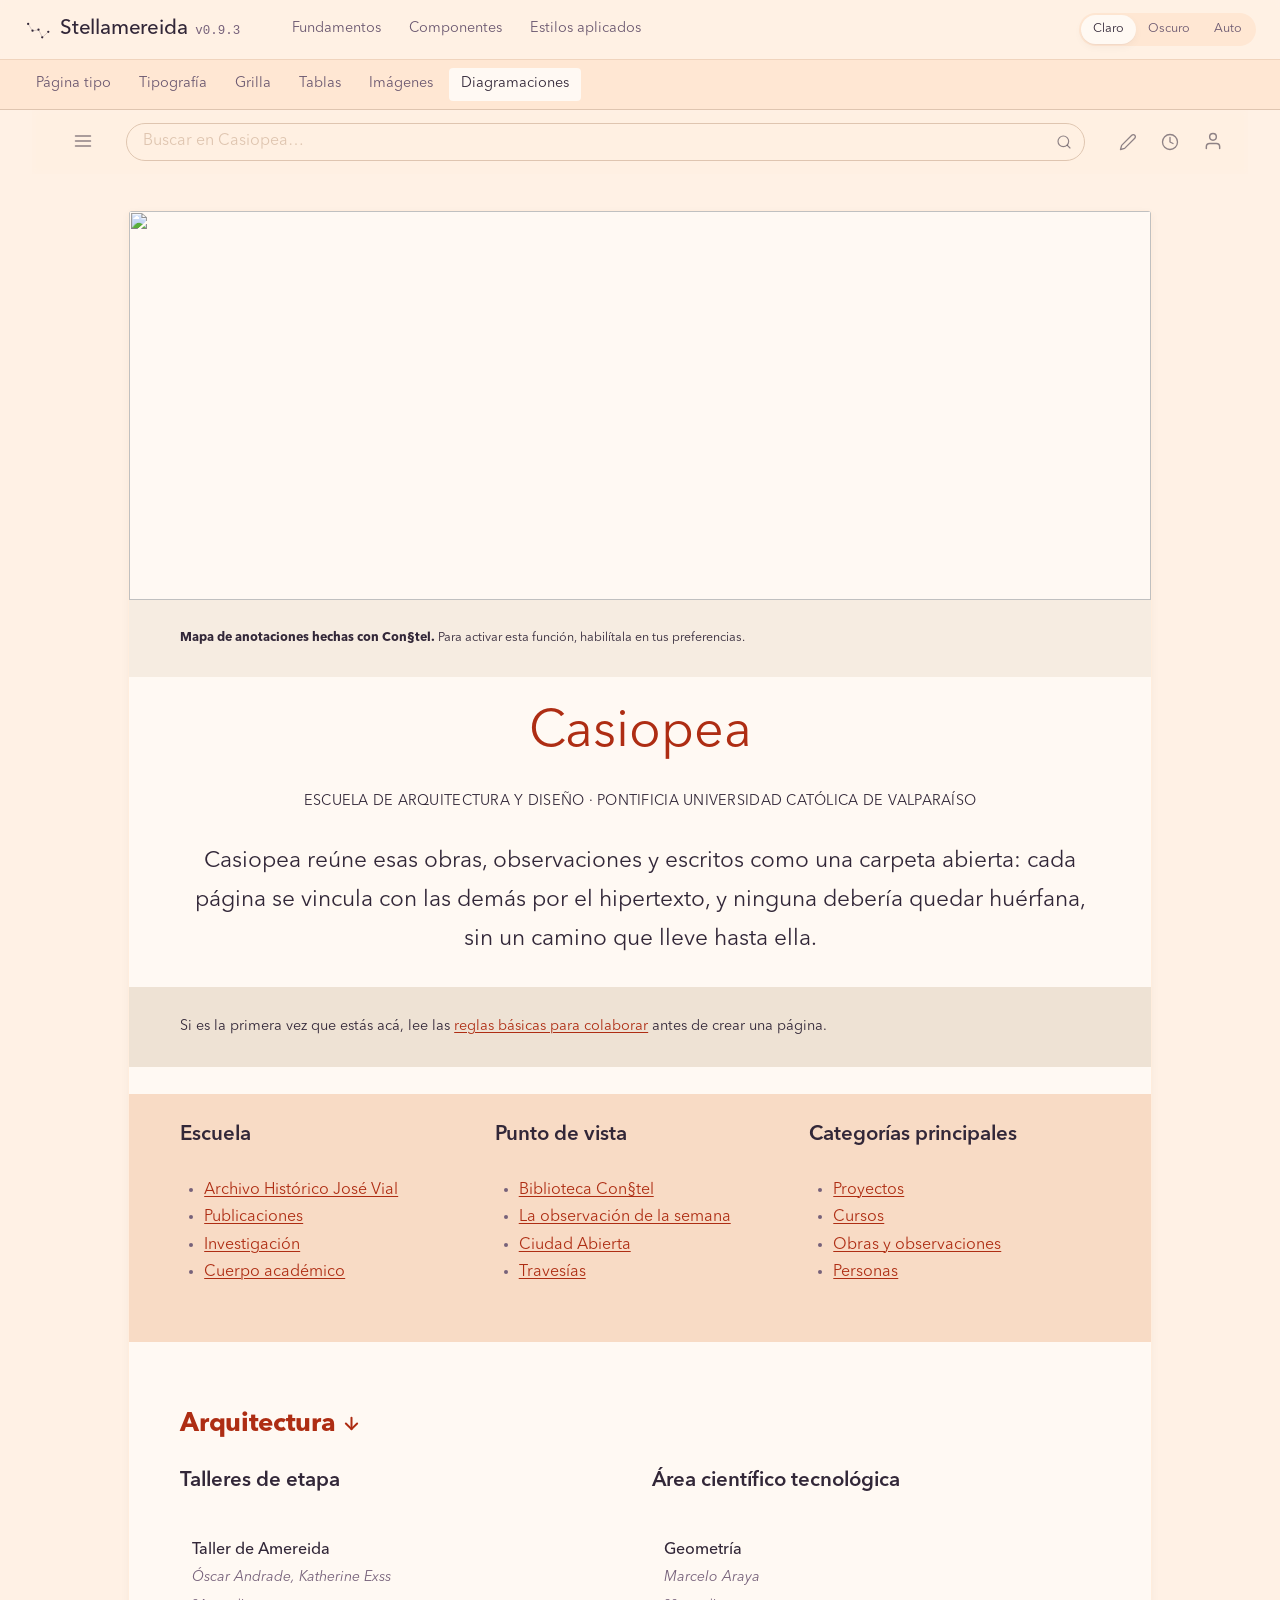
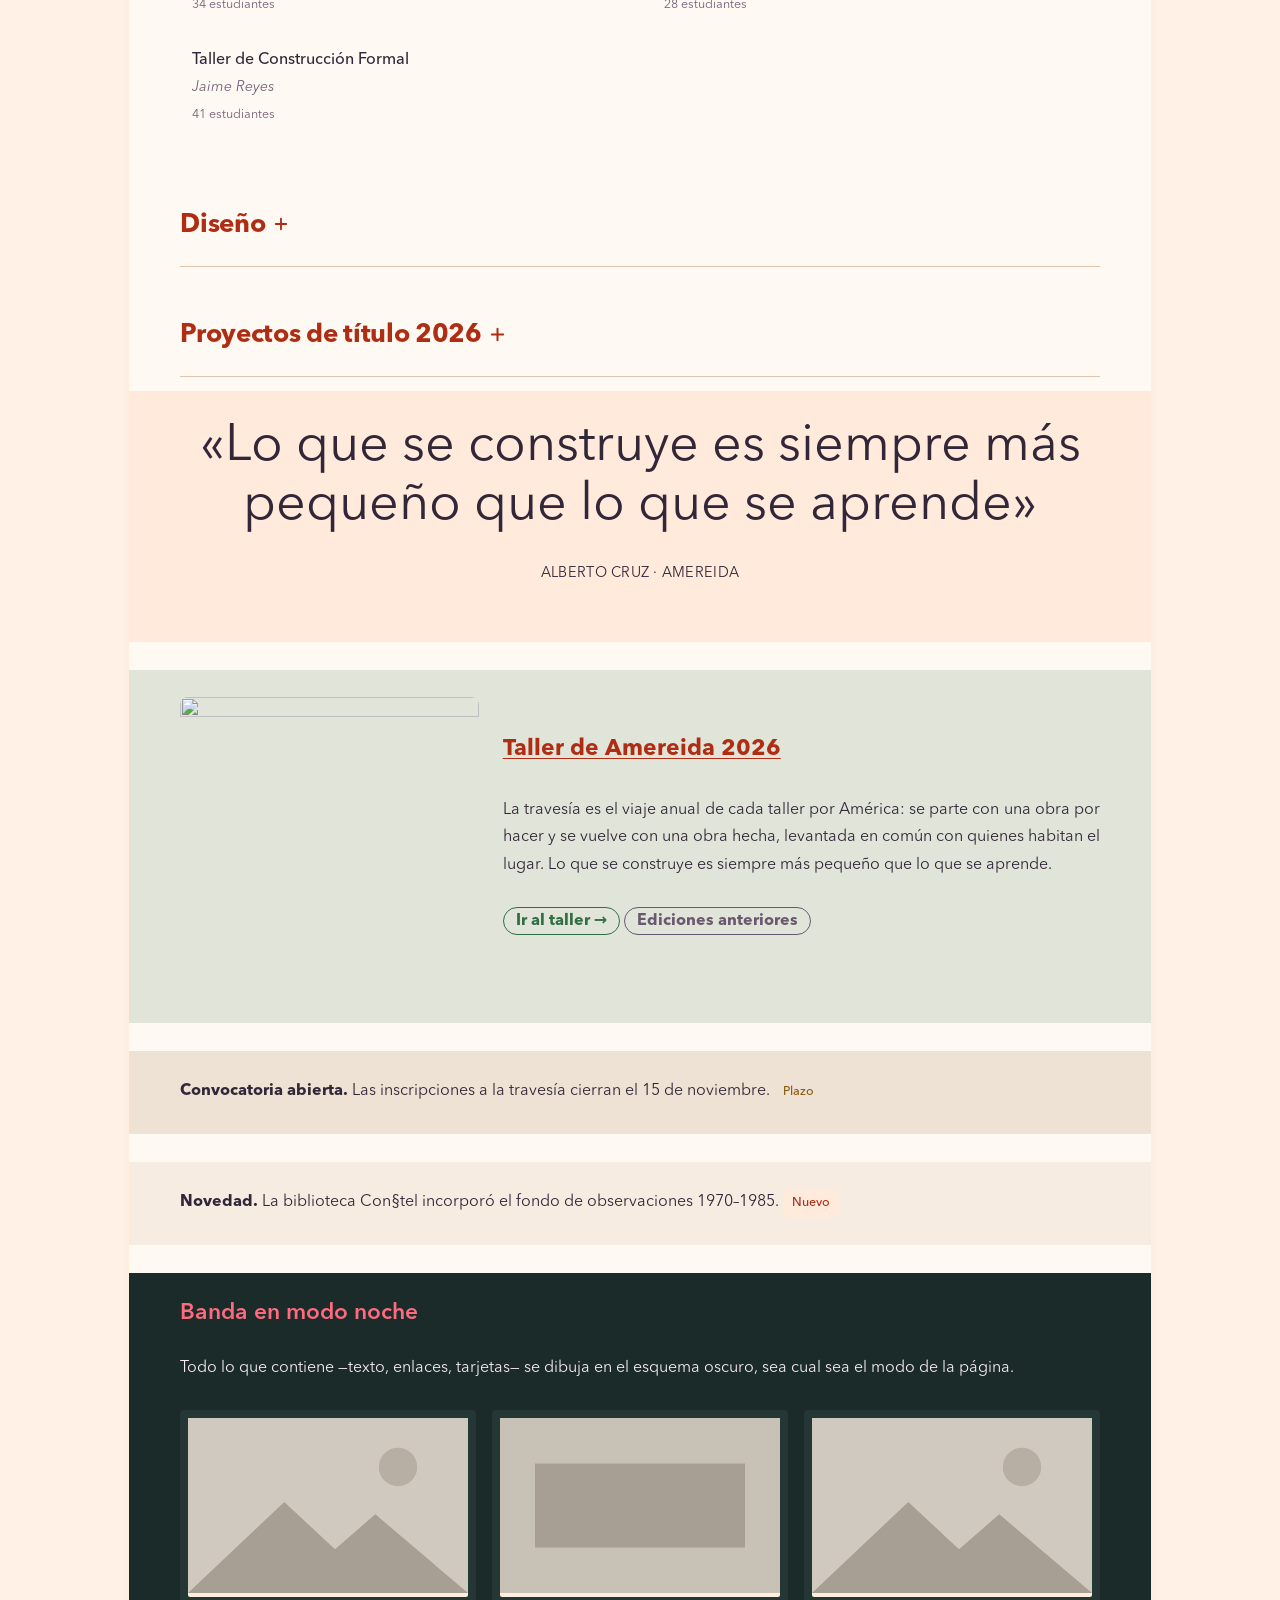
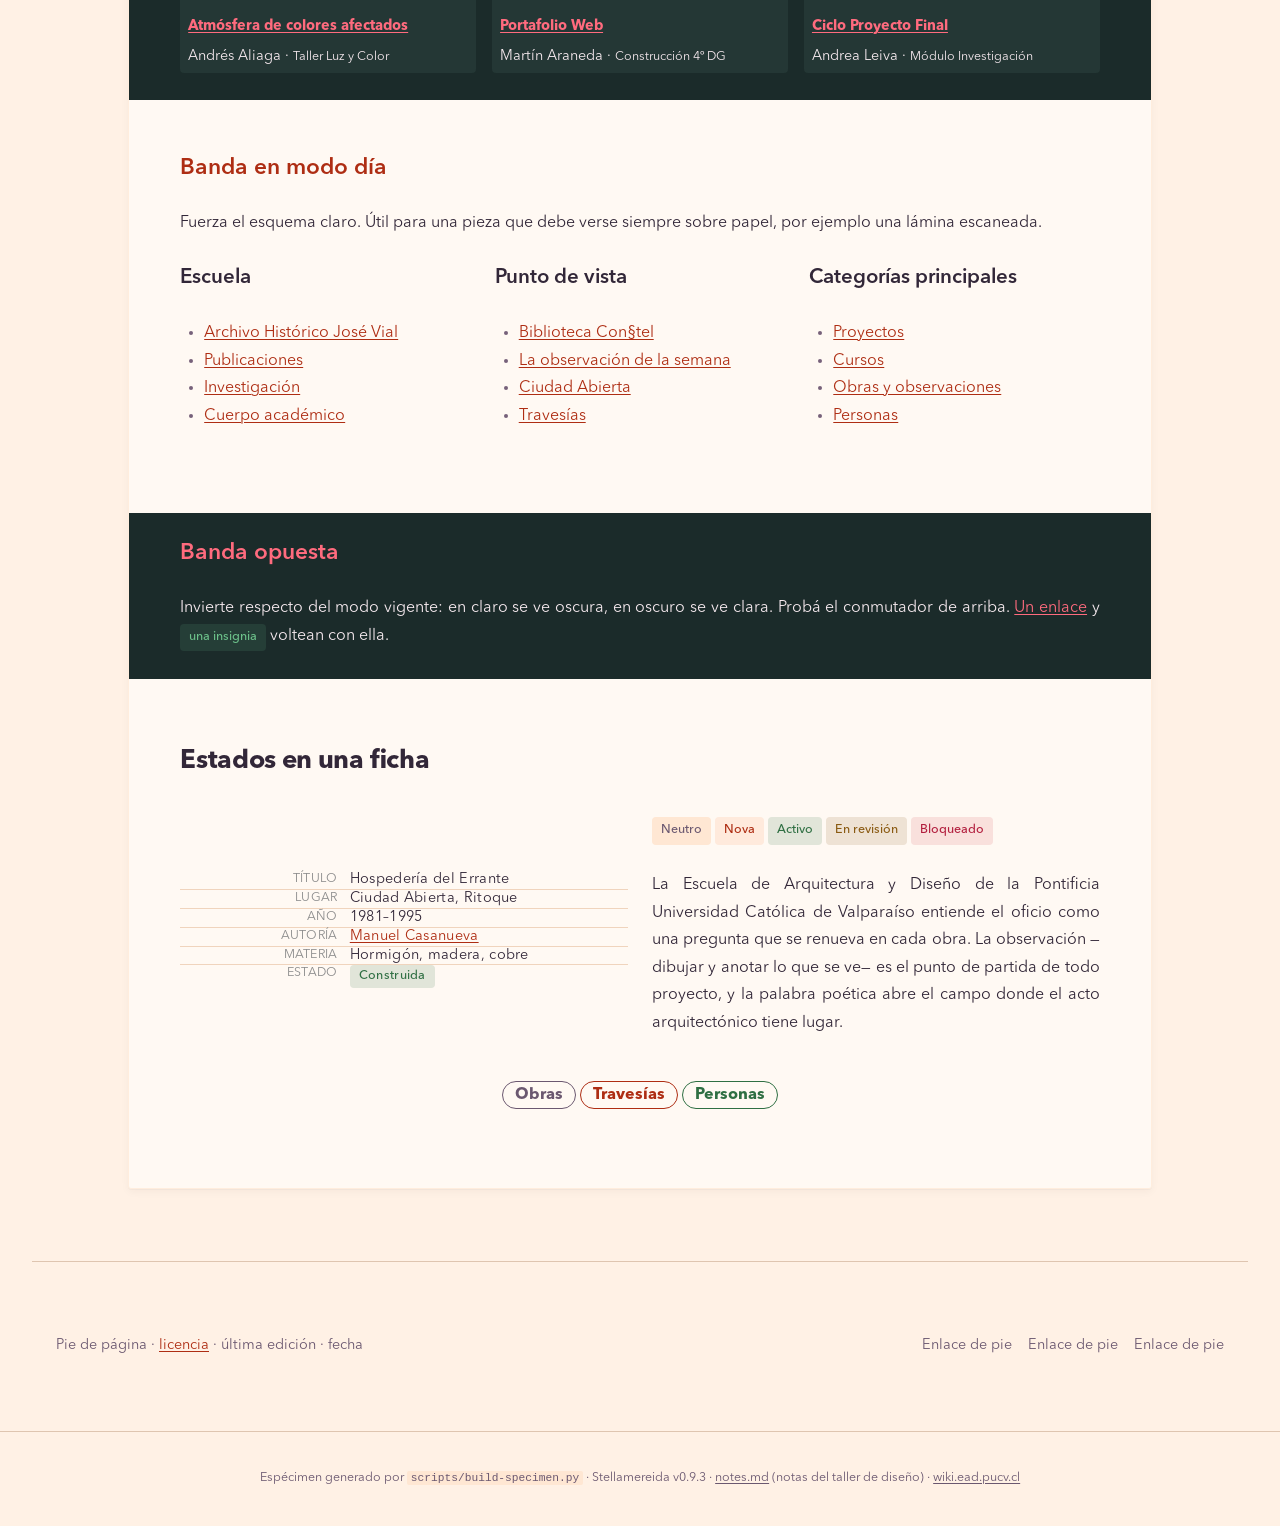
==== docs/specimen/aplicados-diagramaciones.html @ 6ec0a632 "Stellamereida: activar Avenida y ajustar la paleta Consolidar el renombrado y la identidad de Amerei" ====
<!DOCTYPE html>
<html lang="es" data-sn-theme="light">
<head>
<meta charset="utf-8">
<meta name="viewport" content="width=device-width, initial-scale=1">
<title>Diagramaciones aplicadas — Stellamereida v0.9.3</title>
<link rel="icon" href="assets/icons/casiopea-icon.svg" type="image/svg+xml">
<link rel="stylesheet" href="assets/fonts.css">
<link rel="stylesheet" href="assets/tokens.css">
<link rel="stylesheet" href="assets/stellamereida.css">
<link rel="stylesheet" href="assets/specimen.css">
<!-- ── overrides ────────────────────────────────────────────────────────────
     El taller de diseño pega aquí redefiniciones de variables de diseño para proponer
     cambios. Sobreescriben tokens.css sin tocar el archivo fuente. Ejemplo:
       :root { --sn-nova: #c33; --sn-fs-display: 2.4rem; }
     ─────────────────────────────────────────────────────────────────── -->
<style id="overrides">
/* :root { --sn-nova: #cc3344; } */
</style>
</head>
<body class="spec">
<svg xmlns="http://www.w3.org/2000/svg" class="sn-iconsprite" aria-hidden="true" focusable="false" style="position:absolute;width:0;height:0;overflow:hidden" width="0" height="0">
	<symbol id="sn-i-menu" viewBox="0 0 24 24"><line x1="3" y1="6" x2="21" y2="6"/><line x1="3" y1="12" x2="21" y2="12"/><line x1="3" y1="18" x2="21" y2="18"/></symbol>
	<symbol id="sn-i-search" viewBox="0 0 24 24"><circle cx="11" cy="11" r="8"/><line x1="21" y1="21" x2="16.65" y2="16.65"/></symbol>
	<symbol id="sn-i-user" viewBox="0 0 24 24"><path d="M20 21v-2a4 4 0 0 0-4-4H8a4 4 0 0 0-4 4v2"/><circle cx="12" cy="7" r="4"/></symbol>
	<symbol id="sn-i-clock" viewBox="0 0 24 24"><circle cx="12" cy="12" r="10"/><polyline points="12 6 12 12 16 14"/></symbol>
	<symbol id="sn-i-corner-up-left" viewBox="0 0 24 24"><polyline points="9 14 4 9 9 4"/><path d="M20 20v-7a4 4 0 0 0-4-4H4"/></symbol>
	<symbol id="sn-i-x" viewBox="0 0 24 24"><line x1="18" y1="6" x2="6" y2="18"/><line x1="6" y1="6" x2="18" y2="18"/></symbol>
	<symbol id="sn-i-list" viewBox="0 0 24 24"><line x1="8" y1="6" x2="21" y2="6"/><line x1="8" y1="12" x2="21" y2="12"/><line x1="8" y1="18" x2="21" y2="18"/><line x1="3" y1="6" x2="3.01" y2="6"/><line x1="3" y1="12" x2="3.01" y2="12"/><line x1="3" y1="18" x2="3.01" y2="18"/></symbol>
	<symbol id="sn-i-chevron-down" viewBox="0 0 24 24"><polyline points="6 9 12 15 18 9"/></symbol>
	<symbol id="sn-i-chevron-up" viewBox="0 0 24 24"><polyline points="18 15 12 9 6 15"/></symbol>
	<symbol id="sn-i-plus" viewBox="0 0 24 24"><line x1="12" y1="5" x2="12" y2="19"/><line x1="5" y1="12" x2="19" y2="12"/></symbol>
	<symbol id="sn-i-file" viewBox="0 0 24 24"><path d="M14 2H6a2 2 0 0 0-2 2v16a2 2 0 0 0 2 2h12a2 2 0 0 0 2-2V8z"/><polyline points="14 2 14 8 20 8"/><line x1="16" y1="13" x2="8" y2="13"/><line x1="16" y1="17" x2="8" y2="17"/></symbol>
	<symbol id="sn-i-edit" viewBox="0 0 24 24"><path d="M17 3a2.828 2.828 0 1 1 4 4L7.5 20.5 2 22l1.5-5.5L17 3z"/></symbol>
	<symbol id="sn-i-file-plus" viewBox="0 0 24 24"><path d="M14 2H6a2 2 0 0 0-2 2v16a2 2 0 0 0 2 2h12a2 2 0 0 0 2-2V8z"/><polyline points="14 2 14 8 20 8"/><line x1="12" y1="18" x2="12" y2="12"/><line x1="9" y1="15" x2="15" y2="15"/></symbol>
	<symbol id="sn-i-tool" viewBox="0 0 24 24"><path d="M14.7 6.3a1 1 0 0 0 0 1.4l1.6 1.6a1 1 0 0 0 1.4 0l3.77-3.77a6 6 0 0 1-7.94 7.94l-6.91 6.91a2.12 2.12 0 0 1-3-3l6.91-6.91a6 6 0 0 1 7.94-7.94l-3.76 3.76z"/></symbol>
	<symbol id="sn-i-sun" viewBox="0 0 24 24"><circle cx="12" cy="12" r="5"/><line x1="12" y1="1" x2="12" y2="3"/><line x1="12" y1="21" x2="12" y2="23"/><line x1="4.22" y1="4.22" x2="5.64" y2="5.64"/><line x1="18.36" y1="18.36" x2="19.78" y2="19.78"/><line x1="1" y1="12" x2="3" y2="12"/><line x1="21" y1="12" x2="23" y2="12"/><line x1="4.22" y1="19.78" x2="5.64" y2="18.36"/><line x1="18.36" y1="5.64" x2="19.78" y2="4.22"/></symbol>
	<symbol id="sn-i-moon" viewBox="0 0 24 24"><path d="M21 12.79A9 9 0 1 1 11.21 3 7 7 0 0 0 21 12.79z"/></symbol>
	<symbol id="sn-i-external-link" viewBox="0 0 24 24"><path d="M18 13v6a2 2 0 0 1-2 2H5a2 2 0 0 1-2-2V8a2 2 0 0 1 2-2h6"/><polyline points="15 3 21 3 21 9"/><line x1="10" y1="14" x2="21" y2="3"/></symbol>
	<symbol id="sn-i-arrow-right" viewBox="0 0 24 24"><line x1="5" y1="12" x2="19" y2="12"/><polyline points="12 5 19 12 12 19"/></symbol>
	<symbol id="sn-i-arrow-up" viewBox="0 0 24 24"><line x1="12" y1="19" x2="12" y2="5"/><polyline points="5 12 12 5 19 12"/></symbol>
	<symbol id="sn-i-rss" viewBox="0 0 24 24"><path d="M4 11a9 9 0 0 1 9 9"/><path d="M4 4a16 16 0 0 1 16 16"/><circle cx="5" cy="19" r="1"/></symbol>
	<symbol id="sn-i-git-merge" viewBox="0 0 24 24"><circle cx="18" cy="18" r="3"/><circle cx="6" cy="6" r="3"/><path d="M6 21V9a9 9 0 0 0 9 9"/></symbol>
	<symbol id="sn-i-upload" viewBox="0 0 24 24"><path d="M21 15v4a2 2 0 0 1-2 2H5a2 2 0 0 1-2-2v-4"/><polyline points="17 8 12 3 7 8"/><line x1="12" y1="3" x2="12" y2="15"/></symbol>
	<symbol id="sn-i-printer" viewBox="0 0 24 24"><polyline points="6 9 6 2 18 2 18 9"/><path d="M6 18H4a2 2 0 0 1-2-2v-5a2 2 0 0 1 2-2h16a2 2 0 0 1 2 2v5a2 2 0 0 1-2 2h-2"/><rect x="6" y="14" width="12" height="8"/></symbol>
	<symbol id="sn-i-link" viewBox="0 0 24 24"><path d="M10 13a5 5 0 0 0 7.54.54l3-3a5 5 0 0 0-7.07-7.07l-1.72 1.71"/><path d="M14 11a5 5 0 0 0-7.54-.54l-3 3a5 5 0 0 0 7.07 7.07l1.71-1.71"/></symbol>
	<symbol id="sn-i-info" viewBox="0 0 24 24"><circle cx="12" cy="12" r="10"/><line x1="12" y1="16" x2="12" y2="12"/><line x1="12" y1="8" x2="12.01" y2="8"/></symbol>
	<symbol id="sn-i-user-plus" viewBox="0 0 24 24"><path d="M16 21v-2a4 4 0 0 0-4-4H5a4 4 0 0 0-4 4v2"/><circle cx="8.5" cy="7" r="4"/><line x1="20" y1="8" x2="20" y2="14"/><line x1="23" y1="11" x2="17" y2="11"/></symbol>
	<symbol id="sn-i-user-x" viewBox="0 0 24 24"><path d="M16 21v-2a4 4 0 0 0-4-4H5a4 4 0 0 0-4 4v2"/><circle cx="8.5" cy="7" r="4"/><line x1="18" y1="8" x2="23" y2="13"/><line x1="23" y1="8" x2="18" y2="13"/></symbol>
	<symbol id="sn-i-users" viewBox="0 0 24 24"><path d="M17 21v-2a4 4 0 0 0-4-4H5a4 4 0 0 0-4 4v2"/><circle cx="9" cy="7" r="4"/><path d="M23 21v-2a4 4 0 0 0-3-3.87"/><path d="M16 3.13a4 4 0 0 1 0 7.75"/></symbol>
	<symbol id="sn-i-file-text" viewBox="0 0 24 24"><path d="M14 2H6a2 2 0 0 0-2 2v16a2 2 0 0 0 2 2h12a2 2 0 0 0 2-2V8z"/><polyline points="14 2 14 8 20 8"/><line x1="16" y1="13" x2="8" y2="13"/><line x1="16" y1="17" x2="8" y2="17"/><polyline points="10 9 9 9 8 9"/></symbol>
	<symbol id="sn-i-book-open" viewBox="0 0 24 24"><path d="M2 3h6a4 4 0 0 1 4 4v14a3 3 0 0 0-3-3H2z"/><path d="M22 3h-6a4 4 0 0 0-4 4v14a3 3 0 0 1 3-3h7z"/></symbol>
</svg>
<header class="spec-top">
  <a class="spec-brand" href="index.html" aria-label="Stellamereida — Inicio">
    <svg class="spec-brand-icon" width="28" height="28" xmlns="http://www.w3.org/2000/svg" viewBox="0 0 148 148" fill="currentColor" aria-hidden="true" focusable="false">
	<style>
		.sn-i-line { stroke: currentColor; fill: none; stroke-width: 2.4; stroke-linecap: round; stroke-linejoin: round; opacity: .45; }
		.sn-i-star { fill: currentColor; }
	</style>
	<g transform="matrix(0.892, 0, 0, 0.892, 7.41, 23.33)">
		<g transform="matrix(1.1172, 0, 0, 1.1172, -8.92, -3.72)">
			<path class="sn-i-line" d="M 22.676 21.837 L 45.501 59.142 L 77.973 52.747 C 77.973 52.747 98.206 93.357 97.975 93.357 C 97.744 93.357 130.013 63.639 130.013 63.639"/>
			<circle class="sn-i-star" cx="22.613" cy="21.911" r="6"/>
			<circle class="sn-i-star" cx="45.826" cy="57.671" r="6"/>
			<circle class="sn-i-star" cx="77.438" cy="52.751" r="6"/>
			<circle class="sn-i-star" cx="97.134" cy="92.888" r="6"/>
			<circle class="sn-i-star" cx="129.396" cy="63.714" r="6"/>
		</g>
	</g>
</svg>
    <span class="spec-brand-name">Stellamereida</span>
    <span class="spec-brand-ver">v0.9.3</span>
  </a>
  <nav class="spec-nav" aria-label="Secciones del espécimen"><a href="index.html">Fundamentos</a><a href="components.html">Componentes</a><a href="aplicados.html">Estilos aplicados</a></nav>
  <div class="spec-controls">
    <fieldset class="spec-seg" aria-label="Tema">
      <legend class="vh">Tema</legend>
      <button type="button" data-theme="light" aria-pressed="true">Claro</button>
      <button type="button" data-theme="dark">Oscuro</button>
      <button type="button" data-theme="auto">Auto</button>
    </fieldset>
  </div>
</header>
<nav class="spec-subnav" aria-label="Estilos aplicados"><a href="aplicados.html">Página tipo</a><a href="aplicados-tipografia.html">Tipografía</a><a href="aplicados-grilla.html">Grilla</a><a href="aplicados-tablas.html">Tablas</a><a href="aplicados-imagenes.html">Imágenes</a><a href="aplicados-diagramaciones.html" aria-current="page">Diagramaciones</a></nav>
<main class="spec-main">

<div class="sn-app demo-app">
  <header class="sn-header" role="banner">
    <div class="sn-header-bar">
      <div class="sn-brandnav">
        <a class="sn-isotype" href="#" aria-label="Casiopea — Inicio">
          <img src="assets/icons/casiopea.svg" alt="" class="sn-isotype-img">
        </a>
        <div class="sn-md sn-sitenav">
          <button type="button" class="sn-md-trigger sn-md-icononly"
                  aria-expanded="false" aria-haspopup="true" aria-label="Navegación">
            <svg class="sn-i" aria-hidden="true" width="20" height="20" viewBox="0 0 24 24"><use href="#sn-i-menu"/></svg>
          </button>
        </div>
      </div>
      <form class="sn-search" role="search" action="#">
        <input type="search" placeholder="Buscar en Casiopea…">
        <button type="submit" class="sn-search-go" aria-label="Buscar">
          <svg class="sn-i" aria-hidden="true" width="16" height="16" viewBox="0 0 24 24"><use href="#sn-i-search"/></svg>
        </button>
      </form>
      <div class="sn-pagecluster">
        <a class="sn-iconbtn" href="#" aria-label="Editar">
          <svg class="sn-i" aria-hidden="true" width="18" height="18" viewBox="0 0 24 24"><use href="#sn-i-edit"/></svg>
        </a>
        <a class="sn-iconbtn" href="#" aria-label="Historial">
          <svg class="sn-i" aria-hidden="true" width="18" height="18" viewBox="0 0 24 24"><use href="#sn-i-clock"/></svg>
        </a>
      </div>
      <div class="sn-usertools">
        <!-- Un solo control: el menú de usuaria. Las preferencias de lectura
             (Tema · Tamaño · Familia) viven DENTRO de este menú tras un
             separador — ya no hay botón de "sliders" aparte (espejo de
             skin.mustache · .sn-usermenu). -->
        <div class="sn-md sn-usermenu">
          <button type="button" class="sn-usermenu-trigger" aria-haspopup="true" aria-expanded="false" aria-label="Usuaria">
            <svg class="sn-i" aria-hidden="true" width="20" height="20" viewBox="0 0 24 24"><use href="#sn-i-user"/></svg>
          </button>
        </div>
      </div>
    </div>
  </header>

  <div class="sn-shell">
    <div class="sn-paper-wrap">
      <article class="sn-paper mw-body">
        <div class="sn-body mw-body-content">
          <div id="mw-content-text"><div class="mw-parser-output">
<div class="full-width" style="aspect-ratio: 21/8; overflow: hidden;"><img src="assets/img/Tycho_Cas_SN1572.jpg" alt="" style="width:100%;height:100%;object-fit:cover;object-position:center 30%"></div>
<div class="fondo-info xs serif pegado"><strong>Mapa de anotaciones hechas con Con§tel.</strong> Para activar esta función, habilítala en tus preferencias.</div>
<div class="jumbo serif center nova fw-90"><p>Casiopea</p></div>
<div class="sm uppercase center"><p>Escuela de Arquitectura y Diseño · Pontificia Universidad Católica de Valparaíso</p></div>
<div class="center"><p class="lg serif">Casiopea reúne esas obras, observaciones y escritos como una carpeta abierta: cada página se vincula con las demás por el hipertexto, y ninguna debería quedar huérfana, sin un camino que lleve hasta ella.</p></div>
<div class="fondo-ambar sm">Si es la primera vez que estás acá, lee las <a href="#">reglas básicas para colaborar</a> antes de crear una página.</div>
<div class="fondo-ahuesado grid cols-3"><div><h4>Escuela</h4><ul><li><a href=#>Archivo Histórico José Vial</a></li><li><a href=#>Publicaciones</a></li><li><a href=#>Investigación</a></li><li><a href=#>Cuerpo académico</a></li></ul></div><div><h4>Punto de vista</h4><ul><li><a href=#>Biblioteca Con§tel</a></li><li><a href=#>La observación de la semana</a></li><li><a href=#>Ciudad Abierta</a></li><li><a href=#>Travesías</a></li></ul></div><div><h4>Categorías principales</h4><ul><li><a href=#>Proyectos</a></li><li><a href=#>Cursos</a></li><li><a href=#>Obras y observaciones</a></li><li><a href=#>Personas</a></li></ul></div></div>
<h2><span class="mw-customtoggle-arq title-toggle">Arquitectura</span></h2>
<div class="mw-collapsible" id="mw-customcollapsible-arq"><div class="grid cols-2">
<div><h4>Talleres de etapa</h4><div class="curso-listado"><h4><a href="#">Taller de Amereida</a></h4><div class="profesores"><a href="#">Óscar Andrade</a>, <a href="#">Katherine Exss</a></div><div class="alumnos">34 estudiantes</div></div><div class="curso-listado"><h4><a href="#">Taller de Construcción Formal</a></h4><div class="profesores"><a href="#">Jaime Reyes</a></div><div class="alumnos">41 estudiantes</div></div></div>
<div><h4>Área científico tecnológica</h4><div class="curso-listado"><h4><a href="#">Geometría</a></h4><div class="profesores"><a href="#">Marcelo Araya</a></div><div class="alumnos">28 estudiantes</div></div></div>
</div></div>
<h2><span class="mw-customtoggle-dis title-toggle">Diseño</span></h2>
<div class="mw-collapsible mw-collapsed" id="mw-customcollapsible-dis" style="display:none"><p>Sección plegada: el título lleva el signo más y un filete; al abrirse, el filete desaparece y el cuerpo se pega al título.</p></div>
<h2><span class="mw-customtoggle-tit title-toggle">Proyectos de título 2026</span></h2>
<div class="mw-collapsible mw-collapsed" id="mw-customcollapsible-tit" style="display:none"><p>…</p></div>
<div class="fondo-coral"><div class="center"><div class="jumbo serif"><p>«Lo que se construye es siempre más pequeño que lo que se aprende»</p></div><p class="sm uppercase">Alberto Cruz · Amereida</p></div></div>
<div class="fondo-verde grid cols1-2 align-center">
<div><img src="assets/img/Tycho_Cas_SN1572.jpg" width="1015" height="1280" alt="" style="width:100%;height:auto;border-radius:var(--sn-radius-l);aspect-ratio:1;object-fit:cover"></div>
<div><div class="lg bold"><p><a href="#">Taller de Amereida 2026</a></p></div><p>La travesía es el viaje anual de cada taller por América: se parte con una obra por hacer y se vuelve con una obra hecha, levantada en común con quienes habitan el lugar. Lo que se construye es siempre más pequeño que lo que se aprende.</p><p><span class="wiki-btn green"><a href="#">Ir al taller →</a></span> <span class="wiki-btn"><a href="#">Ediciones anteriores</a></span></p></div>
</div>
<div class="fondo-ambar"><p><strong>Convocatoria abierta.</strong> Las inscripciones a la travesía cierran el 15 de noviembre. <span class="sn-badge sn-badge-warn">Plazo</span></p></div>
<div class="fondo-info"><p><strong>Novedad.</strong> La biblioteca Con§tel incorporó el fondo de observaciones 1970–1985. <span class="sn-badge sn-badge-nova">Nuevo</span></p></div>
<div class="fondo-noche"><h3>Banda en modo noche</h3><p>Todo lo que contiene —texto, enlaces, tarjetas— se dibuja en el esquema oscuro, sea cual sea el modo de la página.</p><div class="grid cols-auto gap-m"><div class="portafolio"><div class="thumb"><div class="photo"><span class="mw-default-size img-responsive" typeof="mw:File"><span><img class="mw-file-element" width="240" height="150" alt="" src="data:image/svg+xml,%3Csvg%20xmlns='http://www.w3.org/2000/svg'%20width='320'%20height='200'%3E%3Crect%20width='320'%20height='200'%20fill='%23cfc9c0'/%3E%3Ccircle%20cx='240'%20cy='56'%20r='22'%20fill='%23b7afa3'/%3E%3Cpath%20d='M0%20200%20110%2096%20168%20150%20214%20110%20320%20200Z'%20fill='%23a79f93'/%3E%3C/svg%3E"></span></span></div></div><div class="text"><span class="title"><a href="#">Atmósfera de colores afectados</a></span>Andrés Aliaga · <span class="xs">Taller Luz y Color</span></div></div><div class="portafolio"><div class="thumb"><div class="photo"><span class="mw-default-size img-responsive" typeof="mw:File"><span><img class="mw-file-element" width="240" height="150" alt="" src="data:image/svg+xml,%3Csvg%20xmlns='http://www.w3.org/2000/svg'%20width='320'%20height='200'%3E%3Crect%20width='320'%20height='200'%20fill='%23c7c1b6'/%3E%3Crect%20x='40'%20y='52'%20width='240'%20height='96'%20fill='%23a79f93'/%3E%3C/svg%3E"></span></span></div></div><div class="text"><span class="title"><a href="#">Portafolio Web</a></span>Martín Araneda · <span class="xs">Construcción 4º DG</span></div></div><div class="portafolio"><div class="thumb"><div class="photo"><span class="mw-default-size img-responsive" typeof="mw:File"><span><img class="mw-file-element" width="240" height="150" alt="" src="data:image/svg+xml,%3Csvg%20xmlns='http://www.w3.org/2000/svg'%20width='320'%20height='200'%3E%3Crect%20width='320'%20height='200'%20fill='%23cfc9c0'/%3E%3Ccircle%20cx='240'%20cy='56'%20r='22'%20fill='%23b7afa3'/%3E%3Cpath%20d='M0%20200%20110%2096%20168%20150%20214%20110%20320%20200Z'%20fill='%23a79f93'/%3E%3C/svg%3E"></span></span></div></div><div class="text"><span class="title"><a href="#">Ciclo Proyecto Final</a></span>Andrea Leiva · <span class="xs">Módulo Investigación</span></div></div></div></div>
<div class="fondo-dia"><h3>Banda en modo día</h3><p>Fuerza el esquema claro. Útil para una pieza que debe verse siempre sobre papel, por ejemplo una lámina escaneada.</p><div class="grid cols-3"><div><h4>Escuela</h4><ul><li><a href=#>Archivo Histórico José Vial</a></li><li><a href=#>Publicaciones</a></li><li><a href=#>Investigación</a></li><li><a href=#>Cuerpo académico</a></li></ul></div><div><h4>Punto de vista</h4><ul><li><a href=#>Biblioteca Con§tel</a></li><li><a href=#>La observación de la semana</a></li><li><a href=#>Ciudad Abierta</a></li><li><a href=#>Travesías</a></li></ul></div><div><h4>Categorías principales</h4><ul><li><a href=#>Proyectos</a></li><li><a href=#>Cursos</a></li><li><a href=#>Obras y observaciones</a></li><li><a href=#>Personas</a></li></ul></div></div></div>
<div class="fondo-opuesto"><h3>Banda opuesta</h3><p>Invierte respecto del modo vigente: en claro se ve oscura, en oscuro se ve clara. Probá el conmutador de arriba. <a href="#">Un enlace</a> y <span class="sn-badge sn-badge-ok">una insignia</span> voltean con ella.</p></div>
<h2>Estados en una ficha</h2>
<div class="grid cols-2 align-top"><div><table class="wikitable plantilla">
<tr><th>Título</th><td>Hospedería del Errante</td></tr>
<tr><th>Lugar</th><td>Ciudad Abierta, Ritoque</td></tr>
<tr><th>Año</th><td>1981–1995</td></tr>
<tr><th>Autoría</th><td><a href="#">Manuel Casanueva</a></td></tr>
<tr><th>Materia</th><td>Hormigón, madera, cobre</td></tr>
<tr><th>Estado</th><td><span class="sn-badge sn-badge-ok">Construida</span></td></tr>
</table></div><div><p><span class="sn-badge">Neutro</span> <span class="sn-badge sn-badge-nova">Nova</span> <span class="sn-badge sn-badge-ok">Activo</span> <span class="sn-badge sn-badge-warn">En revisión</span> <span class="sn-badge sn-badge-danger">Bloqueado</span></p><p>La Escuela de Arquitectura y Diseño de la Pontificia Universidad Católica de Valparaíso entiende el oficio como una pregunta que se renueva en cada obra. La observación —dibujar y anotar lo que se ve— es el punto de partida de todo proyecto, y la palabra poética abre el campo donde el acto arquitectónico tiene lugar.</p></div></div>
<div class="center"><p><span class="wiki-btn"><a href="#">Obras</a></span> <span class="wiki-btn red"><a href="#">Travesías</a></span> <span class="wiki-btn green"><a href="#">Personas</a></span></p></div>
          </div></div>
        </div>
      </article>
    </div>
  </div>

  <footer class="sn-footer" role="contentinfo">
    <div class="sn-footer-inner">
      <div class="sn-footer-col sn-footer-legal">
        <p>Pie de página · <a href="#">licencia</a> · última edición · fecha</p>
      </div>
      <nav class="sn-footer-col sn-footer-tools" aria-label="Herramientas">
        <ul>
          <li><a href="#">Enlace de pie</a></li>
          <li><a href="#">Enlace de pie</a></li>
          <li><a href="#">Enlace de pie</a></li>
        </ul>
      </nav>
    </div>
  </footer>
</div>

</main>
<footer class="spec-foot">
  <p>
    Espécimen generado por <code>scripts/build-specimen.py</code> ·
    Stellamereida v0.9.3 ·
    <a href="notes.md">notes.md</a> (notas del taller de diseño) ·
    <a href="https://wiki.ead.pucv.cl">wiki.ead.pucv.cl</a>
  </p>
</footer>
<script>
  // Mínimo: aplica preferencias en <html> y persiste en localStorage. El skin
  // real las resuelve server-side (registrados) o pre-paint (anónimos); aquí
  // basta el toggle visual para que el diseñador compare temas.
  (function () {
    var html = document.documentElement;
    var apply = function (kind, value) {
      html.setAttribute('data-sn-' + kind, value);
      localStorage.setItem('sn-spec-' + kind, value);
      document.querySelectorAll('[data-' + kind + ']').forEach(function (b) {
        b.setAttribute('aria-pressed', b.dataset[kind] === value ? 'true' : 'false');
      });
    };
    ['theme'].forEach(function (k) {
      var saved = localStorage.getItem('sn-spec-' + k);
      if (saved) apply(k, saved);
      document.querySelectorAll('[data-' + k + ']').forEach(function (b) {
        b.addEventListener('click', function () { apply(k, b.dataset[k]); });
      });
    });
  })();
</script>
</body>
</html>
---- docs/specimen/assets/fonts.css ----
/* Avenida autoalojada: seis pesos, redonda e itálica, normal y condensada. */
@font-face {
  font-family: 'Avenida';
  src: url('fonts/Avenida/fonts/Avenida-Bold.woff2') format('woff2');
  font-weight: 700;
  font-style: normal;
  font-display: swap;
}

@font-face {
  font-family: 'Avenida';
  src: url('fonts/Avenida/fonts/Avenida-BoldItalic.woff2') format('woff2');
  font-weight: 700;
  font-style: italic;
  font-display: swap;
}

@font-face {
  font-family: 'Avenida';
  src: url('fonts/Avenida/fonts/Avenida-Demi.woff2') format('woff2');
  font-weight: 600;
  font-style: normal;
  font-display: swap;
}

@font-face {
  font-family: 'Avenida';
  src: url('fonts/Avenida/fonts/Avenida-DemiItalic.woff2') format('woff2');
  font-weight: 600;
  font-style: italic;
  font-display: swap;
}

@font-face {
  font-family: 'Avenida';
  src: url('fonts/Avenida/fonts/Avenida-Heavy.woff2') format('woff2');
  font-weight: 900;
  font-style: normal;
  font-display: swap;
}

@font-face {
  font-family: 'Avenida';
  src: url('fonts/Avenida/fonts/Avenida-HeavyItalic.woff2') format('woff2');
  font-weight: 900;
  font-style: italic;
  font-display: swap;
}

@font-face {
  font-family: 'Avenida';
  src: url('fonts/Avenida/fonts/Avenida-Italic.woff2') format('woff2');
  font-weight: 400;
  font-style: italic;
  font-display: swap;
}

@font-face {
  font-family: 'Avenida';
  src: url('fonts/Avenida/fonts/Avenida-Medium.woff2') format('woff2');
  font-weight: 500;
  font-style: normal;
  font-display: swap;
}

@font-face {
  font-family: 'Avenida';
  src: url('fonts/Avenida/fonts/Avenida-MediumItalic.woff2') format('woff2');
  font-weight: 500;
  font-style: italic;
  font-display: swap;
}

@font-face {
  font-family: 'Avenida';
  src: url('fonts/Avenida/fonts/Avenida-Regular.woff2') format('woff2');
  font-weight: 400;
  font-style: normal;
  font-display: swap;
}

@font-face {
  font-family: 'Avenida';
  src: url('fonts/Avenida/fonts/Avenida-UltraLight.woff2') format('woff2');
  font-weight: 275;
  font-style: normal;
  font-display: swap;
}

@font-face {
  font-family: 'Avenida';
  src: url('fonts/Avenida/fonts/Avenida-UltraLightItalic.woff2') format('woff2');
  font-weight: 275;
  font-style: italic;
  font-display: swap;
}

@font-face {
  font-family: 'Avenida Condensed';
  src: url('fonts/Avenida/fonts/AvenidaCondensed-Bold.woff2') format('woff2');
  font-weight: 700;
  font-style: normal;
  font-display: swap;
}

@font-face {
  font-family: 'Avenida Condensed';
  src: url('fonts/Avenida/fonts/AvenidaCondensed-BoldItalic.woff2') format('woff2');
  font-weight: 700;
  font-style: italic;
  font-display: swap;
}

@font-face {
  font-family: 'Avenida Condensed';
  src: url('fonts/Avenida/fonts/AvenidaCondensed-Regular.woff2') format('woff2');
  font-weight: 400;
  font-style: normal;
  font-display: swap;
}

@font-face {
  font-family: 'Avenida Condensed';
  src: url('fonts/Avenida/fonts/AvenidaCondensed-Italic.woff2') format('woff2');
  font-weight: 400;
  font-style: italic;
  font-display: swap;
}

@font-face {
  font-family: 'Avenida Condensed';
  src: url('fonts/Avenida/fonts/AvenidaCondensed-Demi.woff2') format('woff2');
  font-weight: 600;
  font-style: normal;
  font-display: swap;
}

@font-face {
  font-family: 'Avenida Condensed';
  src: url('fonts/Avenida/fonts/AvenidaCondensed-DemiItalic.woff2') format('woff2');
  font-weight: 600;
  font-style: italic;
  font-display: swap;
}

@font-face {
  font-family: 'Avenida Condensed';
  src: url('fonts/Avenida/fonts/AvenidaCondensed-Heavy.woff2') format('woff2');
  font-weight: 900;
  font-style: normal;
  font-display: swap;
}

@font-face {
  font-family: 'Avenida Condensed';
  src: url('fonts/Avenida/fonts/AvenidaCondensed-HeavyItalic.woff2') format('woff2');
  font-weight: 900;
  font-style: italic;
  font-display: swap;
}

@font-face {
  font-family: 'Avenida Condensed';
  src: url('fonts/Avenida/fonts/AvenidaCondensed-Medium.woff2') format('woff2');
  font-weight: 500;
  font-style: normal;
  font-display: swap;
}

@font-face {
  font-family: 'Avenida Condensed';
  src: url('fonts/Avenida/fonts/AvenidaCondensed-MediumItalic.woff2') format('woff2');
  font-weight: 500;
  font-style: italic;
  font-display: swap;
}

@font-face {
  font-family: 'Avenida Condensed';
  src: url('fonts/Avenida/fonts/AvenidaCondensed-UltraLight.woff2') format('woff2');
  font-weight: 275;
  font-style: normal;
  font-display: swap;
}

@font-face {
  font-family: 'Avenida Condensed';
  src: url('fonts/Avenida/fonts/AvenidaCondensed-UltraLightItalic.woff2') format('woff2');
  font-weight: 275;
  font-style: italic;
  font-display: swap;
}
---- docs/specimen/assets/tokens.css ----
:root {
	/* ═══════════════════════════════════════════════════════════════════
	   CAPA 1 — PRIMITIVAS (REFERENCE)
	   Paleta cromática agnóstica del tema. Nombrada por hue (qué ES el
	   color), no por uso. Stops 50–950 con luminancia creciente.
	   ═══════════════════════════════════════════════════════════════════ */

	/* — Primitiva · papel — naranja luminoso muy diluido (hoja, pliegues y sombra) */
	--sn-papel-50:  #fff9f3;
	--sn-papel-75:  #fff1e5;   /* fondo de página + pie (--sn-field claro) */
	--sn-papel-100: #ffeddd;
	--sn-papel-200: #ffe7d3;
	--sn-papel-300: #ffe1c9;
	--sn-papel-400: #f8dbc5;
	--sn-papel-500: #f0d4bd;
	--sn-papel-600: #dfc5b0;
	--sn-papel-700: #a78f80;
	--sn-papel-800: #927b70;

	/* — Primitiva · tinta — verdes petróleo profundos para las superficies nocturnas */
	--sn-tinta-300: #6c8582;
	--sn-tinta-400: #5c7471;
	--sn-tinta-500: #354b48;
	--sn-tinta-600: #2c4140;
	--sn-tinta-650: #293d3b;
	--sn-tinta-700: #243735;
	--sn-tinta-750: #203230;   /* peldaño intermedio de petróleo */
	--sn-tinta-800: #1b2b2a;
	--sn-tinta-850: #102321;   /* casi-negro para tinta sobre acento (oscuro) */
	--sn-tinta-900: #172624;
	--sn-tinta-950: #12211f;

	/* — Primitiva · morado — tinta diurna, apenas violeta */
	--sn-morado-500: #76617a;
	--sn-morado-600: #6b5870;
	--sn-morado-900: #322738;

	/* — Primitiva · rosa — tinta nocturna y sus intensidades */
	--sn-rosa-50:  #f5e9ee;
	--sn-rosa-200: #c7b5bf;
	--sn-rosa-500: #ad97a3;

	/* — Primitiva · rojo — sangre del carmín (single source para nova y link claros) */
	--sn-rojo-500: #ae2d13;    /* la nova y el link nacen del mismo carmín */
	--sn-rojo-600: #b21e3e;    /* danger claro (vino más profundo, menos cálido) */
	--sn-rojo-700: #962c08;    /* link-hover claro */
	--sn-rojo-900: #612403;    /* link-visited claro */

	/* — Primitiva · coral — el rosa cálido del modo noche */
	--sn-coral-300: #c8a89a;   /* (legacy) */
	--sn-coral-400: #ff6b7e;   /* nova + danger oscuros (un coral, dos roles) */

	/* — Primitiva · rosa — el rosado pálido de las páginas inexistentes (redlink) */
	--sn-rosa-300: #e6acb7;    /* link-new oscuro (rosa pálido sobre papel noche) */
	--sn-rosa-400: #a94f66;    /* link-new claro (rosa vino apagado; 5.07:1 sobre papel-50 → WCAG AA. Antes #c98592 daba 2.80:1, fallaba) */

	/* — Primitiva · azul — único frío del skin, link de noche */
	--sn-azul-200: #b3cef2;
	--sn-azul-300: #8fb4e8;

	/* — Primitiva · malva — visitado en la noche */
	--sn-malva-400: #a99cae;

	/* — Primitiva · verde — la "ok" del taller */
	--sn-verde-400: #6cc18a;
	--sn-verde-500: #2f6f43;

	/* — Primitiva · masking — la cinta amarilla del taller y sus parientes */
	--sn-masking-300: #f7db7e;
	--sn-masking-500: #d9a14b;
	--sn-masking-700: #8a5a12;
	--sn-masking-900: #5a4416;

	/* — Primitiva · blanco — papel químicamente puro (solo donde la nova exige) */
	--sn-blanco: #ffffff;


	/* ═══════════════════════════════════════════════════════════════════
	   CAPA 2 — SEMÁNTICA (SYSTEM)
	   Roles del skin. Cada rol → primitiva, con flip de tema vía
	   light-dark(claro, oscuro). El default es claro (color-scheme: light);
	   los selectores [data-sn-theme] al final del archivo conmutan
	   color-scheme y light-dark() resuelve a la rama correspondiente.
	   ═══════════════════════════════════════════════════════════════════ */

	color-scheme: light;

	/* — Semántica · campo y papel — lavado naranja en claro, petróleo en oscuro */
	--sn-field:        light-dark(var(--sn-papel-75), var(--sn-tinta-950));
	--sn-field-grain:  0.035;          /* opacidad del grano de papel; override por tema al final */
	--sn-paper:        light-dark(var(--sn-papel-50),  var(--sn-tinta-800));
	--sn-paper-edge:   light-dark(var(--sn-papel-100), var(--sn-tinta-700));
	/* Superficie ELEVADA: la única del skin que abandona la temperatura
	   cálida del papel y va a los extremos —blanco puro en claro, negro
	   cálido en oscuro— para que una tarjeta al elevarse CONTRASTE con la
	   hoja en vez de fundirse con ella. Existe porque el sanitizador de
	   TemplateStyles rechaza `light-dark()`: una plantilla no puede escribir
	   una superficie que voltee con el tema, solo referenciar var(--token).
	   Este es ese token (contrato externo: lo consume Plantilla:Portafolio y
	   el hover-elevar transversal de tarjetas).

	   DOS ASIMETRÍAS CONOCIDAS, deliberadas (2026-07-20):
	   · En claro el salto contra el papel es de 3–8 puntos por canal, o sea
	     que el color casi no se ve y el gesto lo lleva --sn-lift. Es
	     intencional — el papel cálido ya es casi blanco.
	   · En oscuro el valor COINCIDE con --sn-field (el fondo de página tras
	     la hoja), así que la tarjeta se lee recortada sobre el fondo, no
	     flotando sobre el papel: efecto lightbox, no elevación Material.
	     Si algún día se quiere lo segundo, el cambio es una palabra:
	     --sn-tinta-950 → --sn-tinta-700 (un peldaño MÁS CLARO que el papel,
	     que es como la elevación se lee en oscuro). */
	--sn-paper-raised: light-dark(var(--sn-blanco), var(--sn-tinta-950));
	--sn-sunk:         light-dark(var(--sn-papel-200), var(--sn-tinta-900));
	/* Superficie del área de edición (el <textarea> de wikitexto y de
	   CSS/JS/JSON). Es un LAVADO, no una superficie de la escala papel:
	   un 3% de tinta disuelto en el papel de la página. Apenas se despega
	   del fondo —lo justo para que el área de escritura se lea como una
	   zona distinta— y voltea sola con el tema, porque sus dos ingredientes
	   ya voltean. Se separó de --sn-sunk (2026-07-20) porque el pozo del
	   bloque de código resultó demasiado marcado para un área grande: en
	   una caja de <pre> de cinco líneas es un acento, en un textarea de
	   pantalla completa es una mancha. Un solo número para calibrarlo. */
	--sn-edit-surface: color-mix(in oklab, var(--sn-ink) 3%, var(--sn-paper));

	/* — Semántica · tinta — texto, secundarios, filetes */
	--sn-ink:          light-dark(var(--sn-morado-900), var(--sn-rosa-50));
	--sn-ink-soft:     light-dark(var(--sn-morado-600), var(--sn-rosa-200));
	--sn-ink-faint:    light-dark(var(--sn-morado-500), var(--sn-rosa-500));
	--sn-hairline:     light-dark(var(--sn-papel-600), var(--sn-tinta-500));
	--sn-hairline-soft:light-dark(var(--sn-papel-500), var(--sn-tinta-650));

	/* — Semántica · la nova — único acento agudo, usado con avaricia */
	--sn-nova:         light-dark(var(--sn-rojo-500),  var(--sn-coral-400));
	--sn-nova-ink:     light-dark(var(--sn-blanco),    var(--sn-tinta-850));
	/* nova-wash: lavados muy específicos (selección, fondo activo, foco-ring).
	   No promovidos a primitivas con nombre porque no se reutilizan en otro rol. */
	--sn-nova-wash:    light-dark(#ffeadc,             #293a36);

	/* — Semántica · enlaces — rojos en AMBOS temas (carmín en claro, coral rojo
	   en oscuro). El visitado es levemente más oscuro que el enlace base: en
	   claro el vino rojo-900; en oscuro un coral apagado (mezcla con negro). */
	--sn-link:         light-dark(var(--sn-rojo-500),  var(--sn-coral-400));
	--sn-link-hover:   light-dark(var(--sn-rojo-700),  color-mix(in oklab, var(--sn-coral-400) 80%, white));
	--sn-link-visited: light-dark(var(--sn-rojo-900),  color-mix(in oklab, var(--sn-coral-400) 75%, black));
	/* Enlace a página inexistente (redlink): ROSADO PÁLIDO en ambos temas. En
	   claro un rosa apagado legible sobre crema; en oscuro un rosa más pálido
	   sobre el papel noche. No se oscurece al visitarse (ver a.new:visited). */
	--sn-link-new:     light-dark(var(--sn-rosa-400), var(--sn-rosa-300));

	/* Íconos de UI: nunca negro pleno ni acento; tinta al ~55% en reposo,
	   tinta plena al hover/activo. Nunca carmín. (Color-mix sobre --sn-ink
	   ya voltea con el tema porque --sn-ink lo hace.) */
	--sn-icon:         color-mix(in oklab, var(--sn-ink) 55%, transparent);
	--sn-icon-active:  var(--sn-ink);

	/* — Semántica · señales — ok / warn / danger / notice */
	--sn-ok:           light-dark(var(--sn-verde-500),   var(--sn-verde-400));
	--sn-warn:         light-dark(var(--sn-masking-700), var(--sn-masking-500));
	--sn-warn-ink:     light-dark(var(--sn-papel-50),    var(--sn-tinta-850));
	--sn-danger:       light-dark(var(--sn-rojo-600),    var(--sn-coral-400));

	/* Aviso editorial (banner .sn-notice gestionado desde Stella-Nova:Aviso):
	   fondo ámbar pálido propio (no se confunde con --sn-warn-wash). En claro
	   fondo masking-300 y tinta tinta-600; en oscuro se invierte (fondo
	   masking-900, tinta masking-300) — la misma primitiva ámbar reaparece. */
	--sn-notice-bg:    light-dark(var(--sn-masking-300), var(--sn-masking-900));
	--sn-notice-ink:   light-dark(var(--sn-tinta-600),   var(--sn-masking-300));

	/* Washes de señales: fondos suaves para badges, banners, drop-targets,
	   bloques de información y aviso. Derivados con color-mix sobre tokens
	   semánticos para que el flip oscuro venga gratis. (Reemplazan a colores
	   hardcoded como #d5fdf4, #fef6e7, #fee7e6, #fcfada/#fffded del
	   Common.css original.) */
	--sn-ok-wash:     color-mix(in oklab, var(--sn-ok)     14%, var(--sn-paper));
	--sn-warn-wash:   color-mix(in oklab, var(--sn-warn)   14%, var(--sn-paper));
	--sn-danger-wash: color-mix(in oklab, var(--sn-danger) 12%, var(--sn-paper));
	--sn-info-wash:   color-mix(in oklab, var(--sn-warn)    8%, var(--sn-paper));


	/* ═══════════════════════════════════════════════════════════════════
	   CAPA 3a — COMPONENTE: controles del skin
	   Botones, campos, casillas, foco. Único origen de verdad para
	   stellamereida.css y skinStyles/oojs-ui.css. Consumen SOLO variables
	   semánticas (capa 2), nunca primitivas: heredan el flip automático.
	   ═══════════════════════════════════════════════════════════════════ */
	/* — Componente · botones — neutro (enmarcado, acción secundaria) */
	--sn-btn-bg:            var(--sn-sunk);
	--sn-btn-bg-hover:      var(--sn-paper);
	--sn-btn-fg:            var(--sn-ink);
	--sn-btn-border:        var(--sn-hairline);
	--sn-btn-border-hover:  var(--sn-ink-faint);
	/* Acción primaria (Guardar): tinta plena, decidida — sin azul */
	--sn-btn-primary-bg:        var(--sn-ink);
	--sn-btn-primary-bg-hover:  color-mix(in oklab, var(--sn-ink) 86%, var(--sn-paper));
	--sn-btn-primary-fg:        var(--sn-paper);
	/* Acción destructiva primaria */
	--sn-btn-danger-bg:     var(--sn-danger);
	--sn-btn-danger-fg:     var(--sn-nova-ink);
	/* — Componente · campos — texto, select, textarea */
	--sn-field-bg:          var(--sn-paper);
	--sn-field-bg-disabled: var(--sn-sunk);
	--sn-field-fg:          var(--sn-ink);
	--sn-field-border:      var(--sn-hairline);
	--sn-field-placeholder: var(--sn-ink-faint);
	/* — Componente · marcado · opciones · foco — casilla/radio/interruptor activos */
	--sn-on-bg:             var(--sn-ink);
	--sn-on-fg:             var(--sn-paper);
	/* Opciones de menú/desplegable */
	--sn-opt-hover-bg:      var(--sn-sunk);
	--sn-opt-sel-bg:        var(--sn-nova-wash);
	--sn-opt-fg:            var(--sn-ink);
	/* Foco: único uso de la nova en controles (aro + borde) */
	--sn-focus-border:      var(--sn-nova);
	--sn-focus-ring:        0 0 0 2px var(--sn-nova-wash);
	/* Velo de diálogos modales */
	--sn-scrim:             color-mix(in oklab, var(--sn-ink) 45%, transparent);


	/* Primitivas tipográficas: las dos familias reales (no se redefinen al alternar). */
	--sn-font-sans: 'Avenida', system-ui, sans-serif;
	--sn-font-serif: 'Avenida', system-ui, sans-serif;
	--sn-font-mono: ui-monospace, monospace;
	/* Semánticas: alias que el resto del skin consume.
	   --sn-font-text  → familia del cuerpo + UI + cabeceras (default: sans).
	   --sn-font-quote → familia de citas y <poem>            (default: serif).
	   Al activar data-sn-family="serif" desde el menú del usuario, ambos
	   se invierten en el bloque al final de este archivo:
	     · cuerpo + UI    → serif
	     · citas/<poem>   → sans
	   Mantener este patrón al introducir nuevos componentes editoriales:
	   consumir --sn-font-text o --sn-font-quote, NUNCA las primitivas. */
	--sn-font-text:  var(--sn-font-sans);
	--sn-font-display: var(--sn-font-text);
	--sn-font-quote: var(--sn-font-serif);


	--sn-serif-grade: 70;
	font-variation-settings: "GRAD" var(--sn-serif-grade);


	--sn-text-width: 80%;

	/* Verso (<poem>): tratamiento editorial propio, distinto del cuerpo y de
	   la cita. Más condensado que el cuerpo (la métrica del verso pide una
	   columna estrecha), algo menor y de peso medio para diferenciar su voz.
	   El tamaño es % del cuerpo → hereda la preferencia FontSize del lector;
	   el peso es literal (el skin no tokeniza pesos, salvo este caso de voz
	   editorial). */
	--sn-poem-width:  77%;
	--sn-poem-size:   85%;
	--sn-poem-weight: 500;

	/* Escala fluida sobria (sin titulares exagerados). --sn-font-scale lo
	   modula la preferencia tamaño-de-fuente. --sn-leading es FIJO (no es
	   preferencia de usuario): cambiarlo desparametriza el ajuste al
	   baseline grid. */
	--sn-font-scale: 1;
	--sn-leading: 1.72;
	--sn-leading-table: 1.305;

	--sn-fs-root:  calc(1rem * var(--sn-font-scale));
	--sn-fs-xs:    clamp(.72rem, .70rem + .10vw, .78rem);
	--sn-fs-sm:    clamp(.82rem, .79rem + .14vw, .90rem);
	--sn-fs-base:  calc(clamp(.96rem, .94rem + .12vw, 1rem) * var(--sn-font-scale));
	--sn-fs-md:    calc(clamp(1.15rem, 1.1rem + .24vw, 1.28rem) * var(--sn-font-scale));
	--sn-fs-lg:    calc(clamp(1.2rem, 1.12rem + .40vw, 1.42rem) * var(--sn-font-scale));
	--sn-fs-xl:    calc(clamp(1.35rem, 1.22rem + .55vw, 1.62rem) * var(--sn-font-scale));
	--sn-fs-display: calc(clamp(1.5rem, 1.32rem + .85vw, 2rem) * var(--sn-font-scale));
	/* Título de página (h1#firstHeading): un escalón por encima del display
	   — la voz editorial del documento debe leerse mayor que cualquier h1
	   del cuerpo. */
	--sn-fs-page-title: calc(clamp(1.85rem, 1.55rem + 1.3vw, 2.5rem) * var(--sn-font-scale));
	/* Tamaño de TABLA — única fuente del "achicado" de tablas de contenido
	   (wikitable/smwtable/broadtable Y table.template/.plantilla): 85% de base, ABSOLUTO
	   (no compone con anidamiento, a diferencia de un `font-size: 80%` relativo).
	   Tunear aquí cambia todas las tablas a la vez. */
	--sn-fs-table: calc(var(--sn-fs-base) * .8);

	/* — Baseline grid — la unidad del ritmo vertical es la interlínea del
	   cuerpo: `--sn-baseline` = fs-base × leading. Escala SOLO con la
	   preferencia FontSize del usuario (leading y ancho de hoja son fijos),
	   para que el cálculo del ajuste al baseline grid no se desparametrice.
	   Reglas:
	     1. body usa `--sn-leading` (unitless) como line-height, para que
	        las cajas inline (sub, sup, code) hereden proporción.
	     2. Headings y bloques (p, ul/ol, blockquote, poem) usan
	        line-height ABSOLUTO en rem (= 1 o 2 baselines), garantizando
	        que la altura por línea cae siempre en la retícula.
	     3. Márgenes verticales de bloque (margin-top / margin-bottom) son
	        múltiplos enteros de --sn-baseline. El colapso vertical de MW
	        sigue funcionando porque NO usamos padding-top de compensación.
	     4. El padding vertical que compensa MEDIA interlínea (p. ej. una
	        tarjeta que debe cerrar en un número entero de baselines) usa
	        `--sn-baseline-half`, NUNCA un valor de la escala de espaciado
	        (--sn-s-*): esa escala es fija en rem y no sigue a
	        --sn-font-scale, así que aproximarla deriva de la retícula al
	        cambiar la preferencia FontSize. El submúltiplo se calcula aquí
	        (calc() está permitido en la skin) y las TemplateStyles de la
	        wiki lo consumen como var() desnudo — el sanitizador de MW no
	        admite dividir dentro de calc() ni un fallback en el var(). */
	--sn-baseline:      calc(var(--sn-fs-base) * var(--sn-leading));
	--sn-baseline-half: calc(var(--sn-baseline) / 2);  /* media interlínea. Existe para que las TemplateStyles de la wiki cierren cajas (tarjetas) en un número entero de baselines sin dividir dentro de calc() — el sanitizador de MW no lo admite, así que la división ocurre aquí y la plantilla lo consume como var() desnudo. Padding vertical de compensación: usar este token, nunca --sn-s-* (fijo en rem, no sigue a --sn-font-scale). */
	--sn-baseline-2:    calc(var(--sn-baseline) * 2);
	--sn-baseline-3:    calc(var(--sn-baseline) * 3);

	/* — Ritmo espacial (escala 1.5) — */
	--sn-s-1: .25rem;  --sn-s-2: .5rem;   --sn-s-3: .75rem;
	--sn-s-4: 1rem;    --sn-s-5: 1.5rem;  --sn-s-6: 2.25rem;
	--sn-s-7: 3.5rem;  --sn-s-8: 5.25rem;

	/* Ancho máximo de la HOJA (no del texto: el contenido va al 100%).
	   Fijo, no es preferencia de usuario. */
	--sn-measure: 64rem;
	--sn-rail: 15.5rem;           /* (sin uso; reservado)                   */
	--sn-shell: 81rem;            /* ancho máximo del conjunto (header/pie) */
	/* Alto de la cabecera sticky: isotipo (2rem) + padding vertical de
	   .sn-header-bar (2 × --sn-s-3 = 1.5rem). Alimenta el scroll-padding-top de
	   la página, para que las anclas (TOC, #target) no queden bajo la barra. */
	--sn-header-h: 3.5rem;

	/* Ícono de enlace externo (Feather "external-link"), como máscara para
	   teñirlo con currentColor. Definido por diseño en el skin. */
	--sn-ext-icon: url("data:image/svg+xml,%3Csvg xmlns='http://www.w3.org/2000/svg' viewBox='0 0 24 24' fill='none' stroke='%23000' stroke-width='2.4' stroke-linecap='round' stroke-linejoin='round'%3E%3Cpath d='M18 13v6a2 2 0 0 1-2 2H5a2 2 0 0 1-2-2V8a2 2 0 0 1 2-2h6'/%3E%3Cpolyline points='15 3 21 3 21 9'/%3E%3Cline x1='10' y1='14' x2='21' y2='3'/%3E%3C/svg%3E");

	/* Altura común de los controles de la barra superior (todos igual). */
	--sn-ctl: 2.4rem;

	/* — Forma y materia — */
	--sn-radius-s: 2px;
	--sn-radius:   4px;
	--sn-radius-l: 8px;
	--sn-radius-paper: 3px;        /* la hoja: esquinas apenas redondeadas  */
	--sn-radius-pill: 999px;        /* badges, chips, contadores             */
	--sn-hair: 1px solid var(--sn-hairline);

	/* Sombra de la hoja: muy sutil, apenas un asentamiento sobre el campo.
	   Estos tres tokens varían geometría además de color entre temas, así
	   que NO usan light-dark(): se redefinen en los selectores de tema al
	   final del archivo. */
	--sn-lift-paper:
		0 1px 1px rgba(40, 33, 20, .03),
		0 3px 8px rgba(40, 33, 20, .04);
	/* --sn-lift es el gesto de ELEVACIÓN (menús, popovers, tarjetas que se
	   despegan): desenfoque corto (6px) y desplazamiento vertical largo, para
	   que se lea "levantado hacia arriba" y no como una mancha difusa. El
	   spread negativo recoge la sombra hacia el centro y afila el borde. */
	--sn-lift:
		0 1px 1px rgba(40, 33, 20, .06),
		0 8px 6px -3px rgba(40, 33, 20, .16);
	--sn-lift-soft: 0 2px 8px rgba(40, 33, 20, .05);

	/* — Movimiento (--sn-motion lo apaga la preferencia/SO) — */
	--sn-motion: 1;
	--sn-dur-1: calc(120ms * var(--sn-motion));
	--sn-dur-2: calc(220ms * var(--sn-motion));
	--sn-dur-3: calc(420ms * var(--sn-motion));
	--sn-ease: cubic-bezier(.22, 1, .36, 1);

	/* Banda de apilamiento del CHROME del skin. Deliberadamente alta (900+)
	   para ganarle a cualquier `z-index` modesto que inyecte contenido dinámico
	   —típicamente un canvas p5 en la home (z:0..~100)—. No es solo aritmética:
	   el chrome vive por encima del contenido, que además está AISLADO en un
	   contexto propio (`.sn-canvas { isolation: isolate }`), así que ni un
	   `z-index: 999999` inyectado por JS puede escalar por encima del header.
	   Los paneles del modal móvil usan 1000 crudo y quedan sobre esta banda. */
	/* — Apilamiento — banda z-index del chrome del skin */
	--sn-z-rail: 900;
	--sn-z-header: 910;
	--sn-z-panel: 920;
	--sn-z-skip: 930;


	/* ═══════════════════════════════════════════════════════════════════
	   CAPA 3b — COMPONENTE: alias Codex / WikimediaUI
	   OOUI (oojs-ui-core/widgets/windows) y algunas extensiones consumen
	   variables del design system Codex de Wikimedia con la forma
	     var(--color-base, #202122)
	     var(--background-color-progressive--active, #233566)
	     …etc.
	   Si la variable Codex no está definida en el documento, el var() cae
	   al hex hardcodeado — y esos hex NO respetan el tema (vienen del tema
	   claro Codex). Resultado en modo oscuro: texto #202122 sobre fondo
	   #172624 (contraste <1.1:1, ilegible), fondos #eaf3ff dentro de
	   controles oscuros, etc.
	   Aquí declaramos las variables Codex como ALIAS a tokens semánticos
	   (--sn-*). Como --sn-* ya voltea entre claro/oscuro vía light-dark(),
	   los alias Codex voltean con él automáticamente — sin redeclarar.
	   Estas reglas no tocan nada que YA defina explícitamente cada
	   --codex-* (si el día de mañana añadimos Codex completo, gana lo más
	   específico).
	   ═══════════════════════════════════════════════════════════════════ */

	/* Texto */
	--color-base:           var(--sn-ink);
	--color-base--hover:    var(--sn-ink);
	--color-base--subtle:   var(--sn-ink-soft);
	--color-subtle:         var(--sn-ink-soft);
	--color-emphasized:     var(--sn-ink);
	--color-placeholder:    var(--sn-ink-faint);
	--color-disabled:       var(--sn-ink-faint);
	/* `inverted` = el color que contrasta contra los fondos saturados
	   del propio tema (botón primario, scrim, etc.). En claro es el
	   papel; en oscuro también — porque `--sn-paper` voltea. */
	--color-inverted:       var(--sn-paper);
	--color-inverted-fixed: var(--sn-paper);

	/* Acento progresivo (en Stellamereida: carmín en claro, azul en
	   oscuro — el flip vive en --sn-link). Hover/active derivados con
	   color-mix hacia la tinta del tema, así "presionado" siempre
	   significa "intensificado" en ambos esquemas. */
	--color-progressive:           var(--sn-link);
	--color-progressive--hover:    color-mix(in oklab, var(--sn-link) 80%, var(--sn-ink));
	--color-progressive--active:   color-mix(in oklab, var(--sn-link) 65%, var(--sn-ink));
	--color-progressive--focus:    var(--sn-link);

	/* Destructivo: misma lógica, ahora atado a --sn-danger. */
	--color-destructive:           var(--sn-danger);
	--color-destructive--hover:    color-mix(in oklab, var(--sn-danger) 80%, var(--sn-ink));
	--color-destructive--active:   color-mix(in oklab, var(--sn-danger) 65%, var(--sn-ink));
	--color-destructive--focus:    var(--sn-danger);

	--color-error:    var(--sn-danger);
	--color-success:  var(--sn-ok);

	/* Fondos.
	   La pareja `neutral` / `neutral-subtle` la usan diálogos y formularios
	   de core para distinguir un contenedor "atenuado" del fondo base. En
	   Stellamereida ambos caen a `--sn-sunk` (la única gradación que la hoja
	   sostiene sin perder ritmo); si el día de mañana queremos un tercer
	   tono, conviene introducir `--sn-sunk-soft` y diferenciarlos aquí. */
	--background-color-base:                 var(--sn-paper);
	--background-color-base-fixed:           var(--sn-paper);
	--background-color-base-print:           var(--sn-paper);
	--background-color-interactive:          var(--sn-sunk);
	--background-color-interactive-subtle:   var(--sn-sunk);
	--background-color-neutral:              var(--sn-sunk);
	--background-color-neutral-subtle:       var(--sn-sunk);
	--background-color-disabled:             var(--sn-sunk);
	--background-color-disabled-subtle:      var(--sn-sunk);
	--background-color-inverted:             var(--sn-ink);
	--background-color-page-container:       var(--sn-field);
	--background-color-secondary:            var(--sn-sunk);
	--background-color-transparent:          transparent;

	--background-color-progressive:           var(--sn-link);
	--background-color-progressive--hover:    color-mix(in oklab, var(--sn-link) 80%, var(--sn-ink));
	--background-color-progressive--active:   color-mix(in oklab, var(--sn-link) 65%, var(--sn-ink));
	--background-color-progressive--focus:    var(--sn-link);
	--background-color-progressive-subtle:    var(--sn-nova-wash);

	--background-color-error:              var(--sn-danger);
	--background-color-error--hover:       color-mix(in oklab, var(--sn-danger) 80%, var(--sn-ink));
	--background-color-error--active:      color-mix(in oklab, var(--sn-danger) 65%, var(--sn-ink));
	--background-color-error-subtle:       var(--sn-danger-wash);
	--background-color-destructive:           var(--sn-danger);
	--background-color-destructive--hover:    color-mix(in oklab, var(--sn-danger) 80%, var(--sn-ink));
	--background-color-destructive--active:   color-mix(in oklab, var(--sn-danger) 65%, var(--sn-ink));
	--background-color-destructive--focus:    var(--sn-danger);
	--background-color-destructive-subtle: var(--sn-danger-wash);
	--background-color-warning-subtle:     var(--sn-warn-wash);
	--background-color-success-subtle:     var(--sn-ok-wash);
	--background-color-notice-subtle:      var(--sn-sunk);
	--background-color-backdrop-light:     var(--sn-scrim);
	--background-color-backdrop-dark:      color-mix(in oklab, var(--sn-ink) 70%, transparent);
	/* Diff: añadido = wash verde tenue, removido = wash carmín tenue. */
	--background-color-content-added:      var(--sn-ok-wash);
	--background-color-content-removed:    var(--sn-danger-wash);
	/* Tab framed (variante con borde — usada por Vector y algunas
	   extensiones que reusan ese estilo). */
	--background-color-tab-list-item-framed--hover:  var(--sn-sunk);
	--background-color-tab-list-item-framed--active: var(--sn-paper);

	/* "Quiet" buttons: lavados de tinta translúcidos — voltean con el
	   tema porque --sn-ink lo hace. */
	--background-color-button-quiet--hover:  color-mix(in oklab, var(--sn-ink) 5%, transparent);
	--background-color-button-quiet--active: color-mix(in oklab, var(--sn-ink) 12%, transparent);

	/* Bordes */
	--border-color-base:                var(--sn-ink-faint);
	--border-color-subtle:              var(--sn-hairline);
	--border-color-interactive:         var(--sn-ink-faint);
	--border-color-disabled:            var(--sn-hairline);
	--border-color-inverted:            var(--sn-paper);
	--border-color-notice:              var(--sn-ink-faint);
	--border-color-warning:             var(--sn-warn);
	--border-color-error:               var(--sn-danger);
	--border-color-success:             var(--sn-ok);
	--border-color-destructive--hover:  color-mix(in oklab, var(--sn-danger) 80%, var(--sn-ink));

	--border-color-input--hover:         var(--sn-ink-faint);
	--border-color-input-binary:         var(--sn-ink-faint);
	--border-color-input-binary--active: var(--sn-link);
	--border-color-input-binary--checked: var(--sn-link);
	--border-color-progressive--hover:   color-mix(in oklab, var(--sn-link) 80%, var(--sn-ink));
	--border-color-progressive--focus:   var(--sn-link);

	/* Sombras de foco */
	--box-shadow-color-progressive--focus:  var(--sn-link);
	--box-shadow-color-progressive--active: color-mix(in oklab, var(--sn-link) 65%, var(--sn-ink));
	--box-shadow-color-destructive--focus:  var(--sn-danger);
	--box-shadow-color-inverted:            var(--sn-paper);
}


/* ═══════════════════════════════════════════════════════════════════════
   Conmutación de tema. Solo dos responsabilidades:
     1. Setear `color-scheme` para que light-dark() resuelva al lado correcto.
     2. Sobrescribir los CINCO tokens NO-color que varían por tema
        (`--sn-field-grain`, los tres `--sn-lift*` y `--sn-serif-grade`):
        mezclan geometría/número y color, así que no encajan en light-dark()
        (light-dark() solo interpola colores). El grado sube en oscuro para
        compensar el aclaramiento óptico del texto claro sobre fondo negro.

   La duplicación de los overrides entre [data-sn-theme="dark"] y
   @media (prefers-color-scheme: dark) [data-sn-theme="auto"] es inevitable
   con CSS estándar: ambos selectores activan oscuro pero en condiciones
   diferentes (el primero ignora al SO, el segundo lo sigue). La duplicación
   pasó de 14 declaraciones a 4 y queda CONTENIDA aquí.
   ═══════════════════════════════════════════════════════════════════════ */

/* Forzado claro (sobreescribe cualquier preferencia del SO). */
:root[data-sn-theme="light"] { color-scheme: light; }

/* Forzado oscuro (el SO no participa). */
:root[data-sn-theme="dark"] {
	color-scheme: dark;
	--sn-field-grain: .05;
	--sn-lift-paper: 0 1px 1px rgba(0,0,0,.25), 0 3px 10px rgba(0,0,0,.35);
	--sn-lift:       0 1px 1px rgba(0,0,0,.45), 0 8px 6px -3px rgba(0,0,0,.6);
	--sn-lift-soft:  0 2px 12px rgba(0,0,0,.4);
	--sn-serif-grade: 30;
}

/* Auto: sigue al SO. `color-scheme: light dark` deja a light-dark() honrar
   el `prefers-color-scheme`. Los 4 no-color se aplican solo cuando el SO
   está en oscuro. */
:root[data-sn-theme="auto"] { color-scheme: light dark; }
@media (prefers-color-scheme: dark) {
	:root[data-sn-theme="auto"] {
		--sn-field-grain: .05;
		--sn-lift-paper: 0 1px 1px rgba(0,0,0,.25), 0 3px 10px rgba(0,0,0,.35);
		--sn-lift:       0 1px 1px rgba(0,0,0,.45), 0 8px 6px -3px rgba(0,0,0,.6);
		--sn-lift-soft:  0 2px 12px rgba(0,0,0,.4);
		--sn-serif-grade: 30;
	}
}


/* ── Preferencia: tamaño de fuente (spec FontSize) ──
   Única preferencia tipográfica modulable por el usuario. Ancho de hoja
   e interlineado son fijos: cambiarlos desparametriza el ajuste al
   baseline grid. */
:root[data-sn-font="small"]  { --sn-font-scale: .92; }
:root[data-sn-font="medium"] { --sn-font-scale: 1; }
:root[data-sn-font="large"]  { --sn-font-scale: 1.14; }

/* ── Movimiento: sólo la señal del SO (ya no es preferencia del usuario;
   reduced-motion sigue siendo 1ª clase). ── */
@media (prefers-reduced-motion: reduce) {
	:root { --sn-motion: 0; }
}
---- docs/specimen/assets/stellamereida.css ----
/* Stellamereida — layout y componentes.
 *
 * "Página de papel": una hoja cálida (la-sn-paper) flota sobre el campo
 * gris ahuesado (el atelier). El contenido es el protagonista; el chrome
 * se retira a un filete. Mobile-first. Tokens en tokens.css; tipos en
 * fonts.css. No reestructura el DOM de extensiones (ver skinStyles).
 */

/* ───────────────────────── Base ───────────────────────── */
html { box-sizing: border-box; -webkit-text-size-adjust: 100%; }
/* La cabecera es `position: sticky; top: 0`, así que al saltar a un ancla
   (clic en la tabla de contenidos, #target en la URL) el encabezado destino
   quedaba tapado por la barra. `scroll-padding-top` retrae el punto de anclaje
   del scroll el alto de la barra + un respiro, así el encabezado aterriza justo
   debajo. Una sola declaración cubre TODO salto de scroll (TOC, :target,
   anclas de Especial:). */
html { scroll-padding-top: calc(var(--sn-header-h) + var(--sn-s-3)); }
*, *::before, *::after { box-sizing: inherit; }

body {
	margin: 0;
	font-family: var(--sn-font-text);
	font-size: var(--sn-fs-base);
	font-weight: 400;
	line-height: var(--sn-leading);
	color: var(--sn-ink);
	background-color: var(--sn-field);
	/* Grano de papel: ruido fractal SVG a muy baja opacidad, solo en el
	   campo. Da atmósfera sin coste de imagen ni daño al contraste. */
	background-image:
		radial-gradient(circle at 15% 0%, rgba(255,255,255,.5), transparent 55%),
		url("data:image/svg+xml,%3Csvg xmlns='http://www.w3.org/2000/svg' width='160' height='160'%3E%3Cfilter id='n'%3E%3CfeTurbulence type='fractalNoise' baseFrequency='0.82' numOctaves='2' stitchTiles='stitch'/%3E%3CfeColorMatrix type='saturate' values='0'/%3E%3C/filter%3E%3Crect width='160' height='160' filter='url(%23n)' opacity='0.5'/%3E%3C/svg%3E");
	background-blend-mode: soft-light;
	background-attachment: fixed;
	-webkit-font-smoothing: antialiased;
	text-rendering: optimizeLegibility;
	font-feature-settings: "kern", "liga", "calt";
}
body::before { /* fija la opacidad del grano vía token sin tocar el bg */
	content: ""; position: fixed; inset: 0; pointer-events: none; z-index: -1;
	background: var(--sn-field); opacity: calc(1 - var(--sn-field-grain) * 6);
	mix-blend-mode: normal;
}

a { color: var(--sn-link); text-underline-offset: .14em;
	text-decoration-thickness: .06em; }
a:hover { color: var(--sn-link-hover); }
a:visited { color: var(--sn-link-visited); }

/* ── Redlinks (a páginas inexistentes) y :visited ─────────────────
   OJO (revisado 2026-08-02): el Common.css de producción YA NO trae estas dos
   reglas — la migración al skin de julio de 2026 lo dejó al mínimo. Lo de aquí
   abajo queda como DEFENSA para wikis que aún las conserven; si se confirma que
   ninguna instalación las tiene, los `!important` se pueden retirar. Contexto
   histórico: Common.css traía
     a[href].new { color: rgba(0,0,0,.3) !important; }   ← negro en dark
     a:visited   { color: #681603; }                     ← rojo carbón
   En claro funcionan (faded grey y rojo oscuro sobre cream). En oscuro
   son inaccesibles (WCAG <1.5:1 sobre paper, falla tanto en .sn-body
   como en .catlinks). Por eso el override sólo aplica en oscuro: en
   claro respetamos el aire de producción. Especificidad bumpeada por
   `:root[data-…]` (0,1,1,1+) gana al `a:visited` de Common; el
   !important de redlinks empata al !important del site CSS, y la
   especificidad mayor desempata. */
a.new, a[href].new { color: var(--sn-link-new); }
/* El redlink NO se oscurece al visitarse: mantiene el rosado pálido por
   encima de la regla global `a:visited`. */
a.new:visited, a[href].new:visited { color: var(--sn-link-new); }
:root[data-sn-theme="dark"] a.new,
:root[data-sn-theme="dark"] a[href].new {
	color: var(--sn-link-new) !important;
}
:root[data-sn-theme="dark"] a:visited {
	color: var(--sn-link-visited);
}
@media (prefers-color-scheme: dark) {
	:root[data-sn-theme="auto"] a.new,
	:root[data-sn-theme="auto"] a[href].new {
		color: var(--sn-link-new) !important;
	}
	:root[data-sn-theme="auto"] a:visited {
		color: var(--sn-link-visited);
	}
}

::selection { background: var(--sn-nova-wash); color: var(--sn-ink); }

/* Foco: el anillo es la nova. Nunca solo color. */
:where(a, button, input, select, textarea, summary, [tabindex], [contenteditable]):focus-visible {
	outline: 2px solid var(--sn-nova);
	outline-offset: 2px;
	border-radius: var(--sn-radius-s);
}
:focus:not(:focus-visible) { outline: none; }

.sn-vh {
	position: absolute !important; width: 1px; height: 1px;
	padding: 0; margin: -1px; overflow: hidden;
	clip: rect(0 0 0 0); white-space: nowrap; border: 0;
}

/* Política global de íconos: nunca negro pleno ni carmín. Tinta al ~70%
   en reposo; tinta plena al hover/foco/activo del control que los
   contiene. Color propio (no heredan del texto: aunque el enlace se
   ponga en acento, el ícono no). */
.sn-i { display: inline-block; flex: none; vertical-align: middle;
	fill: none; stroke: currentColor; stroke-width: 1.75;
	stroke-linecap: round; stroke-linejoin: round;
	color: var(--sn-icon); transition: color var(--sn-dur-1); }
.sn-i use { fill: inherit; stroke: inherit; }
:is(a, button, summary, label, [role="button"]):hover > .sn-i,
:is(a, button, summary, label, [role="button"]):hover .sn-i,
:is(a, button, summary, label, [role="button"]):focus-visible .sn-i,
[data-sn-menu][aria-expanded="true"] .sn-i,
.sn-tabs li.selected a .sn-i, .sn-tabs li.active a .sn-i {
	color: var(--sn-icon-active);
}

/* ─────────────────────── Skip links ─────────────────────── */
.sn-skip {
	position: fixed; top: var(--sn-s-3); left: var(--sn-s-3);
	z-index: var(--sn-z-skip);
	transform: translateY(-180%);
	background: var(--sn-ink); color: var(--sn-paper);
	padding: var(--sn-s-2) var(--sn-s-4);
	border-radius: var(--sn-radius); font-weight: 500;
	text-decoration: none;
	transition: transform var(--sn-dur-2) var(--sn-ease);
}
.sn-skip:focus { transform: translateY(0); color: var(--sn-paper); }
.sn-skip + .sn-skip:focus { left: calc(var(--sn-s-3) + 11rem); }

/* ─────────────────────── App / shell ─────────────────────── */
.sn-app { display: flex; flex-direction: column; min-height: 100vh; }

.sn-header {
	position: sticky; top: 0; z-index: var(--sn-z-header);
	background: color-mix(in oklab, var(--sn-field) 60%, transparent);
	-webkit-backdrop-filter: saturate(1.5) blur(5px);
	backdrop-filter: saturate(1.5) blur(5px);
	/* NO promover el header a su propia capa (translateZ(0)/will-change). Se
	   intentó (v0.7.0) para ganarle al canvas en Macs viejos, pero en Safari/
	   Firefox antiguos la capa RECORTA el dropdown `.sn-menu-list`, que se
	   desborda por debajo del header → el menú abría (JS ok) pero no se veía.
	   La defensa contra el canvas va en el CONTENIDO, no aquí: `.sn-shell` /
	   `.sn-canvas` son `isolation: isolate`, así el canvas queda encerrado en
	   su contexto —por debajo del header hermano— sin tocar el header. */
	/* Sin filete inferior: la cabecera se separa del cuerpo por el blur y el
	   fondo translúcido, no por una regla horizontal (doctrina "sin filetes"). */
}
/* CONTAINING-BLOCK TRAP: `backdrop-filter` hace que la cabecera sea el bloque
   contenedor de cualquier descendiente `position: fixed` —y todos los menús
   modales (.sn-menu-list) y el buscador modal (.sn-search) cuelgan de aquí—.
   En móvil eso ancla el modal a la posición de ORIGEN del header sticky (arriba
   del documento) en vez del viewport: estando con scroll abajo, el modal se
   abre fuera de pantalla mientras el scroll-lock congela la página. Mientras
   haya un modal abierto (el JS marca `data-sn-modal` en <html>), anulamos el
   filtro: el modal cubre todo con papel opaco, así que el blur no se ve, y su
   `fixed` vuelve a ser relativo al viewport → se abre donde estés. */
html[data-sn-modal] .sn-header {
	-webkit-backdrop-filter: none;
	backdrop-filter: none;
}
/* Cabecera despejada: isotipo · pestañas de página · buscador · usuario.
   La navegación del sitio vive en el pie. */
.sn-header-bar {
	display: flex; align-items: center;
	justify-content: space-between;       /* repartidos de forma homogénea */
	gap: var(--sn-s-5);
	max-width: var(--sn-shell); margin-inline: auto;
	padding: var(--sn-s-3) var(--sn-s-4);
}

/* Marca + navegación juntas a la izquierda (iso pegado a la hamburguesa). */
.sn-brandnav {
	display: flex; align-items: center; gap: var(--sn-s-2); flex: none;
}

/* — Isotipo: logotipo "Casiopea" + constelación (SVG colorizable). El
   wordmark va EN el SVG; sin texto aparte. Monocromo currentColor →
   tematizable (tinta en claro/oscuro; acento sutil al hover). */
/* Mismo color que el resto de íconos/enlaces del toolbar (nunca rojo):
   semitransparente en reposo, opaco al hover. */
/* :visited/:link explícitos para ganarle a `a:visited` (que si no, tiñe
   el isotipo con el color de enlace visitado — el "rojo"). */
.sn-isotype, .sn-isotype:link, .sn-isotype:visited {
	display: inline-flex; align-items: center;
	text-decoration: none; color: var(--sn-icon);
	flex: none; padding: var(--sn-s-1);
	border-radius: var(--sn-radius);
	transition: color var(--sn-dur-1);
}
.sn-isotype:hover, .sn-isotype:focus-visible, .sn-isotype:active {
	color: var(--sn-icon-active);
}
/* El SVG colorea DIRECTAMENTE con el token de icono, NO `inherit` del <a>.
   Motivo: `--sn-icon` lleva alfa (color-mix … transparent), y por privacidad
   los navegadores IGNORAN colores con transparencia en `:visited` → el <a>
   visitado caía al morado de `--sn-link-visited` y el SVG (color:inherit) lo
   heredaba. Coloreando el <svg> (que no es enlace, no sufre la restricción)
   el logo es inmune al estado link/visited y NUNCA se ve morado. */
.sn-isotype svg {
	display: block; height: 2rem; width: auto; max-width: 100%;
	color: var(--sn-icon);
}
.sn-isotype:hover svg,
.sn-isotype:focus-visible svg,
.sn-isotype:active svg {
	color: var(--sn-icon-active);
}
.sn-isotype :is(img, .sn-isotype-img) { display: block; height: 2rem; width: auto; max-width: 12em; }
/* Doble variante inline: wordmark (desktop) + glifo cuadrado (mobile).
   El swap por viewport está al final del archivo, sección Responsive. */
.sn-isotype :is(.sn-isotype-full, .sn-isotype-compact) { display: contents; }
.sn-isotype .sn-isotype-compact { display: none; }
.sn-isotype .sn-isotype-compact svg { height: 2rem; width: 2rem; border-radius: var(--sn-radius); }

/* — Búsqueda — En reposo: fondo transparente, sin borde visible (borde
   transparente para no descuadrar al enfocar). Al enfocar: fondo papel
   + borde del filete normal (sin rojo, sin halo). En desktop el form
   se muestra inline; en compact viewport el form se colapsa y el
   trigger (.sn-search-trigger) lo abre como modal — ver media query
   al final del archivo, sección Responsive. */
.sn-searchbox {
	flex: 1 1 auto; max-width: none; min-width: 0;
	display: flex; align-items: center;
}
/* Trigger y close: especificidad bumpeada (.sn-searchbox …) para ganarle
   a .sn-iconbtn { display: inline-grid }, que aparece más abajo en la
   cascada y los re-mostraría en desktop si fueran solo .sn-search-trigger. */
.sn-searchbox .sn-search-trigger { display: none; }   /* sólo en compact */
.sn-searchbox .sn-search-close   { display: none; }   /* sólo en compact-modal */
.sn-search {
	flex: 1; min-width: 0;
	height: var(--sn-ctl); box-sizing: border-box;
	display: flex; align-items: center; gap: var(--sn-s-1);
	background: transparent;
	border: 1px solid var(--sn-hairline);
	border-radius: 999px;
	padding: 0 var(--sn-s-1) 0 var(--sn-s-4);
	transition: background var(--sn-dur-1), border-color var(--sn-dur-1);
}
.sn-search:focus-within {
	background: var(--sn-paper);
	border-color: var(--sn-hairline);
}
.sn-search :is(input[type="search"], #searchInput, .mw-searchInput) {
	flex: 1; min-width: 0; border: 0; background: transparent;
	font: inherit; color: var(--sn-ink); padding: 0; line-height: 1.2;
}
.sn-search input::placeholder { color: var(--sn-hairline); }   /* igual que el borde */
.sn-search :is(input):focus { outline: none; }
/* "Buscar" ahora es el ícono (texto → tooltip/aria-label). Botón-ícono
   discreto; el ícono hereda el color del texto, acento al activar. */
.sn-search-go {
	flex: none; cursor: pointer; display: grid; place-items: center;
	width: 2rem; height: 2rem; padding: 0; margin: 0;
	background: none; border: 0; border-radius: 999px;
	color: var(--sn-ink-soft);
	transition: background var(--sn-dur-1), color var(--sn-dur-1);
}
.sn-search-go:hover, .sn-search-go:focus-visible {
	background: var(--sn-sunk); color: var(--sn-icon-active);
}

/* — Autocomplete del buscador (módulo clásico mediawiki.searchSuggest) —
   La caja .suggestions la posiciona el JS con `top` = borde inferior del
   #searchInput (no del pill). Como el input va centrado dentro del pill de
   --sn-ctl de alto, ese `top` cae ~dentro del pill y el borde superior de la
   caja queda "sobre" el input. Compensamos con margin-top = mitad del hueco
   input↔pill + un respiro, para que cuelgue inmediatamente debajo del pill.
   Sin prefijo .skin-stellamereida el CSS del módulo (selectores de 1 clase)
   ganaría por especificidad. */
.skin-stellamereida .suggestions {
	margin-top: calc((var(--sn-ctl) - 1.25rem) / 2 + var(--sn-s-1));
	padding: var(--sn-s-1);
	background: var(--sn-paper); color: var(--sn-ink);
	border: 1px solid var(--sn-hairline);
	border-radius: var(--sn-radius-l);
	box-shadow: var(--sn-lift-soft);
	overflow: hidden;
	font-family: var(--sn-font-text); font-size: var(--sn-fs-sm);
}
/* Matar borde + fondo blanco de los wrappers internos del módulo (el borde
   externo ya lo pone .suggestions): así no hay doble borde y el --sn-paper
   tokenizado del contenedor manda en claro/oscuro. */
.skin-stellamereida .suggestions-results,
.skin-stellamereida .suggestions-special {
	background: transparent; border: 0; margin: 0;
}
/* CLAVE: el JS pone el texto en el <div.suggestions-result> y LUEGO lo envuelve
   en <a.mw-searchSuggest-link> (el <a> es el PADRE, no el que lleva el texto).
   El módulo cablea el color SOBRE EL DIV — .suggestions-result{color:#000} y
   .suggestions-result-current{color:#fff} — y un color propio del div gana a la
   herencia desde el <a>. Por eso hay que pintar el DIV: un selector
   .skin-stellamereida .suggestions-result (0,2,0) le gana al (0,1,0) del módulo,
   sin empates ni pseudo-clases de por medio. (Intentar colorear el <a> no hace
   nada: el div tiene color propio.) */
.skin-stellamereida .suggestions-result {
	padding: var(--sn-s-2) var(--sn-s-3);
	border-radius: var(--sn-radius); cursor: pointer;
	color: var(--sn-ink); line-height: 1.3;
	white-space: nowrap; overflow: hidden; text-overflow: ellipsis;
}
/* El <a> solo envuelve la fila: que la ocupe entera y no subraye; el color lo
   manda el div de adentro (color:inherit lo deja en paz). */
.skin-stellamereida .suggestions a.mw-searchSuggest-link {
	display: block; color: inherit; text-decoration: none;
}
/* Fila resaltada: el JS añade -current al DIV (teclado y ratón). */
.skin-stellamereida .suggestions-result-current,
.skin-stellamereida .suggestions-result:hover {
	background: var(--sn-sunk); color: var(--sn-nova);
}
.skin-stellamereida .suggestions-special {
	position: relative;
	padding: var(--sn-s-2) var(--sn-s-3);
	margin-top: var(--sn-s-1);
	border-top: 1px solid var(--sn-hairline-soft);
	border-radius: var(--sn-radius); cursor: pointer;
	color: var(--sn-ink-soft);
}
.skin-stellamereida .suggestions-special .special-hover,
.skin-stellamereida .suggestions-special.suggestions-result-current {
	background: var(--sn-sunk);
}
.skin-stellamereida .suggestions-special .special-label {
	color: var(--sn-ink-soft); font-size: var(--sn-fs-sm);
}
.skin-stellamereida .suggestions-special .special-query {
	color: var(--sn-ink); font-style: italic;
}

/* — Zona 5 · Herramientas del usuario —
   Se pega al .sn-pagecluster (mismo cluster de íconos a la derecha): el
   gap del header-bar es --sn-s-5, y aquí lo compensamos con un margen
   negativo para dejar exactamente --sn-s-1 entre ambos. Search ya tiene
   `flex: 1 1 auto` y devora todo el espacio entre la marca y este cluster. */
.sn-usertools {
	display: flex; align-items: center; gap: var(--sn-s-1);
	flex: none; margin-left: calc(var(--sn-s-1) - var(--sn-s-5));
}
.sn-tempbadge {
	display: grid; place-items: center; width: 2rem; height: 2rem;
	color: var(--sn-warn); border-radius: 999px;
	background: color-mix(in oklab, var(--sn-warn) 14%, transparent);
}
.sn-notif :is(a) { color: var(--sn-ink-soft); }

.sn-usermenu-trigger {
	display: inline-grid; place-items: center;
	width: var(--sn-ctl); height: var(--sn-ctl); padding: 0;
	box-sizing: border-box;
	background: transparent; color: var(--sn-ink);
	border: 1px solid transparent; border-radius: var(--sn-radius);
	cursor: pointer; transition: background var(--sn-dur-1), border-color var(--sn-dur-1);
}
.sn-usermenu-trigger:hover,
.sn-usermenu-trigger[aria-expanded="true"] {
	background: var(--sn-paper); border-color: var(--sn-hairline);
}

/* — Menús colapsables del header: Navegación · Página · Usuario — */
.sn-md { position: relative; }
.sn-md-trigger {
	display: inline-flex; align-items: center; gap: var(--sn-s-2);
	height: var(--sn-ctl); box-sizing: border-box;
	background: none; border: 1px solid transparent;
	padding: 0 var(--sn-s-3);
	font-family: var(--sn-font-text); font-size: var(--sn-fs-sm);
	font-weight: 500; line-height: 1.2; color: var(--sn-ink);
	text-decoration: none; cursor: pointer; white-space: nowrap;
	border-radius: var(--sn-radius);
	transition: background var(--sn-dur-1), border-color var(--sn-dur-1);
}
.sn-md-trigger:hover,
.sn-md-trigger[aria-expanded="true"] {
	background: var(--sn-paper); border-color: var(--sn-hairline);
}
/* Disparador solo-ícono (Navegación / Página): el texto pasa a
   tooltip/aria-label; compacto, con cheurón pegado al ícono. */
.sn-md-icononly { gap: .15rem; padding: 0 var(--sn-s-2); }

/* Bloque "Página": acciones de edición (solo-ícono) + menú, agrupadas
   como una sola zona de la barra. */
.sn-pagecluster {
	display: flex; align-items: center; gap: var(--sn-s-1); flex: none;
}
.sn-iconbtn {
	display: inline-grid; place-items: center;
	width: var(--sn-ctl); height: var(--sn-ctl); flex: none;
	box-sizing: border-box;
	color: var(--sn-ink); text-decoration: none;
	background: transparent;
	border: 1px solid transparent; border-radius: var(--sn-radius);
	transition: background var(--sn-dur-1), border-color var(--sn-dur-1), color var(--sn-dur-1);
}
.sn-iconbtn:hover, .sn-iconbtn:focus-visible {
	background: var(--sn-paper); border-color: var(--sn-hairline);
	color: var(--sn-icon-active);
}
/* Íconos del MISMO color que el texto (heredan currentColor del botón);
   nunca acento. El cheurón solo rota. */
.sn-md-caret { transition: transform var(--sn-dur-1) var(--sn-ease); }
.sn-md-trigger[aria-expanded="true"] .sn-md-caret { transform: rotate(180deg); }
.sn-md .sn-menu-list { left: 0; right: auto; }
.sn-usermenu .sn-menu-list, .sn-pagemenu .sn-menu-list { right: 0; left: auto; }

/* Popover base */
.sn-menu-list {
	list-style: none; margin: 0; padding: var(--sn-s-2);
	position: absolute; right: 0; top: calc(100% + .4rem);
	min-width: 14rem; z-index: var(--sn-z-panel);
	background: var(--sn-paper); color: var(--sn-ink);
	border: 1px solid var(--sn-hairline);
	border-radius: var(--sn-radius-l);
	box-shadow: var(--sn-lift);
	opacity: 0; visibility: hidden; transform: translateY(-.4rem);
	transition: opacity var(--sn-dur-1), transform var(--sn-dur-1), visibility var(--sn-dur-1);
}
[data-sn-menu][aria-expanded="true"] + .sn-menu-list {
	opacity: 1; visibility: visible; transform: translateY(0);
}
.sn-menu-list li { margin: 0; list-style: none; }
.sn-menu-list ul { list-style: none; margin: 0; padding: 0; }
.sn-menu-list :is(a, .sn-menu-list-item) {
	display: flex; align-items: center; gap: var(--sn-s-2);
	padding: var(--sn-s-2) var(--sn-s-3);
	border-radius: var(--sn-radius); text-decoration: none;
	color: var(--sn-ink); font-family: var(--sn-font-text);
	font-size: var(--sn-fs-sm); font-weight: 400;
}
.sn-menu-list :is(a:hover, a:focus-visible) { background: var(--sn-sunk); color: var(--sn-nova); }
.sn-menu-list li.selected a, .sn-menu-list li.active a {
	color: var(--sn-ink); font-weight: 600;
}
.sn-menu-list li.new a { color: var(--sn-link); }

/* Página: grupos (espacios · vistas · acciones · variantes) con filete */
.sn-mm-grp { padding: var(--sn-s-1) 0; }
/* Un grupo vacío (p. ej. `data-variants` cuando la página no tiene variantes de
   idioma) se emite como `<ul class="sn-mm-grp"></ul>`: sin esto seguía contando
   como `.sn-mm-grp + .sn-mm-grp` y arrastraba el filete, dejando un divisor
   colgando al final del menú. Ocultarlo lo saca del flujo y del filete. */
.sn-mm-grp:empty { display: none; }
.sn-mm-grp + .sn-mm-grp {
	border-top: 1px solid var(--sn-hairline-soft); margin-top: var(--sn-s-1);
}

/* Navegación: megamenú en secciones, varias columnas si caben */
.sn-megamenu {
	min-width: min(34rem, calc(100vw - 2 * var(--sn-s-4)));
	max-height: min(72vh, 32rem); overflow-y: auto;
	columns: 2; column-gap: var(--sn-s-5); padding: var(--sn-s-4);
}
.sn-mm-sec { break-inside: avoid; margin-bottom: var(--sn-s-4); }
.sn-mm-sec:last-child { margin-bottom: 0; }
.sn-mm-h {
	margin: 0 0 var(--sn-s-1); font-family: var(--sn-font-text);
	font-size: var(--sn-fs-xs); font-weight: 600;
	text-transform: uppercase; letter-spacing: .08em;
	color: var(--sn-ink-faint);
}
@media (max-width: 34rem) { .sn-megamenu { columns: 1; } }

/* ───────────── Shell: una sola columna centrada ───────────── */
/* Sin riel: la hoja queda centrada y más ancha sobre el campo. */
.sn-shell {
	flex: 1;
	display: flex;
	justify-content: center;
	width: 100%;
	margin-inline: auto;
	/* AÍSLA el contenido (layout normal). Cualquier canvas p5 / embed dinámico
	   de la página queda ENCERRADO en este contexto de apilamiento, que se
	   sienta por debajo del `.sn-header` hermano — el canvas no puede escalar
	   sobre el menú por más `z-index` que ponga el JS. Gemelo de la misma regla
	   en `.sn-canvas` (layout fullscreen). NO promovemos el header a capa GPU:
	   eso recortaba el dropdown en navegadores viejos (ver `.sn-header`). */
	isolation: isolate;
	/* Sin padding inferior: el campo ya se fusiona con el pie (mismo --sn-field),
	   así la hoja no deja un colchón muerto antes del pie. */
	padding: clamp(var(--sn-s-5), 5vw, var(--sn-s-7)) var(--sn-s-4) 0;
}
/* El ancho de la HOJA está fijado por --sn-measure (no es preferencia de
   usuario: la métrica de la hoja desparametriza el ajuste al baseline grid).
   El contenido va al 100% de la hoja. */
.sn-paper-wrap {
	width: 100%;
	max-width: var(--sn-measure);
	min-width: 0;
}
/* __PAGINAANCHA__ (LayoutMode.wide): la hoja se ensancha al ancho del
   conjunto (--sn-shell, el del header) para tablas, grillas o grafos que no
   caben en la medida de lectura. Chrome intacto. El pie acompaña a la hoja
   (ver .sn-footer-inner). */
.sn-wide .sn-paper-wrap { max-width: var(--sn-shell); }

.sn-portlet-h {
	margin: 0 0 var(--sn-s-2);
	font-family: var(--sn-font-text);
	font-size: var(--sn-fs-xs); font-weight: 600;
	text-transform: uppercase; letter-spacing: .09em;
	color: var(--sn-ink-faint);
}
.sn-portlet-b ul, .sn-portlet ul, .sn-managed ul {
	list-style: none; margin: 0; padding: 0;
	display: flex; flex-direction: column; gap: .15rem;
}
.sn-portlet-b li a, .sn-portlet li a, .sn-managed a {
	display: block; padding: .3rem var(--sn-s-3) .3rem var(--sn-s-2);
	margin-left: calc(-1 * var(--sn-s-2));
	color: var(--sn-ink-soft); text-decoration: none;
	border-left: 2px solid transparent;
	border-radius: 0 var(--sn-radius-s) var(--sn-radius-s) 0;
	transition: color var(--sn-dur-1), border-color var(--sn-dur-1), background var(--sn-dur-1);
}
.sn-portlet-b li a:hover, .sn-portlet li a:hover, .sn-managed a:hover {
	color: var(--sn-ink); border-left-color: var(--sn-nova);
	background: var(--sn-nova-wash);
}
.sn-portlet-b li.selected a, .sn-portlet li.active a {
	color: var(--sn-ink); border-left-color: var(--sn-nova);
}

/* ─────────────────────── La hoja (paper) ─────────────────── */
.sn-paper-wrap { min-width: 0; }
.sn-paper {
	/* --sn-paper-px / --sn-paper-py exponen como contrato el padding del
	   paper. Cualquier hijo que quiera reventar (p.ej. .full-width) lo
	   niega con margin-inline / margin-block: calc(-1 * var(--…)). */
	--sn-paper-px: clamp(var(--sn-s-4), 4vw, var(--sn-s-7));
	--sn-paper-py: clamp(var(--sn-s-5), 4vw, var(--sn-s-7));
	background: var(--sn-paper);
	border: 1px solid var(--sn-paper-edge);
	border-radius: var(--sn-radius-paper);
	box-shadow: var(--sn-lift-paper);
	padding: var(--sn-paper-py) var(--sn-paper-px);
	min-width: 0;
}
@media (min-width: 90rem) {
	.sn-paper {
		--sn-paper-px: clamp(var(--sn-s-7), 6vw, var(--sn-s-8));
	}
}

/* .sn-indicators y #contentSub son metadata (badges/loaders por página y
   avisos contextuales como "Redirigido desde X") que MW inyecta dentro del
   <article>. Visualmente NO son contenido editorial — se tratan como
   marcadores adheridos al borde de la hoja: chips arriba a la derecha
   asomando del paper, y un kicker line proyectado por encima.

   El DOM no se mueve (mantenemos el contrato de fidelidad con MW: gadgets
   y scripts core esperan estos contenedores como anchors estables); el
   efecto es 100% CSS via position:absolute con el paper como coordinate
   system. overflow:visible (default del paper) deja que protruyan. */
.sn-paper { position: relative; }

/* Indicators: chip-stickers asomando del borde superior-derecho del paper.
   translateY(-50%) los pone mitad sobre la hoja, mitad afuera — el efecto
   "marcador adherido". El SMW entity-examiner u otros loaders que viven
   acá heredan el estilo de chip. */
.sn-indicators {
	position: absolute;
	inset-block-start: 0;
	inset-inline-end: clamp(var(--sn-s-4), 4vw, var(--sn-s-6));
	transform: translateY(-50%);
	display: flex; flex-wrap: nowrap; gap: var(--sn-s-2);
	margin: 0;
	z-index: 2;
	pointer-events: none;
}
.sn-indicators:empty { display: none; }
/* Ocultar indicadores "muertos" — los que vienen como wrapper con hijo
   vacío (caso del smw-entity-examiner loader que viene <div></div>
   adentro). Mismo patrón que ya aplica a #contentSub. */
.sn-indicators > .mw-indicator:empty,
.sn-indicators > .mw-indicator:has(> *:only-child:empty),
/* También ocultar el SMW entity examiner loader específicamente — es un
   indicador técnico de background que el lector no necesita ver. */
.sn-indicators > .mw-indicator:has(> .smw-entity-examiner) {
	display: none;
}
.sn-indicators > .mw-indicator {
	pointer-events: auto;
	background: var(--sn-paper);
	border: 1px solid var(--sn-paper-edge);
	/* Pill: mismas esquinas que el input del buscador (border-radius: 999px). */
	border-radius: 999px;
	padding: .25rem .7rem;
	font-size: var(--sn-fs-xs);
	line-height: 1.2;
	color: var(--sn-ink-soft);
	box-shadow: 0 2px 6px rgb(0 0 0 / .07), 0 1px 2px rgb(0 0 0 / .04);
}
/* Indicators con ícono (#mw-indicator-mw-helplink y variantes que core u
   otras extensiones puedan registrar siguiendo el patrón de un span con
   sufijo `-icon` a la izquierda del texto): le da aire al ícono para
   que no se pegue al texto, vía `margin-right`. Anulamos el
   `padding-right: 10px` que core fija en `.mw-helplink-icon` para que
   el espacio quede limpio (no se acumula con el margin). El selector
   replica el ID para empatar especificidad core (1,1,1) y ganar por
   orden de cascada (este archivo se carga después del módulo core). */
#mw-indicator-mw-helplink a .mw-helplink-icon,
.sn-indicators > [id^="mw-indicator-"] a [class$="-icon"] {
	padding-right: 0;
	margin-right: var(--sn-s-2);
}
@media (max-width: 36rem) {
	/* En móvil vuelve al flujo dentro del paper para no chocar con la chrome
	   ni quedar comido por el header. */
	.sn-indicators {
		position: static; transform: none;
		justify-content: flex-end;
		margin-block-end: var(--sn-s-3);
	}
	.sn-indicators > .mw-indicator {
		background: transparent; border: 0; box-shadow: none; padding: 0;
	}
}

/* Aviso gestionado (Stella-Nova:Aviso): lo PRIMERO dentro de la hoja,
   full-bleed a los bordes del papel — niega el padding (--sn-paper-py arriba,
   --sn-paper-px a los lados) con la misma convención que .full-width. Fondo
   --sn-warn con tinta que contrasta en ambos temas (--sn-warn-ink), esquinas
   superiores al radio de la hoja, y botón de cerrar. Se descarta por versión:
   el pre-pintado oculta sin parpadeo vía html[data-sn-notice-hide]; skin.js
   persiste el cierre en localStorage. */
.sn-notice {
	margin: calc(-1 * var(--sn-paper-py)) calc(-1 * var(--sn-paper-px)) var(--sn-s-5);
	border: 0;
	border-radius: var(--sn-radius-paper) var(--sn-radius-paper) 0 0;
	background: var(--sn-notice-bg); color: var(--sn-notice-ink);
	display: flex; align-items: flex-start; gap: var(--sn-s-3);
	padding: var(--sn-s-3) var(--sn-paper-px);
	font-size: var(--sn-fs-sm);
	/* SOBRE el contenido de la página (canvas p5 incluido), pero NUNCA sobre el
	   menú: el aviso vive dentro de `.sn-shell` (aislado, por debajo del header),
	   así que su `z-index` es local y no compite con el dropdown. El `z-index`
	   lo pone sobre el canvas en navegadores modernos; el `translateZ(0)` lo
	   promueve a su propia capa GPU para ganarle al canvas también en Macs
	   viejos (entre dos capas compuestas el z-order SÍ se respeta). Aquí el
	   translateZ es seguro —a diferencia del header— porque el aviso no tiene
	   hijos que se desborden de su caja y puedan quedar recortados. */
	position: relative;
	z-index: 1;
	transform: translateZ(0);
}
html[data-sn-notice-hide] .sn-notice { display: none; }
/* Si alguien escribe <div class="sn-notice"> en el wikitexto, cae a media
   página dentro de .mw-parser-output: ahí el bleed superior (pensado para el
   <aside> que el skin pone antes del cuerpo) se montaría sobre el texto. Se
   neutraliza; para un aviso en el contenido la clase prevista es .fondo-ambar. */
.mw-parser-output .sn-notice { margin-block-start: 0; border-radius: 0; }
.sn-notice-body { flex: 1; min-width: 0; }
.sn-notice-body > :first-child { margin-top: 0; }
.sn-notice-body > :last-child { margin-bottom: 0; }
.sn-notice-body a { color: inherit; text-decoration: underline; }
.sn-notice-x {
	flex: none; cursor: pointer; color: inherit;
	display: grid; place-items: center;
	width: 1.9rem; height: 1.9rem; padding: 0;
	/* El cuerpo del aviso se inset­a a --sn-paper-px (margen del contenido),
	   pero la X va al BORDE del papel: cancelamos ese padding con margen
	   derecho negativo y dejamos un inset pequeño y fijo (--sn-s-2) desde el
	   borde real, constante aunque --sn-paper-px crezca en pantallas anchas. */
	margin: -.1rem calc(var(--sn-s-2) - var(--sn-paper-px)) 0 0;
	background: transparent; border: 0; border-radius: var(--sn-radius);
	transition: background var(--sn-dur-1);
}
.sn-notice-x:hover, .sn-notice-x:focus-visible {
	background: color-mix(in oklab, var(--sn-warn-ink) 16%, transparent);
}
.sn-notice-x .sn-i { color: inherit; }

/* — firstHeading: el título de la página, la voz editorial del documento.
   Mayor que cualquier h1 del cuerpo (--sn-fs-page-title). Ocupa
   line-height = 2 baselines + margin-bottom = 1 baseline (total 3
   baselines), todo múltiplo entero para que los párrafos que vienen
   después calcen exactamente en la retícula. (PRUEBA 2026-06-06: bajado de
   3 → 2 baselines; con 3 el interlineado se veía excesivo en títulos
   multilínea. 2 es el mínimo que respeta la regla "1 o 2 baselines" del
   grid —ver tokens.css.) El margin-top NEGATIVO de medio baseline recorta
   el aire superior (el leading simétrico de la primera línea + el inset del
   papel): como el título es el PRIMER hijo en flujo, un margen superior
   negativo sube TODA la columna por igual → se preserva el ritmo interno
   entre bloques, solo cambia dónde empieza el contenido respecto al padding
   del papel. Sigue siendo medio baseline (cantidad limpia y reversible).
   Sin offset cap-based: la simetría del integer-baseline conserva el
   colapso de márgenes y permite alineación robusta en multicolumna. — */
:is(.sn-paper, .sn-canvas) :is(h1#firstHeading, .firstHeading, .mw-first-heading) {
	font-family: var(--sn-font-text);
	font-weight: 300;
	font-size: var(--sn-fs-page-title);
	line-height: var(--sn-baseline-2);
	letter-spacing: -.018em;
	color: var(--sn-nova);
	margin: calc(var(--sn-baseline) * -0.5) 0 var(--sn-baseline);
	max-width: 34ch;
	text-wrap: balance;
}
/* Solo inyecciones core (subtítulo/redirección, restaurar). Sin caja ni
   filete: cuando hay contenido es una línea sobria; vacío no inserta nada. */
.sn-subtitle {
	color: var(--sn-ink-soft); font-size: var(--sn-fs-sm); margin: 0;
	text-transform: uppercase;
	font-stretch: condensed;
	letter-spacing: .25ex;
}
/* #contentSub sin la versalita editorial: texto tal cual, sin interletraje
   (#contentSub2 conserva el tratamiento de .sn-subtitle). */
#contentSub.sn-subtitle { text-transform: none; letter-spacing: normal; }
/* Vacío (caso normal, p. ej. portada: solo el #mw-content-subtitle hueco)
   → cero altura, ninguna inserción visible. Solo cuando trae algo real
   (aviso de redirección, enlace de restaurar) reserva un respiro.
   ":empty" estricto NO cubre el caso de #contentSub, que MW emite con un
   <div id="mw-content-subtitle"> dentro (hijo vacío). Se añade el caso
   ":has(> *:only-child:empty)" para esa estructura. */
.sn-subtitle:empty,
.sn-subtitle:has(> *:only-child:empty) { display: none; }

/* #contentSub cuando aporta contenido. Dos regímenes según altura:

   (a) KICKER — subtítulo de UNA línea (aviso de redirección / contexto): se
       proyecta arriba del paper como kicker editorial, fuera de flujo.
       inset-inline limitado al padding lateral del paper lo alinea con la
       columna interna.
   (b) FLUJO — subtítulo ALTO (special pages con bloques anidados, p. ej.
       Especial:Contribuciones: tools del usuario + "N ediciones"). El kicker
       lo subía -100% por encima de la hoja y chocaba con la barra de
       navegación, así que este caso vive DENTRO de la hoja, en flujo normal.

   Discriminador: el caso rico mete <div> dentro de #mw-content-subtitle; el
   aviso de redirección es texto/enlace inline directo.
   #contentSub2 (undelete admin) queda con la regla del flujo normal. */
.sn-paper > #contentSub:has(a):not(:has(#mw-content-subtitle > div)),
.sn-paper > #contentSub:has(*:not(:empty)):not(:has(#mw-content-subtitle > div)) {
	position: absolute;
	inset-block-start: 0;
	inset-inline: var(--sn-paper-px);
	transform: translateY(-100%);
	padding-block-end: var(--sn-s-2);
	margin: 0;
	font-size: var(--sn-fs-xs);
	line-height: 1.4;
	color: var(--sn-ink-soft);
	z-index: 1;
}
/* (b) Subtítulo alto → cabecera en flujo, separada del listado por un filete. */
.sn-paper > #contentSub:has(#mw-content-subtitle > div) {
	margin: 0 0 var(--sn-s-4);
	padding-block-end: var(--sn-s-2);
	border-block-end: 1px solid var(--sn-hairline);
	font-size: var(--sn-fs-sm);
	line-height: 1.4;
	color: var(--sn-ink-soft);
}
.sn-paper > #contentSub .mw-contributions-editor-info {
	margin-block-start: var(--sn-s-1);
	font-size: var(--sn-fs-xs);
}
/* En el subtítulo alto los enlaces SÍ se ven como enlaces (no el apagado
   --sn-ink-soft del kicker): el token de link manda, como en el cuerpo. */
.sn-paper > #contentSub:has(#mw-content-subtitle > div) a { color: var(--sn-link); }
.sn-paper > #contentSub:has(#mw-content-subtitle > div) a:hover { color: var(--sn-link-hover); }
.sn-paper > #contentSub:has(#mw-content-subtitle > div) a:visited { color: var(--sn-link-visited); }
.sn-paper > #contentSub2:has(a),
.sn-paper > #contentSub2:has(*:not(:empty)) {
	margin: 0 0 var(--sn-s-3);
}
@media (max-width: 36rem) {
	/* Móvil: el kicker corto también vuelve al flujo */
	.sn-paper > #contentSub:has(a):not(:has(#mw-content-subtitle > div)),
	.sn-paper > #contentSub:has(*:not(:empty)):not(:has(#mw-content-subtitle > div)) {
		position: static; transform: none;
		padding: 0; margin: 0 0 var(--sn-s-3);
		font-size: var(--sn-fs-sm);
	}
}
.sn-subtitle a { color: var(--sn-ink-soft); }

/* ─────────────── Cuerpo: ritmo editorial ─────────────── */

.sn-body { min-width: 0; font-stretch: var(--sn-text-width); }
/* El ancho de la HOJA lo fija --sn-measure (.sn-paper-wrap). Esa es la
   medida de lectura: TODO el contenido —párrafos, cabeceras, listas, tablas,
   fichas, figuras— vive dentro de ella al 100 %. (Las imágenes `.full-width`
   son la única excepción: sangran hasta --sn-shell con margen negativo.) */


.sn-body .fw-150 { font-stretch: 150%; }
.sn-body .fw-140 { font-stretch: 140%; }
.sn-body .fw-130 { font-stretch: 130%; }
.sn-body .fw-120 { font-stretch: 120%; }
.sn-body .fw-110 { font-stretch: 110%; }
.sn-body .fw-100 { font-stretch: 100%; }
.sn-body .fw-90  { font-stretch: 90%; }
.sn-body .fw-80  { font-stretch: 80%; }
.sn-body .fw-70  { font-stretch: 70%; }
.sn-body .fw-60  { font-stretch: 60%; }
.sn-body .fw-50  { font-stretch: 50%; }

.sn-body .fw-95  { font-stretch: 95%; }
.sn-body .fw-85  { font-stretch: 85%; }
.sn-body .fw-75  { font-stretch: 75%; }



/* Eje 1 — TAMAÑO. El cuerpo es el valor por defecto, sin clase.
   Ojo con la escala del lector: --sn-fs-lg y superiores YA multiplican por
   --sn-font-scale dentro del propio token; --sn-fs-sm y --sn-fs-xs NO lo
   hacen (ver tokens.css). Por eso unos se multiplican aquí y el otro no:
   hacerlo en los que ya vienen escalados aplicaría la preferencia dos veces. */
:is(.sn-body, .sn-notice-body, .sn-footer-managed) .jumbo {
	font-size: calc(clamp(2rem, 1.5rem + 2.2vw, 3.25rem) * var(--sn-font-scale));
	line-height: 1.12;
}
:is(.sn-body, .sn-notice-body, .sn-footer-managed) .lg { font-size: var(--sn-fs-lg); }
:is(.sn-body, .sn-notice-body, .sn-footer-managed) .sm { font-size: calc(var(--sn-fs-sm) * var(--sn-font-scale)); }
:is(.sn-body, .sn-notice-body, .sn-footer-managed) .xs { font-size: calc(var(--sn-fs-xs) * var(--sn-font-scale)); }

/* Eje 2 — FAMILIA. La del cuerpo la elige el LECTOR desde el menú de usuario;
   estas clases la fijan para un fragmento concreto. Úsalas cuando el contraste
   importe, no por costumbre. */
:is(.sn-body, .sn-notice-body, .sn-footer-managed) .serif { font-family: var(--sn-font-serif); }
:is(.sn-body, .sn-notice-body, .sn-footer-managed) .sans  { font-family: var(--sn-font-sans); }
:is(.sn-body, .sn-notice-body, .sn-footer-managed) .mono  { font-family: var(--sn-font-mono); }

/* Eje 3 — ÉNFASIS. */
:is(.sn-body, .sn-notice-body, .sn-footer-managed) .uppercase { text-transform: uppercase; letter-spacing: .04ex; }
:is(.sn-body, .sn-notice-body, .sn-footer-managed) .italic    { font-style: italic; }
:is(.sn-body, .sn-notice-body, .sn-footer-managed) .bold      { font-weight: 700; }

/* Eje 4 — ALINEACIÓN. El skin justifica los <p> del cuerpo por defecto
   (`.sn-body p`, especificidad 0,0,1,1), así que cada regla alcanza TAMBIÉN a
   los <p>/<li> interiores (0,0,2,1 → gana) para que la clase funcione puesta
   en un contenedor y no solo en el párrafo mismo. Lo no-justificado apaga la
   división de palabras: partir palabras solo tiene sentido para cuadrar una
   caja justificada. */
:is(.sn-body, .sn-notice-body, .sn-footer-managed) :is(.left, .center, .right) :is(p, li, figcaption) { hyphens: none; }
:is(.sn-body, .sn-notice-body, .sn-footer-managed) .left,
:is(.sn-body, .sn-notice-body, .sn-footer-managed) .left    :is(p, li) { text-align: left; }
:is(.sn-body, .sn-notice-body, .sn-footer-managed) .center,
:is(.sn-body, .sn-notice-body, .sn-footer-managed) .center  :is(p, li) { text-align: center; }
:is(.sn-body, .sn-notice-body, .sn-footer-managed) .right,
:is(.sn-body, .sn-notice-body, .sn-footer-managed) .right   :is(p, li) { text-align: right; }
:is(.sn-body, .sn-notice-body, .sn-footer-managed) .justify,
:is(.sn-body, .sn-notice-body, .sn-footer-managed) .justify :is(p, li) { text-align: justify; }

/* Eje 5 — COLOR POR ROL. Nombran la FUNCIÓN, no el color, así que voltean
   solos entre tema claro y oscuro (los tokens son light-dark()). Nunca
   escribir un hexadecimal en su lugar. La nova es el único acento agudo del
   sistema: se gasta con avaricia, y el color por sí solo NUNCA debe ser el
   único portador del significado (WCAG 2.1 AA § 1.4.1) — acompañar de palabra,
   ícono o peso. Para fondos en bloque van las clases .fondo-*, no éstas. */
:is(.sn-body, .sn-notice-body, .sn-footer-managed) .nova   { color: var(--sn-nova); }
:is(.sn-body, .sn-notice-body, .sn-footer-managed) .ok     { color: var(--sn-ok); }
:is(.sn-body, .sn-notice-body, .sn-footer-managed) .warn   { color: var(--sn-warn); }
:is(.sn-body, .sn-notice-body, .sn-footer-managed) .danger { color: var(--sn-danger); }


/* Reset cascada de core: `mediawiki.skinning.interface` impone sobre h*
   y .mw-heading* lo siguiente, que rompe la doctrina del skin:
     · border-bottom: 1px solid #aaa  (filete bajo h1/h2 — NO va)
     · padding: 0.5em/0.17em           (offset que descuadra el ritmo)
     · display: flow-root              (innecesario, vuelve a block)
   Neutralizamos para AMBAS formas: <hN> directo (markup legacy y el
   propio firstHeading) y `.mw-headingN` que Parsoid (MW ≥ 1.39)
   envuelve alrededor del <hN>. */
.sn-body :is(h1, h2, h3, h4, h5, h6),
.sn-body :is(.mw-heading, .mw-heading1, .mw-heading2, .mw-heading3, .mw-heading4, .mw-heading5, .mw-heading6) {
	border: 0;
	padding: 0;
	display: block;
	font-stretch: 100%;   /* ancho normal: la condensada (--sn-text-width) es solo del cuerpo */
}
/* Las cabeceras envueltas por Parsoid: el <hN> interno también a 100% (hereda
   de .sn-body el font-stretch condensado si no se resetea aquí). */
.sn-body :is(.mw-heading1, .mw-heading2, .mw-heading3, .mw-heading4, .mw-heading5, .mw-heading6) > :is(h1, h2, h3, h4, h5, h6) {
	font-stretch: 100%;
}
/* Además, MW `elements` impone `h1..h6, .mw-heading { color:#000 }` con
   especificidad bare (0,0,1) → en modo oscuro deja headings negros sobre
   el papel oscuro allí donde el skin no fija color explícito (el drawer
   `.sn-prefs`, cabeceras de modales, contenido fuera de `.sn-body`).
   Reseteamos a `inherit` en toda la chrome del skin y en el drawer (que
   vive fuera de `.sn-app`): cada heading lee la tinta del contexto.
   Reglas específicas (`.sn-paper :is(h1#firstHeading,…) { color: nova }`
   en (1,1,1); `.sn-body :is(h3,…)` en (0,1,1) DELANTE en source-order)
   siguen ganando por especificidad/orden. */
.sn-app :is(h1, h2, h3, h4, h5, h6, .mw-heading),
.sn-canvas :is(h1, h2, h3, h4, h5, h6, .mw-heading) {
	color: inherit;
}
/* El filete #aaa de core (elements.less, `.mw-heading1,h1,.mw-heading2,h2`)
   NO va en NINGÚN contexto del skin. El reset de `.sn-body` de arriba ya lo
   mata dentro del artículo; esto lo extiende a la chrome fuera del cuerpo —
   pie editable (Stella-Nova:Pie, donde un `== Título ==` se vuelve h2),
   modales y drawer— para que la doctrina "sin filetes" sea total. */
.sn-app :is(h1, h2, .mw-heading1, .mw-heading2),
.sn-canvas :is(h1, h2, .mw-heading1, .mw-heading2) {
	border-bottom: 0;
}
/* Cuando Parsoid envuelve el heading: el wrapper carga la tipografía y
   el <hN> interno hereda. Sin esto, la margin del <hN> se suma a la del
   wrapper y aparecen dobles separaciones. */
.sn-body :is(.mw-heading1, .mw-heading2, .mw-heading3, .mw-heading4, .mw-heading5, .mw-heading6) > :is(h1, h2, h3, h4, h5, h6) {
	margin: 0;
	font: inherit;
	color: inherit;
	letter-spacing: inherit;
	text-transform: inherit;
}


.sn-body :is(h1, .mw-heading1) {
	font-family: var(--sn-font-text);
	font-weight: 400; line-height: var(--sn-baseline-2);
	letter-spacing: -.016em; color: var(--sn-nova);   /* rojo, no tinta negra */
	font-size: var(--sn-fs-display);
	margin: var(--sn-baseline-2) 0 var(--sn-baseline);
}
.sn-body :is(h2, .mw-heading2) {
	font-family: var(--sn-font-text);
	font-weight: 700; line-height: var(--sn-baseline-2);
	letter-spacing: -.012em; color: var(--sn-ink);
	font-size: var(--sn-fs-xl);
	margin: var(--sn-baseline-2) 0 var(--sn-baseline);
}
.sn-body :is(h3, .mw-heading3) {
	font-family: var(--sn-font-text);
	font-weight: 600; line-height: var(--sn-baseline);
	letter-spacing: 0; color: var(--sn-nova);
	font-size: var(--sn-fs-lg);
	margin: var(--sn-baseline-2) 0 var(--sn-baseline);
}
.sn-body :is(h4, h5, h6, .mw-heading4, .mw-heading5, .mw-heading6) {
	font-family: var(--sn-font-text); line-height: var(--sn-baseline);
	letter-spacing: 0; color: var(--sn-ink);
}
.sn-body :is(h4, .mw-heading4) {
	font-size: var(--sn-fs-md);
	margin: var(--sn-baseline) 0 var(--sn-baseline); font-weight: 600;
}
.sn-body :is(h5, .mw-heading5) {
	font-size: var(--sn-fs-base);
	margin: var(--sn-baseline) 0 0; font-weight: 500;   /* el acento rojo lo da la regla transversal de abajo */
	text-transform: uppercase; font-stretch: 85%;
}
.sn-body :is(h6, .mw-heading6) {
	font-size: calc(var(--sn-fs-base) * 0.9);
	margin: var(--sn-baseline) 0 0; font-weight: 400;
	text-transform: uppercase; font-stretch: 85%;
	/* tinta del contexto: el nivel más bajo del par no lleva acento. */
}
/* Acento carmín del h5 — TRANSVERSAL: el h5 va en --sn-nova en CUALQUIER
   contexto del skin (cuerpo, pie editable Stella-Nova:Pie, modales, drawer
   .sn-prefs), no sólo dentro de .sn-body; el h6 hereda la tinta del contexto.
   Con h1 y h3 también carmín, el rojo recae en los niveles IMPARES (h1/h3/h5)
   y la tinta en los pares (h2/h4/h6). Va al final del bloque de cabeceras para
   ganar por orden, a igual especificidad (0,2,0), al reset `color:inherit` de
   la chrome y al color de cuerpo de arriba. */
.sn-body   :is(h5, .mw-heading5),
.sn-app    :is(h5, .mw-heading5),
.sn-canvas :is(h5, .mw-heading5),
.sn-prefs  :is(h5, .mw-heading5) {
	color: var(--sn-nova);
}
.sn-body :is(h1, h2, h3, h4, h5, h6, .mw-heading1, .mw-heading2, .mw-heading3, .mw-heading4, .mw-heading5, .mw-heading6):first-child {
	margin-top: 0;
}
/* Párrafos del cuerpo: justificados con hyphenation. La hyphenation depende
   de que el documento declare `lang` (MW pone `<html lang="es">`); para otros
   idiomas, el motor del navegador usa su diccionario. */
.sn-body p {
	margin: 0 0 var(--sn-baseline);
	text-align: justify;
	text-justify: inter-word;
	-webkit-hyphens: auto;
	hyphens: auto;
	hyphenate-limit-chars: 6 3 3;
}
/* Párrafo vacío que MW (core: `Parser::removeP`/limpieza de bloques) marca con
   `.mw-empty-elt` cuando un bloque —p.ej. el `<div class="full-width">` de un
   Widget, precedido por el salto de línea inicial que emite la extensión— deja
   un <p></p> huérfano como primer hijo de .mw-parser-output. El CSS de core lo
   oculta con `.mw-empty-elt{display:none}`, pero esta skin no carga esos
   módulos, así que replicamos la regla: sin esto el <p> hereda el `margin` de
   `.sn-body p` y abre un hueco fantasma sobre el contenido. */
.sn-body .mw-empty-elt { display: none; }
/* La medida de lectura ahora la fija --sn-measure en la hoja (.sn-paper-wrap),
   una sola restricción de ancho. (Antes había aquí un `width:80%` sobre los <p>
   de nivel superior; se retiró porque max-width:--sn-measure ya hace el trabajo
   sin desalinear bloques ni competir con el ancho de la hoja.) */
.sn-body :is(ul, ol) { margin: 0 0 var(--sn-baseline); padding-left: var(--sn-s-5); }
.sn-body li { margin: 0; }
.sn-body li::marker { color: var(--sn-ink-faint); }
/* Enlaces del contenido: el token manda. Especificidad .sn-body a*
   (0,0,2,x) para vencer a un `a:visited{…}` de MediaWiki:Common.css, que a
   igual especificidad ganaría por orden.
   NOTA DE ORDEN (verificado 2026-08-02, corrige el comentario anterior): hoy
   el <link> del skin se emite DESPUÉS de `site.styles` —lo inyecta
   Hooks::onBeforePageDisplay como head item `zzz-stellamereida-styles`, para
   poder bustear caché por versión—, así que el skin ya gana los empates. El
   comentario viejo decía lo contrario porque describía la época en que la CSS
   del skin viajaba dentro del <link> combinado de ResourceLoader. La
   especificidad extra se conserva igual: no depende del orden. */
.sn-body a { color: var(--sn-link); }
.sn-body a:hover { color: var(--sn-link-hover); }
.sn-body a:visited { color: var(--sn-link-visited); }
.sn-body a:visited:hover { color: var(--sn-link-hover); }

/* Enlaces externos E INTERWIKI: mismos tokens que los internos (carmín) — el
   ícono `external-link` basta como señal de "sale del sitio". Hay que
   sobrescribir el azul que impone la feature `content-links` de core
   (`.mw-parser-output a.external` Y `a.extiw`, especificidad 0,0,2,1). Sin la
   variante `.extiw`, los enlaces interwiki (p. ej. `[[mw:…]]`) se quedaban en
   el azul de core (#3366bb). El ÍCONO lo define el skin (Feather external-link)
   y se pinta como ::after con mask, así que hereda currentColor automáticamente. */
.sn-body a.external,
.sn-body a.extiw,
.sn-body .mw-parser-output a.external,
.sn-body .mw-parser-output a.extiw {
	color: var(--sn-link);
	background: none !important; padding-right: 0 !important;
}
.sn-body a.external:hover,
.sn-body a.extiw:hover,
.sn-body .mw-parser-output a.external:hover,
.sn-body .mw-parser-output a.extiw:hover { color: var(--sn-link-hover); }
.sn-body a.external:visited,
.sn-body a.extiw:visited,
.sn-body .mw-parser-output a.external:visited,
.sn-body .mw-parser-output a.extiw:visited { color: var(--sn-link-visited); }
.sn-body a.external:visited:hover,
.sn-body .mw-parser-output a.external:visited:hover { color: var(--sn-link-hover); }
.sn-body a.external::after {
	content: ""; display: inline-block;
	width: .68em; height: .68em; margin-left: .28em;
	vertical-align: -.02em;
	background-color: currentColor;
	-webkit-mask: var(--sn-ext-icon) center / contain no-repeat;
	mask: var(--sn-ext-icon) center / contain no-repeat;
	opacity: .75;
}
.sn-body a.external:hover::after { opacity: 1; }
.sn-body a.external:is(.image, .no-icon)::after,
.sn-body a.external:has(img)::after { content: none; }


.sn-body blockquote {
	margin: var(--sn-baseline) 0;
	padding: 0 0 0 var(--sn-s-5);
	font-family: var(--sn-font-quote); font-optical-sizing: auto;
	font-stretch: 100%;
	font-size: var(--sn-fs-md);
	color: var(--sn-ink-soft); line-height: var(--sn-baseline);
}
.sn-body blockquote p:last-child { margin-bottom: 0; }
/* Verso: voz editorial propia (tokens --sn-poem-*): columna más estrecha que
   el cuerpo (font-stretch condensado), tamaño algo menor —% del cuerpo, así
   respeta la preferencia FontSize— y peso medio. line-height sigue en el
   baseline para no romper el ritmo pese al tamaño menor. */
.sn-body .poem {
	font-family: var(--sn-font-quote); font-optical-sizing: auto;
	font-stretch: var(--sn-poem-width);
	font-weight: var(--sn-poem-weight);
	font-size: var(--sn-poem-size); line-height: var(--sn-baseline);
	color: var(--sn-ink);
	white-space: pre-wrap;
}
.sn-body .poem p { margin: 0 0 var(--sn-baseline); }
/* La extensión Poem inserta <br/> tras cada línea (Poem.php). Con
   white-space: pre-wrap el \n del código ya da el salto, así que el
   <br/> sobra y produciría doble línea. Lo neutralizamos. */
.sn-body .poem br { display: none; }
/* MW feature `elements` impone `code, pre, .mw-code { color:#000;
   background:#f8f9fa; border: 1px solid @border-color-muted }` con
   especificidad (0,0,1). Las hex de Codex se compilan a literales (no
   pasan por var()), así que en modo oscuro: tinta negra sobre --sn-sunk
   (#181610) → ilegible, y filete claro #c8ccd1 → alto contraste sobre
   papel oscuro. Tinta y fondo ya los pisábamos; el filete claro
   sobrevivía en `code` inline. Lo normalizamos:
   · inline (code/kbd/samp) → sin borde y sin caja sólida: wash
     translúcido derivado de --sn-ink (~6%) que voltea solo claro/oscuro
     y se siente parte del cuerpo, no una "pastilla" importada.
   · bloque (pre/.mw-code)  → borde --sn-hairline (warm dark en oscuro). */
.sn-body :is(code, kbd, samp) {
	font-family: var(--sn-font-mono); font-size: .9em;
	color: var(--sn-ink);
	background: color-mix(in oklab, var(--sn-ink) 6%, transparent);
	padding: .08em .32em;
	border: 0;
	border-radius: var(--sn-radius-s);
}
.sn-body :is(pre, .mw-code) {
	background: var(--sn-sunk); color: var(--sn-ink);
	border: 1px solid var(--sn-hairline);
	border-radius: var(--sn-radius);
	padding: var(--sn-s-4); overflow-x: auto;
	font-family: var(--sn-font-mono); font-size: var(--sn-fs-sm); line-height: 1.5;
}
.sn-body pre code { background: none; padding: 0; }
.sn-body hr {
	border: 0; height: 1px; background: var(--sn-hairline);
	margin: var(--sn-s-7) 0;
}
.sn-body :is(img, video) { max-width: 100%; height: auto; }
/* Solo margen vertical: margin-block en vez de margin para NO pisar el
   margin-inline:auto con que content-media centra .mw-halign-center. */
.sn-body figure { margin-block: var(--sn-s-5); }

/* .img-circle: override de MediaWiki:Common.css.
   En Common.css la regla aplica clip-path:circle() al <figure>, NO al <img>.
   Cuando el figure contiene <figcaption> el bounding box mide imagen+caption,
   el centro de circle() cae más abajo que el centro de la imagen, y el
   círculo recorta los px superiores de la imagen y devora la caption.

   Lo movemos al elemento real (la imagen): clip-path al <img> directamente
   sobre su propio cuadrado, sin contaminación del caption. La caption se
   oculta dentro de .img-circle porque en .vcard el nombre ya aparece
   abajo como .person-name (duplicación no aporta). */
.sn-body .img-circle { clip-path: none; }
.sn-body .img-circle :is(img, .mw-file-element) {
	clip-path: circle();
	display: block;
}
.sn-body .img-circle > figcaption { display: none; }

/* Sinónimo en castellano: class=ancho-completo equivale a class=full-width en
   todas las reglas de abajo.

   Full-bleed: imagen/figura/wrapper con class="full-width" se revienta del
   padding lateral del .sn-paper para ir borde-a-borde del <article>.
   Funciona para tres patrones de wikitexto:
     [[Archivo:foo.jpg|class=full-width]]                → clase en <img>
     [[Archivo:foo.jpg|frameless|class=full-width]]      → en <a class="image">
     <div class="full-width">[[Archivo:foo.jpg]]</div>   → wrapper manual
   El truco: width:auto + max-width:none + margin-inline negativo igual al
   padding lateral del paper (expuesto como --sn-paper-px). La imagen interna
   se estira al 100% del nuevo ancho. Si está dentro de un .thumb la caja
   thumb también se revienta — la leyenda queda alineada al nuevo ancho. */
/* Match defensivo: además de `.full-width`, aceptamos el token
   `'full-width'` (con apóstrofes) que MediaWiki preserva cuando el
   wikitexto se escribe como `[[Imagen:foo|class='full-width']]`. El
   selector de atributo `[class~="'full-width'"]` matchea ese token
   tal cual. El canónico sigue siendo `class=full-width` sin comillas. */
:is(.sn-paper, .sn-canvas) :is(
	:is(.full-width, .ancho-completo), .thumb:is(.full-width, .ancho-completo), figure:is(.full-width, .ancho-completo),
	[class~="'full-width'"], .thumb[class~="'full-width'"], figure[class~="'full-width'"]
) {
	display: block;
	width: auto;
	max-width: none;
	margin-inline: calc(-1 * var(--sn-paper-px));
	margin-block: var(--sn-s-5);
	border-radius: 0;  /* a sangre no hay esquinas: el bleed de borde repone las del papel */
	float: none;  /* anula el float que ponen thumb-left/right de core */
}
:is(.sn-paper, .sn-canvas) :is(
	:is(.full-width, .ancho-completo), .thumb:is(.full-width, .ancho-completo), figure:is(.full-width, .ancho-completo),
	[class~="'full-width'"], .thumb[class~="'full-width'"], figure[class~="'full-width'"]
) :is(img, video),
:is(.sn-paper, .sn-canvas) :is(img, video):is(:is(.full-width, .ancho-completo), [class~="'full-width'"]) {
	display: block;
	width: 100%;
	height: auto;
	max-width: 100%;
	margin-inline: 0;
	border-radius: 0;
}
/* Si el .full-width es un <img> o un <a class="image"> directo (no envuelto
   en .thumb), aplicar la misma regla — class va al elemento mismo. */
:is(.sn-paper, .sn-canvas) :is(
	a.image:is(.full-width, .ancho-completo), img:is(.full-width, .ancho-completo), video:is(.full-width, .ancho-completo),
	a.image[class~="'full-width'"], img[class~="'full-width'"], video[class~="'full-width'"]
) {
	display: block;
	width: auto;
	max-width: none;
	margin-inline: calc(-1 * var(--sn-paper-px));
	margin-block: var(--sn-s-5);
	border-radius: 0;
}
:is(.sn-paper, .sn-canvas) :is(a.image:is(.full-width, .ancho-completo), a.image[class~="'full-width'"]) img {
	width: 100%; height: auto; display: block;
}
/* La leyenda dentro de un .thumb full-width vuelve al ancho del cuerpo para
   no quedar pegada al borde del paper. */
:is(.sn-paper, .sn-canvas) :is(.thumb:is(.full-width, .ancho-completo), .thumb[class~="'full-width'"]) .thumbcaption {
	padding-inline: var(--sn-paper-px);
	text-align: start;
}

/* El mapa de con§tel ({{#constel: class=full-width}}): su lienzo también va sin
   esquinas redondeadas ni borde lateral. */
:is(.sn-paper, .sn-canvas) .constel-embed:is(.full-width, .ancho-completo) .constel-map__canvas {
	border-radius: 0;
	border-inline-width: 0;
}

/* Combinación .ancho-completo + .fondo-*: la familia .fondo-* repone
   `padding-inline: var(--sn-paper-px)` y `padding-block: var(--sn-baseline)`
   para que el contenido textual de una banda a sangre vuelva al ancho de
   lectura con ritmo vertical. En un embed de con§tel el único hijo es el
   lienzo del mapa, que debe ir a sangre completo sin padding alguno. */
:is(.sn-paper, .sn-canvas) .constel-embed:is(.full-width, .ancho-completo):is(.fondo-ahuesado, .fondo-coral, .fondo-verde, .fondo-ambar, .fondo-info, .fondo-noche, .fondo-dia, .fondo-opuesto) {
	padding-inline: 0;
	padding-block: 0;
}

/* Bleed vertical de borde: cuando .full-width es el PRIMER o ÚLTIMO elemento
   del cuerpo (.sn-body), también revienta el padding vertical del paper
   y redondea las esquinas para alinearse con el border-radius del <article>.

   La cadena de wrappers desde .sn-body hasta el <span class="full-width"> que
   emite MW es típicamente:
     .sn-body > #mw-content-text > .mw-parser-output > <p> > .full-width
   El bleed solo aplica si .full-width es :first-child (o :last-child) en
   cada nivel — así no se dispara para imágenes que están a media página
   dentro del primer <p> después de texto. Se enumeran los 4 niveles de
   anidamiento típicos; basta con que uno matchee.

   El colapso de margen propaga el margin-block negativo a través de los
   wrappers (ninguno tiene padding/border vertical) hasta detenerse en
   .sn-paper (que sí tiene padding-block). overflow:hidden clipea el <img>
   interno al radio del paper en las esquinas tocadas.

   Caveat: en páginas con <h1#firstHeading> visible, el bleed-top tira la
   imagen hacia arriba y la superpone al título. Usar __NOTITLE__ en páginas
   diseñadas con hero al tope, o no marcar la primera imagen como full-width.
   .sn-indicators está ahora position:absolute (ver más arriba) y no ocupa
   flujo, por lo que .sn-body es siempre el primer elemento de flujo dentro
   del paper en páginas con __NOTITLE__.

   Variante .mw-empty-elt: los Widgets emiten un salto de línea inicial antes de
   su HTML de bloque, y MW deja un `<p class="mw-empty-elt">` vacío como primer
   hijo de .mw-parser-output, justo antes del `.full-width` (p.ej. Widget:P5 como
   hero en Discusión:Casiopea). Ese <p> va `display:none` (ver arriba) pero NO
   sale del cómputo de :first-child, así que el `.full-width` deja de ser
   :first-child y la cadena de arriba no dispara. Reconocemos el patrón con
   `p.mw-empty-elt:first-child + .full-width` en cada nivel de wrapper, mismas
   declaraciones. */
.sn-body > :is(:is(.full-width, .ancho-completo), [class~="'full-width'"]):first-child,
.sn-body > *:first-child > :is(:is(.full-width, .ancho-completo), [class~="'full-width'"]):first-child,
.sn-body > *:first-child > *:first-child > :is(:is(.full-width, .ancho-completo), [class~="'full-width'"]):first-child,
.sn-body > *:first-child > *:first-child > *:first-child > :is(:is(.full-width, .ancho-completo), [class~="'full-width'"]):first-child,
.sn-body > p.mw-empty-elt:first-child + :is(:is(.full-width, .ancho-completo), [class~="'full-width'"]),
.sn-body > *:first-child > p.mw-empty-elt:first-child + :is(:is(.full-width, .ancho-completo), [class~="'full-width'"]),
.sn-body > *:first-child > *:first-child > p.mw-empty-elt:first-child + :is(:is(.full-width, .ancho-completo), [class~="'full-width'"]),
.sn-body > *:first-child > *:first-child > *:first-child > p.mw-empty-elt:first-child + :is(:is(.full-width, .ancho-completo), [class~="'full-width'"]) {
	margin-block-start: calc(-1 * var(--sn-paper-py));
	border-start-start-radius: var(--sn-radius-paper);
	border-start-end-radius:   var(--sn-radius-paper);
	overflow: hidden;
}
/* Variante TemplateStyles: cuando el contenedor de contenido arranca con un
   <style> inyectado por <templatestyles>, ese nodo ocupa el :first-child y
   desplaza al <p> que lleva la imagen-hero, rompiendo la cadena :first-child
   de la regla de arriba. Reconocemos ese <style> líder con `style:first-child + *`
   para que el bleed-top igual se dispare cuando el primer elemento de flujo
   es una imagen .full-width. Mismo cuerpo de declaraciones que la regla base. */
.sn-body style:first-child + * > :is(:is(.full-width, .ancho-completo), [class~="'full-width'"]):first-child {
	margin-block-start: calc(-1 * var(--sn-paper-py));
	border-start-start-radius: var(--sn-radius-paper);
	border-start-end-radius:   var(--sn-radius-paper);
	overflow: hidden;
}
/* Variante Widget solo-scripts: los Widgets (p.ej. Widget:P5 como hero/canvas
   de la portada) emiten su <script> inline, y MW lo envuelve en un <p> que pasa
   a ser :first-child de .mw-parser-output, justo antes del `.full-width`. Ese
   <p> es invisible pero NO es `mw-empty-elt` (contiene <script>, no es whitespace
   puro), así que ni la regla base ni la variante mw-empty-elt disparan y el
   canvas queda con el hueco del padding superior. Reconocemos el patrón con
   `p:has(>script)` cuyos únicos hijos-elemento son scripts —`:not(:has(>:not(script)))`
   evita el caso legítimo "párrafo de texto + imagen full-width a media página".
   Mismo cuerpo de declaraciones que la regla base. */
.sn-body :is(p):first-child:has(> script):not(:has(> :not(script)))
	+ :is(:is(.full-width, .ancho-completo), [class~="'full-width'"]) {
	margin-block-start: calc(-1 * var(--sn-paper-py));
	border-start-start-radius: var(--sn-radius-paper);
	border-start-end-radius:   var(--sn-radius-paper);
	overflow: hidden;
}
/* …y ese mismo <p> solo-scripts DEBE además colapsar: no renderiza nada (los
   <script> son display:none) pero como bloque SÍ ocupa caja, dejando un hueco
   sobre el canvas y, peor, impidiendo que el margen negativo de arriba alcance
   el borde (el bleed-top colapsa hasta el padding del papel solo si el
   `.full-width` es el primer elemento DE FLUJO). Se oculta igual que
   `.mw-empty-elt`; el <script> se ejecuta de todas formas (display:none no
   impide la ejecución), así que el Widget P5 sigue inicializándose. */
.sn-body :is(p):first-child:has(> script):not(:has(> :not(script))) {
	display: none;
}
/* Con un AVISO VISIBLE arriba, el full-width primer-hijo NO revienta al borde
   superior del papel: el aviso ya ocupa el tope y el canvas quedaría chocando /
   tapado tras él. Vuelve al margen normal (sin radio superior ni recorte). Se
   restaura el bleed si el aviso se descartó (html[data-sn-notice-hide]) o si no
   hay aviso (el `~` no casa). Cubre las mismas variantes que el bleed-top:
   directa, mw-empty-elt, <style> líder y Widget solo-scripts (Widget:P5). En
   navegadores sin :has() (Macs muy viejos) la variante Widget del bleed-top
   tampoco dispara, así que el canvas ya trae margen normal → mismo resultado. */
html:not([data-sn-notice-hide]) .sn-notice ~ .sn-body > :is(:is(.full-width, .ancho-completo), [class~="'full-width'"]):first-child,
html:not([data-sn-notice-hide]) .sn-notice ~ .sn-body > *:first-child > :is(:is(.full-width, .ancho-completo), [class~="'full-width'"]):first-child,
html:not([data-sn-notice-hide]) .sn-notice ~ .sn-body > p.mw-empty-elt:first-child + :is(:is(.full-width, .ancho-completo), [class~="'full-width'"]),
html:not([data-sn-notice-hide]) .sn-notice ~ .sn-body style:first-child + * > :is(:is(.full-width, .ancho-completo), [class~="'full-width'"]):first-child,
html:not([data-sn-notice-hide]) .sn-notice ~ .sn-body :is(p):first-child:has(> script):not(:has(> :not(script))) + :is(:is(.full-width, .ancho-completo), [class~="'full-width'"]) {
	margin-block-start: var(--sn-s-5);
	border-start-start-radius: 0;
	border-start-end-radius: 0;
	overflow: visible;
}
.sn-body > :is(:is(.full-width, .ancho-completo), [class~="'full-width'"]):last-child,
.sn-body > *:last-child > :is(:is(.full-width, .ancho-completo), [class~="'full-width'"]):last-child,
.sn-body > *:last-child > *:last-child > :is(:is(.full-width, .ancho-completo), [class~="'full-width'"]):last-child,
.sn-body > *:last-child > *:last-child > *:last-child > :is(:is(.full-width, .ancho-completo), [class~="'full-width'"]):last-child {
	margin-block-end: calc(-1 * var(--sn-paper-py));
	border-end-start-radius: var(--sn-radius-paper);
	border-end-end-radius:   var(--sn-radius-paper);
	overflow: hidden;
}

/* Override fullscreen: como `.sn-canvas-body` está centrado con
   `max-width: --sn-shell`, las imágenes `.full-width` necesitan
   trascender el cuerpo hasta el borde REAL del viewport. La técnica
   `width: 100vw` + `margin-inline: calc((100% - 100vw) / 2)` posiciona
   el elemento extendiendo a ambos lados del cuerpo centrado, alcanzando
   los bordes del viewport sin importar lo angosto que sea el shell.
   Wins por orden de cascada (misma especificidad que la regla
   `:is(.sn-paper, .sn-canvas) :is(.full-width, …)` de arriba). */
.sn-canvas :is(
	:is(.full-width, .ancho-completo), .thumb:is(.full-width, .ancho-completo), figure:is(.full-width, .ancho-completo),
	[class~="'full-width'"], .thumb[class~="'full-width'"], figure[class~="'full-width'"]
) {
	width: 100vw;
	max-width: 100vw;
	margin-inline: calc((100% - 100vw) / 2);
}

/* ─── Bandas de fondo a sangre lateral (.fondo-N) ───────────────────────
   Bloque de contenido que va de lado a lado de la hoja (bleed con la MISMA
   técnica que .full-width: margin-inline negativo = padding lateral del papel)
   pero con el CONTENIDO de vuelta al ancho de lectura (padding inverso) y una
   línea base de aire arriba y abajo → la banda mide un nº entero de baselines
   y no rompe la retícula. Cada variante SOLO cambia el color de fondo, tomado
   de un token PÁLIDO semántico que voltea claro/oscuro:

     .fondo-ahuesado   hueso claro (papel-400 / tinta-700)
     .fondo-coral      lavado carmín  (--sn-nova-wash)
     .fondo-verde      lavado verde   (--sn-ok-wash)
     .fondo-ambar      lavado ámbar   (--sn-warn-wash)   [rol warn]
     .fondo-info       lavado info    (--sn-info-wash)   [rol info]

   Combinable con .grilla (el FONDO sangra, la grilla maqueta las columnas
   dentro del ancho de lectura) y con las clases de contenido. El color se
   enruta por --sn-fondo para que el comportamiento viva en un solo lugar.
   Uso: <div class="fondo-verde"> … </div> o <div class="fondo-coral grilla cols-3"> … </div>. */
:is(.sn-paper, .sn-canvas) :is(.fondo-ahuesado, .fondo-coral, .fondo-verde, .fondo-ambar, .fondo-info, .fondo-noche, .fondo-dia, .fondo-opuesto) {
	display: block;
	background: var(--sn-fondo, var(--sn-paper-edge));
	color: var(--sn-ink);
	width: auto;
	max-width: none;
	margin-inline: calc(-1 * var(--sn-paper-px));
	padding-inline: var(--sn-paper-px);
	padding-block: var(--sn-baseline);
	margin-block: var(--sn-baseline);
}
:is(.sn-paper, .sn-canvas) .fondo-ahuesado { --sn-fondo: light-dark(var(--sn-papel-400), var(--sn-tinta-700)); }
:is(.sn-paper, .sn-canvas) .fondo-coral { --sn-fondo: var(--sn-nova-wash); }
:is(.sn-paper, .sn-canvas) .fondo-verde { --sn-fondo: var(--sn-ok-wash); }
:is(.sn-paper, .sn-canvas) .fondo-ambar { --sn-fondo: var(--sn-warn-wash); }
:is(.sn-paper, .sn-canvas) .fondo-info  { --sn-fondo: var(--sn-info-wash); }

/* ── Bandas que INVIERTEN el tema — color-scheme local ──────────────────
   El tema se conduce por `color-scheme` + light-dark(): redeclarar
   `color-scheme` en un contenedor hace que TODOS los tokens light-dark() de
   su subárbol resuelvan al esquema opuesto, arrastrando texto, enlaces,
   tablas y fichas al voltear. El fondo de la banda es el papel del esquema
   contrario (`--sn-paper`, ya volteado). Como light-dark() solo interpola
   COLOR, se reponen a mano los cinco tokens NO-color que varían por tema
   (grano, las tres sombras y el grado serif) — los mismos que sobrescribe el
   conmutador en tokens.css — y se re-declara font-variation-settings para que
   el grado acompañe a la serif DENTRO de la banda (la propiedad se hereda ya
   sustituida desde :root; sin re-declararla el grado no voltearía).

     .fondo-noche    fuerza OSCURO (sea cual sea el tema de la página)
     .fondo-dia      fuerza CLARO
     .fondo-opuesto  invierte respecto al tema VIGENTE de la página
   Uso: <div class="fondo-opuesto"> … </div> (combinable con .grilla y las
   clases de contenido, igual que el resto de la familia .fondo-*). */
:is(.sn-paper, .sn-canvas) :is(.fondo-noche, .fondo-dia, .fondo-opuesto) {
	--sn-fondo: var(--sn-paper);
}

/* Objetivo OSCURO: .fondo-noche siempre; .fondo-opuesto cuando la página
   está en claro (forzado, o auto sin preferencia oscura del SO). */
.fondo-noche,
:root[data-sn-theme="light"] .fondo-opuesto,
:root[data-sn-theme="auto"]  .fondo-opuesto {
	color-scheme: dark;
	--sn-field-grain: .05;
	--sn-lift-paper: 0 1px 1px rgba(0,0,0,.25), 0 3px 10px rgba(0,0,0,.35);
	--sn-lift:       0 1px 1px rgba(0,0,0,.45), 0 8px 6px -3px rgba(0,0,0,.6);
	--sn-lift-soft:  0 2px 12px rgba(0,0,0,.4);
	--sn-serif-grade: 30;
	font-variation-settings: "GRAD" var(--sn-serif-grade);
}

/* Objetivo CLARO: .fondo-dia siempre; .fondo-opuesto cuando la página está
   en oscuro forzado (el caso auto+SO-oscuro se resuelve en la media de abajo,
   que gana por orden a igual especificidad — mismo patrón que tokens.css). */
.fondo-dia,
:root[data-sn-theme="dark"] .fondo-opuesto {
	color-scheme: light;
	--sn-field-grain: .035;
	--sn-lift-paper: 0 1px 1px rgba(40,33,20,.03), 0 3px 8px rgba(40,33,20,.04);
	--sn-lift:       0 1px 1px rgba(40,33,20,.06), 0 8px 6px -3px rgba(40,33,20,.16);
	--sn-lift-soft:  0 2px 8px rgba(40,33,20,.05);
	--sn-serif-grade: 70;
	font-variation-settings: "GRAD" var(--sn-serif-grade);
}
@media (prefers-color-scheme: dark) {
	:root[data-sn-theme="auto"] .fondo-opuesto {
		color-scheme: light;
		--sn-field-grain: .035;
		--sn-lift-paper: 0 1px 1px rgba(40,33,20,.03), 0 3px 8px rgba(40,33,20,.04);
		--sn-lift:       0 1px 1px rgba(40,33,20,.06), 0 8px 6px -3px rgba(40,33,20,.16);
		--sn-lift-soft:  0 2px 8px rgba(40,33,20,.05);
		--sn-serif-grade: 70;
		font-variation-settings: "GRAD" var(--sn-serif-grade);
	}
}
/* El aire vertical lo da el padding de la banda; el margen del primer/último
   hijo interno sobra y descuadraría los bordes. */
:is(.sn-paper, .sn-canvas) :is(.fondo-ahuesado, .fondo-coral, .fondo-verde, .fondo-ambar, .fondo-info, .fondo-noche, .fondo-dia, .fondo-opuesto) > :first-child { margin-top: 0; }
:is(.sn-paper, .sn-canvas) :is(.fondo-ahuesado, .fondo-coral, .fondo-verde, .fondo-ambar, .fondo-info, .fondo-noche, .fondo-dia, .fondo-opuesto) > :last-child  { margin-bottom: 0; }

/* ─── .pegado: un bloque pegado al anterior ─────────────────────────────
   Caso típico: una banda .fondo-* como pie de un mapa de con§tel o de una
   imagen a sangre (.full-width). Sin esto queda el margen vertical del bloque
   de arriba (--sn-s-5 en .full-width) y la salida era un margin-top negativo
   a mano. Dos reglas: el .pegado anula su margen superior y, vía :has(), el
   hermano anterior anula el inferior —hay que tocar los dos porque los
   márgenes colapsan al mayor, no se suman—. Sin soporte de :has() queda el
   aire del bloque anterior: degrada, no rompe. */
/* Prefijo .mw-parser-output: sube a (0,3,0) para empatar con la regla base de
   .full-width (cuyo :is() vale .thumb.full-width) y ganarle por orden. */
:is(.sn-paper, .sn-canvas) .mw-parser-output .pegado { margin-block-start: 0; }
:is(.sn-paper, .sn-canvas) .mw-parser-output :has(+ .pegado) { margin-block-end: 0; }

/* El skin DECRETA que <canvas> e <iframe> embebidos (p5.js, widgets como
   {{#widget:P5js}} que incrustan un sitio externo, lienzos experimentales)
   NO llevan borde, outline NI box-shadow — ni en foco. Se neutraliza
   también el box-shadow porque el del widget (inline, hex de 8 dígitos)
   Firefox lo renderiza como una raya negra gruesa (causa real del bug).
   El skin se hace dueño de esto pase lo que pase en el estilo inline del
   widget. !important por si Common.css o el UA intentan imponerlo. (El
   `site.styles` de la wiki carga ANTES que el <link> del skin, así que el
   orden ya nos favorece; el !important cubre el estilo inline del widget,
   que sí ganaría por cascada.) */
canvas, iframe,
.mw-body-content :is(canvas, iframe),
.p5m-sketch, .p5m-sketch canvas,
.sn-canvas canvas {
	border: 0 !important;
	outline: 0 !important;
	box-shadow: none !important;
}
:is(canvas, iframe):focus, :is(canvas, iframe):focus-visible,
.p5m-sketch:focus, .p5m-sketch:focus-visible { outline: 0 !important; }
.p5m-sketch { background: transparent; }
.sn-body figcaption, .sn-body .thumbcaption {
	font-size: calc(var(--sn-fs-xs) * 0.88); color: var(--sn-ink-soft);
	font-style: normal; margin-top: var(--sn-s-2);
}

/* — Badge — chip de metadatos (estado, etiqueta, categoría). Estaba
   documentado en el especimen (specimen.css) pero NO se shippeaba en el
   skin: ahora es el componente REAL. Base neutra rellena + variantes de
   color por rol (wash + tinta del rol). El borde transparente reserva la
   caja para que las variantes "fantasma" (p. ej. categorías sin página)
   no cambien de tamaño al pintar un filete. Las categorías del pie
   (.catlinks li) COMPARTEN esta base: son badges también. */
.sn-badge, .catlinks li {
	display: inline-flex; align-items: center;
	padding: 2px var(--sn-s-2);
	font-size: var(--sn-fs-xs); font-weight: 500;
	background: var(--sn-sunk); color: var(--sn-ink-soft);
	border: 1px solid transparent; border-radius: var(--sn-radius);
}
.sn-badge-nova   { background: var(--sn-nova-wash);   color: var(--sn-nova); }
.sn-badge-ok     { background: var(--sn-ok-wash);     color: var(--sn-ok); }
.sn-badge-warn   { background: var(--sn-warn-wash);   color: var(--sn-warn); }
.sn-badge-danger { background: var(--sn-danger-wash); color: var(--sn-danger); }

/* — Categorías — el pie las re-viste como badges (comparten la base de
   arriba) y distingue por ESTADO de la página de categoría:
     · existe  → fondo igual al CAMPO fuera de la hoja (--sn-field) y texto
       en color de enlace (--sn-link): categoría real, navegable.
     · no existe (redlink a.new) → fondo muy pálido, casi blanco, y texto
       gris claro (--sn-ink-faint). De-énfasis: "esta categoría aún no tiene
       página". El borde transparente (de la base) iguala la altura. */
.catlinks, .mw-normal-catlinks {
	margin-top: var(--sn-s-7);
	padding-top: var(--sn-s-4);
	/* Sin filete superior: las categorías se separan del cuerpo por el aire
	   (margin/padding), no por una regla horizontal (doctrina "sin filetes"). */
	font-size: var(--sn-fs-sm); color: var(--sn-ink-soft);
}
.catlinks ul { display: inline-flex; flex-wrap: wrap; gap: var(--sn-s-2);
	list-style: none; margin: 0; padding: 0; }
.catlinks li a { color: inherit; text-decoration: none; }
/* Categoría EXISTENTE: fondo del campo (como fuera de la hoja), texto enlace. */
.catlinks li {
	background: var(--sn-field);
	color: var(--sn-link);
}
.catlinks li a:hover { color: var(--sn-nova); }
/* Categoría sin página (redlink a.new): fondo casi blanco, texto gris claro. */
.catlinks li:has(a.new) {
	background: color-mix(in oklab, var(--sn-ink) 5%, var(--sn-paper));
	border-color: transparent;
	color: var(--sn-ink-faint);
}
.catlinks li:has(a.new) a:hover { color: var(--sn-ink-soft); }
.catlinks.catlinks-allhidden { display: none; }

/* — Enlace de patrullaje nativo ("Marcar esta página como verificada") —
   El core lo renderiza como
     <div class="patrollink"><a><button class="cdx-button
     cdx-button--action-progressive">…</button></a></div>   (Article.php).
   El skin lo re-viste como nav-pill (mismo lenguaje que las categorías),
   neutralizando el botón Codex primario. Scoped a `.patrollink`: NO afecta
   a los demás cdx-button del wiki (VE, InputBox, Thanks, etc.). La mayor
   especificidad (`.patrollink button.cdx-button`) le gana al CSS de Codex
   sin necesidad de !important. */
.patrollink { margin-top: var(--sn-s-6); }
.patrollink a { text-decoration: none; }
.patrollink button.cdx-button {
	display: inline-flex; align-items: center; gap: var(--sn-s-1);
	min-height: 0;
	padding: .3rem .85rem;
	font: inherit; font-size: var(--sn-fs-sm); font-weight: 500;
	color: var(--sn-ink);
	background: var(--sn-sunk);
	border: 1px solid var(--sn-hairline);
	border-radius: 999px;
	box-shadow: none; cursor: pointer;
	transition: background var(--sn-dur-1), border-color var(--sn-dur-1), color var(--sn-dur-1);
}
.patrollink a:hover button.cdx-button,
.patrollink a:focus-visible button.cdx-button {
	background: var(--sn-paper);
	border-color: var(--sn-nova);
	color: var(--sn-nova);
}

/* ──────────────── Índice (ToC NATIVO, en su sitio) ────────────────
   No se relocaliza ni se duplica: MediaWiki lo inyecta donde marca
   __TOC__ (o en su posición automática) y el skin solo lo VISTE para
   que tenga el lenguaje de diseño del resto.

   EXCEPCIÓN AL BASELINE GRID (decisión deliberada): el índice es una
   TARJETA, no texto corrido. Sus márgenes/paddings usan la escala de
   espaciado (--sn-s-*), no --sn-baseline, y su alto total es variable
   (depende del nº de entradas), así que no calza la grilla de línea de
   base ni se pretende que lo haga. El texto que sigue conserva su propio
   ritmo interno; solo el origen global de la grilla se desplaza un poco
   tras la tarjeta. NO "arreglar" pasando los márgenes a baseline: el
   desfase por el alto interno variable seguiría existiendo. Por eso el
   h2 interior puede llevar line-height: 1 sin romper nada. */
.sn-body .toc, .mw-parser-output .toc {
	display: block;            /* full-width: ocupa el 100% de la hoja */
	width: 100%;
	/* Todas las medidas verticales son múltiplos de --sn-baseline para caer en
	   la retícula, incluso al maquetar el TOC en columnas junto a párrafos, así
	   la caja mide un nº ENTERO de baselines y el colapso de márgenes con los
	   bloques vecinos no la desalinea. Sin filete (decisión de diseño): solo el
	   relleno hundido delimita la caja. */
	margin: var(--sn-baseline) 0;
	/* Sin filete: el core (mediawiki.skinning) mete `.toc { border:1px solid #aaa }`
	   dentro de `@media screen`; nuestra regla gana en especificidad pero antes NO
	   declaraba `border`, así que el del core seguía pintando. Lo anulamos. */
	border: 0;
	border-radius: var(--sn-radius);
	background: color-mix(in oklab, var(--sn-sunk) 60%, transparent);
	padding: 0 0 var(--sn-baseline);
	font-size: var(--sn-fs-sm);
}
.sn-body .toc .toctitle {
	position: relative;                /* ancla del label-overlay que cubre toda la barra */
	display: flex; align-items: center; justify-content: space-between;
	gap: var(--sn-s-3);
	padding: 0 var(--sn-s-4);          /* vertical 0: la barra mide 1 baseline por min-height */
	min-height: var(--sn-baseline);
	text-align: left;
	cursor: pointer;                   /* toda la barra togglea (ver label-overlay abajo) */
}
.sn-body .toc .toctitle :is(h2, h3) {
	margin: 0; padding: 0; border: 0; font-family: var(--sn-font-text);
	font-size: var(--sn-fs-sm); font-weight: 600;
	line-height: var(--sn-baseline);
	letter-spacing: 0;
	color: var(--sn-ink-soft);
}
/* Colapsable: el checkbox nativo se oculta visualmente pero queda
   enfocable por teclado; el label es un cheurón que rota y, al marcar,
   oculta la lista (mecanismo CSS puro de MediaWiki). */
.sn-body .toc .toctogglecheckbox {
	position: absolute; width: 1px; height: 1px;
	opacity: 0; overflow: hidden; clip: rect(0 0 0 0); white-space: nowrap;
}
.sn-body .toc .toctogglespan { display: flex; flex: none; }
/* Minimal: SOLO el cheurón que gira. Se suprime cualquier texto y los
   corchetes "[ocultar]/[mostrar]" que MediaWiki pinta vía CSS (en el
   label o en el span); font-size:0 mata texto y el cheurón se mide en
   rem (independiente del tamaño de fuente).

   El `<label for=toctogglecheckbox>` se ESTIRA sobre toda la `.toctitle`
   (absoluto, `inset:0`) para que un click en cualquier parte de la barra
   —no solo el cheurón— togglee el TOC (mecanismo nativo del `for`, sin JS,
   funciona colapsado→expandido y viceversa). El cheurón se dibuja alineado
   a la derecha (`justify-content:flex-end` + padding), donde vivía antes. */
.sn-body .toc .toctogglelabel {
	position: absolute; inset: 0; z-index: 1;
	display: flex; align-items: center; justify-content: flex-end;
	padding-right: var(--sn-s-4); margin: 0;
	font-size: 0; line-height: 0;
	cursor: pointer; color: var(--sn-ink-faint);
	transition: color var(--sn-dur-1);
}
.sn-body .toc .toctogglelabel:hover { color: var(--sn-ink); }
.sn-body .toc .toctogglelabel::before,
.sn-body .toc .toctogglespan::before,
.sn-body .toc .toctogglespan::after { content: none !important; }
.sn-body .toc .toctogglelabel::after {
	content: "" !important; display: block;
	width: .42rem; height: .42rem; margin-top: -.16rem;
	border-right: 2px solid currentColor; border-bottom: 2px solid currentColor;
	transform: rotate(45deg);
	transition: transform var(--sn-dur-1) var(--sn-ease);
}
.sn-body .toc .toctogglecheckbox:checked ~ .toctitle .toctogglelabel::after {
	transform: rotate(-45deg); margin-top: .1rem;
}
.sn-body .toc .toctogglecheckbox:checked ~ ul { display: none; }
/* Colapsado: sin lista que separar, la caja suelta su `padding-bottom` y queda
   la barra de título (1 baseline) — la caja sigue midiendo un nº entero de
   baselines. */
.sn-body .toc:has(.toctogglecheckbox:checked) { padding-bottom: 0; }
.sn-body .toc .toctogglecheckbox:focus-visible ~ .toctitle .toctogglelabel {
	outline: 2px solid var(--sn-nova); outline-offset: 2px;
}
.sn-body .toc ul {
	list-style: none; margin: 0; padding: 0 var(--sn-s-4);
}
.sn-body .toc ul ul {
	margin-left: var(--sn-s-3); padding: 0 0 0 var(--sn-s-3);
	border-left: 1px solid var(--sn-hairline-soft);
}
.sn-body .toc li { margin: 0; }
.sn-body .toc li a {
	display: flex; gap: var(--sn-s-2); padding: 0;
	line-height: var(--sn-baseline);   /* cada fila = 1 baseline exacto (era .24rem 0 → drift acumulado) */
	color: var(--sn-ink-soft); text-decoration: none;
}
.sn-body .toc li a:hover { color: var(--sn-ink); }
.sn-body .toc .tocnumber {
	color: var(--sn-ink-faint); font-variant-numeric: tabular-nums; flex: none;
}
.sn-body .toc .toctext { min-width: 0; }

/* "Más" (acciones) y Variantes: bloque compacto al final de las pestañas. */
/* ───── Pie a 3 columnas: Stella-Nova:Pie · legal · herramientas ───── */
.sn-footer {
	/* El pie es TRANSPARENTE: deja pasar el fondo del `body` —el "escritorio"
	   (campo --sn-field + degradado radial + grano SVG, con
	   background-attachment: fixed)— de modo que se ve CONTINUO con el campo
	   que rodea a la hoja, en claro y en oscuro. Un color plano (--sn-field
	   sin la textura/degradado del body) se leería como un parche distinto;
	   por eso transparent y no el token. `.sn-app`, su contenedor, no pinta
	   fondo, así que el fixed del body asoma sin obstáculo. El pie se separa
	   de la hoja por el aire (margin-top), no por filete ni tono propio. */
	background: transparent;
	font-size: var(--sn-fs-sm); color: var(--sn-ink-soft);
	margin-top: var(--sn-s-7);
}
/* El ancho del pie se alinea con la HOJA (--sn-measure), no con la chrome
   (--sn-shell), para que las columnas queden bajo la columna de lectura y
   no exhiban espacio muerto a los lados. Dos columnas en proporción 2fr 1fr:
   ANCHA (izq) = última edición + herramientas inline; ANGOSTA (der) =
   enlaces de sitio + bloque editable (Stella-Nova:Pie). */
.sn-footer-inner {
	max-width: var(--sn-measure); margin-inline: auto;
	padding: var(--sn-s-6) var(--sn-s-4);
	display: grid; gap: var(--sn-s-6) var(--sn-s-7);
	grid-template-columns: 2fr 1fr;
	align-items: start;
}
.sn-wide .sn-footer-inner { max-width: var(--sn-shell); }
.sn-footer-col { min-width: 0; }

/* — Columna ancha — última edición + herramientas + enlaces de sitio —
   Todo este lado va un punto más pequeño que el resto del pie (--sn-fs-xs). */
.sn-footer-main {
	display: flex; flex-direction: column; gap: var(--sn-s-4);
	font-size: var(--sn-fs-xs);
}
.sn-foot-lastedit { margin: 0; color: var(--sn-ink-soft); }
.sn-foot-lastedit .sn-foot-user { color: var(--sn-link); text-decoration: none; }
.sn-foot-lastedit .sn-foot-user:hover { color: var(--sn-link-hover); text-decoration: underline; }

/* Uniformidad tipográfica de la columna ancha: TODOS los enlaces (herramientas,
   enlaces de sitio, licencia y el summary de "Herramientas") leen igual que
   .sn-foot-lastedit —misma familia, tamaño (--sn-fs-xs), peso y ancho—; sólo el
   color queda semántico (link vs. texto). Anula los font-size calc(fs-sm*.8)
   propios de cada lista. Scoped a .sn-footer-main: el pie de pantalla completa
   conserva su propia escala. */
.sn-footer-main :is(.sn-foot-toollist, .sn-foot-places, .sn-foot-license, .sn-foot-tools-summary) {
	font-family: var(--sn-font-text);
	font-size: var(--sn-fs-xs);
	font-weight: 400;
	font-stretch: normal;
}

/* Herramientas y más: SIN título, enlaces comunes en línea (color de enlace,
   subrayado sólo al hover/foco), cada uno con su ícono Feather delante
   (inyectado en PHP por id de item → ver SkinStellamereida::iconizeToollist). */
.sn-foot-toollist {
	list-style: none; margin: 0; padding: 0;
	display: flex; flex-wrap: wrap; gap: var(--sn-s-1) var(--sn-s-4);
	/* Mismo tamaño que los enlaces de sitio (.sn-foot-places), no el del
	   cuerpo del pie: los dos grupos de enlaces leen igual. */
	font-size: calc(var(--sn-fs-sm) * .8);
}
.sn-foot-toollist li { margin: 0; list-style: none; }
.sn-foot-toollist li a {
	display: inline-flex; align-items: center; gap: var(--sn-s-1);
	color: var(--sn-link); text-decoration: none;
	transition: color var(--sn-dur-1);
}
.sn-foot-toollist li a:hover, .sn-foot-toollist li a:focus-visible {
	color: var(--sn-link-hover); text-decoration: underline;
}
/* El ícono escala con el texto del item (queda pequeño en --sn-fs-xs). */
.sn-foot-ico { width: 1em; height: 1em; }
/* El skinning del core pinta el enlace de feed (Atom/RSS) con un PNG de feed
   como background-image + padding-left. Lo neutralizamos: ya le inyectamos el
   ícono Feather "rss" delante (sn-foot-ico), así que el item lee igual que el
   resto de la lista. */
.sn-foot-toollist li a.feedlink { background: none; padding-left: 0; }

/* Enlaces de sitio (privacidad/acerca/descargos): a 80% del cuerpo de pie. */
.sn-foot-places {
	list-style: none; margin: 0; padding: 0;
	display: flex; flex-wrap: wrap; align-items: baseline;
	gap: var(--sn-s-1) var(--sn-s-3);
	font-size: calc(var(--sn-fs-sm) * .8);
}
.sn-foot-places li { margin: 0; }
.sn-foot-places a { color: var(--sn-ink-soft); text-decoration: none; }
.sn-foot-places a:hover { color: var(--sn-nova); }

/* "Herramientas" (disclosure del pie) se define UNA sola vez para AMBOS
   layouts en `.sn-foot-line` (sección del pie de pantalla completa, más
   abajo): mismo grid de dos filas, misma animación, mismo ícono +/↑. */

/* Licencia de la wiki (copyright de MediaWiki, $wgRights*): tras los enlaces
   de sitio, en el mismo tono pequeño y discreto; el enlace en color de enlace. */
.sn-foot-license {
	margin: 0;
	font-size: calc(var(--sn-fs-sm) * .8);
	color: var(--sn-ink-faint);
}
.sn-foot-license a { color: var(--sn-link); text-decoration: none; }
.sn-foot-license a:hover { color: var(--sn-link-hover); text-decoration: underline; }

/* — Columna angosta — bloque editable (Stella-Nova:Pie) — */
.sn-footer-side { display: flex; flex-direction: column; gap: var(--sn-s-5); }

/* Bloque institucional editable (Stella-Nova:Pie), al pie de la columna. */
.sn-footer-managed { color: var(--sn-ink); }
.sn-footer-managed :is(h1,h2,h3,h4) {
	font-family: var(--sn-font-text); color: var(--sn-ink);
	font-weight: 680; letter-spacing: -.012em;
	font-size: var(--sn-fs-md); margin: 0 0 var(--sn-s-2);
}
.sn-footer-managed a { color: var(--sn-link); }
.sn-footer-managed :is(p, ul, ol) { margin: 0 0 var(--sn-s-3); }
.sn-footer-managed > :last-child { margin-bottom: 0; }

/* ── Preferencias de lectura: apéndice del menú de usuario ──
   Ya no hay panel/diálogo aparte. Tras el separador (<hr>) del menú van
   los dos segmentos (Tema · Tamaño de letra). */
.sn-menu-sep {
	/* `height: 0; background: none` neutraliza el <hr> del core (elements.less:
	   `height: 1px; background-color: #aaa`), que si no se filtra como una caja
	   gris bajo el filete. La línea la da SOLO el border-top. */
	border: 0; border-top: 1px solid var(--sn-hairline-soft);
	height: 0; background: none;
	margin: var(--sn-s-2) 0;
}
.sn-menu-prefs {
	display: flex; flex-direction: column; gap: var(--sn-s-3);
	padding: var(--sn-s-1) var(--sn-s-3) var(--sn-s-2);
}
.sn-pref { border: 0; margin: 0; padding: 0; min-width: 0; }
.sn-pref legend {
	padding: 0 0 var(--sn-s-2); font-size: calc(var(--sn-fs-xs) * .88);
	font-weight: 600; color: var(--sn-ink-faint);
	text-transform: uppercase; letter-spacing: .06em;
}

/* Control segmentado */
.sn-seg {
	display: flex; gap: 2px; padding: 3px;
	background: var(--sn-sunk);
	border-radius: var(--sn-radius);
}
.sn-seg button {
	flex: 1; min-width: 0; cursor: pointer;
	/* Centrado + alto UNIFORME para los tres segmentos (tema · tamaño · familia):
	   el min-height domina y el contenido (íconos/letras) se centra, así todos
	   los switches quedan igual de holgados sin importar el alto del glifo. */
	display: inline-flex; align-items: center; justify-content: center;
	min-height: 1.9rem;
	background: transparent; border: 0; color: var(--sn-ink-soft);
	font: inherit; font-size: var(--sn-fs-sm);
	padding: 0 .5rem; border-radius: calc(var(--sn-radius) - 2px);
	transition: background var(--sn-dur-1), color var(--sn-dur-1);
}
.sn-seg button:hover { color: var(--sn-ink); }
.sn-seg button[aria-pressed="true"], .sn-seg button.is-on {
	background: var(--sn-paper); color: var(--sn-ink); font-weight: 600;
	box-shadow: var(--sn-lift-soft);
}

/* Segmentos con contenido no-textual (íconos / letras de talla): el ícono sigue
   el color del botón (ink-soft en reposo, ink al activo/hover) en vez de la
   política global de íconos — aquí el ícono ES el control. (El centrado y el
   alto uniforme viven en `.sn-seg button`.) */
.sn-seg-icon .sn-i { color: inherit; }
/* Tallas S·M·L: letra que crece con la talla (guiño dimensional). */
.sn-seg-sz button { font-weight: 600; letter-spacing: .02em; line-height: 1; }
.sn-seg-sz button[data-v="small"]  { font-size: calc(var(--sn-fs-sm) * .82); }
.sn-seg-sz button[data-v="medium"] { font-size: var(--sn-fs-sm); }
.sn-seg-sz button[data-v="large"]  { font-size: calc(var(--sn-fs-sm) * 1.22); }

/* Familia Aa/Aa: cada botón muestra UNA 'a' en su propia familia primitiva
   (sans / serif) para que la elección sea visual, no textual. Forzamos las
   primitivas --sn-font-sans/--sn-font-serif, NO los alias --sn-font-text/
   --sn-font-quote — esos cambian con la preferencia y los specimens
   quedarían iguales al alternar (el bug a evitar). El glifo va a mayor
   tamaño que las S·M·L para que el contraste de familia se lea bien. */
.sn-seg-fam button { line-height: 1; }
.sn-fam-spec {
	font-size: calc(var(--sn-fs-sm) * 1.3);
	font-weight: 500; line-height: 1;
	display: inline-block;
}
.sn-fam-sans  { font-family: var(--sn-font-sans);  font-feature-settings: "ss01"; }
.sn-fam-serif { font-family: var(--sn-font-serif); font-optical-sizing: auto; }

/* ─────────── ExperimentalCanvas + UnifiedMenuAffordance ───────────
   Pantalla completa (__PANTALLACOMPLETA__): la página POSEE el viewport.
   El esqueleto se reduce a:
     · una barra mínima (.sn-fs-bar) con el isotipo cuadrado de Casiopea
       como único disparador → abre un modal único segmentado.
     · el contenido del wiki (.sn-canvas-body) con padding equivalente al
       de .sn-paper para que tipografía y márgenes vivan como en cualquier
       otra página.
   No hay botón "salir de pantalla completa": la salida vive en el modal
   (Portada / Navegación). */
.sn-canvas {
	/* Pantalla completa: el papel cubre el viewport entero —de lado a
	   lado y de arriba a abajo. El `.sn-canvas` NO se centra ni limita;
	   son `.sn-canvas-body` y `.sn-fs-bar` quienes cargan la `max-width`
	   del shell y `margin-inline: auto` para mantener el contenido en
	   una columna legible. Así el campo (con grano) NO se asoma por los
	   lados y la atmósfera es la de una hoja única.

	   Contrato de tokens: aliasamos `--sn-paper-px/py` al `--sn-canvas-px/py`
	   para que reglas legacy de `.sn-paper :is(.full-width, …)` operen
	   aquí sin duplicarse. */
	--sn-canvas-px: clamp(var(--sn-s-4), 4vw, var(--sn-s-7));
	--sn-canvas-py: clamp(var(--sn-s-5), 4vw, var(--sn-s-7));
	--sn-paper-px: var(--sn-canvas-px);
	--sn-paper-py: var(--sn-canvas-py);
	/* Separación del isotipo a la esquina: UN solo valor para el borde
	   superior y el derecho (la esquina queda cuadrada). La comparten el
	   riel `.sn-fs-md` y la X del modal; una página puede ajustarla
	   (con§tel la acerca a --sn-s-3, a la altura de su barra). */
	--sn-fs-inset: var(--sn-s-6);
	display: block;
	min-height: 100vh;
	padding: var(--sn-canvas-py) var(--sn-canvas-px);
	background: var(--sn-paper);
	color: var(--sn-ink);
	/* AÍSLA el cuerpo en un contexto de apilamiento propio. Cualquier contenido
	   dinámico (canvas p5 de la home, embeds JS) queda ENCERRADO aquí abajo: por
	   más `z-index` que se ponga, no puede escalar por encima del `.sn-header`
	   hermano. Es la defensa "independiente de lo que inyecte el JS". */
	isolation: isolate;
	/* `.full-width` usa `width: 100vw` con margenes negativos calculados
	   en `vw`. Sin `clip`, micro-desfases sub-pixel pueden disparar scroll
	   horizontal en algún viewport. `clip` no crea contexto propio (a
	   diferencia de `hidden`, que rompería sticky/fixed). */
	overflow-x: clip;
}
/* Pantalla completa = contenido ABSOLUTAMENTE LIBRE: el cuerpo NO se centra
   ni se limita al ancho de lectura; ocupa todo el canvas (el único margen es
   el padding básico de `.sn-canvas`, --sn-canvas-px). La prosa ya no se acota
   a --sn-measure: el autor estructura con el framework de grilla (.grid). */
.sn-canvas-body {
	max-width: none;
	margin-inline: 0;
}
/* Afordancia única de pantalla completa: el isotipo SOBREPUESTO, fijo y EN
   FRENTE del contenido, en la esquina superior derecha del viewport. Sin
   "barra": este contenedor full-width es solo el RIEL de posición;
   `pointer-events: none` deja pasar los clics al contenido salvo en el glifo
   (y el menú). `flex-end` + el padding lo clavan a la esquina con la MISMA
   separación arriba y a la derecha (`--sn-fs-inset`): antes el derecho
   seguía a `--sn-canvas-px` (4vw) y la esquina quedaba descuadrada. */
.sn-fs-md {
	position: fixed; inset: 0 0 auto 0; z-index: var(--sn-z-panel);
	display: flex; align-items: flex-start; justify-content: flex-end;
	padding: var(--sn-fs-inset) var(--sn-fs-inset) 0;
	pointer-events: none;
}
.sn-fs-md > * { pointer-events: auto; }
/* Disparador del menú a pantalla completa: el glifo de la constelación flota
   arriba a la derecha sobre el lienzo (que va de claro a oscuro con la
   animación P5 y con el tema). Para garantizar contraste sobre CUALQUIER fondo
   —sin un halo blanco fijo que no escala con el modo— el glifo se pinta como el
   NEGATIVO del cielo que tiene detrás (ver `.sn-fs-glyph`): oscuro sobre fondo
   claro, claro sobre fondo oscuro, color complementario sobre las órbitas. */
.sn-fs-trigger {
	position: relative; z-index: 0;       /* contiene el disco ::before detrás del glifo */
	display: inline-flex; align-items: center; justify-content: center;
	width: 3rem; height: 3rem; padding: 0;
	background: transparent; border: 0; cursor: pointer;
	border-radius: 50%;
	transition: transform var(--sn-dur-2) var(--sn-ease);
}
/* Afordancia de hover/focus en DOS capas, ambas círculos del 110% del botón
   (`inset` negativo), holgadas alrededor del glifo, que entran escalando:
     · ::before — el FROST: el círculo completo aplica el mismo efecto de
       desenfoque + saturación de la barra de menú, PERO sin relleno de color
       (solo `backdrop-filter`), así el cristal se nota aunque no haya disco.
     · ::after  — el ARO: dos líneas finas (1px) en `--sn-nova` separadas por
       un hueco transparente. `border` pinta la línea interior y `outline` +
       `outline-offset` la exterior (el offset abre la separación); pinta
       SOBRE el frost. No se usa `double` porque reparte el ancho en tercios
       iguales y no deja afinar la línea y ensanchar el hueco por separado.
   Un disco con relleno opaco pesaba sobre fondos claros; el frost sin color no. */
.sn-fs-trigger::before,
.sn-fs-trigger::after {
	content: "";
	position: absolute; inset: -0.15rem; z-index: -1;   /* 3rem → 3.3rem (110%) */
	border-radius: 50%;
	opacity: 0; transform: scale(.7);
	transition: opacity var(--sn-dur-1) var(--sn-ease),
	            transform var(--sn-dur-2) var(--sn-ease);
	pointer-events: none;
}
.sn-fs-trigger::before {
	-webkit-backdrop-filter: saturate(1.6) blur(2px);
	backdrop-filter: saturate(1.6) blur(2px);
}
.sn-fs-trigger::after {
	border: .5px solid var(--sn-nova);
	outline: .5px solid var(--sn-nova);
	outline-offset: 2px;
}
.sn-fs-trigger:hover::before, .sn-fs-trigger:focus-visible::before,
.sn-fs-trigger:hover::after,  .sn-fs-trigger:focus-visible::after {
	opacity: 1; transform: scale(1);
}
.sn-fs-trigger:hover, .sn-fs-trigger:focus-visible {
	transform: scale(1.05);
}
.sn-fs-trigger:focus-visible {
	outline: 2px solid var(--sn-nova); outline-offset: 3px;
}
.sn-fs-glyph, .sn-fs-glyph svg {
	display: block; width: 2.4rem; height: 2.4rem;
}
/* Fallback (navegadores sin backdrop-filter): glifo temático plano (el <svg>
   inline usa currentColor = --sn-ink, oscuro en claro / claro en oscuro). */
.sn-fs-glyph { color: var(--sn-ink); }
.sn-fs-glyph {
	/* Silueta de la constelación como máscara (mismas coordenadas que
	   casiopea-icon.svg; estrellas opacas, líneas conectoras al 50%). */
	--sn-glyph-mask: url("data:image/svg+xml,%3Csvg xmlns='http://www.w3.org/2000/svg' viewBox='0 0 148 148'%3E%3Cg transform='matrix(0.892,0,0,0.892,7.41,23.33)'%3E%3Cg transform='matrix(1.1172,0,0,1.1172,-8.92,-3.72)'%3E%3Cpath d='M 22.676 21.837 L 45.501 59.142 L 77.973 52.747 C 77.973 52.747 98.206 93.357 97.975 93.357 C 97.744 93.357 130.013 63.639 130.013 63.639' fill='none' stroke='%23000' stroke-width='2.4' stroke-linecap='round' stroke-linejoin='round' opacity='0.5'/%3E%3Ccircle cx='22.613' cy='21.911' r='6'/%3E%3Ccircle cx='45.826' cy='57.671' r='6'/%3E%3Ccircle cx='77.438' cy='52.751' r='6'/%3E%3Ccircle cx='97.134' cy='92.888' r='6'/%3E%3Ccircle cx='129.396' cy='63.714' r='6'/%3E%3C/g%3E%3C/g%3E%3C/svg%3E");
}
/* El glifo ES el negativo del cielo: `backdrop-filter: invert(1)` invierte el
   backdrop real (lienzo P5, órbitas, papel) y el `mask` lo recorta a la silueta
   de la constelación. Funciona a través del contenedor `fixed` porque
   backdrop-filter muestrea el backdrop COMPUESTO —a diferencia de
   `mix-blend-mode`, que queda atrapado en el stacking context del `.sn-fs-md`
   fijo y blendearía contra transparente. Contraste universal sin halo y sin
   variante por tema; el <svg> inline se oculta (la silueta viene del mask). */
@supports ((backdrop-filter: invert(1)) or (-webkit-backdrop-filter: invert(1))) {
	.sn-fs-glyph {
		-webkit-backdrop-filter: invert(1);
		backdrop-filter: invert(1);
		-webkit-mask: var(--sn-glyph-mask) center / contain no-repeat;
		        mask: var(--sn-glyph-mask) center / contain no-repeat;
	}
	.sn-fs-glyph svg { display: none; }
}

/* — Modal único de pantalla completa — replica el patrón modal unificado
   (mismo look que la búsqueda/nav/prefs en compact), pero forzado a
   presentarse fullscreen INCLUSO en desktop, porque vivimos dentro de
   __PANTALLACOMPLETA__ y no hay cabecera donde anclar un popover. */
.sn-md.sn-md-fs[data-sn-open] .sn-menu-list {
	/* Top-sheet: anclado arriba, ancho completo, pero SOLO la altura que
	   necesita el contenido (hasta un tope de viewport). El área por debajo
	   queda libre → un click ahí cierra el menú (lo cablea skin.js). */
	position: fixed;
	width: 100%; height: auto; max-height: 100dvh;
	max-width: none; min-width: 0;
	display: flex; flex-direction: column;
	/* Traslúcido: desenfoca y satura el fondo, MISMO lenguaje que la barra
	   superior (algo más de blur y opacidad por ser superficie a pantalla
	   completa, para que el menú siga siendo legible sobre el contenido). */
	background: color-mix(in oklab, var(--sn-field) 72%, transparent);
	-webkit-backdrop-filter: saturate(1.5) blur(16px);
	backdrop-filter: saturate(1.5) blur(16px);
	color: var(--sn-ink);
	border: 0; border-bottom: 1px solid var(--sn-hairline);
	border-radius: 0;
	box-shadow: 0 12px 32px -16px rgb(0 0 0 / .35);
	margin: 0; padding: 0;
	z-index: 1000;
	overflow: hidden;
	opacity: 1; visibility: visible; transform: none;
	top: 0; right: auto; bottom: auto; left: 0;
	animation: sn-modal-in var(--sn-dur-2) var(--sn-ease) both;
}
/* Cabecera del modal fullscreen — mínima: SOLO el botón X flotando
   arriba a la derecha. Sin barra, sin filete, sin título visible (el
   contexto del modal es obvio: las propias secciones lo nombran). */
.sn-md.sn-md-fs .sn-modal-head {
	display: contents;
}
.sn-md.sn-md-fs .sn-modal-title {
	position: absolute; width: 1px; height: 1px;
	margin: -1px; padding: 0; overflow: hidden;
	clip: rect(0 0 0 0); white-space: nowrap; border: 0;
}
.sn-md.sn-md-fs .sn-modal-x {
	/* EXACTAMENTE donde queda el isotipo (misma esquina, `--sn-fs-inset`),
	   centrada sobre él: la X mide 2.5rem y el iso 3rem, de ahí el cuarto
	   de rem. Al abrir, la X cae sobre el lugar del iso. */
	position: absolute;
	top: calc(var(--sn-fs-inset) + .25rem);
	right: calc(var(--sn-fs-inset) + .25rem);
	z-index: 2;
	display: grid; place-items: center;
	background: transparent; border: 0; padding: 0;
	width: 2.5rem; height: 2.5rem;
	color: var(--sn-ink-soft); cursor: pointer;
	border-radius: var(--sn-radius);
}
.sn-md.sn-md-fs .sn-modal-x:hover,
.sn-md.sn-md-fs .sn-modal-x:focus-visible {
	background: var(--sn-sunk); color: var(--sn-ink);
}
/* Cuerpo del modal — CSS Grid con breakpoints explícitos: 1 columna por
   defecto, 2 a ≥ 48rem, 3 a ≥ 64rem (pantallas grandes). El scroll
   vertical funciona porque con grid (a diferencia de multicol) los
   items se apilan en filas nuevas en lugar de desbordar lateralmente.
   `align-content: start` evita que los items se estiren verticalmente.
   El padding superior reserva sitio bajo la X flotante. */
.sn-md.sn-md-fs .sn-modal-body {
	display: grid;
	grid-template-columns: 1fr;
	align-content: start;
	gap: var(--sn-s-6) var(--sn-s-8);   /* row-gap · column-gap (gutter ancho) */
	/* Top-sheet: el cuerpo se dimensiona a su contenido (no estira el panel a
	   pantalla completa) y solo scrollea cuando el panel topa con max-height
	   (`flex-shrink: 1` + `min-height: 0`). */
	flex: 0 1 auto; min-height: 0;
	overflow-y: auto; overscroll-behavior: contain;
	padding: calc(var(--sn-s-7) + var(--sn-s-2)) var(--sn-s-5) calc(var(--sn-s-6) + env(safe-area-inset-bottom));
	max-width: var(--sn-shell);
	margin-inline: auto;
	width: 100%;
}
@media (min-width: 48rem) {
	.sn-md.sn-md-fs .sn-modal-body { grid-template-columns: repeat(2, 1fr); }
}
@media (min-width: 64rem) {
	.sn-md.sn-md-fs .sn-modal-body { grid-template-columns: repeat(3, 1fr); }
}
/* La sección del buscador atraviesa todas las columnas como cabecera del
   modal y el form se estira a ancho completo (sin tope `max-width`): en
   pantalla completa el buscador va arriba, de lado a lado, no a un costado. */
.sn-md.sn-md-fs .sn-fs-sec--search {
	grid-column: 1 / -1;
}
.sn-md.sn-md-fs .sn-fs-sec--search .sn-fs-search {
	max-width: none;
}
/* Secciones — bloques discretos. Sin filete horizontal: la separación
   la dan el grid-gap y los encabezados. */
.sn-fs-sec {
	display: flex; flex-direction: column;
	gap: var(--sn-s-3);
	margin: 0;
	min-width: 0;        /* protege el grid de 3: un enlace largo desborda
	                        dentro de su columna en vez de ensancharla */
}
.sn-fs-h {
	margin: 0;
	font-family: var(--sn-font-text);
	font-size: var(--sn-fs-xs); font-weight: 600;
	text-transform: uppercase; letter-spacing: .08em;
	color: var(--sn-ink-faint);
}
/* Subgrupos dentro de Navegación: cada portlet trae su label como h4. */
.sn-fs-group {
	display: flex; flex-direction: column; gap: var(--sn-s-2);
}
.sn-fs-group + .sn-fs-group { margin-top: var(--sn-s-3); }
.sn-fs-subh {
	margin: 0;
	font-family: var(--sn-font-text);
	font-size: var(--sn-fs-xs); font-weight: 600;
	color: var(--sn-ink-soft);
	letter-spacing: 0;
}

/* — Reset cascada: la regla genérica `.sn-menu-list :is(a, …) {
   display: flex; padding: …; … }` (los enlaces del menú-popover del
   chrome normal) tiene especificidad (0,2,0) y sobreescribe a nuestras
   reglas de pills/links. Anidamos bajo `.sn-fs-menu` para subir a
   (0,2,1)+ y devolver el control. Aplica a links comunes y a botones. */

/* Nav-pills — el lenguaje secundario del modal (acciones). Cada ítem
   es una cápsula compacta; los grupos se acomodan con flex-wrap y gap. */
.sn-fs-menu .sn-fs-pills {
	list-style: none; margin: 0; padding: 0;
	display: flex; flex-wrap: wrap; gap: var(--sn-s-2);
}
.sn-fs-menu .sn-fs-pills li { margin: 0; padding: 0; }
.sn-fs-menu .sn-fs-pills :is(a, button) {
	display: inline-flex; align-items: center; gap: var(--sn-s-1);
	padding: calc(var(--sn-s-1) - 1px) var(--sn-s-3);
	background: var(--sn-sunk);
	color: var(--sn-ink);
	border: 1px solid var(--sn-hairline);
	border-radius: 999px;
	/* Mismo tamaño y font-stretch que los nav-links (igualados). */
	font: inherit; font-size: var(--sn-fs-xs); font-stretch: normal;
	text-decoration: none; cursor: pointer;
	transition: background var(--sn-dur-1), color var(--sn-dur-1),
		border-color var(--sn-dur-1);
}
.sn-fs-menu .sn-fs-pills :is(a, button):hover,
.sn-fs-menu .sn-fs-pills :is(a, button):focus-visible {
	background: var(--sn-paper);
	border-color: var(--sn-ink-faint);
	color: var(--sn-nova);
}
.sn-fs-menu .sn-fs-pills li.selected a,
.sn-fs-menu .sn-fs-pills li.active a {
	background: var(--sn-paper);
	border-color: var(--sn-ink-faint);
	color: var(--sn-nova);
}
/* MediaWiki marca enlaces "rojos" (a páginas inexistentes) con .new. */
.sn-fs-menu .sn-fs-pills li.new a { color: var(--sn-link); }

/* — Form de búsqueda dentro del modal — MISMO input que la barra superior
   (pill: transparente en reposo → papel al foco, lupa a la derecha). */
.sn-fs-search {
	display: flex; align-items: center; gap: var(--sn-s-1);
	height: var(--sn-ctl); box-sizing: border-box;
	padding: 0 var(--sn-s-1) 0 var(--sn-s-4);
	background: transparent;
	border: 1px solid var(--sn-hairline);
	border-radius: 999px;
	transition: background var(--sn-dur-1), border-color var(--sn-dur-1);
}
.sn-fs-search:focus-within { background: var(--sn-paper); border-color: var(--sn-hairline); }
.sn-fs-search :is(input[type="search"], #searchInput, .mw-searchInput) {
	flex: 1; min-width: 0;
	background: transparent; border: 0; outline: none;
	color: var(--sn-ink); font: inherit;
}

/* — Pie de pantalla completa — sobre el MISMO papel del canvas. Acompaña al
   contenido libre: NO se centra ni se acota a --sn-measure; queda alineado a
   la IZQUIERDA con el margen básico del canvas (--sn-canvas-px). UNA sola
   columna. Sin "última edición" ni columna derecha (Stella-Nova:Pie).
   Reutiliza .sn-foot-toollist / .sn-foot-places / .sn-foot-license; las
   herramientas van en un <details> discreto rotulado "Herramientas". */
.sn-fs-footer { margin-top: var(--sn-s-7); }
.sn-fs-footer-inner {
	max-width: none; margin-inline: 0;
	display: flex; flex-direction: column; gap: var(--sn-s-4);
	font-size: var(--sn-fs-xs); color: var(--sn-ink-soft);
}
/* "Herramientas" — disclosure UNIFICADO para AMBOS pies (normal y pantalla
   completa). Grid de dos filas:
     fila 1 (arriba):  la lista de herramientas, a TODO el ancho.
     fila 2 (abajo):   [+ Herramientas]  ·  enlaces de sitio  — en una línea.
   La lista (.sn-foot-toollist) vive FUERA del <details>, como hermana que lo
   sigue, así ocupa su propia fila superior mientras el rótulo "Herramientas"
   queda inline con los enlaces de sitio (un <details> no puede partir su
   summary y su contenido en celdas distintas del grid). El <details> es solo
   el toggle nativo; al abrir, `[open] ~ .sn-foot-toollist` revela la fila de
   arriba y su altura anima 0→auto (interpolate-size) EMPUJANDO la línea de
   abajo hacia abajo. Combinador `~` + grid-areas: sin :has, sin JS. */
.sn-foot-line {
	display: grid;
	grid-template-columns: auto 1fr;
	grid-template-areas:
		"tools  tools"
		"label  places";
	/* Baseline (no `end`): el summary "Herramientas" lleva un icono de 13px —más
	   alto que el texto fs-xs— y al ser inline-flex centra icono+texto, así que
	   alinear por caja dejaba su texto más arriba que los enlaces de sitio de la
	   misma fila. Baseline cuadra las líneas de texto entre label y places. */
	align-items: baseline;
	column-gap: var(--sn-s-3);
}
.sn-foot-tools-dd { grid-area: label; margin: 0; }
.sn-foot-places   { grid-area: places; justify-self: start; align-self: baseline; }
/* Sin caja de herramientas, los enlaces de sitio ocupan la línea entera
   desde la izquierda (no quedan corridos a la columna derecha). */
.sn-foot-places:only-child { grid-column: 1 / -1; }

/* La lista revelada: fila superior a todo el ancho. Colapsada por defecto;
   se expande cuando el <details> hermano anterior está [open]. */
.sn-foot-toollist {
	grid-area: tools;
	block-size: 0; overflow: hidden; opacity: 0; margin: 0;
	transition: block-size var(--sn-dur-2) var(--sn-ease),
	            opacity var(--sn-dur-2) var(--sn-ease),
	            margin-block-end var(--sn-dur-2) var(--sn-ease);
}
.sn-foot-tools-dd[open] ~ .sn-foot-toollist {
	block-size: auto; opacity: 1; margin-block-end: var(--sn-s-2);
}

/* El summary se ve como un enlace de .sn-foot-places (mismo color, tamaño y
   peso normal), sin el marcador del UA, con su ícono de estado delante:
   `+` colapsado, `↑` (arrow-up) abierto con la lista ya asomada arriba. */
.sn-foot-tools-summary {
	cursor: pointer; list-style: none;
	/* `align-items: baseline` (no `center`): con center NINGÚN item del flex
	   expone línea base, así que el contenedor SINTETIZA su baseline desde el
	   borde inferior de la caja —que el icono de 13px hace más alta que el
	   texto—, y el grid de .sn-foot-line la cuadraba contra la baseline real de
	   los enlaces vecinos → descuadre. Con baseline, el nodo de texto participa
	   y su línea base ES la del summary; el icono se recentra abajo con
	   `align-self`. Sin nudges en px: escala con la tipografía. */
	display: inline-flex; align-items: baseline; gap: var(--sn-s-1);
	color: var(--sn-ink-soft);
	font-size: calc(var(--sn-fs-sm) * .8);
	font-weight: 400;
	transition: color var(--sn-dur-1);
}
.sn-foot-tools-summary .sn-i { align-self: center; }   /* icono óptico al centro del texto */
.sn-foot-tools-summary::-webkit-details-marker { display: none; }
.sn-foot-tools-summary::marker { content: ""; }
.sn-foot-tools-summary:hover { color: var(--sn-nova); }
.sn-foot-tools-up { display: none; }
.sn-foot-tools-dd[open] .sn-foot-tools-plus { display: none; }
.sn-foot-tools-dd[open] .sn-foot-tools-up { display: inline-block; }

/* ── Disclosure animado (GENÉRICO, para todo <details> del skin) ──
   Anima apertura/cierre con la API moderna: ::details-content envuelve el
   contenido y `interpolate-size: allow-keywords` permite transicionar el
   block-size desde/hacia `auto`. Cubre el pie "Herramientas" (normal y
   pantalla completa) y cualquier <details> futuro (p. ej. secciones
   colapsables del skin). Donde no haya soporte (Firefox/Safari hoy) degrada
   a toggle instantáneo, sin daño. La duración usa --sn-dur-2, que ya se
   apaga con prefers-reduced-motion vía --sn-motion. Los colapsables de la
   wiki (mw-collapsible) ya animan con su propio slide del core JS, así que
   el comportamiento queda parejo en todo el skin. */
:root { interpolate-size: allow-keywords; }
details::details-content {
	block-size: 0; overflow: hidden; opacity: 0;
	transition: block-size var(--sn-dur-2) var(--sn-ease),
	            opacity var(--sn-dur-2) var(--sn-ease),
	            content-visibility var(--sn-dur-2) var(--sn-ease);
	transition-behavior: allow-discrete;
}
details[open]::details-content { block-size: auto; opacity: 1; }

/* ─────────────────────── Responsive ─────────────────────── */
/* Cabecera: por arriba de 48rem (tablet vertical) la barra es una sola
   línea con el form de búsqueda inline. Por debajo entra el modo COMPACT
   completo (ver bloque @48rem más abajo): el form se colapsa, aparece el
   trigger-lupa y todos los paneles se presentan como modal a pantalla
   completa. No hay estado intermedio de cabecera envuelta a 2 líneas. */
@media (max-width: 48rem) {
	.sn-footer-inner { grid-template-columns: 1fr; gap: var(--sn-s-5); }
}

/* ─── COMPACT (tablet vertical y menos): una línea de íconos · modales
   fullscreen ─── Punto de quiebre 48rem (≈ 768 px, iPad portrait) elegido
   para que el form de búsqueda nunca llegue a envolverse en 2 líneas: por
   encima cabe inline; por debajo se colapsa y aparece la lupa. La barra
   superior queda como una sola línea de íconos accionables, espaciados
   uniformemente. CADA panel emergente (Navegación · Página · Usuario ·
   Búsqueda · Preferencias) se presenta con EL MISMO patrón: modal a
   pantalla completa, fondo papel, cabecera sticky con título + botón
   cerrar (X), cuerpo con scroll propio, una sola columna. No hay scrim —
   el modal cubre todo. Cumple TransientPanel (DismissableByEscape,
   FocusContained, SelfContainedScroll y descarte por X). El JS sincroniza
   el mismo umbral en COMPACT_MQ. */
@media (max-width: 48rem) {
	/* — La barra: una línea, reparto homogéneo, sin envolver — */
	.sn-header-bar {
		flex-wrap: nowrap;
		justify-content: space-between;
		gap: var(--sn-s-2);
		padding-inline: var(--sn-s-3);
	}
	/* Íconos equidistantes: aplanamos los grupos con `display: contents` para
	   que cada ícono (isotipo · nav · búsqueda · lápiz · página · usuario) sea
	   ítem DIRECTO de la barra. Así el `space-between` del `.sn-header-bar`
	   reparte todos los gaps por igual, sin los espacios diferenciados que
	   metían los grupos (isotipo+nav juntos, lápiz+menú juntos). Sólo en móvil;
	   en desktop los grupos siguen intactos para anclar sus popovers. */
	.sn-brandnav, .sn-searchbox, .sn-pagecluster, .sn-usertools {
		display: contents;
	}

	/* Layout sin márgenes: la hoja va borde-a-borde y se pega contra la
	   barra superior arriba y contra el pie abajo — sin padding ambient en
	   el shell, sin radius, sin bordes laterales, sin sombra (la hoja ES la
	   pantalla). Se mantiene sólo la línea inferior, que coincide con el
	   border-top del pie — al colapsarse con margin-top:0 forman un único
	   filete entre hoja y pie, no doble. */
	.sn-shell { padding: 0; }
	.sn-paper {
		border-radius: 0;
		border-left: 0; border-right: 0; border-top: 0;
		box-shadow: none;
		margin-inline: 0;
	}
	.sn-footer { margin-top: 0; }

	/* Isotipo: glifo cuadrado en lugar del wordmark. */
	.sn-isotype .sn-isotype-full    { display: none; }
	.sn-isotype .sn-isotype-compact { display: contents; }

	/* Búsqueda: form colapsado, trigger (lupa) visible — sin fondo
	   propio (igual al resto de íconos de la barra). Especificidad
	   .sn-searchbox … para alinear con la regla base de más arriba y
	   no quedar pisada por .sn-iconbtn. */
	.sn-searchbox                       { flex: 0 0 auto; }
	.sn-searchbox .sn-search            { display: none; }
	.sn-searchbox .sn-search-trigger    { display: inline-grid; background: transparent; }

	/* Triggers de menú: ícono-cuadrado del mismo tamaño que el resto, sin
	   chevron (la abierta = modal). */
	.sn-md-icononly { padding: 0; width: var(--sn-ctl); justify-content: center; }
	.sn-md-icononly .sn-md-caret { display: none; }

	.sn-notif { display: none; }   /* notif vive dentro del menú-usuario */

	/* ───────────── PATRÓN MODAL UNIFICADO ─────────────
	   Aplica a:
	     · .sn-md[data-sn-open] .sn-menu-list — Navegación / Página / Usuario
	       (el menú de usuario incluye ahora las preferencias de lectura)
	     · html[data-sn-search-open] .sn-search — Búsqueda
	   Mismo tamaño, mismo fondo, misma posición, misma transición. */
	.sn-md[data-sn-open] .sn-menu-list,
	html[data-sn-search-open] .sn-search {
		position: fixed;
		inset: 0;
		width: 100%; height: 100dvh;
		max-width: none; min-width: 0;
		display: flex; flex-direction: column;
		background: var(--sn-paper); color: var(--sn-ink);
		border: 0; border-radius: 0;
		box-shadow: none;
		margin: 0; padding: 0;
		z-index: 1000;
		overflow: hidden;       /* el scroll vive en .sn-modal-body */
		animation: sn-modal-in var(--sn-dur-2) var(--sn-ease) both;
	}

	/* Anula los estilos de popover desktop dentro del modal. */
	.sn-md[data-sn-open] .sn-menu-list {
		opacity: 1; visibility: visible; transform: none;
		top: 0; right: auto; bottom: auto; left: 0;
	}

	/* — Cabecera modal: sticky arriba, título + X. — */
	.sn-modal-head {
		flex: none;
		display: flex; align-items: center; justify-content: space-between;
		gap: var(--sn-s-3);
		padding: var(--sn-s-3) var(--sn-s-4);
		border-bottom: 1px solid var(--sn-hairline-soft);
		background: var(--sn-paper);
		min-height: var(--sn-ctl);
	}
	.sn-modal-title {
		margin: 0; font-family: var(--sn-font-text);
		font-size: var(--sn-fs-md); font-weight: 600;
		color: var(--sn-ink); letter-spacing: -.008em;
	}
	.sn-modal-x {
		background: transparent; border: 0; padding: 0;
		width: 2.25rem; height: 2.25rem; flex: none;
		display: grid; place-items: center;
		color: var(--sn-ink-soft); cursor: pointer;
		border-radius: var(--sn-radius);
	}
	.sn-modal-x:hover, .sn-modal-x:focus-visible {
		background: var(--sn-sunk); color: var(--sn-ink);
	}

	/* — Cuerpo del modal: scrollable, una sola columna. — */
	.sn-modal-body {
		flex: 1; min-height: 0;
		overflow-y: auto; overscroll-behavior: contain;
		padding: var(--sn-s-4) var(--sn-s-4) calc(var(--sn-s-5) + env(safe-area-inset-bottom));
		display: flex; flex-direction: column; gap: var(--sn-s-4);
	}
	/* Megamenu: anula columns:2 del desktop dentro del modal. */
	.sn-megamenu { columns: auto; column-gap: 0; max-height: none; min-width: 0; }
	.sn-megamenu .sn-modal-body { columns: auto; }
	.sn-mm-sec { margin: 0; }

	/* — Búsqueda modal — el form ocupa toda la pantalla; el input es
	   visible sobre papel (no transparente sobre fondo oscuro). — */
	html[data-sn-search-open] .sn-searchbox .sn-search-close { display: inline-grid; }
	.sn-search-close {
		background: transparent; border: 0; padding: 0;
		width: 2.25rem; height: 2.25rem; flex: none;
		display: grid; place-items: center;
		color: var(--sn-ink-soft); cursor: pointer;
		border-radius: var(--sn-radius);
	}
	.sn-search-close:hover, .sn-search-close:focus-visible {
		background: var(--sn-sunk); color: var(--sn-ink);
	}
	html[data-sn-search-open] .sn-search {
		flex-direction: row; align-items: center;
		gap: var(--sn-s-3);
		padding: var(--sn-s-3) var(--sn-s-4);
		border-bottom: 1px solid var(--sn-hairline-soft);
		height: auto; min-height: var(--sn-ctl);
	}
	html[data-sn-search-open] .sn-search :is(input[type="search"], #searchInput, .mw-searchInput) {
		flex: 1; min-width: 0;
		background: var(--sn-sunk); color: var(--sn-ink);
		border: 1px solid var(--sn-hairline);
		border-radius: var(--sn-radius);
		padding: var(--sn-s-3) var(--sn-s-4);
		font-size: var(--sn-fs-md);
		height: auto; line-height: 1.4;
	}
	html[data-sn-search-open] .sn-search :is(input):focus {
		background: var(--sn-paper);
		border-color: var(--sn-ink-faint);
		outline: none;
	}
	html[data-sn-search-open] .sn-search-go {
		color: var(--sn-ink-soft); background: transparent;
	}

	/* Bloqueo de scroll del body cuando hay cualquier modal abierto. */
	html[data-sn-modal] { overflow: hidden; }
	html[data-sn-modal] body { overflow: hidden; }
}

/* En DESKTOP la cabecera modal no debe verse (el dropdown popover se
   posiciona junto al trigger; los hijos directos viven en su contenedor
   sin envoltura). */
@media (min-width: 36.01rem) {
	.sn-modal-head { display: none; }
	.sn-modal-body { display: contents; }
	.sn-modal-x    { display: none; }
}

@keyframes sn-modal-in { from { opacity: 0; transform: translateY(8px); } to { opacity: 1; transform: translateY(0); } }

/* ─────────────── Entrada orquestada (una sola) ───────────────
   El movimiento ya no es preferencia del usuario; se respeta sólo la
   señal del SO (prefers-reduced-motion). */
@media (prefers-reduced-motion: no-preference) {
	.sn-paper {
		animation: sn-rise calc(640ms * var(--sn-motion)) var(--sn-ease) both;
	}
	.sn-header {
		animation: sn-fade calc(520ms * var(--sn-motion)) var(--sn-ease) both;
	}
}
@keyframes sn-rise {
	from { opacity: 0; transform: translateY(14px); }
	to   { opacity: 1; transform: translateY(0); }
}
@keyframes sn-fade { from { opacity: 0; } to { opacity: 1; } }

/* Pequeñas verdades de MediaWiki que conviene respetar */
/* Editar (junto a títulos): nav-pill sin corchetes, distanciado del
   título. Invisible por defecto; aparece al pasar el cursor sobre el
   heading o al recibir foco por teclado dentro de éste. Mantiene su
   espacio reservado (`opacity`, no `display`/`visibility`) para que el
   heading no salte al revelarse, y para no sacar el link del tab order
   (accesibilidad). Cubre AMBAS formas: <hN> directo (markup legacy, el
   .mw-editsection vive como hijo del hN) y .mw-headingN (Parsoid, el
   .mw-editsection es hermano del hN dentro del wrapper). */
.mw-editsection {
	display: inline-flex; align-items: center; gap: var(--sn-s-2);
	margin-inline-start: var(--sn-s-4);
	font-family: var(--sn-font-text); font-size: var(--sn-fs-xs);
	font-weight: 400; vertical-align: middle;
	/* Look IDÉNTICO en cualquier sección, sin importar el heading que lo
	   contiene. El botón hereda del hN todas sus métricas de texto; las
	   neutralizamos para que la píldora no cambie de tamaño entre niveles:
	     · `line-height: 1` — clave: sin esto el enlace hereda el
	       line-height del heading (h1/h2 = 2 baselines, h3–h6 = 1), lo que
	       estiraba la altura de la píldora según el título. Fijo en 1, la
	       altura = font-size + padding propios, constante.
	     · `letter-spacing: normal` — anula el tracking negativo de los hN.
	     · `font-weight`/`font-size`/`font-family` — propios, no del heading.
	   (text-transform ya no hace falta — los headings del cuerpo no usan
	   uppercase desde el refactor del baseline grid). */
	line-height: 1;
	letter-spacing: normal;
	opacity: 0;
	transition: opacity var(--sn-dur-1);
}
:is(h1, h2, h3, h4, h5, h6, .mw-heading, .mw-heading1, .mw-heading2, .mw-heading3, .mw-heading4, .mw-heading5, .mw-heading6):hover .mw-editsection,
:is(h1, h2, h3, h4, h5, h6, .mw-heading, .mw-heading1, .mw-heading2, .mw-heading3, .mw-heading4, .mw-heading5, .mw-heading6):focus-within .mw-editsection {
	opacity: 1;
}
/* Los corchetes `[ ]` y el divider `|` ya NO se emiten: SkinStellamereida
   sobreescribe doEditSectionLinksHTML() y no genera esos spans (antes se
   ocultaban con display:none, puro ruido en el DOM). Si por lo que fuera
   reaparecieran, este es el sitio donde volverlos a ocultar. */
.mw-editsection a {
	display: inline-flex; align-items: center;
	padding: .15rem var(--sn-s-2);
	border: 1px solid transparent; border-radius: 999px;
	color: var(--sn-ink-faint); text-decoration: none;
	transition: background var(--sn-dur-1), border-color var(--sn-dur-1), color var(--sn-dur-1);
}
.mw-editsection a:hover, .mw-editsection a:focus-visible {
	background: var(--sn-paper); border-color: var(--sn-hairline);
	color: var(--sn-nova);
}
.mw-redirectedfrom, .mw-revision { color: var(--sn-ink-soft);
	font-size: var(--sn-fs-sm); }
.error, .mw-message-box-error { color: var(--sn-danger); }
/* Cajas de mensaje (Codex `.cdx-message` y legacy `.mw-message-box`).
   Stellamereida tiene su propio modo oscuro vía `color-scheme`/light-dark(), no
   la clase `skin-theme-clientpref-night` de Vector, así que los design tokens
   de Codex (`--color-notice`, `--background-color-error-subtle`, etc.) NUNCA
   se voltean: quedan congelados en sus valores claros. Resultado en oscuro:
   texto tinta de Codex (#202122) sobre nuestro fondo oscuro = ilegible, y el
   ícono enmascarado con `--color-base` desaparece. Re-mapeamos los tokens de
   Codex que consume la caja a tokens de la skin para que TODO (fondo, texto,
   borde, ícono) se enrute por light-dark() y sea legible en ambos temas. */
.mw-message-box, .cdx-message {
	--color-base: var(--sn-ink);
	--color-notice: var(--sn-ink);
	--color-error: var(--sn-danger);
	--color-warning: var(--sn-warn);
	--color-success: var(--sn-ok);
	--background-color-notice-subtle: var(--sn-sunk);
	--background-color-error-subtle: color-mix(in srgb, var(--sn-danger) 12%, var(--sn-paper));
	--background-color-warning-subtle: color-mix(in srgb, var(--sn-warn) 12%, var(--sn-paper));
	--background-color-success-subtle: color-mix(in srgb, var(--sn-ok) 12%, var(--sn-paper));
	--border-color-notice: var(--sn-hairline);
	--border-color-error: var(--sn-danger);
	--border-color-warning: var(--sn-warn);
	--border-color-success: var(--sn-ok);
	border-left: 3px solid var(--sn-ink-faint);
	color: var(--sn-ink);
	background: var(--sn-sunk); padding: var(--sn-s-3) var(--sn-s-4);
	border-radius: 0 var(--sn-radius) var(--sn-radius) 0; margin: var(--sn-s-4) 0;
}
.cdx-message--error {
	border-left-color: var(--sn-danger); color: var(--sn-danger);
	background: var(--background-color-error-subtle);
}
.cdx-message--warning {
	border-left-color: var(--sn-warn);
	background: var(--background-color-warning-subtle);
}
.cdx-message--success {
	border-left-color: var(--sn-ok);
	background: var(--background-color-success-subtle);
}

/* ─── Especial:Buscar — la hoja core `mediawiki.special.search.styles`
   colorea tabs, opciones y resultados con variables LESS de skin compiladas a
   hex CLARO fijo (`@background-color-neutral-subtle`, `@border-subtle`,
   `@color-subtle`…). Son valores de tiempo de compilación: NO responden al
   flip runtime de `color-scheme`/light-dark() de la skin, así que en oscuro
   quedan cajas claras y texto gris ilegible. Re-enrutamos por tokens de la
   skin. Prefijo `.skin-stellamereida` para ganar especificidad sobre el módulo
   core sin depender del orden de carga (ver cascada de skinStyles). ─── */
.skin-stellamereida .mw-search-profile-tabs,
.skin-stellamereida #mw-searchoptions,
.skin-stellamereida .mw-search-interwiki-project,
.skin-stellamereida .searchResultImage-thumbnail-placeholder {
	background: var(--sn-sunk);
	border-color: var(--sn-hairline);
}
.skin-stellamereida #mw-searchoptions .divider { border-bottom-color: var(--sn-hairline); }
.skin-stellamereida .mw-search-interwiki-project { border-top-color: var(--sn-hairline); }
.skin-stellamereida #mw-search-interwiki,
.skin-stellamereida .mw-search-interwiki-header { border-color: var(--sn-hairline); }
.skin-stellamereida .mw-search-result-data,
.skin-stellamereida .results-info { color: var(--sn-ink-soft); }
.skin-stellamereida .search-types .current a { color: var(--sn-ink); }

/* ─── Botón "Exportar PDF" en contenido (.sn-print-pdf) ───
   Afford de contenido que abre la previsualización Vivliostyle de la página
   actual (skin.js lo engancha). Estilizado como botón discreto del skin; el
   cursor y el rol lo hacen sentir accionable aunque sea un <span>. ─── */
.skin-stellamereida .sn-print-pdf {
	display: inline-flex; align-items: center; gap: var(--sn-s-2);
	padding: var(--sn-s-2) var(--sn-s-3);
	font: inherit; font-size: var(--sn-fs-sm); line-height: 1;
	color: var(--sn-ink); background: var(--sn-sunk);
	border: 1px solid var(--sn-hairline); border-radius: var(--sn-radius);
	cursor: pointer; user-select: none;
	transition: background var(--sn-dur-1), border-color var(--sn-dur-1), color var(--sn-dur-1);
}
.skin-stellamereida .sn-print-pdf::before {
	content: ""; width: 1em; height: 1em; flex: none;
	background: currentColor;
	-webkit-mask: url('data:image/svg+xml;utf8,<svg xmlns="http://www.w3.org/2000/svg" viewBox="0 0 24 24"><path d="M6 3h12v4H6zM19 8H5a3 3 0 0 0-3 3v6h4v4h12v-4h4v-6a3 3 0 0 0-3-3zm-3 11H8v-5h8zm2-6.5a1 1 0 1 1 0-2 1 1 0 0 1 0 2z"/></svg>') center / contain no-repeat;
	        mask: url('data:image/svg+xml;utf8,<svg xmlns="http://www.w3.org/2000/svg" viewBox="0 0 24 24"><path d="M6 3h12v4H6zM19 8H5a3 3 0 0 0-3 3v6h4v4h12v-4h4v-6a3 3 0 0 0-3-3zm-3 11H8v-5h8zm2-6.5a1 1 0 1 1 0-2 1 1 0 0 1 0 2z"/></svg>') center / contain no-repeat;
}
.skin-stellamereida .sn-print-pdf:hover,
.skin-stellamereida .sn-print-pdf:focus-visible {
	background: var(--sn-paper); border-color: var(--sn-nova); color: var(--sn-nova);
}

/* ─── Tablas de contenido: la skin es dueña del estilo de TODAS las
   tablas — regulares (`wikitable`) y resultados de consulta semántica
   (`smwtable`/`broadtable`). Diseño común: SIN contorno exterior y solo
   filetes HORIZONTALES — un filete normal (`--sn-hairline`) bajo las
   cabeceras y filetes muy finos (`--sn-hairline-soft`) entre filas; nunca
   filetes verticales. Texto al 80% del cuerpo y todo alineado a la
   izquierda, celdas y cabeceras por igual. Enrutado por tokens para ser
   coherente en claro y oscuro. ─── */
.sn-body :is(table.wikitable, table.smwtable, table.broadtable) {
	/* En viewport angosto las tablas anchas se vuelven una CAJA DE SCROLL
	   horizontal propia: `display: block` convierte la <table> en un bloque
	   con overflow-x; sus filas/celdas siguen maquetando como tabla (cajas
	   de tabla anónimas dentro del bloque), así que las columnas se alinean
	   igual. Cuando la suma de anchos mínimos de columna excede el ancho
	   disponible, la tabla desborda el bloque y aparece scroll-x interno —el
	   scroll vertical de la página NO se ve afectado. `overscroll-behavior-x:
	   contain` evita el encadenamiento del gesto al hacer pan horizontal.
	   En tablas que caben, el bloque se ajusta al contenido (sin scroll). */
	display: block;
	overflow-x: auto;
	overscroll-behavior-x: contain;
	border-collapse: collapse;
	border: 0;                       /* sin contorno exterior */
	background: var(--sn-paper);
	color: var(--sn-ink);
	font-size: var(--sn-fs-table);   /* achicado unificado (≈80% de base, absoluto) */
	/* Ritmo vertical: cada línea de celda ocupa EXACTAMENTE un baseline.
	   No se usa el 1.65 unitless del cuerpo porque, con el font al 80%,
	   daría 0.8 × baseline por línea → fuera de la retícula. Con el
	   line-height absoluto = `--sn-baseline`, toda fila (de una o de
	   muchas líneas, p. ej. listas con <br>) cae en la grilla, y su
	   medio-interlineado reparte el aire arriba/abajo del texto. */
	line-height: var(--sn-leading-table);
	margin: var(--sn-baseline-2) 0;  /* margen de bloque = múltiplo entero de baseline */
	max-width: 100%;
}
.sn-body :is(table.wikitable, table.smwtable, table.broadtable) :is(th, td) {
	/* Padding SOLO horizontal: el espaciado vertical lo da el
	   medio-interlineado del line-height = baseline. Un padding vertical
	   tendría que ser un baseline ENTERO para no descuadrar la fila, lo
	   que duplicaría el alto de celda; aquí el aire ya está en la línea. */
	padding: calc((var(--sn-fs-table) * var(--sn-leading-table)) / 2);
	border: 0;
	/* Ancho mínimo de celda: impide que una columna se estruje por debajo de
	   lo legible cuando la tabla excede el viewport (es lo que disparaba el
	   scroll-x del contenedor de arriba). Ajustable. */
	min-width: 7em;
	/* Sin partición de palabra dentro de celdas: .sn-body hereda `hyphens:
	   auto`, que en una columna estrujada parte el texto LETRA A LETRA en
	   vertical (el síntoma reportado). Aquí el texto sólo quiebra en espacios
	   → el ancho mínimo real de la columna es la palabra más larga. */
	hyphens: manual;
	overflow-wrap: normal;
	word-break: normal;
	/* Filete como box-shadow: NO ocupa layout, así el 1px no se acumula
	   fila a fila ni desplaza la retícula (un border real sí lo haría). */
	box-shadow: inset 0 -1px 0 var(--sn-hairline-soft);  /* filete fino entre filas */
	text-align: left;                /* celdas y cabeceras a la izquierda */
	vertical-align: top;
	color: var(--sn-ink);
}
/* TODA celda de cabecera, esté donde esté en la tabla. El core pinta
   `.wikitable th` con un gris CLARO literal (`background-color:#eaecf0`) y
   tinta oscura literal, valores horneados en tiempo de compilación desde las
   variables LESS de skin —no reaccionan a `light-dark()`. La skin ya reenruta
   el TEXTO a `--sn-ink`, así que en modo oscuro quedaba tinta clara sobre
   fondo gris claro: cabecera ilegible. El caso que lo destapa es la tabla de
   «cabecera por fila» (primera columna escrita con `!`), cuyas `th` NO están
   en la primera fila y por eso escapaban a la regla de abajo, que solo cubría
   `thead`/primera fila. Aquí se apaga el relleno del core para todas las `th`
   y el peso tipográfico queda como única marca de cabecera, coherente con el
   diseño sin rellenos ni filetes verticales. */
.sn-body :is(table.wikitable, table.smwtable, table.broadtable) th {
	background: transparent;
	color: var(--sn-ink);
	font-weight: 600;
}
/* Fila(s) de cabecera: sin relleno de fondo, filete NORMAL (más marcado)
   separando cabeceras del cuerpo. Cubre <thead> y la 1ª fila de <th>
   cuando no hay <thead> — el caso típico de los resultados #ask de SMW. */
.sn-body :is(table.wikitable, table.smwtable, table.broadtable) > thead > tr > th,
.sn-body :is(table.wikitable, table.smwtable, table.broadtable) > tbody > tr:first-child > th,
.sn-body :is(table.wikitable, table.smwtable, table.broadtable) > tr:first-child > th {
	background: transparent;
	font-weight: 600;
	box-shadow: inset 0 -1px 0 var(--sn-hairline);     /* filete normal cabecera→cuerpo */
}
/* Corrección para la tabla de «cabecera por fila»: si la primera fila MEZCLA
   `th` y `td` no es una fila de cabecera, sino una fila normal cuya primera
   celda es su rótulo → su filete inferior vuelve al fino de entre-filas, para
   no dejar un filete marcado bajo la primera fila y ninguno bajo las demás.
   Va en regla aparte (y no como `:not(:has(...))` sobre la regla de arriba)
   porque un navegador sin `:has()` descarta la regla entera: así lo que se
   pierde es solo este ajuste, no el filete de cabecera. `:not(:last-child)`
   protege la tabla de una sola fila, que no debe cerrar con filete. */
.sn-body :is(table.wikitable, table.smwtable, table.broadtable) > :is(thead, tbody) > tr:first-child:not(:last-child):has(> td) > th,
.sn-body :is(table.wikitable, table.smwtable, table.broadtable) > tr:first-child:not(:last-child):has(> td) > th {
	box-shadow: inset 0 -1px 0 var(--sn-hairline-soft);
}
/* Sin borde exterior: la última fila no lleva filete inferior (se leería
   como contorno de cierre). */
.sn-body :is(table.wikitable, table.smwtable, table.broadtable) > :is(tbody, tfoot) > tr:last-child > :is(th, td),
.sn-body :is(table.wikitable, table.smwtable, table.broadtable) > tr:last-child > :is(th, td) {
	box-shadow: none;
}
.sn-body :is(table.wikitable, table.smwtable, table.broadtable) > caption {
	caption-side: top; text-align: left;
	line-height: var(--sn-baseline);   /* caption = 1 baseline, mantiene la grilla */
	color: var(--sn-ink-soft);
}
/* Realce de fila al pasar el cursor: útil para seguir filas anchas en las
   tablas de resultados. */
.sn-body :is(table.smwtable, table.broadtable) > tbody > tr:hover > td {
	background: color-mix(in oklab, var(--sn-nova-wash) 45%, transparent);
}
/* ─── Cabeceras ordenables (jquery.tablesorter, clase `.sortable`) ───
   Se descarta el cromo de flechas del core (sus SVG `sort_*.svg` y sus
   variantes invertidas para modo oscuro). En su lugar, íconos Feather
   (chevron) pintados como `mask` + `background-color` tokenizado: el color
   sigue a `--sn-ink*` y se adapta solo a claro/oscuro, sin SVG aparte.
   Estado neutro = doble chevron tenue (afford. de "ordenable"); activo =
   chevron up (ascendente) / down (descendente) a tinta plena. */
.sn-body table.sortable {
	/* chevron-up + chevron-down (neutro) */
	--sn-sort-both: url("data:image/svg+xml,%3Csvg xmlns='http://www.w3.org/2000/svg' viewBox='0 0 24 24' fill='none' stroke='%23000' stroke-width='2.5' stroke-linecap='round' stroke-linejoin='round'%3E%3Cpolyline points='8 9 12 5 16 9'/%3E%3Cpolyline points='8 15 12 19 16 15'/%3E%3C/svg%3E");
	/* chevron-up (ascendente) */
	--sn-sort-up: url("data:image/svg+xml,%3Csvg xmlns='http://www.w3.org/2000/svg' viewBox='0 0 24 24' fill='none' stroke='%23000' stroke-width='2.5' stroke-linecap='round' stroke-linejoin='round'%3E%3Cpolyline points='18 15 12 9 6 15'/%3E%3C/svg%3E");
	/* chevron-down (descendente) */
	--sn-sort-down: url("data:image/svg+xml,%3Csvg xmlns='http://www.w3.org/2000/svg' viewBox='0 0 24 24' fill='none' stroke='%23000' stroke-width='2.5' stroke-linecap='round' stroke-linejoin='round'%3E%3Cpolyline points='6 9 12 15 18 9'/%3E%3C/svg%3E");
}
/* Anula el background-image de flecha del core (antes y después del JS). */
.sn-body table.sortable th.headerSort,
.sn-body .sortable:not(.jquery-tablesorter) > * > tr:first-child > th {
	background-image: none !important;
}
.sn-body table.sortable th.headerSort {
	cursor: pointer;
	position: relative;
	padding-right: 1.7em;
	transition: background-color var(--sn-dur-1) var(--sn-ease);
}
.sn-body table.sortable th.headerSort::after {
	content: "";
	position: absolute;
	right: .45em; top: 50%;
	width: 1em; height: 1em;
	transform: translateY(-50%);
	background-color: var(--sn-ink-faint);
	-webkit-mask: var(--sn-sort-both) no-repeat center / contain;
	mask: var(--sn-sort-both) no-repeat center / contain;
	transition: background-color var(--sn-dur-1) var(--sn-ease);
}
.sn-body table.sortable th.headerSortUp::after {
	-webkit-mask-image: var(--sn-sort-up); mask-image: var(--sn-sort-up);
	background-color: var(--sn-ink);
}
.sn-body table.sortable th.headerSortDown::after {
	-webkit-mask-image: var(--sn-sort-down); mask-image: var(--sn-sort-down);
	background-color: var(--sn-ink);
}
/* Hover: realce del fondo de la cabecera y del ícono. */
.sn-body table.sortable th.headerSort:hover {
	background-color: color-mix(in oklab, var(--sn-nova-wash) 50%, transparent);
}
.sn-body table.sortable th.headerSort:hover::after {
	background-color: var(--sn-ink);
}

/* `.toccolours`: caja auxiliar (no es tabla de datos) — solo enrutado de
   color/borde por tokens, sin el diseño de filetes de arriba. */
.sn-body .toccolours {
	background: var(--sn-sunk); color: var(--sn-ink);
	border: 1px solid var(--sn-hairline);
}

/* `table.template` / `table.plantilla` (alias bilingüe): ficha vertical
   clave→valor (NO es tabla de datos; migrada desde MediaWiki:Common.css).
   Cabecera = etiqueta a la derecha en versalita tenue; sin filetes. */
.sn-body table:is(.template, .plantilla) {
	/* `display: table` REAFIRMA el modelo de tabla: la regla de tablas de datos
	   anchas (`table.wikitable…`) le pone `display:block` para el scroll-x, y
	   una ficha (wikitable + plantilla) lo heredaba → con block, `width:100%`
	   solo estira la caja y las celdas se encogen al contenido. Las fichas
	   verticales clave→valor no necesitan scroll: vuelven a `table` y llenan. */
	display: table;
	width: 100%; margin: var(--sn-baseline-2) auto;
	border: 0;
	/* Tamaño en un solo lugar: --sn-fs-sm (sin el font-size:89% del tr, que
	   componía 0.8×0.89≈0.71×base). La ficha es texto auxiliar → escalón sm. */
	font-size: var(--sn-fs-sm);
	/* Interlínea SUB-MÚLTIPLO de la grilla: un baseline completo se ve aireado
	   a este tamaño, así que la ficha corre a 3/4 de baseline. La retícula se
	   reencuentra cada 4 líneas (4 × 0.75 = 3 baselines), así que sigue on-grid
	   en bloques de 4 — y los márgenes exteriores son baselines enteros. */
	line-height: var(--sn-leading-table);
}
.sn-body table:is(.template, .plantilla) > tbody > tr { vertical-align: top; letter-spacing: 0.045ex;}
.sn-body table:is(.template, .plantilla) > tbody > tr > :is(th, td) {
	border: 0;
	padding: 0 calc(var(--sn-baseline) / 4);
}
/* `:first-child` para empatar la especificidad (0,3,4) de la regla de
   "fila de cabecera" de wikitable, que si no marca esta primera th a 600.
   En una ficha la primera fila es un par clave→valor, no una cabecera. */
.sn-body table:is(.template, .plantilla) > tbody > tr > th,
.sn-body table:is(.template, .plantilla) > tbody > tr:first-child > th {
	width: auto; min-width: 110px;
	padding-right: 1ex;
	font-size: var(--sn-fs-xs);
	text-transform: uppercase;
	text-align: right;
	font-weight: 400;
	letter-spacing: .03ex;
	/* gris neutro (sin la calidez café de --sn-ink-faint), misma luminosidad */
	color: light-dark(#8c8c8c, #6f6f6f); background: transparent;
}
/* SMW pinta ciertos valores (p. ej. el campo Código) como `<div class="smwpre">`
   con caja de <pre>: padding 1em, borde azul punteado, fondo gris y color negro
   fijo. Dentro de la ficha eso rompe la fila. Lo despojamos a texto plano: sin
   caja, monospaced del skin, un punto más pesado, y color/interlínea heredados
   del cuerpo (así sigue al tema claro/oscuro). */
.sn-body table:is(.template, .plantilla) .smwpre {
	margin: 0; padding: 0;
	border: 0; background: none;
	font-family: var(--sn-font-mono);
	font-weight: 600;
	color: inherit;
	line-height: inherit;
}
/* ── Marcos de imagen, miniaturas y galerías — tokenización + modo oscuro ──
   El módulo de medios del core (mediawiki.skinning.content.media y
   mediawiki.page.gallery.styles) hornea sus colores como LITERALES claros
   (`#ccc`, `#f9f9f9`, `#eaecf0`, `#efefef`) compilados desde LESS — NO como
   `var(--…)`. Por eso el remapeo Codex→--sn-* de tokens.css (que sí voltea
   vía light-dark) no los alcanza: en oscuro el marco quedaba gris claro y la
   leyenda como texto claro sobre fondo casi blanco (ilegible). Aquí
   reescribimos marco + leyenda con tokens --sn-* que SÍ voltean, y subimos la
   especificidad lo justo para ganarle a los selectores del core.
   `border-color` (no `border`) preserva los `border-bottom:0`/`border-top:0`
   con que el core une imagen y leyenda en una sola tarjeta. La superficie
   `--sn-sunk 60%` es la MISMA que usa la miniatura legacy → paridad visual
   entre miniaturas Parsoid (figure) y de wikitexto clásico (.thumbinner). */

/* Miniaturas Parsoid: <figure typeof="mw:File/Thumb|Frame"> + su leyenda. */
.sn-body :is(figure[typeof~="mw:File/Thumb"], figure[typeof~="mw:File/Frame"]),
.sn-body :is(figure[typeof~="mw:File/Thumb"], figure[typeof~="mw:File/Frame"]) > figcaption {
	background-color: var(--sn-papel-100);
	border: 0;
	/* Padding parejo en los 4 lados para que la leyenda no se pegue al borde
	   de la imagen ni a los costados de la tarjeta. */
	padding: var(--sn-s-2);
	/* El marco del core es CONTINUO: el <figure> lleva borde salvo abajo y la
	   leyenda (table-caption) lleva borde salvo arriba, y ambas se tocan. El
	   `margin-top` genérico de `.sn-body figcaption` (pensado para imágenes SIN
	   marco) abre un hueco que parte el frame en dos. Aquí lo anulamos: la
	   leyenda va pegada al pie de la imagen sobre el mismo fondo de papel. */
	margin-top: 0;
}
/* Esquinas apenas redondeadas en toda la tarjeta. El radio va al <figure>
   contenedor con overflow:hidden para que recorte imagen + leyenda juntas. */
.sn-body :is(figure[typeof~="mw:File/Thumb"], figure[typeof~="mw:File/Frame"]) {
	border-radius: var(--sn-radius-s);
	overflow: hidden;
}

/* La "lupa de ampliar" del core (magnify-clip*.svg, un SVG claro fijo que no
   voltea) la flotaba en cada leyenda enmarcada vía `figcaption::before` +
   `.mw-file-description::after`. Es cromo heredado que Vector moderno ya
   quitó; lo retiramos para que no aparezca el ícono claro sobre el marco. */
.sn-body figure[typeof~="mw:File/Thumb"] > figcaption::before,
.sn-body figure[typeof~="mw:File/Thumb"] > :is(.mw-file-description, .mw-file-magnify)::after {
	content: none;
}

/* Miniaturas de wikitexto clásico (.thumbinner) y tamaños por defecto. */
.sn-body :is(.thumbinner, .mw-default-size, figure.mw-default-size) {
	background: var(--sn-papel-100);
	border: 0;
	border-radius: var(--sn-radius-s);
	overflow: hidden;
}

/* Sin filete en la imagen interna (mw-file-element / .thumbimage / border=):
   solo el fondo de papel enmarca, ningún borde de píxel. El SEGUNDO selector
   es imprescindible: core (content.media-screen.less) pinta el filete con
   `figure[typeof~='mw:File/Thumb'] > :not(figcaption) .mw-file-element`
   (especificidad 0,2,2); el genérico `figure img` (0,2,1) NO lo gana. Replicamos
   el selector de core con prefijo `.sn-body` (0,3,2) para vencerlo. */
.sn-body :is(.thumbimage, .thumbborder, figure img, .mw-image-border img),
.sn-body :is(figure[typeof~="mw:File/Thumb"], figure[typeof~="mw:File/Frame"]) > :not(figcaption) .mw-file-element {
	border: 0;
}

/* Galerías tradicionales (mediawiki.page.gallery.styles, carga on-demand en
   páginas con <gallery>): cada caja `li.gallerybox div.thumb` trae
   `border:@border-subtle; background:@background-color-neutral-subtle`
   horneados a literal claro. Las variantes packed/nolines los ponen a
   `transparent`/`border:0` con mayor especificidad (0,3,3), así que esta
   regla (0,3,2) sólo viste la galería tradicional y las deja intactas. */
.sn-body li.gallerybox div.thumb {
	background-color: var(--sn-papel-100);
	border: 0;
	border-radius: var(--sn-radius-s);
	overflow: hidden;
}
/* Pie de cada miniatura de galería: al grado más pequeño del skin. */
.sn-body .gallerytext {
	font-size: calc(var(--sn-fs-xs) * 0.88);
}
/* Bordes/fondos genéricos de wikitexto de uso común. (El <hr> ya se define
   arriba, en `.sn-body hr`; aquí no se repite.) */
.sn-body :is(.mw-references-wrap, .reflist, .references) {
	color: var(--sn-ink-soft);
}

/* Cajas auxiliares de páginas especiales (leyenda de "Cambios recientes",
   notas de "Páginas especiales", etc.) — `.mw-specialpages-notes` viene
   pegada a `.mw-changeslist-legend` en el mismo elemento, así que un solo
   selector las cubre. Se homologan al lenguaje visual de la TOC:
   fondo papel, filete `--sn-hairline-soft` casi imperceptible, esquinas
   `--sn-radius` y mismo ritmo de padding/margen. El `float: right` que
   trae core en `.mw-changeslist-legend` se respeta (es el patrón
   esperado en Cambios Recientes); aquí cambiamos su vestimenta Y la
   desflotamos (ver `.mw-changeslist-legend` abajo). */
.sn-body :is(.mw-changeslist-legend, .mw-specialpages-notes) {
	margin: var(--sn-s-4) 0 var(--sn-s-6);
	padding: var(--sn-s-3) var(--sn-s-4);
	border: 1px solid var(--sn-hairline-soft);
	border-radius: var(--sn-radius);
	background: var(--sn-paper);
	color: var(--sn-ink);
	font-size: var(--sn-fs-sm);
	line-height: var(--sn-leading);
}
/* Desflotada: el core la trae `float: right; clear: right; margin-left: 1em`
   (mediawiki.special.changeslist.legend.less) y rcfilters la flota también.
   La queremos como bloque normal de ancho completo, no pegada a la derecha
   sobre la lista. */
.sn-body .mw-changeslist-legend {
	float: none;
	clear: none;
	margin-left: 0;
	max-width: none;
}
.sn-body :is(.mw-changeslist-legend, .mw-specialpages-notes) summary {
	cursor: pointer;
	font-weight: 600;
	color: var(--sn-ink);
}
.sn-body :is(.mw-changeslist-legend, .mw-specialpages-notes) dl {
	margin: var(--sn-s-2) 0 0;
}

/* Historial de página: el core (mediawiki.action.history.styles) marca las
   revisiones elegidas para el diff con `background-color:
   @background-color-neutral-subtle` + `color: @color-base` + `outline: 1px
   dashed #a2a9b1`, todos horneados a hex CLARO desde LESS skin-variables → en
   oscuro la fila queda clara e ilegible. Se revisten con tokens que voltean.
   El id `#pagehistory` da specificity de sobra; con `.sn-body` delante gana. */
.sn-body #pagehistory li.selected {
	background: var(--sn-sunk);
	color: var(--sn-ink);
	outline: 1px dashed var(--sn-hairline);
}

/* ─── Botones de wikitexto (.wiki-btn) — portados de MediaWiki:Common.css ───
   Patrón de la portada y guías: un <span class="wiki-btn [red|green]"> que
   envuelve un enlace wiki. Vive aquí (no en Common.css) para que herede los
   tokens del skin y voltee claro/oscuro solo. Cambios respecto al original
   de producción: borde 1px (era 2px), forma de píldora (border-radius 2ex),
   y TODO color tokenizado. La variante `.blue` (#059BE6) se ELIMINÓ — no
   tenía token equivalente y no la usa ninguna página.

   Texto sobre relleno = `--sn-nova-ink`: voltea solo (blanco en claro,
   casi-negro en oscuro) y sirve a las tres variantes porque los tres
   rellenos (ink-soft, nova, ok) son oscuros en claro y claros en oscuro.

   ROBUSTEZ: el color del texto al hover se fija en el BOTÓN mismo
   (`.wiki-btn:hover { color }`), no en un `<a>` hijo. Así funciona en los
   TRES usos reales: (1) span que envuelve un enlace `[[…]]`, donde el `<a>`
   hereda el color por `color: inherit`; (2) span SIN enlace —p. ej. un
   toggle `mw-customtoggle-* link-toggle wiki-btn`— cuyo texto va suelto en
   el span; y (3) la clase aplicada directo a un `<a>`. Antes el volteo a
   blanco colgaba de `.wiki-btn:hover a`, así que el caso (2) quedaba con
   texto del color de la variante sobre su mismo relleno (ilegible). Cada
   variante repite el color en su `:hover` porque `.wiki-btn.red/.green`
   (base, 0,3,0) empata en especificidad al `:hover` genérico y le ganaría
   por orden. */
.sn-body .wiki-btn {
	display: inline-flex;
	align-items: center;
	justify-content: center;
	/* ON-GRID: alto EXACTO de una línea base (--sn-baseline = fs-base ×
	   leading = el alto del renglón del cuerpo). Como el botón mide lo mismo
	   que la línea que lo contiene, NO engorda el renglón ni desplaza la
	   grilla, esté suelto o en medio de un párrafo. El relleno es SOLO
	   horizontal → el alto interior es idéntico en los tres usos (span+enlace,
	   span suelto, <a> directo); el vertical lo fija `height`, no el padding.
	   box-sizing:border-box (global) mete el borde de 1px dentro del alto. */
	height: var(--sn-baseline);
	padding: 0 1.5ex;
	line-height: 1;
	vertical-align: middle;
	border-radius: 2ex;
	border: 1px solid var(--sn-ink-soft);
	background-color: transparent;
	color: var(--sn-ink-soft);
	font-weight: 700;
	white-space: nowrap;
	text-decoration: none;
	cursor: pointer;
	transition: background-color .2s ease-in-out, border-color .2s ease-in-out, color .2s ease-in-out;
}
.sn-body .wiki-btn:hover,
.sn-body .wiki-btn:focus-within {
	background-color: var(--sn-ink-soft);
	border-color: var(--sn-ink-soft);
	color: var(--sn-nova-ink);
}
.sn-body .wiki-btn a {
	font-weight: 700;
	line-height: 1;                 /* homologa con el texto suelto del span (el alto lo fija el botón) */
	color: inherit !important;
	text-decoration: none !important;
	white-space: nowrap;
	background-color: transparent;
	border: none;
	padding: 0;
	margin: 0;
	display: inline-block;
	transition: text-shadow .2s ease-in-out;
}
.sn-body .wiki-btn:hover a,
.sn-body .wiki-btn:focus-within a,
.sn-body .wiki-btn a:hover,
.sn-body .wiki-btn a:focus {
	text-shadow: 1px 1px 1px rgba(0, 0, 0, .2);
}
/* Variante roja (la nova del skin). */
.sn-body .wiki-btn.red {
	border-color: var(--sn-nova);
	color: var(--sn-nova);
}
.sn-body .wiki-btn.red:hover,
.sn-body .wiki-btn.red:focus-within {
	background-color: var(--sn-nova);
	border-color: var(--sn-nova);
	color: var(--sn-nova-ink);
}
/* Variante verde (token de éxito). */
.sn-body .wiki-btn.green {
	border-color: var(--sn-ok);
	color: var(--sn-ok);
}
.sn-body .wiki-btn.green:hover,
.sn-body .wiki-btn.green:focus-within {
	background-color: var(--sn-ok);
	border-color: var(--sn-ok);
	color: var(--sn-nova-ink);
}
/* Tamaño grande (`.grande` / alias `.lg`): llamada a la acción que va SOLA
   (portada, guía de descarga), no en medio de un párrafo. Dos líneas base de
   alto y el doble de relleno horizontal; el radio sigue a la mitad del alto
   para que siga siendo píldora. Sigue ON-GRID: ocupa exactamente dos
   renglones. Se combina con .red / .green. */
.sn-body .wiki-btn.grande,
.sn-body .wiki-btn.lg {
	height: calc(var(--sn-baseline) * 2);
	padding: 0 3ex;
	border-radius: var(--sn-baseline);
}

/* ─── Grilla / grid: framework de layout semántico para wikitexto.
   Reemplaza el patrón `.row > .col-md-*` del skin Bootstrap anterior.
   Nombre bilingüe: `.grid` (canónico) y `.grilla` (alias, retrocompat).
   Uso esperado:

       <div class="grid cols-2"> … </div>
       <div class="grid cols-3 gap-l"> … </div>
       <div class="grid cols-auto"> … </div>      ← tarjetas auto-fit
       <div class="grid cols1-2"> … </div>        ← 1/3 + 2/3
       <div class="grid stack gap-s"> … </div>    ← pila vertical
       <div class="grid cols-3 full"> … </div>    ← a todo el campo
       <div class="grilla cols-3"> … </div>       ← alias español (igual)

   Modificadores combinables:
     · Columnas .......... cols-1…6 · cols-auto · cols1-2 · cols2-1
     · Espaciado ......... gap-0 · gap-s · gap-m (=def) · gap-l
     · Flujo ............. por filas (default) · flujo-v (llena columnas) · stack (1 col)
     · Alineación celda .. align-top/center/bottom/baseline (+ arriba/centro/abajo)
     · Margen contenedor . sin-margen / flush (anula el margen vertical)
     · Ancho ............. full / completa (rompe --sn-measure a todo el campo)

   Funciona tanto en chrome normal como en __PANTALLACOMPLETA__: ambos
   wrappers de contenido llevan `.sn-body`. `minmax(0, 1fr)` evita
   desbordes cuando una celda lleva contenido sin wrap (URLs, código).
   Degradación: en pantallas medias (≤ 64rem) las grillas más densas
   (cols-4/5/6) reducen el número de columnas; por debajo de 48rem
   (tablet vertical) todas caen a una sola columna — las asimétricas
   cols1-2 / cols2-1 también colapsan a una columna ahí. */
.sn-body :is(.grid, .grilla) {
	--sn-grid-gap: var(--sn-s-5);   /* default generoso (1.5rem), común a ambos ejes; gap-s/m/l lo ajustan */
	/* Gaps por EJE: por defecto ambos siguen a --sn-grid-gap; las clases
	   gap-h-N y gap-v-N los separan. horizontal (gap-h) = espacio entre
	   COLUMNAS (dentro de la fila); vertical (gap-v) = espacio entre FILAS.
	   En `gap` el 1.er valor es row-gap (vertical) y el 2.º column-gap
	   (horizontal). */
	--sn-grid-gap-h: var(--sn-grid-gap);
	--sn-grid-gap-v: var(--sn-grid-gap);
	display: grid;
	gap: var(--sn-grid-gap-v) var(--sn-grid-gap-h);
	/* margin-block (longhand), NO el shorthand `margin`: el shorthand fijaba
	   margin-inline:0 y, al combinar `.grilla` con una banda `.fondo-*`, borraba
	   el bleed lateral (margin-inline negativo) de la banda. Con el longhand la
	   grilla sólo toca el eje de bloque y respeta el sangrado. */
	margin-block: var(--sn-s-4);
}
/* Robustez ante el <p> de MediaWiki: cuando el contenido de la grilla es una
   SECUENCIA INLINE (varios <span class="wiki-btn">, [[enlaces]], texto…),
   el parser lo envuelve TODO en un único <p>, que pasa a ser la sola celda de
   la grilla → colapsa el layout (una fila, sin efecto de cols-N ni gap-N). Si ese
   <p> es el único hijo, lo hacemos `display: contents`: su caja desaparece y
   sus hijos (los spans/enlaces) se vuelven las celdas REALES de la grilla, así
   cols-auto y gap-h/gap-v vuelven a funcionar. No afecta a las grillas cuyos
   hijos ya son bloques (divs, figuras, fichas): ahí no hay un <p>:only-child. */
.sn-body :is(.grid, .grilla) > p:only-child { display: contents; }
.sn-body :is(.grid, .grilla).cols-1 { grid-template-columns: minmax(0, 1fr); }
.sn-body :is(.grid, .grilla).cols-2 { grid-template-columns: repeat(2, minmax(0, 1fr)); }
.sn-body :is(.grid, .grilla).cols-3 { grid-template-columns: repeat(3, minmax(0, 1fr)); }
.sn-body :is(.grid, .grilla).cols-4 { grid-template-columns: repeat(4, minmax(0, 1fr)); }
.sn-body :is(.grid, .grilla).cols-5 { grid-template-columns: repeat(5, minmax(0, 1fr)); }
.sn-body :is(.grid, .grilla).cols-6 { grid-template-columns: repeat(6, minmax(0, 1fr)); }
/* Auto-fit: tantas columnas (≥ 16rem) como quepan; ideal para tarjetas. */
.sn-body :is(.grid, .grilla).cols-auto {
	grid-template-columns: repeat(auto-fit, minmax(min(100%, 16rem), 1fr));
}
/* Asimétricas: pareja de columnas en proporción 1:2 / 2:1 (tercios). */
.sn-body :is(.grid, .grilla).cols1-2 { grid-template-columns: 1fr 2fr; }
.sn-body :is(.grid, .grilla).cols2-1 { grid-template-columns: 2fr 1fr; }

/* Espaciado entre celdas, AMBOS ejes (override del default --sn-s-5). */
.sn-body :is(.grid, .grilla).gap-0 { --sn-grid-gap: 0; }
.sn-body :is(.grid, .grilla).gap-s { --sn-grid-gap: var(--sn-s-2); }
.sn-body :is(.grid, .grilla).gap-m { --sn-grid-gap: var(--sn-s-4); }
.sn-body :is(.grid, .grilla).gap-l { --sn-grid-gap: var(--sn-s-6); }

/* Gap por EJE (override del común). Se combinan entre sí y con gap-*:
   p.ej. `grid cols-3 gap-h-s gap-v-l` = columnas juntas, filas aireadas.
     · gap-h-* = horizontal, entre COLUMNAS (dentro de cada fila)
     · gap-v-* = vertical,   entre FILAS
   Misma escala 0/s/m/l que gap-*. */
.sn-body :is(.grid, .grilla).gap-h-0 { --sn-grid-gap-h: 0; }
.sn-body :is(.grid, .grilla).gap-h-s { --sn-grid-gap-h: var(--sn-s-2); }
.sn-body :is(.grid, .grilla).gap-h-m { --sn-grid-gap-h: var(--sn-s-4); }
.sn-body :is(.grid, .grilla).gap-h-l { --sn-grid-gap-h: var(--sn-s-6); }
.sn-body :is(.grid, .grilla).gap-v-0 { --sn-grid-gap-v: 0; }
.sn-body :is(.grid, .grilla).gap-v-s { --sn-grid-gap-v: var(--sn-s-2); }
.sn-body :is(.grid, .grilla).gap-v-m { --sn-grid-gap-v: var(--sn-s-4); }
.sn-body :is(.grid, .grilla).gap-v-l { --sn-grid-gap-v: var(--sn-s-6); }

/* Flujo vertical (column-major): los elementos LLENAN cada columna de
   arriba abajo y al terminarla saltan a la siguiente, en vez de ir por
   filas (que es como reparte `grid` por defecto). Comparar:
       por filas (default):   por columnas (flujo-v):
         1 2 3                   1 4 7
         4 5 6                   2 5 8
   Se apoya en columnas CSS (multicol), NO en `grid-auto-flow: column`,
   porque grid no reparte un nº arbitrario de celdas en vertical sin que
   le fijes las filas a mano (ceil(n/cols), que CSS no sabe calcular);
   multicol balancea solo. El nº de columnas lo toma de cols-N; sin
   cols-N usa 2. Para apilar en UNA sola columna usa `.stack`, no esto. */
.sn-body :is(.grid, .grilla).flujo-v {
	display: block;
	column-count: 2;
	column-gap: var(--sn-grid-gap-h);   /* la separación entre columnas sigue al eje horizontal */
}
.sn-body :is(.grid, .grilla).flujo-v.cols-1 { column-count: 1; }
.sn-body :is(.grid, .grilla).flujo-v.cols-2 { column-count: 2; }
.sn-body :is(.grid, .grilla).flujo-v.cols-3 { column-count: 3; }
.sn-body :is(.grid, .grilla).flujo-v.cols-4 { column-count: 4; }
.sn-body :is(.grid, .grilla).flujo-v.cols-5 { column-count: 5; }
.sn-body :is(.grid, .grilla).flujo-v.cols-6 { column-count: 6; }
/* No partir una celda (tarjeta, figura, lista) entre dos columnas. */
.sn-body :is(.grid, .grilla).flujo-v > * { break-inside: avoid; }

/* Pila vertical: una sola columna apilada (alias retrocompat `.stack`).
   A diferencia de `.flujo-v`, esto NO reparte en varias columnas: fuerza
   1 columna aunque haya cols-N. Pensado para usarse solo. */
.sn-body :is(.grid, .grilla).stack {
	grid-template-columns: minmax(0, 1fr);
	grid-auto-flow: row;
}

/* Alineación vertical del contenido de cada celda (default: stretch). */
.sn-body :is(.grid, .grilla):is(.align-top, .arriba)        { align-items: start; }
.sn-body :is(.grid, .grilla):is(.align-center, .centro)     { align-items: center; }
.sn-body :is(.grid, .grilla):is(.align-bottom, .abajo)      { align-items: end; }
.sn-body :is(.grid, .grilla).align-baseline                 { align-items: baseline; }

/* Margen contenedor: anular el margen vertical por defecto. */
.sn-body :is(.grid, .grilla):is(.sin-margen, .flush) { margin: 0; }

/* Full-bleed: la grilla trasciende --sn-measure y ocupa todo el campo,
   con la misma técnica que `.full-width` (width 100vw + margen inline
   negativo calculado relativo al 100% del contenedor). Sirve igual en la
   hoja normal y en el canvas de __PANTALLACOMPLETA__. */
.sn-body :is(.grid, .grilla):is(.full, .completa) {
	width: 100vw;
	max-width: 100vw;
	margin-inline: calc((100% - 100vw) / 2);
}

@media (max-width: 64rem) {
	.sn-body :is(.grid, .grilla).cols-4 { grid-template-columns: repeat(2, minmax(0, 1fr)); }
	.sn-body :is(.grid, .grilla).cols-5,
	.sn-body :is(.grid, .grilla).cols-6 { grid-template-columns: repeat(3, minmax(0, 1fr)); }
	/* Mismo desescalado para el flujo vertical (multicol). */
	.sn-body :is(.grid, .grilla).flujo-v.cols-4 { column-count: 2; }
	.sn-body :is(.grid, .grilla).flujo-v.cols-5,
	.sn-body :is(.grid, .grilla).flujo-v.cols-6 { column-count: 3; }
}
@media (max-width: 48rem) {
	/* Móvil: TODO a una sola columna —grid o flujo vertical (multicol),
	   simétrico o asimétrico—. Sin esto, una grilla densa queda ilegible en
	   teléfono. Las asimétricas cols1-2 / cols2-1 también colapsan. */
	.sn-body :is(.grid, .grilla):is(.cols-2, .cols-3, .cols-4, .cols-5, .cols-6, .cols1-2, .cols2-1) {
		grid-template-columns: minmax(0, 1fr);
	}
	/* OJO especificidad: la regla de 64rem `.flujo-v.cols-4` lleva 2 clases
	   (0,4,0); para ganarle aquí y forzar 1 columna, estos selectores deben
	   igualar esa especificidad (`.flujo-v` + `:is(.cols-N)` = 0,4,0) y venir
	   DESPUÉS en la fuente. Un simple `.flujo-v` (0,3,0) NO basta: perdería
	   contra el desescalado a 2 col y nunca bajaría a 1. */
	.sn-body :is(.grid, .grilla).flujo-v,
	.sn-body :is(.grid, .grilla).flujo-v:is(.cols-1, .cols-2, .cols-3, .cols-4, .cols-5, .cols-6, .cols1-2, .cols2-1) {
		column-count: 1;
	}
}


/* Marco tokenizado POR DEFECTO. Cuando se edita una página que NO es
   wikitexto —CSS/JS/JSON, p. ej. `Plantilla:…/style.css`— WikiEditor no
   realza el área: el textarea queda desnudo (`#wpTextbox1.mw-editfont-
   monospace`), sin el chrome `.wikiEditor-ui` que aportaba el borde. Antes
   este bloque forzaba `border:0` asumiendo ese chrome, así que el editor de
   esas páginas se veía sin marco (no "respetaba" el estilo tokenizado). Ahora
   el textarea trae SU PROPIO marco (borde + radio + papel); cuando WikiEditor
   sí lo envuelve, la regla de más abajo se lo quita para no duplicarlo. */
#wpTextbox1,
.mw-editfont-monospace,
.wikiEditor-ui-text textarea,
textarea.mw-editfont-monospace {
	font-family: var(--sn-font-mono) !important;
	font-size: var(--sn-fs-sm);
	line-height: 1.5;
	padding: 1ex !important;
	color: var(--sn-ink);
	background: var(--sn-edit-surface);
	border: 1px solid var(--sn-hairline);
	border-radius: var(--sn-radius);
	box-shadow: none !important;
}
/* WikiEditor SÍ envuelve el textarea (edición de wikitexto): el frame del
   chrome ya da borde y redondez → el textarea interior va sin marco para no
   duplicarlos. Especificidad mayor + después en orden → gana sobre la base. */
.wikiEditor-ui .wikiEditor-ui-text #wpTextbox1,
.wikiEditor-ui .wikiEditor-ui-text textarea {
	border: 0;
	border-radius: 0;
}
/* El anillo de foco lo da el chrome de WikiEditor cuando envuelve; en el
   textarea desnudo (CSS/JS/JSON) el foco lo marca su propio borde en nova
   (border:0 en contexto WikiEditor → ahí no se ve, no estorba). */
#wpTextbox1:focus, .wikiEditor-ui-text textarea:focus { outline: none; }
#wpTextbox1:focus { border-color: var(--sn-nova); }
/* Los componentes OOUI (botones, campos, casillas, diálogos) del editor
   y de todo el wiki se reskinea de forma centralizada y token-driven en
   resources/skinStyles/oojs-ui.css (registrado contra los módulos
   oojs-ui-* en skin.json). Aquí no se parchea OOUI. */

/* ajustes específicos para Casiopea */

/* Desplegables */
.mw-customtoggle{
	color: var(--sn-nova);
}

/* ─── Cabeceras de sección colapsables (mw-customtoggle + .title-toggle) ───
   La portada las arma con el patrón nativo de MediaWiki: el título lleva
   `.mw-customtoggle-ID .title-toggle` y el cuerpo es un `.mw-collapsible`
   hermano del heading. Le damos affordance EXPLÍCITA: feather `plus` cuando
   está colapsada, `minus` cuando está expandida, ambas con :hover.

   Estado fiable = `.mw-collapsed` sobre el `.mw-collapsible` hermano. Ojo:
   makeCollapsible NO marca el custom toggler con `-collapsed/-expanded`
   (usa defaultOpts {} para togglers a medida), así que el estado se lee del
   collapsible y se keyea con `:has(+ …)` desde el heading hacia su hermano.
   Icono = feather pintado como `mask` + `currentColor`, como los chevrons de
   `table.sortable`: sigue al color del texto (nova → nova-hover) y al tema. */
.sn-body :is(h1, h2, h3, h4, h5, h6) .title-toggle {
	--sn-plus:  url("data:image/svg+xml,%3Csvg xmlns='http://www.w3.org/2000/svg' viewBox='0 0 24 24' fill='none' stroke='%23000' stroke-width='2.5' stroke-linecap='round' stroke-linejoin='round'%3E%3Cline x1='12' y1='5' x2='12' y2='19'/%3E%3Cline x1='5' y1='12' x2='19' y2='12'/%3E%3C/svg%3E");
	--sn-minus: url("data:image/svg+xml,%3Csvg xmlns='http://www.w3.org/2000/svg' viewBox='0 0 24 24' fill='none' stroke='%23000' stroke-width='2.5' stroke-linecap='round' stroke-linejoin='round'%3E%3Cline x1='5' y1='12' x2='19' y2='12'/%3E%3C/svg%3E");
	--sn-down:  url("data:image/svg+xml,%3Csvg xmlns='http://www.w3.org/2000/svg' viewBox='0 0 24 24' fill='none' stroke='%23000' stroke-width='2.5' stroke-linecap='round' stroke-linejoin='round'%3E%3Cline x1='12' y1='5' x2='12' y2='19'/%3E%3Cpolyline points='19 12 12 19 5 12'/%3E%3C/svg%3E");
	cursor: pointer;
	color: var(--sn-nova);
	transition: color var(--sn-dur-1) var(--sn-ease);
}
.sn-body :is(h1, h2, h3, h4, h5, h6) .title-toggle::after {
	content: "";
	display: inline-block;
	width: .72em; height: .72em;
	margin-left: .5ex;
	vertical-align: -.06em;
	background-color: currentColor;            /* sigue al color del título */
	-webkit-mask: var(--sn-plus) no-repeat center / contain;
	mask: var(--sn-plus) no-repeat center / contain;
	transition: transform var(--sn-dur-1) var(--sn-ease);
}
/* Expandida: el collapsible hermano ya no tiene `.mw-collapsed` → flecha-abajo
   (arrow-down completa, no chevron): "esto está abierto / hay contenido debajo". */
.sn-body :is(h1, h2, h3, h4, h5, h6):has(+ .mw-collapsible:not(.mw-collapsed)) .title-toggle::after {
	-webkit-mask-image: var(--sn-down); mask-image: var(--sn-down);
}
/* Hover (en ambos estados): el título profundiza a nova-hover —el icono lo
   hereda por currentColor— y el signo crece un punto para acusar el recibo. */
.sn-body :is(h1, h2, h3, h4, h5, h6) .title-toggle:hover {
	color: var(--sn-link-hover);
}
.sn-body :is(h1, h2, h3, h4, h5, h6) .title-toggle:hover::after {
	transform: scale(1.18);
}
/* ─── Filete inferior de las cabeceras toggle (reemplaza al <hr>) ───
   Antes cada sección colapsable se separaba con un <hr>, que metía un baseline
   propio y descuadraba la retícula. En su lugar, la cabecera que ESCONDE algo
   (la que contiene `.title-toggle`) dibuja ella misma un filete a todo el ancho,
   asentado DENTRO de su margin-bottom (= 1 baseline en h2/h3, ver arriba), a
   media interlínea de la línea de base siguiente. Así el título "que abre" se
   distingue sin gastar una fila del grid, y al quitar los <hr> el ritmo vertical
   queda intacto. El `::after` del heading está libre — el icono ± vive en
   `.title-toggle::after`, no aquí. */
.sn-body :is(h1, h2, h3, h4, h5, h6):has(.title-toggle) {
	position: relative;
}
.sn-body :is(h1, h2, h3, h4, h5, h6):has(.title-toggle)::after {
	content: "";
	position: absolute;
	left: 0; right: 0;
	/* Centrado en el margin-bottom. A `0` lo pega bajo el texto;
	   a `calc(var(--sn-baseline) * -1)` lo lleva a la línea de base siguiente. */
	bottom: calc(var(--sn-baseline) * -0.5);
	border-top: var(--sn-hair);                /* 1px solid var(--sn-hairline) */
	pointer-events: none;
}
/* ─── EXPERIMENTAL: estado expandido de la sección toggle ───
   Al dejar de estar `.mw-collapsed` el collapsible hermano (mismo selector que
   usa el icono ±): el filete inferior de la cabecera DESAPARECE (ya no separa)
   y cabecera + cuerpo quedan pegados (margin 0 entre ambos), leyéndose como un
   solo bloque. (El borde vertical derecho que aunaba ambos se retiró por
   decisión de diseño.) */
.sn-body :is(h1, h2, h3, h4, h5, h6):has(.title-toggle):has(+ .mw-collapsible:not(.mw-collapsed))::after {
	display: none;                              /* sin filete cuando está abierto */
}
.sn-body :is(h1, h2, h3, h4, h5, h6):has(.title-toggle):has(+ .mw-collapsible:not(.mw-collapsed)) {
	margin-bottom: 0;                           /* cierra el hueco hacia el cuerpo */
}
.sn-body :is(h1, h2, h3, h4, h5, h6):has(.title-toggle) + .mw-collapsible:not(.mw-collapsed) {
	margin-top: 0;
}
/* ── Acordeón real de colapsables (apertura Y cierre animados) ──
   Implementado por JS (skin.js → bindCollapse), NO por CSS. makeCollapsible
   togglea el cuerpo con display seco, así que animamos `height` 0↔scrollHeight
   midiendo en sus eventos jQuery, con overflow:hidden SOLO durante la transición
   (al terminar se restaura height:auto/overflow). Se evita a propósito el truco
   CSS grid-template-rows: exigiría envolver los hijos y forzar display:grid sobre
   el colapsable, lo que rompería contenedores de contenido que son su propio
   layout —p.ej. `.curso-fotos`, que es `display:flex`—. Sin wrapper ni override
   de display, el layout del contenido queda intacto y nada se recorta en reposo. */

/* Marca CCA: misma composición y tamaño en escritorio y móvil. */
.sn-isotype svg.cca-mark { height: 2.75rem; width: auto; }
---- docs/specimen/assets/specimen.css ----
/* specimen.css — andamio del espécimen Stellamereida.
   Sólo lo necesario para presentar los componentes en grilla y para la
   barra de control superior. NO redefine tokens — los usa. */

html, body { margin: 0; padding: 0; background: var(--sn-field); color: var(--sn-ink);
             font-family: var(--sn-font-text); font-size: var(--sn-fs-base);
             line-height: var(--sn-leading); }

body.spec { display: flex; flex-direction: column; min-height: 100vh; }

.vh { position: absolute; clip: rect(0 0 0 0); width: 1px; height: 1px;
      overflow: hidden; white-space: nowrap; border: 0; padding: 0; margin: -1px; }

/* — Barra superior del espécimen — sticky, no es el header del skin. */
.spec-top {
  position: sticky; top: 0; z-index: 30;
  display: flex; align-items: center; gap: var(--sn-s-5);
  padding: var(--sn-s-3) var(--sn-s-5);
  background: color-mix(in oklab, var(--sn-field) 90%, transparent);
  -webkit-backdrop-filter: saturate(1.4) blur(10px);
  backdrop-filter: saturate(1.4) blur(10px);
  border-bottom: 1px solid var(--sn-hairline-soft);
}
.spec-brand { display: inline-flex; align-items: baseline; gap: var(--sn-s-2);
              text-decoration: none; color: var(--sn-ink); }
.spec-brand-icon { align-self: center; flex: none;
                   /* Sigue el tema: el <rect> es currentColor (tinta) y la
                      constelación var(--sn-paper) — al inlinear el SVG estos
                      tokens cambian con data-sn-theme. */ }
.spec-brand-name { font-family: var(--sn-font-display); font-size: var(--sn-fs-md);
                   font-weight: 500; letter-spacing: -0.01em; }
.spec-brand-ver { color: var(--sn-ink-faint); font-size: var(--sn-fs-xs);
                  font-family: var(--sn-font-mono); }

.spec-nav { display: flex; gap: var(--sn-s-1); margin-inline-start: var(--sn-s-4); }
.spec-nav a { padding: var(--sn-s-1) var(--sn-s-3); border-radius: var(--sn-radius);
              text-decoration: none; color: var(--sn-ink-soft); font-size: var(--sn-fs-sm);
              transition: background var(--sn-dur-1), color var(--sn-dur-1); }
.spec-nav a:hover { background: var(--sn-sunk); color: var(--sn-ink); }
.spec-nav a[aria-current="page"] { color: var(--sn-ink); background: var(--sn-paper);
                                   box-shadow: var(--sn-lift-paper); }

.spec-controls { margin-inline-start: auto; display: flex; gap: var(--sn-s-3); }
.spec-seg { border: 0; padding: 0; margin: 0; display: inline-flex;
            background: var(--sn-sunk); border-radius: var(--sn-radius-pill);
            padding: 2px; }
.spec-seg button { border: 0; background: transparent; padding: var(--sn-s-1) var(--sn-s-3);
                   font: inherit; color: var(--sn-ink-soft); font-size: var(--sn-fs-xs);
                   border-radius: var(--sn-radius-pill); cursor: pointer;
                   transition: background var(--sn-dur-1), color var(--sn-dur-1); }
.spec-seg button[aria-pressed="true"] { background: var(--sn-paper); color: var(--sn-ink);
                                        box-shadow: var(--sn-lift-paper); }

/* — Layout general — */
.spec-main { flex: 1; max-width: 76rem; margin-inline: auto;
             padding: var(--sn-s-6) var(--sn-s-5); width: 100%; box-sizing: border-box; }
.spec-foot { padding: var(--sn-s-5); text-align: center; color: var(--sn-ink-soft);
             font-size: var(--sn-fs-xs); border-top: var(--sn-hair); }
.spec-foot a { color: var(--sn-ink-soft); }

.intro, .comp, .tokgrp { margin-bottom: var(--sn-s-7); }
.intro h1, .comp h1 { font-family: var(--sn-font-display); font-size: var(--sn-fs-display);
                      font-weight: 400; letter-spacing: -0.02em; margin: 0 0 var(--sn-s-3); }
.intro .lede, .comp .lede { max-width: 38rem; font-size: var(--sn-fs-md);
                            color: var(--sn-ink-soft); }
.intro .lede-sub { max-width: 38rem; color: var(--sn-ink-soft); font-size: var(--sn-fs-sm);
                   margin-top: var(--sn-s-3); }
.comp h2 { font-family: var(--sn-font-display); font-size: var(--sn-fs-lg);
           font-weight: 400; margin: 0 0 var(--sn-s-2); }
.comp .meta { color: var(--sn-ink-soft); font-size: var(--sn-fs-sm);
              max-width: 42rem; margin: 0 0 var(--sn-s-4); }

/* — Bloques demo: la "hoja" donde se monta cada componente — */
.demo {
  background: var(--sn-paper); color: var(--sn-ink);
  border-radius: var(--sn-radius-paper); box-shadow: var(--sn-lift-paper);
  padding: var(--sn-s-5); margin-top: var(--sn-s-3);
}
.demo-cols { display: grid; grid-template-columns: repeat(auto-fit, minmax(18rem, 1fr));
             gap: var(--sn-s-5); }
.demo-stack > * + * { margin-top: var(--sn-s-3); }
.demo-inline { display: flex; flex-wrap: wrap; gap: var(--sn-s-2); align-items: center; }
/* Demo de .full-width: el padding lateral del contenedor se iguala a
   --sn-paper-px (lo normal de .demo es --sn-s-5), para que el margin negativo
   de .full-width sangre EXACTO hasta el borde del demo. */
.demo--bleed { padding-inline: var(--sn-paper-px); }
/* Demo del sangrado a tope: el padding vertical del contenedor se iguala a
   --sn-paper-py para que el margin-block negativo del primer/último
   .full-width llegue EXACTO al borde del demo. */
.demo--bleed-v { padding-block: var(--sn-paper-py); }
.spec-bleed--hero { padding-block: var(--sn-s-7); }
/* Inventario de clases instrumentales: tablas apiladas, celdas arriba. */
.spec-inventory table.wikitable { display: table; width: 100%; margin: 0 0 var(--sn-s-6); }
.spec-inventory table.wikitable:last-child { margin-bottom: 0; }
.spec-inventory td, .spec-inventory th { vertical-align: top; font-size: var(--sn-fs-sm); }
.spec-inventory td:first-child { min-width: 11rem; }
.spec-inventory caption { text-align: start; font-weight: 600; padding-bottom: var(--sn-s-2); }
.spec-bleed { background: var(--sn-sunk); color: var(--sn-ink-soft);
  padding: var(--sn-s-3); text-align: center; font-size: var(--sn-fs-sm); }

/* — Token grids — */
.tokgrp-h { font-family: var(--sn-font-display); font-size: var(--sn-fs-lg);
            font-weight: 400; margin: 0 0 var(--sn-s-4);
            padding-bottom: var(--sn-s-2); border-bottom: var(--sn-hair); }
.tokgrp-body { display: grid; gap: var(--sn-s-4); }
.grid-color { grid-template-columns: repeat(auto-fill, minmax(14rem, 1fr)); }
.grid-size  { grid-template-columns: 1fr; }
.grid-other { grid-template-columns: repeat(auto-fill, minmax(20rem, 1fr)); }

/* Swatch */
.sw { margin: 0; display: flex; gap: var(--sn-s-3); align-items: center;
      background: var(--sn-paper); padding: var(--sn-s-2);
      border-radius: var(--sn-radius); box-shadow: var(--sn-lift-paper); }
.sw-chip { width: 3rem; height: 3rem; flex: none; border-radius: var(--sn-radius);
           background: var(--sw-c); border: 1px solid var(--sn-hairline); }
.sw figcaption { display: flex; flex-direction: column; gap: 2px; min-width: 0; }
.sw-var { font-family: var(--sn-font-mono); font-size: var(--sn-fs-xs);
          color: var(--sn-ink); overflow-wrap: anywhere; }
.sw-val { font-family: var(--sn-font-mono); font-size: var(--sn-fs-xs);
          color: var(--sn-ink-soft); }
.sw-note { font-size: var(--sn-fs-xs); color: var(--sn-ink-faint); margin-top: 2px; }

/* Comparador de tema — el MISMO swatch semántico resuelto en claro y oscuro.
   Cada lado fuerza `color-scheme`; como los roles de color usan light-dark(),
   cada columna resuelve su rama sola, sobre su propio fondo `--sn-field`. El
   lado oscuro replica además los 4 tokens de geometría (grain/lifts) y el GRAD
   de la serif, que NO usan light-dark() (se redefinen por tema en tokens.css),
   para que sombras y textura calcen con el modo oscuro real. */
.theme-duo { display: grid; grid-template-columns: 1fr 1fr; gap: var(--sn-s-3);
             align-items: start; }
.theme-side { padding: var(--sn-s-3); border-radius: var(--sn-radius);
              background: var(--sn-field); color: var(--sn-ink);
              border: 1px solid var(--sn-hairline); }
.theme-side[data-demo-theme="light"] { color-scheme: light; }
.theme-side[data-demo-theme="dark"] {
	color-scheme: dark;
	--sn-field-grain: .05;
	--sn-lift-paper: 0 1px 1px rgba(0,0,0,.25), 0 3px 10px rgba(0,0,0,.35);
	--sn-lift:       0 1px 2px rgba(0,0,0,.35), 0 8px 22px rgba(0,0,0,.45), 0 24px 60px rgba(0,0,0,.4);
	--sn-lift-soft:  0 2px 12px rgba(0,0,0,.4);
	--sn-serif-grade: 30;
}
.theme-side-tag { display: inline-block; font-family: var(--sn-font-mono);
                  font-size: var(--sn-fs-xs); text-transform: uppercase;
                  letter-spacing: .08ex; color: var(--sn-ink-faint);
                  margin-bottom: var(--sn-s-3); }
.theme-side .grid-color { display: grid; grid-template-columns: 1fr;
                          gap: var(--sn-s-3); }
@media (max-width: 40rem) { .theme-duo { grid-template-columns: 1fr; } }
/* Rótulos de capa en Fundamentos + tarjetas de la demo primitiva/semántica. */
.layer-h { margin: var(--sn-s-8) 0 var(--sn-s-5); padding-top: var(--sn-s-5);
           border-top: 2px solid var(--sn-ink); }
.layer-h h2 { font-family: var(--sn-font-display); font-size: var(--sn-fs-xl);
              margin: 0 0 var(--sn-s-3); }
.layer-h .meta { max-width: 48rem; }
.layer-card { padding: var(--sn-s-4); border-radius: var(--sn-radius);
              font-size: var(--sn-fs-sm); line-height: 1.5; margin-top: var(--sn-s-3); }
.layer-card code { font-size: var(--sn-fs-xs); }
.layer-card-note { font-style: italic; opacity: .8; }
.layer-card--sem  { background: var(--sn-paper); color: var(--sn-ink);
                    border: 1px solid var(--sn-hairline); }
.layer-card--prim { background: var(--sn-papel-50); color: var(--sn-tinta-750);
                    border: 1px solid var(--sn-papel-600); }

/* Size */
.sz { margin: 0; padding: var(--sn-s-3); background: var(--sn-paper);
      border-radius: var(--sn-radius); box-shadow: var(--sn-lift-paper);
      display: grid; grid-template-columns: minmax(0, 1fr) auto; gap: var(--sn-s-4);
      align-items: center; }
.sz-bar { display: block; height: 1.25rem; width: var(--sz-w);
          background: var(--sn-ink); border-radius: 2px; max-width: 100%; }
.sz figcaption { display: flex; flex-direction: column; gap: 2px; text-align: end; }
.sz-var { font-family: var(--sn-font-mono); font-size: var(--sn-fs-xs);
          color: var(--sn-ink); }
.sz-val { font-family: var(--sn-font-mono); font-size: var(--sn-fs-xs);
          color: var(--sn-ink-soft); }
.sz-note { font-size: var(--sn-fs-xs); color: var(--sn-ink-faint); }

/* Type scale */
.ts { margin: 0; padding: var(--sn-s-3); background: var(--sn-paper);
      border-radius: var(--sn-radius); box-shadow: var(--sn-lift-paper);
      display: grid; grid-template-columns: minmax(0, 1fr) auto; gap: var(--sn-s-4);
      align-items: baseline; line-height: 1.2; }
.ts-sample { font-family: var(--sn-font-display); color: var(--sn-ink); }
.ts figcaption { display: flex; flex-direction: column; gap: 2px; text-align: end;
                 font-size: var(--sn-fs-xs); line-height: 1.4; }
.ts-var { font-family: var(--sn-font-mono); color: var(--sn-ink); }
.ts-val { font-family: var(--sn-font-mono); color: var(--sn-ink-soft); }
.ts-note { color: var(--sn-ink-faint); }

/* Shadow */
.sh { margin: 0; padding: var(--sn-s-4); background: var(--sn-field);
      border-radius: var(--sn-radius); display: flex; gap: var(--sn-s-4);
      align-items: center; border: var(--sn-hair); }
.sh-box { width: 4rem; height: 4rem; flex: none; background: var(--sn-paper);
          border-radius: var(--sn-radius); }
.sh figcaption { display: flex; flex-direction: column; gap: 2px; min-width: 0; }
.sh-var { font-family: var(--sn-font-mono); font-size: var(--sn-fs-xs); color: var(--sn-ink); }
.sh-val { font-family: var(--sn-font-mono); font-size: var(--sn-fs-xs); color: var(--sn-ink-soft);
          overflow-wrap: anywhere; }
.sh-note { font-size: var(--sn-fs-xs); color: var(--sn-ink-faint); }

/* KV genérico */
.kv { display: flex; flex-direction: column; gap: 2px; padding: var(--sn-s-3);
      background: var(--sn-paper); border-radius: var(--sn-radius);
      box-shadow: var(--sn-lift-paper); }
.kv-var { font-family: var(--sn-font-mono); font-size: var(--sn-fs-xs); color: var(--sn-ink); }
.kv-val { font-family: var(--sn-font-mono); font-size: var(--sn-fs-xs); color: var(--sn-ink-soft);
          overflow-wrap: anywhere; }
.kv-note { font-size: var(--sn-fs-xs); color: var(--sn-ink-faint); margin-top: 2px; }

/* — Colofón tipográfico — */
.colophon { display: grid; gap: var(--sn-s-5); }
.colophon-row {
  display: grid; grid-template-columns: minmax(0, 1fr) minmax(0, 1.3fr);
  gap: var(--sn-s-5); align-items: center;
  padding-bottom: var(--sn-s-4); border-bottom: var(--sn-hair);
}
.colophon-row:last-child { border-bottom: 0; padding-bottom: 0; }
.colophon-name {
  font-size: clamp(2.2rem, 1.6rem + 2vw, 3.2rem);
  line-height: 1.05; letter-spacing: -0.01em; color: var(--sn-ink);
  overflow: hidden; text-overflow: ellipsis; white-space: nowrap;
}
.colophon-meta {
  font-size: var(--sn-fs-sm); color: var(--sn-ink-soft);
  line-height: 1.6;
}
.colophon-meta strong { color: var(--sn-ink); font-weight: 500; }
.colophon-meta code { font-size: 0.95em; }

/* — Componentes propios del espécimen que el skin aún no cubre. — */
/* Botón base (refleja la capa semántica --sn-btn-*) */
.sn-btn {
  display: inline-flex; align-items: center; justify-content: center;
  height: var(--sn-ctl); padding: 0 var(--sn-s-4);
  font: inherit; font-size: var(--sn-fs-sm); font-weight: 500;
  background: var(--sn-btn-bg); color: var(--sn-btn-fg);
  border: 1px solid var(--sn-btn-border); border-radius: var(--sn-radius);
  cursor: pointer; transition: background var(--sn-dur-1), border-color var(--sn-dur-1);
}
.sn-btn:hover, .sn-btn[data-state="hover"] {
  background: var(--sn-btn-bg-hover); border-color: var(--sn-btn-border-hover);
}
.sn-btn:focus-visible { outline: none; border-color: var(--sn-focus-border);
                        box-shadow: var(--sn-focus-ring); }
.sn-btn[disabled] { color: var(--sn-ink-faint); cursor: not-allowed;
                    background: var(--sn-field-bg-disabled); }
.sn-btn-primary {
  background: var(--sn-btn-primary-bg); color: var(--sn-btn-primary-fg);
  border-color: var(--sn-btn-primary-bg);
}
.sn-btn-primary:hover, .sn-btn-primary[data-state="hover"] {
  background: var(--sn-btn-primary-bg-hover); border-color: var(--sn-btn-primary-bg-hover);
}
.sn-btn-danger {
  background: var(--sn-btn-danger-bg); color: var(--sn-btn-danger-fg);
  border-color: var(--sn-btn-danger-bg);
}
.sn-btn-danger:hover, .sn-btn-danger[data-state="hover"] { filter: brightness(.92); }
.sn-btn-ghost { background: transparent; border-color: transparent; color: var(--sn-ink-soft); }
.sn-btn-ghost:hover { background: var(--sn-sunk); color: var(--sn-ink); }

.btn-row { display: flex; align-items: center; gap: var(--sn-s-3); flex-wrap: wrap;
           padding: var(--sn-s-3) 0; border-bottom: var(--sn-hair); }
.btn-row:last-child { border-bottom: 0; }
.btn-row-label { font-size: var(--sn-fs-xs); color: var(--sn-ink-faint);
                 text-transform: uppercase; letter-spacing: 0.05em;
                 width: 6rem; flex: none; font-family: var(--sn-font-mono); }

/* Formularios */
.sn-form p { display: flex; flex-direction: column; gap: var(--sn-s-1); margin: 0 0 var(--sn-s-4); }
.sn-form label { font-size: var(--sn-fs-sm); color: var(--sn-ink-soft); }
.sn-form :is(input[type="text"], input[type="search"], textarea, select) {
  font: inherit; font-size: var(--sn-fs-base);
  background: var(--sn-field-bg); color: var(--sn-field-fg);
  border: 1px solid var(--sn-field-border); border-radius: var(--sn-radius);
  padding: var(--sn-s-2) var(--sn-s-3); width: 100%; box-sizing: border-box;
  transition: border-color var(--sn-dur-1), box-shadow var(--sn-dur-1);
}
.sn-form :is(input, textarea, select):focus {
  outline: none; border-color: var(--sn-focus-border); box-shadow: var(--sn-focus-ring);
}
.sn-form ::placeholder { color: var(--sn-field-placeholder); }
.sn-form :is(input[type="checkbox"], input[type="radio"]) {
  accent-color: var(--sn-ink); margin-inline-end: var(--sn-s-2);
}
.sn-form-actions { display: flex; flex-direction: row !important; gap: var(--sn-s-2); }

/* Tabs de página */
.sn-tabs { background: var(--sn-paper); border-radius: var(--sn-radius-paper);
           box-shadow: var(--sn-lift-paper); padding: 0 var(--sn-s-3); }
.sn-tabs ul { display: flex; gap: 0; list-style: none; margin: 0; padding: 0; }
.sn-tabs li a { display: inline-block; padding: var(--sn-s-3) var(--sn-s-4);
                color: var(--sn-ink-soft); text-decoration: none;
                font-size: var(--sn-fs-sm); border-bottom: 2px solid transparent;
                transition: color var(--sn-dur-1), border-color var(--sn-dur-1); }
.sn-tabs li a:hover { color: var(--sn-ink); }
.sn-tabs li.selected a { color: var(--sn-ink); border-bottom-color: var(--sn-nova); }
.sn-tabs li.new a { color: var(--sn-link); }

/* (Los "washes" .sn-wash-* eran clases INVENTADAS por el espécimen: no existen
   en el skin. Se retiraron. El patrón real de banda con lavado semántico es la
   familia .fondo-* del skin, documentada en "Bandas de fondo".) */

/* Badges: .sn-badge (+ variantes -nova/-ok/-warn/-danger) ahora es componente
   REAL del skin (resources/stellamereida.css), no specimen-only. El especimen
   carga stellamereida.css → los ejemplos se pintan con el componente shippeado;
   no se redefine aquí para no duplicar/divergir. */
.sn-pill { display: inline-flex; align-items: center; padding: 2px var(--sn-s-3);
           font-size: var(--sn-fs-xs); background: var(--sn-sunk);
           color: var(--sn-ink-soft); border-radius: var(--sn-radius-pill);
           font-family: var(--sn-font-mono); }

/* TOC */
.sn-toc { background: var(--sn-paper); border-radius: var(--sn-radius);
          padding: var(--sn-s-4); box-shadow: var(--sn-lift-paper); }
.sn-toc-h { font-family: var(--sn-font-display); font-size: var(--sn-fs-md);
            font-weight: 400; margin: 0 0 var(--sn-s-3); }
.sn-toc ol { list-style: none; margin: 0; padding: 0; }
.sn-toc ol ol { padding-inline-start: var(--sn-s-5); margin-top: var(--sn-s-1); }
.sn-toc li { margin: var(--sn-s-1) 0; }
.sn-toc a { display: inline-flex; align-items: baseline; gap: var(--sn-s-2);
            text-decoration: none; color: var(--sn-ink-soft);
            font-size: var(--sn-fs-sm); padding: 2px 0;
            border-inline-start: 2px solid transparent; padding-inline-start: var(--sn-s-2); }
.sn-toc a:hover { color: var(--sn-ink); }
.sn-toc a.active { color: var(--sn-ink); border-inline-start-color: var(--sn-nova); }
.sn-toc .num { font-family: var(--sn-font-mono); font-size: var(--sn-fs-xs);
               color: var(--sn-ink-faint); min-width: 1.5em; }

/* Tablas: SIN andamio propio del espécimen. El estilo real de
   `.wikitable` / `.smwtable` / `.broadtable` y de las fichas
   `table.plantilla` vive en stellamereida.css (que el espécimen carga) y se
   aplica dentro de `.sn-body`. Una regla `.wikitable` local aquí solo
   introduciría inexactitudes (p.ej. filas alternadas, que el skin NO usa:
   su diseño son filetes horizontales uniformes, cabecera transparente). */

/* Footer del simulacro de layout */
.demo-app .sn-footer { padding: var(--sn-s-6) 0; border-top: var(--sn-hair);
                       margin-top: var(--sn-s-6); }
.demo-app .sn-footer-inner { max-width: var(--sn-shell); margin-inline: auto;
                             padding-inline: var(--sn-s-5); display: flex;
                             justify-content: space-between; gap: var(--sn-s-5);
                             flex-wrap: wrap; }
.demo-app .sn-footer-col p { margin: 0; font-size: var(--sn-fs-sm);
                              color: var(--sn-ink-soft); }
.demo-app .sn-footer-tools ul { list-style: none; margin: 0; padding: 0;
                                 display: flex; gap: var(--sn-s-4);
                                 font-size: var(--sn-fs-sm); }
.demo-app .sn-footer-tools a { color: var(--sn-ink-soft); text-decoration: none; }
.demo-app .sn-footer-tools a:hover { color: var(--sn-ink); }

/* Demo del layout completo: dejarlo respirar contra el chrome del espécimen */
.demo-app { background: var(--sn-field); margin: calc(-1 * var(--sn-s-6))
                                           calc(-1 * var(--sn-s-5)); }
.demo-app .sn-shell { max-width: var(--sn-shell); margin-inline: auto;
                       padding: var(--sn-s-6) var(--sn-s-5); }
.demo-app .sn-paper { background: var(--sn-paper); border-radius: var(--sn-radius-paper);
                       box-shadow: var(--sn-lift-paper);
                       /* el relleno REAL de la hoja (contrato --sn-paper-px/py), para
                          que .full-width y .fondo-* sangren exacto al borde */
                       padding: var(--sn-paper-py) var(--sn-paper-px); }
/* Subnavegación de "Estilos aplicados" */
.spec-subnav { display: flex; flex-wrap: wrap; gap: var(--sn-s-1);
               padding: var(--sn-s-2) var(--sn-s-5); background: var(--sn-sunk);
               border-bottom: 1px solid var(--sn-hairline); font-size: var(--sn-fs-sm); }
.spec-subnav a { padding: var(--sn-s-1) var(--sn-s-3); border-radius: var(--sn-radius);
                 color: var(--sn-ink-soft); text-decoration: none; }
.spec-subnav a:hover { color: var(--sn-ink); }
.spec-subnav a[aria-current="page"] { color: var(--sn-ink); background: var(--sn-paper); }
/* El CONTENIDO del paper (h1/h2/párrafos/enlaces/cita/aviso .sn-notice) NO se
   re-estila aquí: lo pinta la CSS REAL del skin (stellamereida.css, que el
   espécimen carga). El contenido del layout vive dentro de `.sn-body`, así que
   hereda tipografía, jerarquía de cabeceras, enlaces, blockquote y el aviso
   `.sn-notice` tal cual el skin — sin CSS custom que diverja. Antes esta zona
   forzaba cabeceras a la familia display (el skin ya usa --sn-font-text) y
   falseaba `.sn-notice` como caja simple (el real es la banda superior del
   paper con su token --sn-notice-bg): ambas cosas se retiraron. */

pre, code { font-family: var(--sn-font-mono); }
pre { background: var(--sn-sunk); padding: var(--sn-s-3) var(--sn-s-4);
      border-radius: var(--sn-radius); overflow-x: auto; font-size: var(--sn-fs-sm); }
code { background: var(--sn-sunk); padding: 1px 4px; border-radius: 2px;
       font-size: 0.9em; }
pre code { background: transparent; padding: 0; }

/* `.poem` ya está estilada por stellamereida.css (familia display,
   white-space: pre-wrap, `.poem br { display: none }`). No redefinir aquí. */

/* — Bloque "uso": código wikitexto a la izquierda, render a la derecha
   ── el editor lee la sintaxis y el efecto al mismo tiempo. Usa la
   misma `grilla cols-2` que el skin expone para wikitexto: el
   especímen demuestra el patrón usándolo. Bajo 56 rem colapsa a una
   sola columna (código arriba, render abajo). */
.spec-usage.grilla.cols-2 {
  display: grid;
  grid-template-columns: 1fr 1fr;
  gap: var(--sn-s-4);
  margin-top: var(--sn-s-3);
  margin-bottom: 0;
  align-items: stretch;
}
@media (max-width: 56rem) {
  .spec-usage.grilla.cols-2 { grid-template-columns: 1fr; }
}
.spec-usage > pre.howto-code {
  margin: 0;
  padding: var(--sn-s-4);
  background: var(--sn-sunk);
  border: 1px solid var(--sn-hairline-soft);
  border-radius: var(--sn-radius);
  font-family: var(--sn-font-mono);
  font-size: var(--sn-fs-xs);
  color: var(--sn-ink);
  line-height: 1.55;
  overflow-x: auto;
  white-space: pre;
}
.spec-usage > .demo { margin-top: 0; }

/* — Notas explicativas debajo del bloque de uso ── prosa secundaria
   sobre fondo sunk, para distinguirla del cuerpo editorial del demo. */
.spec-notes {
  margin-top: var(--sn-s-4);
  padding: var(--sn-s-3) var(--sn-s-4);
  background: var(--sn-sunk);
  border-radius: var(--sn-radius);
  font-size: var(--sn-fs-sm);
  color: var(--sn-ink-soft);
}
.spec-notes p { margin: 0 0 var(--sn-s-2); line-height: 1.55; }
.spec-notes p:last-child { margin-bottom: 0; }
.spec-notes p code { font-size: 0.92em; }

/* — Subtítulos dentro de un componente (p. ej. variantes de grilla) — */
.spec-subh {
  font-family: var(--sn-font-mono);
  font-size: var(--sn-fs-xs);
  text-transform: uppercase;
  letter-spacing: 0.05em;
  font-weight: 500;
  color: var(--sn-ink-soft);
  margin: var(--sn-s-5) 0 var(--sn-s-2);
}

/* — Celda neutra para demostrar grillas: contorno sobrio, contenido
   pequeño centrado — no compite con el contenido editorial real. */
.spec-cell {
  padding: var(--sn-s-4);
  background: var(--sn-sunk);
  border-radius: var(--sn-radius);
  text-align: center;
  font-family: var(--sn-font-mono);
  font-size: var(--sn-fs-sm);
  color: var(--sn-ink-soft);
}

/* Iconbutton mínimo (el stellamereida.css real lo cubre, pero el demo aislado
   no siempre está dentro de los selectores anclados al chrome) */
.sn-iconbtn { display: inline-grid; place-items: center;
              width: var(--sn-ctl); height: var(--sn-ctl);
              background: transparent; color: var(--sn-icon);
              border: 1px solid transparent; border-radius: var(--sn-radius);
              cursor: pointer; transition: background var(--sn-dur-1),
              color var(--sn-dur-1), border-color var(--sn-dur-1); }
.sn-iconbtn:hover { background: var(--sn-sunk); color: var(--sn-icon-active);
                    border-color: var(--sn-hairline); }

/* === Galería nativa <gallery> (layout base) ============================
   El módulo del core `mediawiki.page.gallery.styles` aporta el LAYOUT de
   `ul.gallery.mw-gallery-traditional`; carga on-demand sólo en páginas con
   <gallery>, así que el espécimen estático lo replica. El COLOR/recuadro de
   cada caja y el tamaño de la leyenda ya los viste el skin
   (`.sn-body li.gallerybox div.thumb`, `.sn-body .gallerytext`). */
.mw-parser-output ul.gallery {
	list-style: none; margin: var(--sn-s-3) 0; padding: 0;
	display: flex; flex-wrap: wrap; gap: var(--sn-s-3);
}
.mw-parser-output li.gallerybox { display: flex; flex-direction: column; }
.mw-parser-output li.gallerybox div.thumb {
	display: flex; align-items: center; justify-content: center; margin: 0;
}
.mw-parser-output li.gallerybox div.thumb img { display: block; max-width: 100%; height: auto; }
.mw-parser-output .gallerytext { padding: var(--sn-s-1) .25rem 0; text-align: center; }

/* === Tarjeta .portafolio (espejo de Plantilla:Portafolio/style.css) =====
   Miniatura + título + alumnos + palabras clave. Suelta (p.ej. #ask inline)
   se auto-acomoda en filas con ancho base 16rem; dentro de una grilla pasa a
   celda (width:auto) y la separación la da el gap. */
.mw-parser-output .portafolio {
	display: inline-block; vertical-align: top; width: 16rem;
	margin: 0 var(--sn-s-3) var(--sn-s-3) 0; padding: var(--sn-s-2);
	background: var(--sn-paper-edge); border-radius: var(--sn-radius);
	position: relative;
}
/* Toda la tarjeta enlaza a su página (patrón "stretched link"). */
.mw-parser-output .portafolio .title a::after { content: ""; position: absolute; inset: 0; z-index: 1; }
.mw-parser-output :is(.grilla, .grid) .portafolio { width: auto; margin: 0; }
.mw-parser-output .portafolio .thumb img { width: 100%; height: auto; }
.mw-parser-output .portafolio .text { font-size: var(--sn-fs-sm); line-height: 1em; margin: 0; text-align: left !important; }
.mw-parser-output .portafolio .text .title { display: block; margin: var(--sn-s-4) 0; font-weight: bold !important; }

/* === Ficha Personal (espejo de Plantilla:Ficha Personal/style.css) ======
   Foto circular + bio en dos columnas; típica de los #ask format=template
   que listan profesores (Categoría:Persona). */
.mw-parser-output .ficha-personal {
	display: grid; align-items: center; min-height: 10rem;
	grid-template-columns: 1fr 2fr; gap: 1rem; column-gap: 1rem;
	font-size: var(--sn-fs-sm); line-height: 120%; max-width: 24rem;
}
.mw-parser-output .ficha-personal > .foto > img { border-radius: 50%; }
.mw-parser-output .ficha-personal > .bio > h3.name {
	font-size: var(--sn-fs-xs) !important; line-height: 110%;
	text-transform: uppercase; font-weight: 500; letter-spacing: .08ex; margin: 0;
}
.mw-parser-output .ficha-personal > .bio > span.text { font-size: var(--sn-fs-xs); }

/* === Documento miniatura .dm (espejo de Plantilla:Documento miniatura/styles.css)
   Tarjeta de una fila: título enlazado + pie (autor · año) + guía. Se apila en
   columna larga desde un #ask que lista documentos/proyectos. Cada texto corre a
   `line-height: var(--sn-baseline)` (una línea base), y el relleno vertical usa
   `--sn-baseline-half` a cada lado → suma UNA línea base, así la tarjeta cierra en
   un número entero de baselines y una columna no acumula desfase. Es el consumidor
   canónico del token. NOTA DE SINCRONÍA: la plantilla viva aún usa
   `padding: var(--sn-s-3)` (la aproximación); el espécimen muestra el estado
   objetivo tras migrar a `--sn-baseline-half` (ver docs/tokens.css regla 4). */
.mw-parser-output .dm {
	position: relative;
	padding: var(--sn-baseline-half) var(--sn-s-3);
	box-shadow: inset 0 .5px 0 var(--sn-ink-faint);
	background-color: transparent;
	transition: background-color .6s ease;
}
.mw-parser-output .dm:hover { background-color: var(--sn-nova-wash); }
.mw-parser-output .dm-titulo { line-height: var(--sn-baseline); }
.mw-parser-output .dm-titulo a { color: var(--sn-ink); text-decoration: none; }
/* Stretched link: toda la tarjeta enlaza a su página. */
.mw-parser-output .dm-titulo a::after { content: ""; position: absolute; inset: 0; }
.mw-parser-output .dm:hover .dm-titulo a { color: var(--sn-nova); }
.mw-parser-output .dm-pie {
	display: flex; justify-content: space-between; align-items: baseline;
	gap: var(--sn-s-2); line-height: var(--sn-baseline);
	font-size: .82em; color: var(--sn-ink-faint);
}
.mw-parser-output .dm-autor { min-width: 0; font-size: var(--sn-fs-xs); }
.mw-parser-output .dm-autor a { color: inherit; text-decoration: none; }
.mw-parser-output .dm-anio { white-space: nowrap; font-variant-numeric: tabular-nums; align-self: end; }
.mw-parser-output .dm-guia { line-height: var(--sn-baseline); font-size: var(--sn-fs-xs); color: var(--sn-ink-faint); }
.mw-parser-output .dm-guia-etq { text-transform: uppercase; letter-spacing: .04em; font-size: .85em; opacity: .75; }
.mw-parser-output .dm-guia a { color: inherit; text-decoration: none; }

/* === Listado de Cursos .curso-listado (espejo de Plantilla:Listado de Cursos/style.css)
   Hermana de .dm para cursos: h4 enlazado + profesores (itálica) + alumnos. Mismo
   contrato de retícula: textos a `--sn-baseline` y relleno vertical
   `--sn-baseline-half` para cerrar en baselines enteras. Misma nota de sincronía
   que .dm (la plantilla viva aún usa `--sn-s-3`). */
.mw-parser-output .curso-listado {
	position: relative; margin: 0;
	padding: var(--sn-baseline-half) var(--sn-s-3);
	line-height: var(--sn-baseline);
	background-color: transparent;
	transition: background-color .6s ease;
}
.mw-parser-output .curso-listado:hover { background-color: var(--sn-nova-wash); }
.mw-parser-output .curso-listado h4 {
	margin: 0; font-family: var(--sn-font-text); font-weight: 500;
	font-size: var(--sn-fs-base); line-height: var(--sn-baseline);
}
.mw-parser-output .curso-listado h4 a { color: var(--sn-ink); text-decoration: none; }
.mw-parser-output .curso-listado h4 a::after { content: ""; position: absolute; inset: 0; }
.mw-parser-output .curso-listado:hover h4 a { color: var(--sn-nova); }
.mw-parser-output .curso-listado .profesores {
	font-family: var(--sn-font-text); font-style: italic;
	font-size: var(--sn-fs-sm); line-height: var(--sn-baseline); color: var(--sn-ink-faint);
}
.mw-parser-output .curso-listado .alumnos {
	font-family: var(--sn-font-text);
	font-size: var(--sn-fs-xs); line-height: var(--sn-baseline); color: var(--sn-ink-faint);
}
.mw-parser-output .curso-listado :is(.profesores, .alumnos) a { color: inherit; text-decoration: none; }
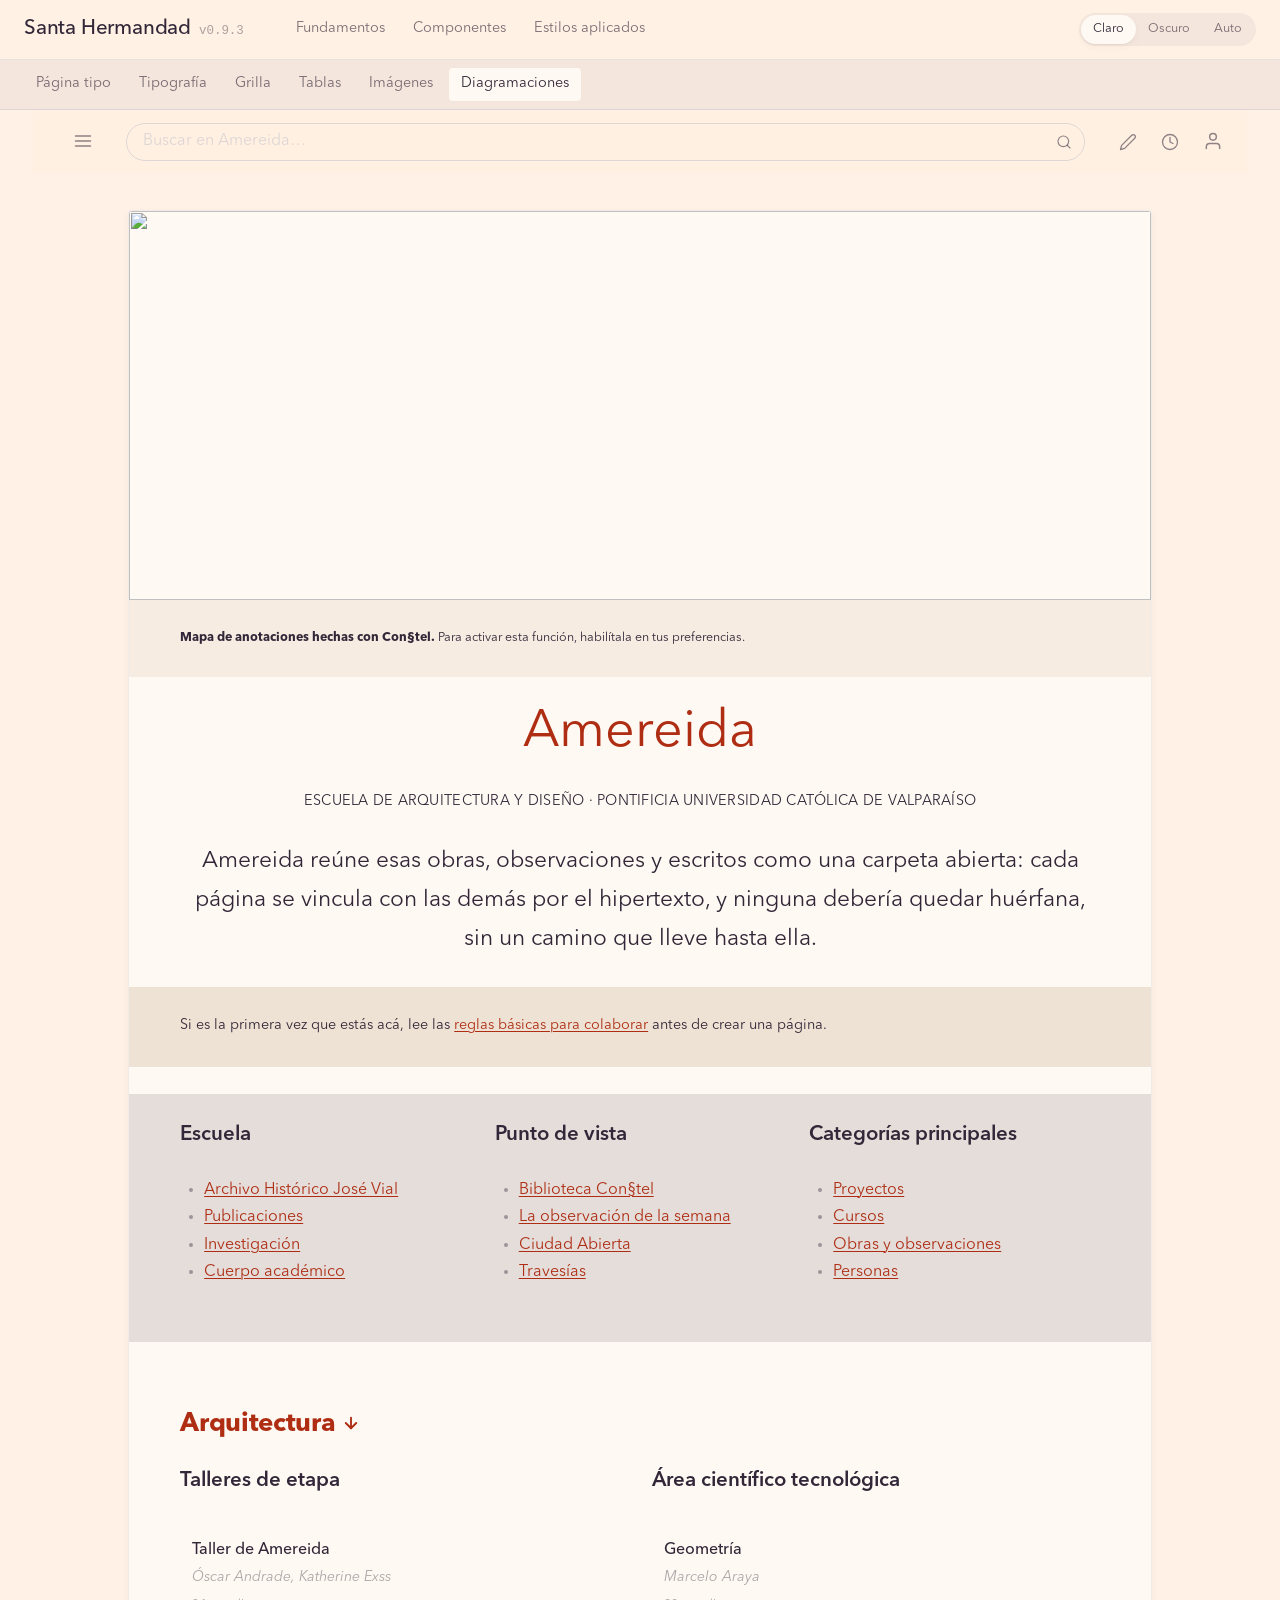
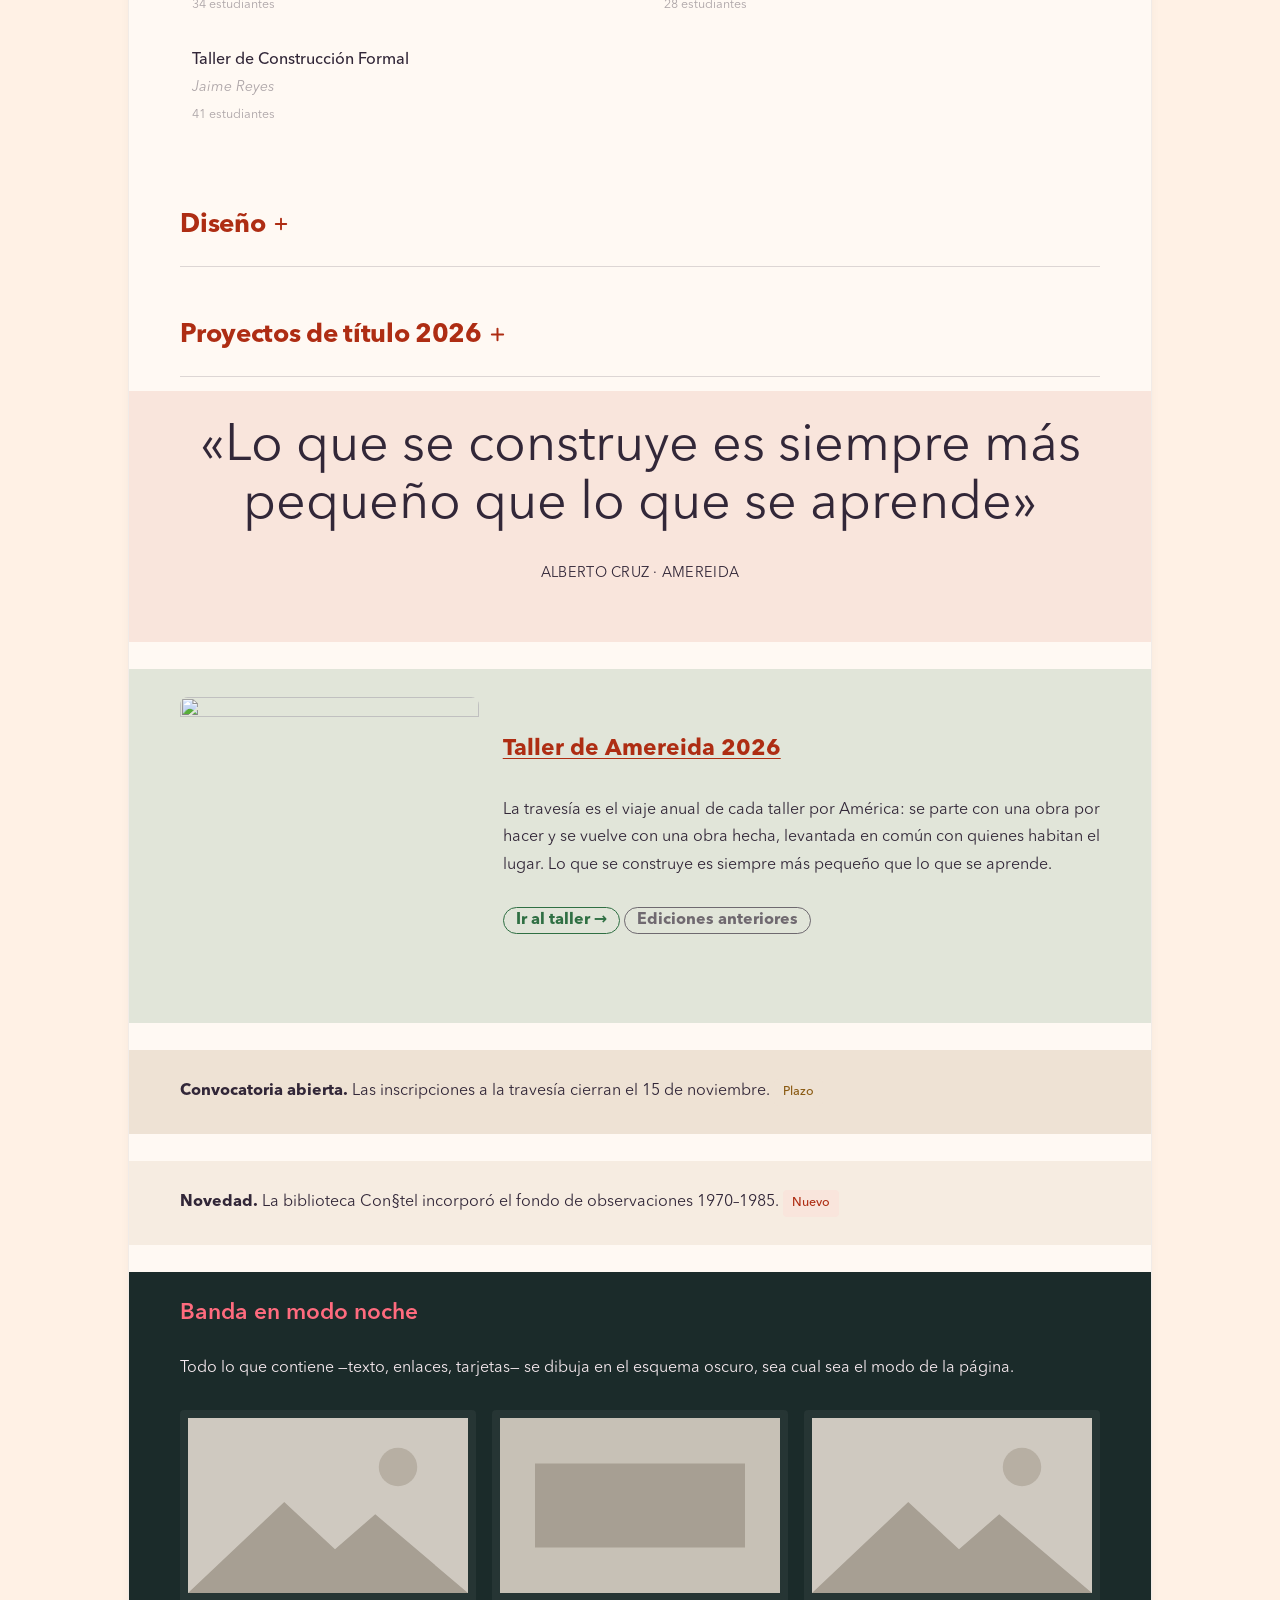
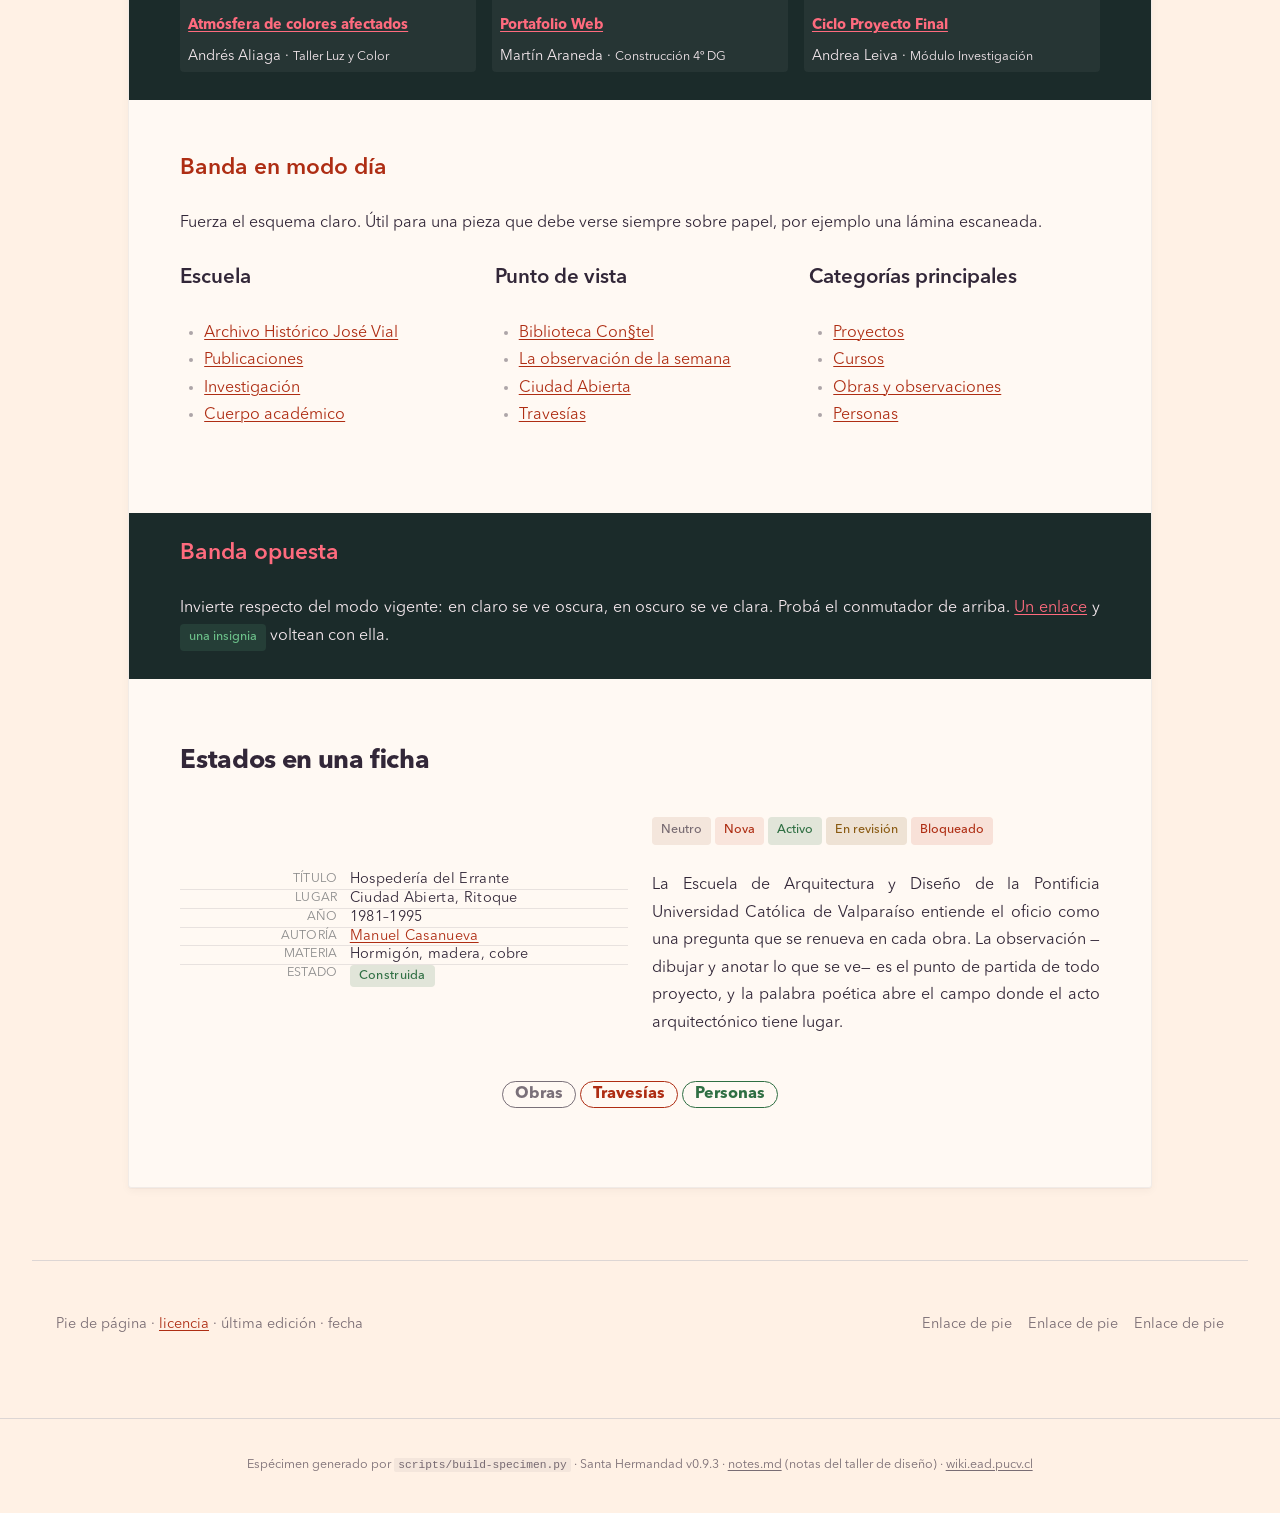
==== commit 9258dd7f: "Rename specimen sn- → sh-, remove casiopea branding - CSS token prefix --sn-* → --sh-*, class prefix" ====
--- a/docs/specimen/aplicados-diagramaciones.html
+++ b/docs/specimen/aplicados-diagramaciones.html
@@ -1,75 +1,59 @@
 <!DOCTYPE html>
-<html lang="es" data-sn-theme="light">
+<html lang="es" data-sh-theme="light">
 <head>
 <meta charset="utf-8">
 <meta name="viewport" content="width=device-width, initial-scale=1">
-<title>Diagramaciones aplicadas — Stellamereida v0.9.3</title>
-<link rel="icon" href="assets/icons/casiopea-icon.svg" type="image/svg+xml">
+<title>Diagramaciones aplicadas — Santa Hermandad v0.9.3</title>
 <link rel="stylesheet" href="assets/fonts.css">
 <link rel="stylesheet" href="assets/tokens.css">
-<link rel="stylesheet" href="assets/stellamereida.css">
+<link rel="stylesheet" href="assets/santa-hermandad.css">
 <link rel="stylesheet" href="assets/specimen.css">
 <!-- ── overrides ────────────────────────────────────────────────────────────
      El taller de diseño pega aquí redefiniciones de variables de diseño para proponer
      cambios. Sobreescriben tokens.css sin tocar el archivo fuente. Ejemplo:
-       :root { --sn-nova: #c33; --sn-fs-display: 2.4rem; }
+       :root { --sh-nova: #c33; --sh-fs-display: 2.4rem; }
      ─────────────────────────────────────────────────────────────────── -->
 <style id="overrides">
-/* :root { --sn-nova: #cc3344; } */
+/* :root { --sh-nova: #cc3344; } */
 </style>
 </head>
 <body class="spec">
-<svg xmlns="http://www.w3.org/2000/svg" class="sn-iconsprite" aria-hidden="true" focusable="false" style="position:absolute;width:0;height:0;overflow:hidden" width="0" height="0">
-	<symbol id="sn-i-menu" viewBox="0 0 24 24"><line x1="3" y1="6" x2="21" y2="6"/><line x1="3" y1="12" x2="21" y2="12"/><line x1="3" y1="18" x2="21" y2="18"/></symbol>
-	<symbol id="sn-i-search" viewBox="0 0 24 24"><circle cx="11" cy="11" r="8"/><line x1="21" y1="21" x2="16.65" y2="16.65"/></symbol>
-	<symbol id="sn-i-user" viewBox="0 0 24 24"><path d="M20 21v-2a4 4 0 0 0-4-4H8a4 4 0 0 0-4 4v2"/><circle cx="12" cy="7" r="4"/></symbol>
-	<symbol id="sn-i-clock" viewBox="0 0 24 24"><circle cx="12" cy="12" r="10"/><polyline points="12 6 12 12 16 14"/></symbol>
-	<symbol id="sn-i-corner-up-left" viewBox="0 0 24 24"><polyline points="9 14 4 9 9 4"/><path d="M20 20v-7a4 4 0 0 0-4-4H4"/></symbol>
-	<symbol id="sn-i-x" viewBox="0 0 24 24"><line x1="18" y1="6" x2="6" y2="18"/><line x1="6" y1="6" x2="18" y2="18"/></symbol>
-	<symbol id="sn-i-list" viewBox="0 0 24 24"><line x1="8" y1="6" x2="21" y2="6"/><line x1="8" y1="12" x2="21" y2="12"/><line x1="8" y1="18" x2="21" y2="18"/><line x1="3" y1="6" x2="3.01" y2="6"/><line x1="3" y1="12" x2="3.01" y2="12"/><line x1="3" y1="18" x2="3.01" y2="18"/></symbol>
-	<symbol id="sn-i-chevron-down" viewBox="0 0 24 24"><polyline points="6 9 12 15 18 9"/></symbol>
-	<symbol id="sn-i-chevron-up" viewBox="0 0 24 24"><polyline points="18 15 12 9 6 15"/></symbol>
-	<symbol id="sn-i-plus" viewBox="0 0 24 24"><line x1="12" y1="5" x2="12" y2="19"/><line x1="5" y1="12" x2="19" y2="12"/></symbol>
-	<symbol id="sn-i-file" viewBox="0 0 24 24"><path d="M14 2H6a2 2 0 0 0-2 2v16a2 2 0 0 0 2 2h12a2 2 0 0 0 2-2V8z"/><polyline points="14 2 14 8 20 8"/><line x1="16" y1="13" x2="8" y2="13"/><line x1="16" y1="17" x2="8" y2="17"/></symbol>
-	<symbol id="sn-i-edit" viewBox="0 0 24 24"><path d="M17 3a2.828 2.828 0 1 1 4 4L7.5 20.5 2 22l1.5-5.5L17 3z"/></symbol>
-	<symbol id="sn-i-file-plus" viewBox="0 0 24 24"><path d="M14 2H6a2 2 0 0 0-2 2v16a2 2 0 0 0 2 2h12a2 2 0 0 0 2-2V8z"/><polyline points="14 2 14 8 20 8"/><line x1="12" y1="18" x2="12" y2="12"/><line x1="9" y1="15" x2="15" y2="15"/></symbol>
-	<symbol id="sn-i-tool" viewBox="0 0 24 24"><path d="M14.7 6.3a1 1 0 0 0 0 1.4l1.6 1.6a1 1 0 0 0 1.4 0l3.77-3.77a6 6 0 0 1-7.94 7.94l-6.91 6.91a2.12 2.12 0 0 1-3-3l6.91-6.91a6 6 0 0 1 7.94-7.94l-3.76 3.76z"/></symbol>
-	<symbol id="sn-i-sun" viewBox="0 0 24 24"><circle cx="12" cy="12" r="5"/><line x1="12" y1="1" x2="12" y2="3"/><line x1="12" y1="21" x2="12" y2="23"/><line x1="4.22" y1="4.22" x2="5.64" y2="5.64"/><line x1="18.36" y1="18.36" x2="19.78" y2="19.78"/><line x1="1" y1="12" x2="3" y2="12"/><line x1="21" y1="12" x2="23" y2="12"/><line x1="4.22" y1="19.78" x2="5.64" y2="18.36"/><line x1="18.36" y1="5.64" x2="19.78" y2="4.22"/></symbol>
-	<symbol id="sn-i-moon" viewBox="0 0 24 24"><path d="M21 12.79A9 9 0 1 1 11.21 3 7 7 0 0 0 21 12.79z"/></symbol>
-	<symbol id="sn-i-external-link" viewBox="0 0 24 24"><path d="M18 13v6a2 2 0 0 1-2 2H5a2 2 0 0 1-2-2V8a2 2 0 0 1 2-2h6"/><polyline points="15 3 21 3 21 9"/><line x1="10" y1="14" x2="21" y2="3"/></symbol>
-	<symbol id="sn-i-arrow-right" viewBox="0 0 24 24"><line x1="5" y1="12" x2="19" y2="12"/><polyline points="12 5 19 12 12 19"/></symbol>
-	<symbol id="sn-i-arrow-up" viewBox="0 0 24 24"><line x1="12" y1="19" x2="12" y2="5"/><polyline points="5 12 12 5 19 12"/></symbol>
-	<symbol id="sn-i-rss" viewBox="0 0 24 24"><path d="M4 11a9 9 0 0 1 9 9"/><path d="M4 4a16 16 0 0 1 16 16"/><circle cx="5" cy="19" r="1"/></symbol>
-	<symbol id="sn-i-git-merge" viewBox="0 0 24 24"><circle cx="18" cy="18" r="3"/><circle cx="6" cy="6" r="3"/><path d="M6 21V9a9 9 0 0 0 9 9"/></symbol>
-	<symbol id="sn-i-upload" viewBox="0 0 24 24"><path d="M21 15v4a2 2 0 0 1-2 2H5a2 2 0 0 1-2-2v-4"/><polyline points="17 8 12 3 7 8"/><line x1="12" y1="3" x2="12" y2="15"/></symbol>
-	<symbol id="sn-i-printer" viewBox="0 0 24 24"><polyline points="6 9 6 2 18 2 18 9"/><path d="M6 18H4a2 2 0 0 1-2-2v-5a2 2 0 0 1 2-2h16a2 2 0 0 1 2 2v5a2 2 0 0 1-2 2h-2"/><rect x="6" y="14" width="12" height="8"/></symbol>
-	<symbol id="sn-i-link" viewBox="0 0 24 24"><path d="M10 13a5 5 0 0 0 7.54.54l3-3a5 5 0 0 0-7.07-7.07l-1.72 1.71"/><path d="M14 11a5 5 0 0 0-7.54-.54l-3 3a5 5 0 0 0 7.07 7.07l1.71-1.71"/></symbol>
-	<symbol id="sn-i-info" viewBox="0 0 24 24"><circle cx="12" cy="12" r="10"/><line x1="12" y1="16" x2="12" y2="12"/><line x1="12" y1="8" x2="12.01" y2="8"/></symbol>
-	<symbol id="sn-i-user-plus" viewBox="0 0 24 24"><path d="M16 21v-2a4 4 0 0 0-4-4H5a4 4 0 0 0-4 4v2"/><circle cx="8.5" cy="7" r="4"/><line x1="20" y1="8" x2="20" y2="14"/><line x1="23" y1="11" x2="17" y2="11"/></symbol>
-	<symbol id="sn-i-user-x" viewBox="0 0 24 24"><path d="M16 21v-2a4 4 0 0 0-4-4H5a4 4 0 0 0-4 4v2"/><circle cx="8.5" cy="7" r="4"/><line x1="18" y1="8" x2="23" y2="13"/><line x1="23" y1="8" x2="18" y2="13"/></symbol>
-	<symbol id="sn-i-users" viewBox="0 0 24 24"><path d="M17 21v-2a4 4 0 0 0-4-4H5a4 4 0 0 0-4 4v2"/><circle cx="9" cy="7" r="4"/><path d="M23 21v-2a4 4 0 0 0-3-3.87"/><path d="M16 3.13a4 4 0 0 1 0 7.75"/></symbol>
-	<symbol id="sn-i-file-text" viewBox="0 0 24 24"><path d="M14 2H6a2 2 0 0 0-2 2v16a2 2 0 0 0 2 2h12a2 2 0 0 0 2-2V8z"/><polyline points="14 2 14 8 20 8"/><line x1="16" y1="13" x2="8" y2="13"/><line x1="16" y1="17" x2="8" y2="17"/><polyline points="10 9 9 9 8 9"/></symbol>
-	<symbol id="sn-i-book-open" viewBox="0 0 24 24"><path d="M2 3h6a4 4 0 0 1 4 4v14a3 3 0 0 0-3-3H2z"/><path d="M22 3h-6a4 4 0 0 0-4 4v14a3 3 0 0 1 3-3h7z"/></symbol>
+<svg xmlns="http://www.w3.org/2000/svg" class="sh-iconsprite" aria-hidden="true" focusable="false" style="position:absolute;width:0;height:0;overflow:hidden" width="0" height="0">
+	<symbol id="sh-i-menu" viewBox="0 0 24 24"><line x1="3" y1="6" x2="21" y2="6"/><line x1="3" y1="12" x2="21" y2="12"/><line x1="3" y1="18" x2="21" y2="18"/></symbol>
+	<symbol id="sh-i-search" viewBox="0 0 24 24"><circle cx="11" cy="11" r="8"/><line x1="21" y1="21" x2="16.65" y2="16.65"/></symbol>
+	<symbol id="sh-i-user" viewBox="0 0 24 24"><path d="M20 21v-2a4 4 0 0 0-4-4H8a4 4 0 0 0-4 4v2"/><circle cx="12" cy="7" r="4"/></symbol>
+	<symbol id="sh-i-clock" viewBox="0 0 24 24"><circle cx="12" cy="12" r="10"/><polyline points="12 6 12 12 16 14"/></symbol>
+	<symbol id="sh-i-corner-up-left" viewBox="0 0 24 24"><polyline points="9 14 4 9 9 4"/><path d="M20 20v-7a4 4 0 0 0-4-4H4"/></symbol>
+	<symbol id="sh-i-x" viewBox="0 0 24 24"><line x1="18" y1="6" x2="6" y2="18"/><line x1="6" y1="6" x2="18" y2="18"/></symbol>
+	<symbol id="sh-i-list" viewBox="0 0 24 24"><line x1="8" y1="6" x2="21" y2="6"/><line x1="8" y1="12" x2="21" y2="12"/><line x1="8" y1="18" x2="21" y2="18"/><line x1="3" y1="6" x2="3.01" y2="6"/><line x1="3" y1="12" x2="3.01" y2="12"/><line x1="3" y1="18" x2="3.01" y2="18"/></symbol>
+	<symbol id="sh-i-chevron-down" viewBox="0 0 24 24"><polyline points="6 9 12 15 18 9"/></symbol>
+	<symbol id="sh-i-chevron-up" viewBox="0 0 24 24"><polyline points="18 15 12 9 6 15"/></symbol>
+	<symbol id="sh-i-plus" viewBox="0 0 24 24"><line x1="12" y1="5" x2="12" y2="19"/><line x1="5" y1="12" x2="19" y2="12"/></symbol>
+	<symbol id="sh-i-file" viewBox="0 0 24 24"><path d="M14 2H6a2 2 0 0 0-2 2v16a2 2 0 0 0 2 2h12a2 2 0 0 0 2-2V8z"/><polyline points="14 2 14 8 20 8"/><line x1="16" y1="13" x2="8" y2="13"/><line x1="16" y1="17" x2="8" y2="17"/></symbol>
+	<symbol id="sh-i-edit" viewBox="0 0 24 24"><path d="M17 3a2.828 2.828 0 1 1 4 4L7.5 20.5 2 22l1.5-5.5L17 3z"/></symbol>
+	<symbol id="sh-i-file-plus" viewBox="0 0 24 24"><path d="M14 2H6a2 2 0 0 0-2 2v16a2 2 0 0 0 2 2h12a2 2 0 0 0 2-2V8z"/><polyline points="14 2 14 8 20 8"/><line x1="12" y1="18" x2="12" y2="12"/><line x1="9" y1="15" x2="15" y2="15"/></symbol>
+	<symbol id="sh-i-tool" viewBox="0 0 24 24"><path d="M14.7 6.3a1 1 0 0 0 0 1.4l1.6 1.6a1 1 0 0 0 1.4 0l3.77-3.77a6 6 0 0 1-7.94 7.94l-6.91 6.91a2.12 2.12 0 0 1-3-3l6.91-6.91a6 6 0 0 1 7.94-7.94l-3.76 3.76z"/></symbol>
+	<symbol id="sh-i-sun" viewBox="0 0 24 24"><circle cx="12" cy="12" r="5"/><line x1="12" y1="1" x2="12" y2="3"/><line x1="12" y1="21" x2="12" y2="23"/><line x1="4.22" y1="4.22" x2="5.64" y2="5.64"/><line x1="18.36" y1="18.36" x2="19.78" y2="19.78"/><line x1="1" y1="12" x2="3" y2="12"/><line x1="21" y1="12" x2="23" y2="12"/><line x1="4.22" y1="19.78" x2="5.64" y2="18.36"/><line x1="18.36" y1="5.64" x2="19.78" y2="4.22"/></symbol>
+	<symbol id="sh-i-moon" viewBox="0 0 24 24"><path d="M21 12.79A9 9 0 1 1 11.21 3 7 7 0 0 0 21 12.79z"/></symbol>
+	<symbol id="sh-i-external-link" viewBox="0 0 24 24"><path d="M18 13v6a2 2 0 0 1-2 2H5a2 2 0 0 1-2-2V8a2 2 0 0 1 2-2h6"/><polyline points="15 3 21 3 21 9"/><line x1="10" y1="14" x2="21" y2="3"/></symbol>
+	<symbol id="sh-i-arrow-right" viewBox="0 0 24 24"><line x1="5" y1="12" x2="19" y2="12"/><polyline points="12 5 19 12 12 19"/></symbol>
+	<symbol id="sh-i-arrow-up" viewBox="0 0 24 24"><line x1="12" y1="19" x2="12" y2="5"/><polyline points="5 12 12 5 19 12"/></symbol>
+	<symbol id="sh-i-rss" viewBox="0 0 24 24"><path d="M4 11a9 9 0 0 1 9 9"/><path d="M4 4a16 16 0 0 1 16 16"/><circle cx="5" cy="19" r="1"/></symbol>
+	<symbol id="sh-i-git-merge" viewBox="0 0 24 24"><circle cx="18" cy="18" r="3"/><circle cx="6" cy="6" r="3"/><path d="M6 21V9a9 9 0 0 0 9 9"/></symbol>
+	<symbol id="sh-i-upload" viewBox="0 0 24 24"><path d="M21 15v4a2 2 0 0 1-2 2H5a2 2 0 0 1-2-2v-4"/><polyline points="17 8 12 3 7 8"/><line x1="12" y1="3" x2="12" y2="15"/></symbol>
+	<symbol id="sh-i-printer" viewBox="0 0 24 24"><polyline points="6 9 6 2 18 2 18 9"/><path d="M6 18H4a2 2 0 0 1-2-2v-5a2 2 0 0 1 2-2h16a2 2 0 0 1 2 2v5a2 2 0 0 1-2 2h-2"/><rect x="6" y="14" width="12" height="8"/></symbol>
+	<symbol id="sh-i-link" viewBox="0 0 24 24"><path d="M10 13a5 5 0 0 0 7.54.54l3-3a5 5 0 0 0-7.07-7.07l-1.72 1.71"/><path d="M14 11a5 5 0 0 0-7.54-.54l-3 3a5 5 0 0 0 7.07 7.07l1.71-1.71"/></symbol>
+	<symbol id="sh-i-info" viewBox="0 0 24 24"><circle cx="12" cy="12" r="10"/><line x1="12" y1="16" x2="12" y2="12"/><line x1="12" y1="8" x2="12.01" y2="8"/></symbol>
+	<symbol id="sh-i-user-plus" viewBox="0 0 24 24"><path d="M16 21v-2a4 4 0 0 0-4-4H5a4 4 0 0 0-4 4v2"/><circle cx="8.5" cy="7" r="4"/><line x1="20" y1="8" x2="20" y2="14"/><line x1="23" y1="11" x2="17" y2="11"/></symbol>
+	<symbol id="sh-i-user-x" viewBox="0 0 24 24"><path d="M16 21v-2a4 4 0 0 0-4-4H5a4 4 0 0 0-4 4v2"/><circle cx="8.5" cy="7" r="4"/><line x1="18" y1="8" x2="23" y2="13"/><line x1="23" y1="8" x2="18" y2="13"/></symbol>
+	<symbol id="sh-i-users" viewBox="0 0 24 24"><path d="M17 21v-2a4 4 0 0 0-4-4H5a4 4 0 0 0-4 4v2"/><circle cx="9" cy="7" r="4"/><path d="M23 21v-2a4 4 0 0 0-3-3.87"/><path d="M16 3.13a4 4 0 0 1 0 7.75"/></symbol>
+	<symbol id="sh-i-file-text" viewBox="0 0 24 24"><path d="M14 2H6a2 2 0 0 0-2 2v16a2 2 0 0 0 2 2h12a2 2 0 0 0 2-2V8z"/><polyline points="14 2 14 8 20 8"/><line x1="16" y1="13" x2="8" y2="13"/><line x1="16" y1="17" x2="8" y2="17"/><polyline points="10 9 9 9 8 9"/></symbol>
+	<symbol id="sh-i-book-open" viewBox="0 0 24 24"><path d="M2 3h6a4 4 0 0 1 4 4v14a3 3 0 0 0-3-3H2z"/><path d="M22 3h-6a4 4 0 0 0-4 4v14a3 3 0 0 1 3-3h7z"/></symbol>
 </svg>
 <header class="spec-top">
-  <a class="spec-brand" href="index.html" aria-label="Stellamereida — Inicio">
-    <svg class="spec-brand-icon" width="28" height="28" xmlns="http://www.w3.org/2000/svg" viewBox="0 0 148 148" fill="currentColor" aria-hidden="true" focusable="false">
-	<style>
-		.sn-i-line { stroke: currentColor; fill: none; stroke-width: 2.4; stroke-linecap: round; stroke-linejoin: round; opacity: .45; }
-		.sn-i-star { fill: currentColor; }
-	</style>
-	<g transform="matrix(0.892, 0, 0, 0.892, 7.41, 23.33)">
-		<g transform="matrix(1.1172, 0, 0, 1.1172, -8.92, -3.72)">
-			<path class="sn-i-line" d="M 22.676 21.837 L 45.501 59.142 L 77.973 52.747 C 77.973 52.747 98.206 93.357 97.975 93.357 C 97.744 93.357 130.013 63.639 130.013 63.639"/>
-			<circle class="sn-i-star" cx="22.613" cy="21.911" r="6"/>
-			<circle class="sn-i-star" cx="45.826" cy="57.671" r="6"/>
-			<circle class="sn-i-star" cx="77.438" cy="52.751" r="6"/>
-			<circle class="sn-i-star" cx="97.134" cy="92.888" r="6"/>
-			<circle class="sn-i-star" cx="129.396" cy="63.714" r="6"/>
-		</g>
-	</g>
-</svg>
-    <span class="spec-brand-name">Stellamereida</span>
+  <a class="spec-brand" href="index.html" aria-label="Santa Hermandad — Inicio">
+
+    <span class="spec-brand-name">Santa Hermandad</span>
     <span class="spec-brand-ver">v0.9.3</span>
   </a>
   <nav class="spec-nav" aria-label="Secciones del espécimen"><a href="index.html">Fundamentos</a><a href="components.html">Componentes</a><a href="aplicados.html">Estilos aplicados</a></nav>
@@ -85,58 +69,57 @@
 <nav class="spec-subnav" aria-label="Estilos aplicados"><a href="aplicados.html">Página tipo</a><a href="aplicados-tipografia.html">Tipografía</a><a href="aplicados-grilla.html">Grilla</a><a href="aplicados-tablas.html">Tablas</a><a href="aplicados-imagenes.html">Imágenes</a><a href="aplicados-diagramaciones.html" aria-current="page">Diagramaciones</a></nav>
 <main class="spec-main">
 
-<div class="sn-app demo-app">
-  <header class="sn-header" role="banner">
-    <div class="sn-header-bar">
-      <div class="sn-brandnav">
-        <a class="sn-isotype" href="#" aria-label="Casiopea — Inicio">
-          <img src="assets/icons/casiopea.svg" alt="" class="sn-isotype-img">
+<div class="sh-app demo-app">
+  <header class="sh-header" role="banner">
+    <div class="sh-header-bar">
+      <div class="sh-brandnav">
+        <a class="sh-isotype" href="#" aria-label="Amereida — Inicio">
         </a>
-        <div class="sn-md sn-sitenav">
-          <button type="button" class="sn-md-trigger sn-md-icononly"
+        <div class="sh-md sh-sitenav">
+          <button type="button" class="sh-md-trigger sh-md-icononly"
                   aria-expanded="false" aria-haspopup="true" aria-label="Navegación">
-            <svg class="sn-i" aria-hidden="true" width="20" height="20" viewBox="0 0 24 24"><use href="#sn-i-menu"/></svg>
+            <svg class="sh-i" aria-hidden="true" width="20" height="20" viewBox="0 0 24 24"><use href="#sh-i-menu"/></svg>
           </button>
         </div>
       </div>
-      <form class="sn-search" role="search" action="#">
-        <input type="search" placeholder="Buscar en Casiopea…">
-        <button type="submit" class="sn-search-go" aria-label="Buscar">
-          <svg class="sn-i" aria-hidden="true" width="16" height="16" viewBox="0 0 24 24"><use href="#sn-i-search"/></svg>
+      <form class="sh-search" role="search" action="#">
+        <input type="search" placeholder="Buscar en Amereida…">
+        <button type="submit" class="sh-search-go" aria-label="Buscar">
+          <svg class="sh-i" aria-hidden="true" width="16" height="16" viewBox="0 0 24 24"><use href="#sh-i-search"/></svg>
         </button>
       </form>
-      <div class="sn-pagecluster">
-        <a class="sn-iconbtn" href="#" aria-label="Editar">
-          <svg class="sn-i" aria-hidden="true" width="18" height="18" viewBox="0 0 24 24"><use href="#sn-i-edit"/></svg>
+      <div class="sh-pagecluster">
+        <a class="sh-iconbtn" href="#" aria-label="Editar">
+          <svg class="sh-i" aria-hidden="true" width="18" height="18" viewBox="0 0 24 24"><use href="#sh-i-edit"/></svg>
         </a>
-        <a class="sn-iconbtn" href="#" aria-label="Historial">
-          <svg class="sn-i" aria-hidden="true" width="18" height="18" viewBox="0 0 24 24"><use href="#sn-i-clock"/></svg>
+        <a class="sh-iconbtn" href="#" aria-label="Historial">
+          <svg class="sh-i" aria-hidden="true" width="18" height="18" viewBox="0 0 24 24"><use href="#sh-i-clock"/></svg>
         </a>
       </div>
-      <div class="sn-usertools">
+      <div class="sh-usertools">
         <!-- Un solo control: el menú de usuaria. Las preferencias de lectura
              (Tema · Tamaño · Familia) viven DENTRO de este menú tras un
              separador — ya no hay botón de "sliders" aparte (espejo de
-             skin.mustache · .sn-usermenu). -->
-        <div class="sn-md sn-usermenu">
-          <button type="button" class="sn-usermenu-trigger" aria-haspopup="true" aria-expanded="false" aria-label="Usuaria">
-            <svg class="sn-i" aria-hidden="true" width="20" height="20" viewBox="0 0 24 24"><use href="#sn-i-user"/></svg>
+             skin.mustache · .sh-usermenu). -->
+        <div class="sh-md sh-usermenu">
+          <button type="button" class="sh-usermenu-trigger" aria-haspopup="true" aria-expanded="false" aria-label="Usuaria">
+            <svg class="sh-i" aria-hidden="true" width="20" height="20" viewBox="0 0 24 24"><use href="#sh-i-user"/></svg>
           </button>
         </div>
       </div>
     </div>
   </header>
 
-  <div class="sn-shell">
-    <div class="sn-paper-wrap">
-      <article class="sn-paper mw-body">
-        <div class="sn-body mw-body-content">
+  <div class="sh-shell">
+    <div class="sh-paper-wrap">
+      <article class="sh-paper mw-body">
+        <div class="sh-body mw-body-content">
           <div id="mw-content-text"><div class="mw-parser-output">
 <div class="full-width" style="aspect-ratio: 21/8; overflow: hidden;"><img src="assets/img/Tycho_Cas_SN1572.jpg" alt="" style="width:100%;height:100%;object-fit:cover;object-position:center 30%"></div>
 <div class="fondo-info xs serif pegado"><strong>Mapa de anotaciones hechas con Con§tel.</strong> Para activar esta función, habilítala en tus preferencias.</div>
-<div class="jumbo serif center nova fw-90"><p>Casiopea</p></div>
+<div class="jumbo serif center nova fw-90"><p>Amereida</p></div>
 <div class="sm uppercase center"><p>Escuela de Arquitectura y Diseño · Pontificia Universidad Católica de Valparaíso</p></div>
-<div class="center"><p class="lg serif">Casiopea reúne esas obras, observaciones y escritos como una carpeta abierta: cada página se vincula con las demás por el hipertexto, y ninguna debería quedar huérfana, sin un camino que lleve hasta ella.</p></div>
+<div class="center"><p class="lg serif">Amereida reúne esas obras, observaciones y escritos como una carpeta abierta: cada página se vincula con las demás por el hipertexto, y ninguna debería quedar huérfana, sin un camino que lleve hasta ella.</p></div>
 <div class="fondo-ambar sm">Si es la primera vez que estás acá, lee las <a href="#">reglas básicas para colaborar</a> antes de crear una página.</div>
 <div class="fondo-ahuesado grid cols-3"><div><h4>Escuela</h4><ul><li><a href=#>Archivo Histórico José Vial</a></li><li><a href=#>Publicaciones</a></li><li><a href=#>Investigación</a></li><li><a href=#>Cuerpo académico</a></li></ul></div><div><h4>Punto de vista</h4><ul><li><a href=#>Biblioteca Con§tel</a></li><li><a href=#>La observación de la semana</a></li><li><a href=#>Ciudad Abierta</a></li><li><a href=#>Travesías</a></li></ul></div><div><h4>Categorías principales</h4><ul><li><a href=#>Proyectos</a></li><li><a href=#>Cursos</a></li><li><a href=#>Obras y observaciones</a></li><li><a href=#>Personas</a></li></ul></div></div>
 <h2><span class="mw-customtoggle-arq title-toggle">Arquitectura</span></h2>
@@ -150,14 +133,14 @@
 <div class="mw-collapsible mw-collapsed" id="mw-customcollapsible-tit" style="display:none"><p>…</p></div>
 <div class="fondo-coral"><div class="center"><div class="jumbo serif"><p>«Lo que se construye es siempre más pequeño que lo que se aprende»</p></div><p class="sm uppercase">Alberto Cruz · Amereida</p></div></div>
 <div class="fondo-verde grid cols1-2 align-center">
-<div><img src="assets/img/Tycho_Cas_SN1572.jpg" width="1015" height="1280" alt="" style="width:100%;height:auto;border-radius:var(--sn-radius-l);aspect-ratio:1;object-fit:cover"></div>
+<div><img src="assets/img/Tycho_Cas_SN1572.jpg" width="1015" height="1280" alt="" style="width:100%;height:auto;border-radius:var(--sh-radius-l);aspect-ratio:1;object-fit:cover"></div>
 <div><div class="lg bold"><p><a href="#">Taller de Amereida 2026</a></p></div><p>La travesía es el viaje anual de cada taller por América: se parte con una obra por hacer y se vuelve con una obra hecha, levantada en común con quienes habitan el lugar. Lo que se construye es siempre más pequeño que lo que se aprende.</p><p><span class="wiki-btn green"><a href="#">Ir al taller →</a></span> <span class="wiki-btn"><a href="#">Ediciones anteriores</a></span></p></div>
 </div>
-<div class="fondo-ambar"><p><strong>Convocatoria abierta.</strong> Las inscripciones a la travesía cierran el 15 de noviembre. <span class="sn-badge sn-badge-warn">Plazo</span></p></div>
-<div class="fondo-info"><p><strong>Novedad.</strong> La biblioteca Con§tel incorporó el fondo de observaciones 1970–1985. <span class="sn-badge sn-badge-nova">Nuevo</span></p></div>
+<div class="fondo-ambar"><p><strong>Convocatoria abierta.</strong> Las inscripciones a la travesía cierran el 15 de noviembre. <span class="sh-badge sh-badge-warn">Plazo</span></p></div>
+<div class="fondo-info"><p><strong>Novedad.</strong> La biblioteca Con§tel incorporó el fondo de observaciones 1970–1985. <span class="sh-badge sh-badge-nova">Nuevo</span></p></div>
 <div class="fondo-noche"><h3>Banda en modo noche</h3><p>Todo lo que contiene —texto, enlaces, tarjetas— se dibuja en el esquema oscuro, sea cual sea el modo de la página.</p><div class="grid cols-auto gap-m"><div class="portafolio"><div class="thumb"><div class="photo"><span class="mw-default-size img-responsive" typeof="mw:File"><span><img class="mw-file-element" width="240" height="150" alt="" src="data:image/svg+xml,%3Csvg%20xmlns='http://www.w3.org/2000/svg'%20width='320'%20height='200'%3E%3Crect%20width='320'%20height='200'%20fill='%23cfc9c0'/%3E%3Ccircle%20cx='240'%20cy='56'%20r='22'%20fill='%23b7afa3'/%3E%3Cpath%20d='M0%20200%20110%2096%20168%20150%20214%20110%20320%20200Z'%20fill='%23a79f93'/%3E%3C/svg%3E"></span></span></div></div><div class="text"><span class="title"><a href="#">Atmósfera de colores afectados</a></span>Andrés Aliaga · <span class="xs">Taller Luz y Color</span></div></div><div class="portafolio"><div class="thumb"><div class="photo"><span class="mw-default-size img-responsive" typeof="mw:File"><span><img class="mw-file-element" width="240" height="150" alt="" src="data:image/svg+xml,%3Csvg%20xmlns='http://www.w3.org/2000/svg'%20width='320'%20height='200'%3E%3Crect%20width='320'%20height='200'%20fill='%23c7c1b6'/%3E%3Crect%20x='40'%20y='52'%20width='240'%20height='96'%20fill='%23a79f93'/%3E%3C/svg%3E"></span></span></div></div><div class="text"><span class="title"><a href="#">Portafolio Web</a></span>Martín Araneda · <span class="xs">Construcción 4º DG</span></div></div><div class="portafolio"><div class="thumb"><div class="photo"><span class="mw-default-size img-responsive" typeof="mw:File"><span><img class="mw-file-element" width="240" height="150" alt="" src="data:image/svg+xml,%3Csvg%20xmlns='http://www.w3.org/2000/svg'%20width='320'%20height='200'%3E%3Crect%20width='320'%20height='200'%20fill='%23cfc9c0'/%3E%3Ccircle%20cx='240'%20cy='56'%20r='22'%20fill='%23b7afa3'/%3E%3Cpath%20d='M0%20200%20110%2096%20168%20150%20214%20110%20320%20200Z'%20fill='%23a79f93'/%3E%3C/svg%3E"></span></span></div></div><div class="text"><span class="title"><a href="#">Ciclo Proyecto Final</a></span>Andrea Leiva · <span class="xs">Módulo Investigación</span></div></div></div></div>
 <div class="fondo-dia"><h3>Banda en modo día</h3><p>Fuerza el esquema claro. Útil para una pieza que debe verse siempre sobre papel, por ejemplo una lámina escaneada.</p><div class="grid cols-3"><div><h4>Escuela</h4><ul><li><a href=#>Archivo Histórico José Vial</a></li><li><a href=#>Publicaciones</a></li><li><a href=#>Investigación</a></li><li><a href=#>Cuerpo académico</a></li></ul></div><div><h4>Punto de vista</h4><ul><li><a href=#>Biblioteca Con§tel</a></li><li><a href=#>La observación de la semana</a></li><li><a href=#>Ciudad Abierta</a></li><li><a href=#>Travesías</a></li></ul></div><div><h4>Categorías principales</h4><ul><li><a href=#>Proyectos</a></li><li><a href=#>Cursos</a></li><li><a href=#>Obras y observaciones</a></li><li><a href=#>Personas</a></li></ul></div></div></div>
-<div class="fondo-opuesto"><h3>Banda opuesta</h3><p>Invierte respecto del modo vigente: en claro se ve oscura, en oscuro se ve clara. Probá el conmutador de arriba. <a href="#">Un enlace</a> y <span class="sn-badge sn-badge-ok">una insignia</span> voltean con ella.</p></div>
+<div class="fondo-opuesto"><h3>Banda opuesta</h3><p>Invierte respecto del modo vigente: en claro se ve oscura, en oscuro se ve clara. Probá el conmutador de arriba. <a href="#">Un enlace</a> y <span class="sh-badge sh-badge-ok">una insignia</span> voltean con ella.</p></div>
 <h2>Estados en una ficha</h2>
 <div class="grid cols-2 align-top"><div><table class="wikitable plantilla">
 <tr><th>Título</th><td>Hospedería del Errante</td></tr>
@@ -165,8 +148,8 @@
 <tr><th>Año</th><td>1981–1995</td></tr>
 <tr><th>Autoría</th><td><a href="#">Manuel Casanueva</a></td></tr>
 <tr><th>Materia</th><td>Hormigón, madera, cobre</td></tr>
-<tr><th>Estado</th><td><span class="sn-badge sn-badge-ok">Construida</span></td></tr>
-</table></div><div><p><span class="sn-badge">Neutro</span> <span class="sn-badge sn-badge-nova">Nova</span> <span class="sn-badge sn-badge-ok">Activo</span> <span class="sn-badge sn-badge-warn">En revisión</span> <span class="sn-badge sn-badge-danger">Bloqueado</span></p><p>La Escuela de Arquitectura y Diseño de la Pontificia Universidad Católica de Valparaíso entiende el oficio como una pregunta que se renueva en cada obra. La observación —dibujar y anotar lo que se ve— es el punto de partida de todo proyecto, y la palabra poética abre el campo donde el acto arquitectónico tiene lugar.</p></div></div>
+<tr><th>Estado</th><td><span class="sh-badge sh-badge-ok">Construida</span></td></tr>
+</table></div><div><p><span class="sh-badge">Neutro</span> <span class="sh-badge sh-badge-nova">Nova</span> <span class="sh-badge sh-badge-ok">Activo</span> <span class="sh-badge sh-badge-warn">En revisión</span> <span class="sh-badge sh-badge-danger">Bloqueado</span></p><p>La Escuela de Arquitectura y Diseño de la Pontificia Universidad Católica de Valparaíso entiende el oficio como una pregunta que se renueva en cada obra. La observación —dibujar y anotar lo que se ve— es el punto de partida de todo proyecto, y la palabra poética abre el campo donde el acto arquitectónico tiene lugar.</p></div></div>
 <div class="center"><p><span class="wiki-btn"><a href="#">Obras</a></span> <span class="wiki-btn red"><a href="#">Travesías</a></span> <span class="wiki-btn green"><a href="#">Personas</a></span></p></div>
           </div></div>
         </div>
@@ -174,12 +157,12 @@
     </div>
   </div>
 
-  <footer class="sn-footer" role="contentinfo">
-    <div class="sn-footer-inner">
-      <div class="sn-footer-col sn-footer-legal">
+  <footer class="sh-footer" role="contentinfo">
+    <div class="sh-footer-inner">
+      <div class="sh-footer-col sh-footer-legal">
         <p>Pie de página · <a href="#">licencia</a> · última edición · fecha</p>
       </div>
-      <nav class="sn-footer-col sn-footer-tools" aria-label="Herramientas">
+      <nav class="sh-footer-col sh-footer-tools" aria-label="Herramientas">
         <ul>
           <li><a href="#">Enlace de pie</a></li>
           <li><a href="#">Enlace de pie</a></li>
@@ -194,7 +177,7 @@
 <footer class="spec-foot">
   <p>
     Espécimen generado por <code>scripts/build-specimen.py</code> ·
-    Stellamereida v0.9.3 ·
+    Santa Hermandad v0.9.3 ·
     <a href="notes.md">notes.md</a> (notas del taller de diseño) ·
     <a href="https://wiki.ead.pucv.cl">wiki.ead.pucv.cl</a>
   </p>
@@ -206,14 +189,14 @@
   (function () {
     var html = document.documentElement;
     var apply = function (kind, value) {
-      html.setAttribute('data-sn-' + kind, value);
-      localStorage.setItem('sn-spec-' + kind, value);
+      html.setAttribute('data-sh-' + kind, value);
+      localStorage.setItem('sh-spec-' + kind, value);
       document.querySelectorAll('[data-' + kind + ']').forEach(function (b) {
         b.setAttribute('aria-pressed', b.dataset[kind] === value ? 'true' : 'false');
       });
     };
     ['theme'].forEach(function (k) {
-      var saved = localStorage.getItem('sn-spec-' + k);
+      var saved = localStorage.getItem('sh-spec-' + k);
       if (saved) apply(k, saved);
       document.querySelectorAll('[data-' + k + ']').forEach(function (b) {
         b.addEventListener('click', function () { apply(k, b.dataset[k]); });
--- a/docs/specimen/assets/tokens.css
+++ b/docs/specimen/assets/tokens.css
@@ -2,562 +2,318 @@
 
 :root {
 	/* ═══════════════════════════════════════════════════════════════════
-	   CAPA 1 — PRIMITIVAS (REFERENCE)
-	   Paleta cromática agnóstica del tema. Nombrada por hue (qué ES el
-	   color), no por uso. Stops 50–950 con luminancia creciente.
-	   ═══════════════════════════════════════════════════════════════════ */
-
-	/* — Primitiva · papel — naranja luminoso muy diluido (hoja, pliegues y sombra) */
-	--sn-papel-50:  #fff9f3;
-	--sn-papel-75:  #fff1e5;   /* fondo de página + pie (--sn-field claro) */
-	--sn-papel-100: #ffeddd;
-	--sn-papel-200: #ffe7d3;
-	--sn-papel-300: #ffe1c9;
-	--sn-papel-400: #f8dbc5;
-	--sn-papel-500: #f0d4bd;
-	--sn-papel-600: #dfc5b0;
-	--sn-papel-700: #a78f80;
-	--sn-papel-800: #927b70;
-
-	/* — Primitiva · tinta — verdes petróleo profundos para las superficies nocturnas */
-	--sn-tinta-300: #6c8582;
-	--sn-tinta-400: #5c7471;
-	--sn-tinta-500: #354b48;
-	--sn-tinta-600: #2c4140;
-	--sn-tinta-650: #293d3b;
-	--sn-tinta-700: #243735;
-	--sn-tinta-750: #203230;   /* peldaño intermedio de petróleo */
-	--sn-tinta-800: #1b2b2a;
-	--sn-tinta-850: #102321;   /* casi-negro para tinta sobre acento (oscuro) */
-	--sn-tinta-900: #172624;
-	--sn-tinta-950: #12211f;
-
-	/* — Primitiva · morado — tinta diurna, apenas violeta */
-	--sn-morado-500: #76617a;
-	--sn-morado-600: #6b5870;
-	--sn-morado-900: #322738;
-
-	/* — Primitiva · rosa — tinta nocturna y sus intensidades */
-	--sn-rosa-50:  #f5e9ee;
-	--sn-rosa-200: #c7b5bf;
-	--sn-rosa-500: #ad97a3;
-
-	/* — Primitiva · rojo — sangre del carmín (single source para nova y link claros) */
-	--sn-rojo-500: #ae2d13;    /* la nova y el link nacen del mismo carmín */
-	--sn-rojo-600: #b21e3e;    /* danger claro (vino más profundo, menos cálido) */
-	--sn-rojo-700: #962c08;    /* link-hover claro */
-	--sn-rojo-900: #612403;    /* link-visited claro */
-
-	/* — Primitiva · coral — el rosa cálido del modo noche */
-	--sn-coral-300: #c8a89a;   /* (legacy) */
-	--sn-coral-400: #ff6b7e;   /* nova + danger oscuros (un coral, dos roles) */
-
-	/* — Primitiva · rosa — el rosado pálido de las páginas inexistentes (redlink) */
-	--sn-rosa-300: #e6acb7;    /* link-new oscuro (rosa pálido sobre papel noche) */
-	--sn-rosa-400: #a94f66;    /* link-new claro (rosa vino apagado; 5.07:1 sobre papel-50 → WCAG AA. Antes #c98592 daba 2.80:1, fallaba) */
-
-	/* — Primitiva · azul — único frío del skin, link de noche */
-	--sn-azul-200: #b3cef2;
-	--sn-azul-300: #8fb4e8;
-
-	/* — Primitiva · malva — visitado en la noche */
-	--sn-malva-400: #a99cae;
-
-	/* — Primitiva · verde — la "ok" del taller */
-	--sn-verde-400: #6cc18a;
-	--sn-verde-500: #2f6f43;
-
-	/* — Primitiva · masking — la cinta amarilla del taller y sus parientes */
-	--sn-masking-300: #f7db7e;
-	--sn-masking-500: #d9a14b;
-	--sn-masking-700: #8a5a12;
-	--sn-masking-900: #5a4416;
-
-	/* — Primitiva · blanco — papel químicamente puro (solo donde la nova exige) */
-	--sn-blanco: #ffffff;
-
-
-	/* ═══════════════════════════════════════════════════════════════════
-	   CAPA 2 — SEMÁNTICA (SYSTEM)
-	   Roles del skin. Cada rol → primitiva, con flip de tema vía
-	   light-dark(claro, oscuro). El default es claro (color-scheme: light);
-	   los selectores [data-sn-theme] al final del archivo conmutan
-	   color-scheme y light-dark() resuelve a la rama correspondiente.
+	   LOS CINCO — todo el color del skin se deriva de estos tokens.
+	   Cada uno declara su par claro/oscuro con light-dark(); el tema
+	   activo (color-scheme) resuelve el lado correcto.
 	   ═══════════════════════════════════════════════════════════════════ */
 
 	color-scheme: light;
 
-	/* — Semántica · campo y papel — lavado naranja en claro, petróleo en oscuro */
-	--sn-field:        light-dark(var(--sn-papel-75), var(--sn-tinta-950));
-	--sn-field-grain:  0.035;          /* opacidad del grano de papel; override por tema al final */
-	--sn-paper:        light-dark(var(--sn-papel-50),  var(--sn-tinta-800));
-	--sn-paper-edge:   light-dark(var(--sn-papel-100), var(--sn-tinta-700));
-	/* Superficie ELEVADA: la única del skin que abandona la temperatura
-	   cálida del papel y va a los extremos —blanco puro en claro, negro
-	   cálido en oscuro— para que una tarjeta al elevarse CONTRASTE con la
-	   hoja en vez de fundirse con ella. Existe porque el sanitizador de
-	   TemplateStyles rechaza `light-dark()`: una plantilla no puede escribir
-	   una superficie que voltee con el tema, solo referenciar var(--token).
-	   Este es ese token (contrato externo: lo consume Plantilla:Portafolio y
-	   el hover-elevar transversal de tarjetas).
-
-	   DOS ASIMETRÍAS CONOCIDAS, deliberadas (2026-07-20):
-	   · En claro el salto contra el papel es de 3–8 puntos por canal, o sea
-	     que el color casi no se ve y el gesto lo lleva --sn-lift. Es
-	     intencional — el papel cálido ya es casi blanco.
-	   · En oscuro el valor COINCIDE con --sn-field (el fondo de página tras
-	     la hoja), así que la tarjeta se lee recortada sobre el fondo, no
-	     flotando sobre el papel: efecto lightbox, no elevación Material.
-	     Si algún día se quiere lo segundo, el cambio es una palabra:
-	     --sn-tinta-950 → --sn-tinta-700 (un peldaño MÁS CLARO que el papel,
-	     que es como la elevación se lee en oscuro). */
-	--sn-paper-raised: light-dark(var(--sn-blanco), var(--sn-tinta-950));
-	--sn-sunk:         light-dark(var(--sn-papel-200), var(--sn-tinta-900));
-	/* Superficie del área de edición (el <textarea> de wikitexto y de
-	   CSS/JS/JSON). Es un LAVADO, no una superficie de la escala papel:
-	   un 3% de tinta disuelto en el papel de la página. Apenas se despega
-	   del fondo —lo justo para que el área de escritura se lea como una
-	   zona distinta— y voltea sola con el tema, porque sus dos ingredientes
-	   ya voltean. Se separó de --sn-sunk (2026-07-20) porque el pozo del
-	   bloque de código resultó demasiado marcado para un área grande: en
-	   una caja de <pre> de cinco líneas es un acento, en un textarea de
-	   pantalla completa es una mancha. Un solo número para calibrarlo. */
-	--sn-edit-surface: color-mix(in oklab, var(--sn-ink) 3%, var(--sn-paper));
-
-	/* — Semántica · tinta — texto, secundarios, filetes */
-	--sn-ink:          light-dark(var(--sn-morado-900), var(--sn-rosa-50));
-	--sn-ink-soft:     light-dark(var(--sn-morado-600), var(--sn-rosa-200));
-	--sn-ink-faint:    light-dark(var(--sn-morado-500), var(--sn-rosa-500));
-	--sn-hairline:     light-dark(var(--sn-papel-600), var(--sn-tinta-500));
-	--sn-hairline-soft:light-dark(var(--sn-papel-500), var(--sn-tinta-650));
-
-	/* — Semántica · la nova — único acento agudo, usado con avaricia */
-	--sn-nova:         light-dark(var(--sn-rojo-500),  var(--sn-coral-400));
-	--sn-nova-ink:     light-dark(var(--sn-blanco),    var(--sn-tinta-850));
-	/* nova-wash: lavados muy específicos (selección, fondo activo, foco-ring).
-	   No promovidos a primitivas con nombre porque no se reutilizan en otro rol. */
-	--sn-nova-wash:    light-dark(#ffeadc,             #293a36);
-
-	/* — Semántica · enlaces — rojos en AMBOS temas (carmín en claro, coral rojo
-	   en oscuro). El visitado es levemente más oscuro que el enlace base: en
-	   claro el vino rojo-900; en oscuro un coral apagado (mezcla con negro). */
-	--sn-link:         light-dark(var(--sn-rojo-500),  var(--sn-coral-400));
-	--sn-link-hover:   light-dark(var(--sn-rojo-700),  color-mix(in oklab, var(--sn-coral-400) 80%, white));
-	--sn-link-visited: light-dark(var(--sn-rojo-900),  color-mix(in oklab, var(--sn-coral-400) 75%, black));
-	/* Enlace a página inexistente (redlink): ROSADO PÁLIDO en ambos temas. En
-	   claro un rosa apagado legible sobre crema; en oscuro un rosa más pálido
-	   sobre el papel noche. No se oscurece al visitarse (ver a.new:visited). */
-	--sn-link-new:     light-dark(var(--sn-rosa-400), var(--sn-rosa-300));
-
-	/* Íconos de UI: nunca negro pleno ni acento; tinta al ~55% en reposo,
-	   tinta plena al hover/activo. Nunca carmín. (Color-mix sobre --sn-ink
-	   ya voltea con el tema porque --sn-ink lo hace.) */
-	--sn-icon:         color-mix(in oklab, var(--sn-ink) 55%, transparent);
-	--sn-icon-active:  var(--sn-ink);
-
-	/* — Semántica · señales — ok / warn / danger / notice */
-	--sn-ok:           light-dark(var(--sn-verde-500),   var(--sn-verde-400));
-	--sn-warn:         light-dark(var(--sn-masking-700), var(--sn-masking-500));
-	--sn-warn-ink:     light-dark(var(--sn-papel-50),    var(--sn-tinta-850));
-	--sn-danger:       light-dark(var(--sn-rojo-600),    var(--sn-coral-400));
-
-	/* Aviso editorial (banner .sn-notice gestionado desde Stella-Nova:Aviso):
-	   fondo ámbar pálido propio (no se confunde con --sn-warn-wash). En claro
-	   fondo masking-300 y tinta tinta-600; en oscuro se invierte (fondo
-	   masking-900, tinta masking-300) — la misma primitiva ámbar reaparece. */
-	--sn-notice-bg:    light-dark(var(--sn-masking-300), var(--sn-masking-900));
-	--sn-notice-ink:   light-dark(var(--sn-tinta-600),   var(--sn-masking-300));
-
-	/* Washes de señales: fondos suaves para badges, banners, drop-targets,
-	   bloques de información y aviso. Derivados con color-mix sobre tokens
-	   semánticos para que el flip oscuro venga gratis. (Reemplazan a colores
-	   hardcoded como #d5fdf4, #fef6e7, #fee7e6, #fcfada/#fffded del
-	   Common.css original.) */
-	--sn-ok-wash:     color-mix(in oklab, var(--sn-ok)     14%, var(--sn-paper));
-	--sn-warn-wash:   color-mix(in oklab, var(--sn-warn)   14%, var(--sn-paper));
-	--sn-danger-wash: color-mix(in oklab, var(--sn-danger) 12%, var(--sn-paper));
-	--sn-info-wash:   color-mix(in oklab, var(--sn-warn)    8%, var(--sn-paper));
-
-
-	/* ═══════════════════════════════════════════════════════════════════
-	   CAPA 3a — COMPONENTE: controles del skin
-	   Botones, campos, casillas, foco. Único origen de verdad para
-	   stellamereida.css y skinStyles/oojs-ui.css. Consumen SOLO variables
-	   semánticas (capa 2), nunca primitivas: heredan el flip automático.
-	   ═══════════════════════════════════════════════════════════════════ */
-	/* — Componente · botones — neutro (enmarcado, acción secundaria) */
-	--sn-btn-bg:            var(--sn-sunk);
-	--sn-btn-bg-hover:      var(--sn-paper);
-	--sn-btn-fg:            var(--sn-ink);
-	--sn-btn-border:        var(--sn-hairline);
-	--sn-btn-border-hover:  var(--sn-ink-faint);
-	/* Acción primaria (Guardar): tinta plena, decidida — sin azul */
-	--sn-btn-primary-bg:        var(--sn-ink);
-	--sn-btn-primary-bg-hover:  color-mix(in oklab, var(--sn-ink) 86%, var(--sn-paper));
-	--sn-btn-primary-fg:        var(--sn-paper);
-	/* Acción destructiva primaria */
-	--sn-btn-danger-bg:     var(--sn-danger);
-	--sn-btn-danger-fg:     var(--sn-nova-ink);
-	/* — Componente · campos — texto, select, textarea */
-	--sn-field-bg:          var(--sn-paper);
-	--sn-field-bg-disabled: var(--sn-sunk);
-	--sn-field-fg:          var(--sn-ink);
-	--sn-field-border:      var(--sn-hairline);
-	--sn-field-placeholder: var(--sn-ink-faint);
-	/* — Componente · marcado · opciones · foco — casilla/radio/interruptor activos */
-	--sn-on-bg:             var(--sn-ink);
-	--sn-on-fg:             var(--sn-paper);
-	/* Opciones de menú/desplegable */
-	--sn-opt-hover-bg:      var(--sn-sunk);
-	--sn-opt-sel-bg:        var(--sn-nova-wash);
-	--sn-opt-fg:            var(--sn-ink);
-	/* Foco: único uso de la nova en controles (aro + borde) */
-	--sn-focus-border:      var(--sn-nova);
-	--sn-focus-ring:        0 0 0 2px var(--sn-nova-wash);
-	/* Velo de diálogos modales */
-	--sn-scrim:             color-mix(in oklab, var(--sn-ink) 45%, transparent);
-
-
-	/* Primitivas tipográficas: las dos familias reales (no se redefinen al alternar). */
-	--sn-font-sans: 'Avenida', system-ui, sans-serif;
-	--sn-font-serif: 'Avenida', system-ui, sans-serif;
-	--sn-font-mono: ui-monospace, monospace;
-	/* Semánticas: alias que el resto del skin consume.
-	   --sn-font-text  → familia del cuerpo + UI + cabeceras (default: sans).
-	   --sn-font-quote → familia de citas y <poem>            (default: serif).
-	   Al activar data-sn-family="serif" desde el menú del usuario, ambos
-	   se invierten en el bloque al final de este archivo:
-	     · cuerpo + UI    → serif
-	     · citas/<poem>   → sans
-	   Mantener este patrón al introducir nuevos componentes editoriales:
-	   consumir --sn-font-text o --sn-font-quote, NUNCA las primitivas. */
-	--sn-font-text:  var(--sn-font-sans);
-	--sn-font-display: var(--sn-font-text);
-	--sn-font-quote: var(--sn-font-serif);
-
-
-	--sn-serif-grade: 70;
-	font-variation-settings: "GRAD" var(--sn-serif-grade);
-
-
-	--sn-text-width: 80%;
-
-	/* Verso (<poem>): tratamiento editorial propio, distinto del cuerpo y de
-	   la cita. Más condensado que el cuerpo (la métrica del verso pide una
-	   columna estrecha), algo menor y de peso medio para diferenciar su voz.
-	   El tamaño es % del cuerpo → hereda la preferencia FontSize del lector;
-	   el peso es literal (el skin no tokeniza pesos, salvo este caso de voz
-	   editorial). */
-	--sn-poem-width:  77%;
-	--sn-poem-size:   85%;
-	--sn-poem-weight: 500;
-
-	/* Escala fluida sobria (sin titulares exagerados). --sn-font-scale lo
-	   modula la preferencia tamaño-de-fuente. --sn-leading es FIJO (no es
-	   preferencia de usuario): cambiarlo desparametriza el ajuste al
-	   baseline grid. */
-	--sn-font-scale: 1;
-	--sn-leading: 1.72;
-	--sn-leading-table: 1.305;
-
-	--sn-fs-root:  calc(1rem * var(--sn-font-scale));
-	--sn-fs-xs:    clamp(.72rem, .70rem + .10vw, .78rem);
-	--sn-fs-sm:    clamp(.82rem, .79rem + .14vw, .90rem);
-	--sn-fs-base:  calc(clamp(.96rem, .94rem + .12vw, 1rem) * var(--sn-font-scale));
-	--sn-fs-md:    calc(clamp(1.15rem, 1.1rem + .24vw, 1.28rem) * var(--sn-font-scale));
-	--sn-fs-lg:    calc(clamp(1.2rem, 1.12rem + .40vw, 1.42rem) * var(--sn-font-scale));
-	--sn-fs-xl:    calc(clamp(1.35rem, 1.22rem + .55vw, 1.62rem) * var(--sn-font-scale));
-	--sn-fs-display: calc(clamp(1.5rem, 1.32rem + .85vw, 2rem) * var(--sn-font-scale));
-	/* Título de página (h1#firstHeading): un escalón por encima del display
-	   — la voz editorial del documento debe leerse mayor que cualquier h1
-	   del cuerpo. */
-	--sn-fs-page-title: calc(clamp(1.85rem, 1.55rem + 1.3vw, 2.5rem) * var(--sn-font-scale));
-	/* Tamaño de TABLA — única fuente del "achicado" de tablas de contenido
-	   (wikitable/smwtable/broadtable Y table.template/.plantilla): 85% de base, ABSOLUTO
-	   (no compone con anidamiento, a diferencia de un `font-size: 80%` relativo).
-	   Tunear aquí cambia todas las tablas a la vez. */
-	--sn-fs-table: calc(var(--sn-fs-base) * .8);
-
-	/* — Baseline grid — la unidad del ritmo vertical es la interlínea del
-	   cuerpo: `--sn-baseline` = fs-base × leading. Escala SOLO con la
-	   preferencia FontSize del usuario (leading y ancho de hoja son fijos),
-	   para que el cálculo del ajuste al baseline grid no se desparametrice.
-	   Reglas:
-	     1. body usa `--sn-leading` (unitless) como line-height, para que
-	        las cajas inline (sub, sup, code) hereden proporción.
-	     2. Headings y bloques (p, ul/ol, blockquote, poem) usan
-	        line-height ABSOLUTO en rem (= 1 o 2 baselines), garantizando
-	        que la altura por línea cae siempre en la retícula.
-	     3. Márgenes verticales de bloque (margin-top / margin-bottom) son
-	        múltiplos enteros de --sn-baseline. El colapso vertical de MW
-	        sigue funcionando porque NO usamos padding-top de compensación.
-	     4. El padding vertical que compensa MEDIA interlínea (p. ej. una
-	        tarjeta que debe cerrar en un número entero de baselines) usa
-	        `--sn-baseline-half`, NUNCA un valor de la escala de espaciado
-	        (--sn-s-*): esa escala es fija en rem y no sigue a
-	        --sn-font-scale, así que aproximarla deriva de la retícula al
-	        cambiar la preferencia FontSize. El submúltiplo se calcula aquí
-	        (calc() está permitido en la skin) y las TemplateStyles de la
-	        wiki lo consumen como var() desnudo — el sanitizador de MW no
-	        admite dividir dentro de calc() ni un fallback en el var(). */
-	--sn-baseline:      calc(var(--sn-fs-base) * var(--sn-leading));
-	--sn-baseline-half: calc(var(--sn-baseline) / 2);  /* media interlínea. Existe para que las TemplateStyles de la wiki cierren cajas (tarjetas) en un número entero de baselines sin dividir dentro de calc() — el sanitizador de MW no lo admite, así que la división ocurre aquí y la plantilla lo consume como var() desnudo. Padding vertical de compensación: usar este token, nunca --sn-s-* (fijo en rem, no sigue a --sn-font-scale). */
-	--sn-baseline-2:    calc(var(--sn-baseline) * 2);
-	--sn-baseline-3:    calc(var(--sn-baseline) * 3);
-
-	/* — Ritmo espacial (escala 1.5) — */
-	--sn-s-1: .25rem;  --sn-s-2: .5rem;   --sn-s-3: .75rem;
-	--sn-s-4: 1rem;    --sn-s-5: 1.5rem;  --sn-s-6: 2.25rem;
-	--sn-s-7: 3.5rem;  --sn-s-8: 5.25rem;
-
-	/* Ancho máximo de la HOJA (no del texto: el contenido va al 100%).
-	   Fijo, no es preferencia de usuario. */
-	--sn-measure: 64rem;
-	--sn-rail: 15.5rem;           /* (sin uso; reservado)                   */
-	--sn-shell: 81rem;            /* ancho máximo del conjunto (header/pie) */
-	/* Alto de la cabecera sticky: isotipo (2rem) + padding vertical de
-	   .sn-header-bar (2 × --sn-s-3 = 1.5rem). Alimenta el scroll-padding-top de
-	   la página, para que las anclas (TOC, #target) no queden bajo la barra. */
-	--sn-header-h: 3.5rem;
-
-	/* Ícono de enlace externo (Feather "external-link"), como máscara para
-	   teñirlo con currentColor. Definido por diseño en el skin. */
-	--sn-ext-icon: url("data:image/svg+xml,%3Csvg xmlns='http://www.w3.org/2000/svg' viewBox='0 0 24 24' fill='none' stroke='%23000' stroke-width='2.4' stroke-linecap='round' stroke-linejoin='round'%3E%3Cpath d='M18 13v6a2 2 0 0 1-2 2H5a2 2 0 0 1-2-2V8a2 2 0 0 1 2-2h6'/%3E%3Cpolyline points='15 3 21 3 21 9'/%3E%3Cline x1='10' y1='14' x2='21' y2='3'/%3E%3C/svg%3E");
-
-	/* Altura común de los controles de la barra superior (todos igual). */
-	--sn-ctl: 2.4rem;
-
-	/* — Forma y materia — */
-	--sn-radius-s: 2px;
-	--sn-radius:   4px;
-	--sn-radius-l: 8px;
-	--sn-radius-paper: 3px;        /* la hoja: esquinas apenas redondeadas  */
-	--sn-radius-pill: 999px;        /* badges, chips, contadores             */
-	--sn-hair: 1px solid var(--sn-hairline);
-
-	/* Sombra de la hoja: muy sutil, apenas un asentamiento sobre el campo.
-	   Estos tres tokens varían geometría además de color entre temas, así
-	   que NO usan light-dark(): se redefinen en los selectores de tema al
-	   final del archivo. */
-	--sn-lift-paper:
+	--sh-ink:    light-dark(#322738, #f5e9ee);
+	--sh-paper:  light-dark(#fff9f3, #1b2b2a);
+	--sh-field:  light-dark(#fff1e5, #12211f);
+	--sh-link:   light-dark(#ae2d13, #ff6b7e);
+	--sh-accent: light-dark(#ae2d13, #ff6b7e);
+
+
+	/* ═══════════════════════════════════════════════════════════════════
+	   DERIVADOS — gradaciones, superficies, filetes, lavados.
+	   Todos compuestos con color-mix sobre los cinco; voltean solos.
+	   ═══════════════════════════════════════════════════════════════════ */
+
+	/* — Tinta — gradaciones de opacidad sobre el color de texto */
+	--sh-ink-soft:      color-mix(in oklab, var(--sh-ink) 65%, transparent);
+	--sh-ink-faint:     color-mix(in oklab, var(--sh-ink) 40%, transparent);
+
+	/* — Superficies — */
+	--sh-paper-edge:    color-mix(in oklab, var(--sh-ink) 6%, var(--sh-paper));
+	--sh-paper-raised:  light-dark(#ffffff, #12211f);
+	--sh-sunk:          color-mix(in oklab, var(--sh-ink) 5%, var(--sh-field));
+	--sh-edit-surface:  color-mix(in oklab, var(--sh-ink) 3%, var(--sh-paper));
+
+	/* — Filetes — */
+	--sh-hairline:      color-mix(in oklab, var(--sh-ink) 15%, var(--sh-paper));
+	--sh-hairline-soft: color-mix(in oklab, var(--sh-ink) 10%, var(--sh-paper));
+
+	/* — Acento (nova) — */
+	--sh-nova:      var(--sh-accent);
+	--sh-nova-ink:  var(--sh-paper);
+	--sh-nova-wash: color-mix(in oklab, var(--sh-accent) 10%, var(--sh-paper));
+
+	/* — Enlaces — derivados del link base */
+	--sh-link-hover:   color-mix(in oklab, var(--sh-link) 75%, var(--sh-ink));
+	--sh-link-visited: color-mix(in oklab, var(--sh-link) 65%, var(--sh-ink));
+	--sh-link-new:     color-mix(in oklab, var(--sh-link) 45%, var(--sh-ink-faint));
+
+	/* — Íconos — */
+	--sh-icon:        color-mix(in oklab, var(--sh-ink) 55%, transparent);
+	--sh-icon-active: var(--sh-ink);
+
+
+	/* ═══════════════════════════════════════════════════════════════════
+	   SEÑALES — ok y warn con valores propios (funcionales, no decorativos);
+	   danger = accent (el carmín ya es rojo de error).
+	   ═══════════════════════════════════════════════════════════════════ */
+
+	--sh-ok:     light-dark(#2f6f43, #6cc18a);
+	--sh-warn:   light-dark(#8a5a12, #d9a14b);
+	--sh-danger: var(--sh-accent);
+
+	--sh-warn-ink:   var(--sh-paper);
+	--sh-notice-bg:  color-mix(in oklab, var(--sh-warn) 20%, var(--sh-paper));
+	--sh-notice-ink: var(--sh-ink);
+
+	--sh-ok-wash:     color-mix(in oklab, var(--sh-ok) 14%, var(--sh-paper));
+	--sh-warn-wash:   color-mix(in oklab, var(--sh-warn) 14%, var(--sh-paper));
+	--sh-danger-wash: color-mix(in oklab, var(--sh-accent) 12%, var(--sh-paper));
+	--sh-info-wash:   color-mix(in oklab, var(--sh-warn) 8%, var(--sh-paper));
+
+	/* Grano de papel: opacidad del patrón de textura */
+	--sh-field-grain: 0.035;
+
+
+	/* ═══════════════════════════════════════════════════════════════════
+	   COMPONENTES — controles del skin.
+	   Consumen tokens semánticos; heredan el flip automático.
+	   ═══════════════════════════════════════════════════════════════════ */
+
+	--sh-btn-bg:            var(--sh-sunk);
+	--sh-btn-bg-hover:      var(--sh-paper);
+	--sh-btn-fg:            var(--sh-ink);
+	--sh-btn-border:        var(--sh-hairline);
+	--sh-btn-border-hover:  var(--sh-ink-faint);
+	--sh-btn-primary-bg:        var(--sh-ink);
+	--sh-btn-primary-bg-hover:  color-mix(in oklab, var(--sh-ink) 86%, var(--sh-paper));
+	--sh-btn-primary-fg:        var(--sh-paper);
+	--sh-btn-danger-bg:     var(--sh-danger);
+	--sh-btn-danger-fg:     var(--sh-nova-ink);
+	--sh-field-bg:          var(--sh-paper);
+	--sh-field-bg-disabled: var(--sh-sunk);
+	--sh-field-fg:          var(--sh-ink);
+	--sh-field-border:      var(--sh-hairline);
+	--sh-field-placeholder: var(--sh-ink-faint);
+	--sh-on-bg:             var(--sh-ink);
+	--sh-on-fg:             var(--sh-paper);
+	--sh-opt-hover-bg:      var(--sh-sunk);
+	--sh-opt-sel-bg:        var(--sh-nova-wash);
+	--sh-opt-fg:            var(--sh-ink);
+	--sh-focus-border:      var(--sh-nova);
+	--sh-focus-ring:        0 0 0 2px var(--sh-nova-wash);
+	--sh-scrim:             color-mix(in oklab, var(--sh-ink) 45%, transparent);
+
+
+	/* ═══════════════════════════════════════════════════════════════════
+	   TIPOGRAFÍA
+	   ═══════════════════════════════════════════════════════════════════ */
+
+	--sh-font-sans: 'Avenida', system-ui, sans-serif;
+	--sh-font-serif: 'Avenida', system-ui, sans-serif;
+	--sh-font-mono: ui-monospace, monospace;
+	--sh-font-text:  var(--sh-font-sans);
+	--sh-font-display: var(--sh-font-text);
+	--sh-font-quote: var(--sh-font-serif);
+
+	--sh-serif-grade: 70;
+	font-variation-settings: "GRAD" var(--sh-serif-grade);
+
+	--sh-text-width: 80%;
+
+	--sh-poem-width:  77%;
+	--sh-poem-size:   85%;
+	--sh-poem-weight: 500;
+
+	--sh-font-scale: 1;
+	--sh-leading: 1.72;
+	--sh-leading-table: 1.305;
+
+	--sh-fs-root:  calc(1rem * var(--sh-font-scale));
+	--sh-fs-xs:    clamp(.72rem, .70rem + .10vw, .78rem);
+	--sh-fs-sm:    clamp(.82rem, .79rem + .14vw, .90rem);
+	--sh-fs-base:  calc(clamp(.96rem, .94rem + .12vw, 1rem) * var(--sh-font-scale));
+	--sh-fs-md:    calc(clamp(1.15rem, 1.1rem + .24vw, 1.28rem) * var(--sh-font-scale));
+	--sh-fs-lg:    calc(clamp(1.2rem, 1.12rem + .40vw, 1.42rem) * var(--sh-font-scale));
+	--sh-fs-xl:    calc(clamp(1.35rem, 1.22rem + .55vw, 1.62rem) * var(--sh-font-scale));
+	--sh-fs-display: calc(clamp(1.5rem, 1.32rem + .85vw, 2rem) * var(--sh-font-scale));
+	--sh-fs-page-title: calc(clamp(1.85rem, 1.55rem + 1.3vw, 2.5rem) * var(--sh-font-scale));
+	--sh-fs-table: calc(var(--sh-fs-base) * .8);
+
+	--sh-baseline:      calc(var(--sh-fs-base) * var(--sh-leading));
+	--sh-baseline-half: calc(var(--sh-baseline) / 2);
+	--sh-baseline-2:    calc(var(--sh-baseline) * 2);
+	--sh-baseline-3:    calc(var(--sh-baseline) * 3);
+
+	--sh-s-1: .25rem;  --sh-s-2: .5rem;   --sh-s-3: .75rem;
+	--sh-s-4: 1rem;    --sh-s-5: 1.5rem;  --sh-s-6: 2.25rem;
+	--sh-s-7: 3.5rem;  --sh-s-8: 5.25rem;
+
+	--sh-measure: 64rem;
+	--sh-rail: 15.5rem;
+	--sh-shell: 81rem;
+	--sh-header-h: 3.5rem;
+
+	--sh-ext-icon: url("data:image/svg+xml,%3Csvg xmlns='http://www.w3.org/2000/svg' viewBox='0 0 24 24' fill='none' stroke='%23000' stroke-width='2.4' stroke-linecap='round' stroke-linejoin='round'%3E%3Cpath d='M18 13v6a2 2 0 0 1-2 2H5a2 2 0 0 1-2-2V8a2 2 0 0 1 2-2h6'/%3E%3Cpolyline points='15 3 21 3 21 9'/%3E%3Cline x1='10' y1='14' x2='21' y2='3'/%3E%3C/svg%3E");
+
+	--sh-ctl: 2.4rem;
+
+	--sh-radius-s: 2px;
+	--sh-radius:   4px;
+	--sh-radius-l: 8px;
+	--sh-radius-paper: 3px;
+	--sh-radius-pill: 999px;
+	--sh-hair: 1px solid var(--sh-hairline);
+
+	--sh-lift-paper:
 		0 1px 1px rgba(40, 33, 20, .03),
 		0 3px 8px rgba(40, 33, 20, .04);
-	/* --sn-lift es el gesto de ELEVACIÓN (menús, popovers, tarjetas que se
-	   despegan): desenfoque corto (6px) y desplazamiento vertical largo, para
-	   que se lea "levantado hacia arriba" y no como una mancha difusa. El
-	   spread negativo recoge la sombra hacia el centro y afila el borde. */
-	--sn-lift:
+	--sh-lift:
 		0 1px 1px rgba(40, 33, 20, .06),
 		0 8px 6px -3px rgba(40, 33, 20, .16);
-	--sn-lift-soft: 0 2px 8px rgba(40, 33, 20, .05);
-
-	/* — Movimiento (--sn-motion lo apaga la preferencia/SO) — */
-	--sn-motion: 1;
-	--sn-dur-1: calc(120ms * var(--sn-motion));
-	--sn-dur-2: calc(220ms * var(--sn-motion));
-	--sn-dur-3: calc(420ms * var(--sn-motion));
-	--sn-ease: cubic-bezier(.22, 1, .36, 1);
-
-	/* Banda de apilamiento del CHROME del skin. Deliberadamente alta (900+)
-	   para ganarle a cualquier `z-index` modesto que inyecte contenido dinámico
-	   —típicamente un canvas p5 en la home (z:0..~100)—. No es solo aritmética:
-	   el chrome vive por encima del contenido, que además está AISLADO en un
-	   contexto propio (`.sn-canvas { isolation: isolate }`), así que ni un
-	   `z-index: 999999` inyectado por JS puede escalar por encima del header.
-	   Los paneles del modal móvil usan 1000 crudo y quedan sobre esta banda. */
-	/* — Apilamiento — banda z-index del chrome del skin */
-	--sn-z-rail: 900;
-	--sn-z-header: 910;
-	--sn-z-panel: 920;
-	--sn-z-skip: 930;
-
-
-	/* ═══════════════════════════════════════════════════════════════════
-	   CAPA 3b — COMPONENTE: alias Codex / WikimediaUI
-	   OOUI (oojs-ui-core/widgets/windows) y algunas extensiones consumen
-	   variables del design system Codex de Wikimedia con la forma
-	     var(--color-base, #202122)
-	     var(--background-color-progressive--active, #233566)
-	     …etc.
-	   Si la variable Codex no está definida en el documento, el var() cae
-	   al hex hardcodeado — y esos hex NO respetan el tema (vienen del tema
-	   claro Codex). Resultado en modo oscuro: texto #202122 sobre fondo
-	   #172624 (contraste <1.1:1, ilegible), fondos #eaf3ff dentro de
-	   controles oscuros, etc.
-	   Aquí declaramos las variables Codex como ALIAS a tokens semánticos
-	   (--sn-*). Como --sn-* ya voltea entre claro/oscuro vía light-dark(),
-	   los alias Codex voltean con él automáticamente — sin redeclarar.
-	   Estas reglas no tocan nada que YA defina explícitamente cada
-	   --codex-* (si el día de mañana añadimos Codex completo, gana lo más
-	   específico).
-	   ═══════════════════════════════════════════════════════════════════ */
-
-	/* Texto */
-	--color-base:           var(--sn-ink);
-	--color-base--hover:    var(--sn-ink);
-	--color-base--subtle:   var(--sn-ink-soft);
-	--color-subtle:         var(--sn-ink-soft);
-	--color-emphasized:     var(--sn-ink);
-	--color-placeholder:    var(--sn-ink-faint);
-	--color-disabled:       var(--sn-ink-faint);
-	/* `inverted` = el color que contrasta contra los fondos saturados
-	   del propio tema (botón primario, scrim, etc.). En claro es el
-	   papel; en oscuro también — porque `--sn-paper` voltea. */
-	--color-inverted:       var(--sn-paper);
-	--color-inverted-fixed: var(--sn-paper);
-
-	/* Acento progresivo (en Stellamereida: carmín en claro, azul en
-	   oscuro — el flip vive en --sn-link). Hover/active derivados con
-	   color-mix hacia la tinta del tema, así "presionado" siempre
-	   significa "intensificado" en ambos esquemas. */
-	--color-progressive:           var(--sn-link);
-	--color-progressive--hover:    color-mix(in oklab, var(--sn-link) 80%, var(--sn-ink));
-	--color-progressive--active:   color-mix(in oklab, var(--sn-link) 65%, var(--sn-ink));
-	--color-progressive--focus:    var(--sn-link);
-
-	/* Destructivo: misma lógica, ahora atado a --sn-danger. */
-	--color-destructive:           var(--sn-danger);
-	--color-destructive--hover:    color-mix(in oklab, var(--sn-danger) 80%, var(--sn-ink));
-	--color-destructive--active:   color-mix(in oklab, var(--sn-danger) 65%, var(--sn-ink));
-	--color-destructive--focus:    var(--sn-danger);
-
-	--color-error:    var(--sn-danger);
-	--color-success:  var(--sn-ok);
-
-	/* Fondos.
-	   La pareja `neutral` / `neutral-subtle` la usan diálogos y formularios
-	   de core para distinguir un contenedor "atenuado" del fondo base. En
-	   Stellamereida ambos caen a `--sn-sunk` (la única gradación que la hoja
-	   sostiene sin perder ritmo); si el día de mañana queremos un tercer
-	   tono, conviene introducir `--sn-sunk-soft` y diferenciarlos aquí. */
-	--background-color-base:                 var(--sn-paper);
-	--background-color-base-fixed:           var(--sn-paper);
-	--background-color-base-print:           var(--sn-paper);
-	--background-color-interactive:          var(--sn-sunk);
-	--background-color-interactive-subtle:   var(--sn-sunk);
-	--background-color-neutral:              var(--sn-sunk);
-	--background-color-neutral-subtle:       var(--sn-sunk);
-	--background-color-disabled:             var(--sn-sunk);
-	--background-color-disabled-subtle:      var(--sn-sunk);
-	--background-color-inverted:             var(--sn-ink);
-	--background-color-page-container:       var(--sn-field);
-	--background-color-secondary:            var(--sn-sunk);
+	--sh-lift-soft: 0 2px 8px rgba(40, 33, 20, .05);
+
+	--sh-motion: 1;
+	--sh-dur-1: calc(120ms * var(--sh-motion));
+	--sh-dur-2: calc(220ms * var(--sh-motion));
+	--sh-dur-3: calc(420ms * var(--sh-motion));
+	--sh-ease: cubic-bezier(.22, 1, .36, 1);
+
+	--sh-z-rail: 900;
+	--sh-z-header: 910;
+	--sh-z-panel: 920;
+	--sh-z-skip: 930;
+
+
+	/* ═══════════════════════════════════════════════════════════════════
+	   ALIAS CODEX / WikimediaUI
+	   OOUI y extensiones consumen variables Codex (--color-base, etc.).
+	   Aquí las definimos como alias de --sh-* para que el tema oscuro
+	   funcione sin redeclarar.
+	   ═══════════════════════════════════════════════════════════════════ */
+
+	--color-base:           var(--sh-ink);
+	--color-base--hover:    var(--sh-ink);
+	--color-base--subtle:   var(--sh-ink-soft);
+	--color-subtle:         var(--sh-ink-soft);
+	--color-emphasized:     var(--sh-ink);
+	--color-placeholder:    var(--sh-ink-faint);
+	--color-disabled:       var(--sh-ink-faint);
+	--color-inverted:       var(--sh-paper);
+	--color-inverted-fixed: var(--sh-paper);
+
+	--color-progressive:           var(--sh-link);
+	--color-progressive--hover:    color-mix(in oklab, var(--sh-link) 80%, var(--sh-ink));
+	--color-progressive--active:   color-mix(in oklab, var(--sh-link) 65%, var(--sh-ink));
+	--color-progressive--focus:    var(--sh-link);
+
+	--color-destructive:           var(--sh-danger);
+	--color-destructive--hover:    color-mix(in oklab, var(--sh-danger) 80%, var(--sh-ink));
+	--color-destructive--active:   color-mix(in oklab, var(--sh-danger) 65%, var(--sh-ink));
+	--color-destructive--focus:    var(--sh-danger);
+
+	--color-error:    var(--sh-danger);
+	--color-success:  var(--sh-ok);
+
+	--background-color-base:                 var(--sh-paper);
+	--background-color-base-fixed:           var(--sh-paper);
+	--background-color-base-print:           var(--sh-paper);
+	--background-color-interactive:          var(--sh-sunk);
+	--background-color-interactive-subtle:   var(--sh-sunk);
+	--background-color-neutral:              var(--sh-sunk);
+	--background-color-neutral-subtle:       var(--sh-sunk);
+	--background-color-disabled:             var(--sh-sunk);
+	--background-color-disabled-subtle:      var(--sh-sunk);
+	--background-color-inverted:             var(--sh-ink);
+	--background-color-page-container:       var(--sh-field);
+	--background-color-secondary:            var(--sh-sunk);
 	--background-color-transparent:          transparent;
 
-	--background-color-progressive:           var(--sn-link);
-	--background-color-progressive--hover:    color-mix(in oklab, var(--sn-link) 80%, var(--sn-ink));
-	--background-color-progressive--active:   color-mix(in oklab, var(--sn-link) 65%, var(--sn-ink));
-	--background-color-progressive--focus:    var(--sn-link);
-	--background-color-progressive-subtle:    var(--sn-nova-wash);
-
-	--background-color-error:              var(--sn-danger);
-	--background-color-error--hover:       color-mix(in oklab, var(--sn-danger) 80%, var(--sn-ink));
-	--background-color-error--active:      color-mix(in oklab, var(--sn-danger) 65%, var(--sn-ink));
-	--background-color-error-subtle:       var(--sn-danger-wash);
-	--background-color-destructive:           var(--sn-danger);
-	--background-color-destructive--hover:    color-mix(in oklab, var(--sn-danger) 80%, var(--sn-ink));
-	--background-color-destructive--active:   color-mix(in oklab, var(--sn-danger) 65%, var(--sn-ink));
-	--background-color-destructive--focus:    var(--sn-danger);
-	--background-color-destructive-subtle: var(--sn-danger-wash);
-	--background-color-warning-subtle:     var(--sn-warn-wash);
-	--background-color-success-subtle:     var(--sn-ok-wash);
-	--background-color-notice-subtle:      var(--sn-sunk);
-	--background-color-backdrop-light:     var(--sn-scrim);
-	--background-color-backdrop-dark:      color-mix(in oklab, var(--sn-ink) 70%, transparent);
-	/* Diff: añadido = wash verde tenue, removido = wash carmín tenue. */
-	--background-color-content-added:      var(--sn-ok-wash);
-	--background-color-content-removed:    var(--sn-danger-wash);
-	/* Tab framed (variante con borde — usada por Vector y algunas
-	   extensiones que reusan ese estilo). */
-	--background-color-tab-list-item-framed--hover:  var(--sn-sunk);
-	--background-color-tab-list-item-framed--active: var(--sn-paper);
-
-	/* "Quiet" buttons: lavados de tinta translúcidos — voltean con el
-	   tema porque --sn-ink lo hace. */
-	--background-color-button-quiet--hover:  color-mix(in oklab, var(--sn-ink) 5%, transparent);
-	--background-color-button-quiet--active: color-mix(in oklab, var(--sn-ink) 12%, transparent);
-
-	/* Bordes */
-	--border-color-base:                var(--sn-ink-faint);
-	--border-color-subtle:              var(--sn-hairline);
-	--border-color-interactive:         var(--sn-ink-faint);
-	--border-color-disabled:            var(--sn-hairline);
-	--border-color-inverted:            var(--sn-paper);
-	--border-color-notice:              var(--sn-ink-faint);
-	--border-color-warning:             var(--sn-warn);
-	--border-color-error:               var(--sn-danger);
-	--border-color-success:             var(--sn-ok);
-	--border-color-destructive--hover:  color-mix(in oklab, var(--sn-danger) 80%, var(--sn-ink));
-
-	--border-color-input--hover:         var(--sn-ink-faint);
-	--border-color-input-binary:         var(--sn-ink-faint);
-	--border-color-input-binary--active: var(--sn-link);
-	--border-color-input-binary--checked: var(--sn-link);
-	--border-color-progressive--hover:   color-mix(in oklab, var(--sn-link) 80%, var(--sn-ink));
-	--border-color-progressive--focus:   var(--sn-link);
-
-	/* Sombras de foco */
-	--box-shadow-color-progressive--focus:  var(--sn-link);
-	--box-shadow-color-progressive--active: color-mix(in oklab, var(--sn-link) 65%, var(--sn-ink));
-	--box-shadow-color-destructive--focus:  var(--sn-danger);
-	--box-shadow-color-inverted:            var(--sn-paper);
+	--background-color-progressive:           var(--sh-link);
+	--background-color-progressive--hover:    color-mix(in oklab, var(--sh-link) 80%, var(--sh-ink));
+	--background-color-progressive--active:   color-mix(in oklab, var(--sh-link) 65%, var(--sh-ink));
+	--background-color-progressive--focus:    var(--sh-link);
+	--background-color-progressive-subtle:    var(--sh-nova-wash);
+
+	--background-color-error:              var(--sh-danger);
+	--background-color-error--hover:       color-mix(in oklab, var(--sh-danger) 80%, var(--sh-ink));
+	--background-color-error--active:      color-mix(in oklab, var(--sh-danger) 65%, var(--sh-ink));
+	--background-color-error-subtle:       var(--sh-danger-wash);
+	--background-color-destructive:           var(--sh-danger);
+	--background-color-destructive--hover:    color-mix(in oklab, var(--sh-danger) 80%, var(--sh-ink));
+	--background-color-destructive--active:   color-mix(in oklab, var(--sh-danger) 65%, var(--sh-ink));
+	--background-color-destructive--focus:    var(--sh-danger);
+	--background-color-destructive-subtle: var(--sh-danger-wash);
+	--background-color-warning-subtle:     var(--sh-warn-wash);
+	--background-color-success-subtle:     var(--sh-ok-wash);
+	--background-color-notice-subtle:      var(--sh-sunk);
+	--background-color-backdrop-light:     var(--sh-scrim);
+	--background-color-backdrop-dark:      color-mix(in oklab, var(--sh-ink) 70%, transparent);
+	--background-color-content-added:      var(--sh-ok-wash);
+	--background-color-content-removed:    var(--sh-danger-wash);
+	--background-color-tab-list-item-framed--hover:  var(--sh-sunk);
+	--background-color-tab-list-item-framed--active: var(--sh-paper);
+	--background-color-button-quiet--hover:  color-mix(in oklab, var(--sh-ink) 5%, transparent);
+	--background-color-button-quiet--active: color-mix(in oklab, var(--sh-ink) 12%, transparent);
+
+	--border-color-base:                var(--sh-ink-faint);
+	--border-color-subtle:              var(--sh-hairline);
+	--border-color-interactive:         var(--sh-ink-faint);
+	--border-color-disabled:            var(--sh-hairline);
+	--border-color-inverted:            var(--sh-paper);
+	--border-color-notice:              var(--sh-ink-faint);
+	--border-color-warning:             var(--sh-warn);
+	--border-color-error:               var(--sh-danger);
+	--border-color-success:             var(--sh-ok);
+	--border-color-destructive--hover:  color-mix(in oklab, var(--sh-danger) 80%, var(--sh-ink));
+
+	--border-color-input--hover:         var(--sh-ink-faint);
+	--border-color-input-binary:         var(--sh-ink-faint);
+	--border-color-input-binary--active: var(--sh-link);
+	--border-color-input-binary--checked: var(--sh-link);
+	--border-color-progressive--hover:   color-mix(in oklab, var(--sh-link) 80%, var(--sh-ink));
+	--border-color-progressive--focus:   var(--sh-link);
+
+	--box-shadow-color-progressive--focus:  var(--sh-link);
+	--box-shadow-color-progressive--active: color-mix(in oklab, var(--sh-link) 65%, var(--sh-ink));
+	--box-shadow-color-destructive--focus:  var(--sh-danger);
+	--box-shadow-color-inverted:            var(--sh-paper);
 }
 
 
 /* ═══════════════════════════════════════════════════════════════════════
-   Conmutación de tema. Solo dos responsabilidades:
-     1. Setear `color-scheme` para que light-dark() resuelva al lado correcto.
-     2. Sobrescribir los CINCO tokens NO-color que varían por tema
-        (`--sn-field-grain`, los tres `--sn-lift*` y `--sn-serif-grade`):
-        mezclan geometría/número y color, así que no encajan en light-dark()
-        (light-dark() solo interpola colores). El grado sube en oscuro para
-        compensar el aclaramiento óptico del texto claro sobre fondo negro.
-
-   La duplicación de los overrides entre [data-sn-theme="dark"] y
-   @media (prefers-color-scheme: dark) [data-sn-theme="auto"] es inevitable
-   con CSS estándar: ambos selectores activan oscuro pero en condiciones
-   diferentes (el primero ignora al SO, el segundo lo sigue). La duplicación
-   pasó de 14 declaraciones a 4 y queda CONTENIDA aquí.
+   Conmutación de tema.
+   light-dark() resuelve el lado correcto según color-scheme.
+   Solo se redefinen los tokens que mezclan geometría y color (sombras)
+   o que son numéricos (field-grain, serif-grade).
    ═══════════════════════════════════════════════════════════════════════ */
 
-/* Forzado claro (sobreescribe cualquier preferencia del SO). */
-:root[data-sn-theme="light"] { color-scheme: light; }
-
-/* Forzado oscuro (el SO no participa). */
-:root[data-sn-theme="dark"] {
+:root[data-sh-theme="light"] { color-scheme: light; }
+
+:root[data-sh-theme="dark"] {
 	color-scheme: dark;
-	--sn-field-grain: .05;
-	--sn-lift-paper: 0 1px 1px rgba(0,0,0,.25), 0 3px 10px rgba(0,0,0,.35);
-	--sn-lift:       0 1px 1px rgba(0,0,0,.45), 0 8px 6px -3px rgba(0,0,0,.6);
-	--sn-lift-soft:  0 2px 12px rgba(0,0,0,.4);
-	--sn-serif-grade: 30;
+	--sh-field-grain: .05;
+	--sh-lift-paper: 0 1px 1px rgba(0,0,0,.25), 0 3px 10px rgba(0,0,0,.35);
+	--sh-lift:       0 1px 1px rgba(0,0,0,.45), 0 8px 6px -3px rgba(0,0,0,.6);
+	--sh-lift-soft:  0 2px 12px rgba(0,0,0,.4);
+	--sh-serif-grade: 30;
 }
 
-/* Auto: sigue al SO. `color-scheme: light dark` deja a light-dark() honrar
-   el `prefers-color-scheme`. Los 4 no-color se aplican solo cuando el SO
-   está en oscuro. */
-:root[data-sn-theme="auto"] { color-scheme: light dark; }
+:root[data-sh-theme="auto"] { color-scheme: light dark; }
 @media (prefers-color-scheme: dark) {
-	:root[data-sn-theme="auto"] {
-		--sn-field-grain: .05;
-		--sn-lift-paper: 0 1px 1px rgba(0,0,0,.25), 0 3px 10px rgba(0,0,0,.35);
-		--sn-lift:       0 1px 1px rgba(0,0,0,.45), 0 8px 6px -3px rgba(0,0,0,.6);
-		--sn-lift-soft:  0 2px 12px rgba(0,0,0,.4);
-		--sn-serif-grade: 30;
+	:root[data-sh-theme="auto"] {
+		--sh-field-grain: .05;
+		--sh-lift-paper: 0 1px 1px rgba(0,0,0,.25), 0 3px 10px rgba(0,0,0,.35);
+		--sh-lift:       0 1px 1px rgba(0,0,0,.45), 0 8px 6px -3px rgba(0,0,0,.6);
+		--sh-lift-soft:  0 2px 12px rgba(0,0,0,.4);
+		--sh-serif-grade: 30;
 	}
 }
 
 
-/* ── Preferencia: tamaño de fuente (spec FontSize) ──
-   Única preferencia tipográfica modulable por el usuario. Ancho de hoja
-   e interlineado son fijos: cambiarlos desparametriza el ajuste al
-   baseline grid. */
-:root[data-sn-font="small"]  { --sn-font-scale: .92; }
-:root[data-sn-font="medium"] { --sn-font-scale: 1; }
-:root[data-sn-font="large"]  { --sn-font-scale: 1.14; }
-
-/* ── Movimiento: sólo la señal del SO (ya no es preferencia del usuario;
-   reduced-motion sigue siendo 1ª clase). ── */
+/* ── Preferencia: tamaño de fuente ── */
+:root[data-sh-font="small"]  { --sh-font-scale: .92; }
+:root[data-sh-font="medium"] { --sh-font-scale: 1; }
+:root[data-sh-font="large"]  { --sh-font-scale: 1.14; }
+
+/* ── Movimiento: señal del SO ── */
 @media (prefers-reduced-motion: reduce) {
-	:root { --sn-motion: 0; }
+	:root { --sh-motion: 0; }
 }
--- a/docs/specimen/assets/santa-hermandad.css
+++ b/docs/specimen/assets/santa-hermandad.css
@@ -0,0 +1,3425 @@
+/* Santa Hermandad — layout y componentes.
+ *
+ * "Página de papel": una hoja cálida (la-sh-paper) flota sobre el campo
+ * gris ahuesado (el atelier). El contenido es el protagonista; el chrome
+ * se retira a un filete. Mobile-first. Tokens en tokens.css; tipos en
+ * fonts.css. No reestructura el DOM de extensiones (ver skinStyles).
+ */
+
+/* ───────────────────────── Base ───────────────────────── */
+html { box-sizing: border-box; -webkit-text-size-adjust: 100%; }
+/* La cabecera es `position: sticky; top: 0`, así que al saltar a un ancla
+   (clic en la tabla de contenidos, #target en la URL) el encabezado destino
+   quedaba tapado por la barra. `scroll-padding-top` retrae el punto de anclaje
+   del scroll el alto de la barra + un respiro, así el encabezado aterriza justo
+   debajo. Una sola declaración cubre TODO salto de scroll (TOC, :target,
+   anclas de Especial:). */
+html { scroll-padding-top: calc(var(--sh-header-h) + var(--sh-s-3)); }
+*, *::before, *::after { box-sizing: inherit; }
+
+body {
+	margin: 0;
+	font-family: var(--sh-font-text);
+	font-size: var(--sh-fs-base);
+	font-weight: 400;
+	line-height: var(--sh-leading);
+	color: var(--sh-ink);
+	background-color: var(--sh-field);
+	/* Grano de papel: ruido fractal SVG a muy baja opacidad, solo en el
+	   campo. Da atmósfera sin coste de imagen ni daño al contraste. */
+	background-image:
+		radial-gradient(circle at 15% 0%, rgba(255,255,255,.5), transparent 55%),
+		url("data:image/svg+xml,%3Csvg xmlns='http://www.w3.org/2000/svg' width='160' height='160'%3E%3Cfilter id='n'%3E%3CfeTurbulence type='fractalNoise' baseFrequency='0.82' numOctaves='2' stitchTiles='stitch'/%3E%3CfeColorMatrix type='saturate' values='0'/%3E%3C/filter%3E%3Crect width='160' height='160' filter='url(%23n)' opacity='0.5'/%3E%3C/svg%3E");
+	background-blend-mode: soft-light;
+	background-attachment: fixed;
+	-webkit-font-smoothing: antialiased;
+	text-rendering: optimizeLegibility;
+	font-feature-settings: "kern", "liga", "calt";
+}
+body::before { /* fija la opacidad del grano vía token sin tocar el bg */
+	content: ""; position: fixed; inset: 0; pointer-events: none; z-index: -1;
+	background: var(--sh-field); opacity: calc(1 - var(--sh-field-grain) * 6);
+	mix-blend-mode: normal;
+}
+
+a { color: var(--sh-link); text-underline-offset: .14em;
+	text-decoration-thickness: .06em; }
+a:hover { color: var(--sh-link-hover); }
+a:visited { color: var(--sh-link-visited); }
+
+/* ── Redlinks (a páginas inexistentes) y :visited ─────────────────
+   OJO (revisado 2026-08-02): el Common.css de producción YA NO trae estas dos
+   reglas — la migración al skin de julio de 2026 lo dejó al mínimo. Lo de aquí
+   abajo queda como DEFENSA para wikis que aún las conserven; si se confirma que
+   ninguna instalación las tiene, los `!important` se pueden retirar. Contexto
+   histórico: Common.css traía
+     a[href].new { color: rgba(0,0,0,.3) !important; }   ← negro en dark
+     a:visited   { color: #681603; }                     ← rojo carbón
+   En claro funcionan (faded grey y rojo oscuro sobre cream). En oscuro
+   son inaccesibles (WCAG <1.5:1 sobre paper, falla tanto en .sh-body
+   como en .catlinks). Por eso el override sólo aplica en oscuro: en
+   claro respetamos el aire de producción. Especificidad bumpeada por
+   `:root[data-…]` (0,1,1,1+) gana al `a:visited` de Common; el
+   !important de redlinks empata al !important del site CSS, y la
+   especificidad mayor desempata. */
+a.new, a[href].new { color: var(--sh-link-new); }
+/* El redlink NO se oscurece al visitarse: mantiene el rosado pálido por
+   encima de la regla global `a:visited`. */
+a.new:visited, a[href].new:visited { color: var(--sh-link-new); }
+:root[data-sh-theme="dark"] a.new,
+:root[data-sh-theme="dark"] a[href].new {
+	color: var(--sh-link-new) !important;
+}
+:root[data-sh-theme="dark"] a:visited {
+	color: var(--sh-link-visited);
+}
+@media (prefers-color-scheme: dark) {
+	:root[data-sh-theme="auto"] a.new,
+	:root[data-sh-theme="auto"] a[href].new {
+		color: var(--sh-link-new) !important;
+	}
+	:root[data-sh-theme="auto"] a:visited {
+		color: var(--sh-link-visited);
+	}
+}
+
+::selection { background: var(--sh-nova-wash); color: var(--sh-ink); }
+
+/* Foco: el anillo es la nova. Nunca solo color. */
+:where(a, button, input, select, textarea, summary, [tabindex], [contenteditable]):focus-visible {
+	outline: 2px solid var(--sh-nova);
+	outline-offset: 2px;
+	border-radius: var(--sh-radius-s);
+}
+:focus:not(:focus-visible) { outline: none; }
+
+.sh-vh {
+	position: absolute !important; width: 1px; height: 1px;
+	padding: 0; margin: -1px; overflow: hidden;
+	clip: rect(0 0 0 0); white-space: nowrap; border: 0;
+}
+
+/* Política global de íconos: nunca negro pleno ni carmín. Tinta al ~70%
+   en reposo; tinta plena al hover/foco/activo del control que los
+   contiene. Color propio (no heredan del texto: aunque el enlace se
+   ponga en acento, el ícono no). */
+.sh-i { display: inline-block; flex: none; vertical-align: middle;
+	fill: none; stroke: currentColor; stroke-width: 1.75;
+	stroke-linecap: round; stroke-linejoin: round;
+	color: var(--sh-icon); transition: color var(--sh-dur-1); }
+.sh-i use { fill: inherit; stroke: inherit; }
+:is(a, button, summary, label, [role="button"]):hover > .sh-i,
+:is(a, button, summary, label, [role="button"]):hover .sh-i,
+:is(a, button, summary, label, [role="button"]):focus-visible .sh-i,
+[data-sh-menu][aria-expanded="true"] .sh-i,
+.sh-tabs li.selected a .sh-i, .sh-tabs li.active a .sh-i {
+	color: var(--sh-icon-active);
+}
+
+/* ─────────────────────── Skip links ─────────────────────── */
+.sh-skip {
+	position: fixed; top: var(--sh-s-3); left: var(--sh-s-3);
+	z-index: var(--sh-z-skip);
+	transform: translateY(-180%);
+	background: var(--sh-ink); color: var(--sh-paper);
+	padding: var(--sh-s-2) var(--sh-s-4);
+	border-radius: var(--sh-radius); font-weight: 500;
+	text-decoration: none;
+	transition: transform var(--sh-dur-2) var(--sh-ease);
+}
+.sh-skip:focus { transform: translateY(0); color: var(--sh-paper); }
+.sh-skip + .sh-skip:focus { left: calc(var(--sh-s-3) + 11rem); }
+
+/* ─────────────────────── App / shell ─────────────────────── */
+.sh-app { display: flex; flex-direction: column; min-height: 100vh; }
+
+.sh-header {
+	position: sticky; top: 0; z-index: var(--sh-z-header);
+	background: color-mix(in oklab, var(--sh-field) 60%, transparent);
+	-webkit-backdrop-filter: saturate(1.5) blur(5px);
+	backdrop-filter: saturate(1.5) blur(5px);
+	/* NO promover el header a su propia capa (translateZ(0)/will-change). Se
+	   intentó (v0.7.0) para ganarle al canvas en Macs viejos, pero en Safari/
+	   Firefox antiguos la capa RECORTA el dropdown `.sh-menu-list`, que se
+	   desborda por debajo del header → el menú abría (JS ok) pero no se veía.
+	   La defensa contra el canvas va en el CONTENIDO, no aquí: `.sh-shell` /
+	   `.sh-canvas` son `isolation: isolate`, así el canvas queda encerrado en
+	   su contexto —por debajo del header hermano— sin tocar el header. */
+	/* Sin filete inferior: la cabecera se separa del cuerpo por el blur y el
+	   fondo translúcido, no por una regla horizontal (doctrina "sin filetes"). */
+}
+/* CONTAINING-BLOCK TRAP: `backdrop-filter` hace que la cabecera sea el bloque
+   contenedor de cualquier descendiente `position: fixed` —y todos los menús
+   modales (.sh-menu-list) y el buscador modal (.sh-search) cuelgan de aquí—.
+   En móvil eso ancla el modal a la posición de ORIGEN del header sticky (arriba
+   del documento) en vez del viewport: estando con scroll abajo, el modal se
+   abre fuera de pantalla mientras el scroll-lock congela la página. Mientras
+   haya un modal abierto (el JS marca `data-sh-modal` en <html>), anulamos el
+   filtro: el modal cubre todo con papel opaco, así que el blur no se ve, y su
+   `fixed` vuelve a ser relativo al viewport → se abre donde estés. */
+html[data-sh-modal] .sh-header {
+	-webkit-backdrop-filter: none;
+	backdrop-filter: none;
+}
+/* Cabecera despejada: isotipo · pestañas de página · buscador · usuario.
+   La navegación del sitio vive en el pie. */
+.sh-header-bar {
+	display: flex; align-items: center;
+	justify-content: space-between;       /* repartidos de forma homogénea */
+	gap: var(--sh-s-5);
+	max-width: var(--sh-shell); margin-inline: auto;
+	padding: var(--sh-s-3) var(--sh-s-4);
+}
+
+/* Marca + navegación juntas a la izquierda (iso pegado a la hamburguesa). */
+.sh-brandnav {
+	display: flex; align-items: center; gap: var(--sh-s-2); flex: none;
+}
+
+/* — Isotipo: logotipo "Casiopea" + constelación (SVG colorizable). El
+   wordmark va EN el SVG; sin texto aparte. Monocromo currentColor →
+   tematizable (tinta en claro/oscuro; acento sutil al hover). */
+/* Mismo color que el resto de íconos/enlaces del toolbar (nunca rojo):
+   semitransparente en reposo, opaco al hover. */
+/* :visited/:link explícitos para ganarle a `a:visited` (que si no, tiñe
+   el isotipo con el color de enlace visitado — el "rojo"). */
+.sh-isotype, .sh-isotype:link, .sh-isotype:visited {
+	display: inline-flex; align-items: center;
+	text-decoration: none; color: var(--sh-icon);
+	flex: none; padding: var(--sh-s-1);
+	border-radius: var(--sh-radius);
+	transition: color var(--sh-dur-1);
+}
+.sh-isotype:hover, .sh-isotype:focus-visible, .sh-isotype:active {
+	color: var(--sh-icon-active);
+}
+/* El SVG colorea DIRECTAMENTE con el token de icono, NO `inherit` del <a>.
+   Motivo: `--sh-icon` lleva alfa (color-mix … transparent), y por privacidad
+   los navegadores IGNORAN colores con transparencia en `:visited` → el <a>
+   visitado caía al morado de `--sh-link-visited` y el SVG (color:inherit) lo
+   heredaba. Coloreando el <svg> (que no es enlace, no sufre la restricción)
+   el logo es inmune al estado link/visited y NUNCA se ve morado. */
+.sh-isotype svg {
+	display: block; height: 2rem; width: auto; max-width: 100%;
+	color: var(--sh-icon);
+}
+.sh-isotype:hover svg,
+.sh-isotype:focus-visible svg,
+.sh-isotype:active svg {
+	color: var(--sh-icon-active);
+}
+.sh-isotype :is(img, .sh-isotype-img) { display: block; height: 2rem; width: auto; max-width: 12em; }
+/* Doble variante inline: wordmark (desktop) + glifo cuadrado (mobile).
+   El swap por viewport está al final del archivo, sección Responsive. */
+.sh-isotype :is(.sh-isotype-full, .sh-isotype-compact) { display: contents; }
+.sh-isotype .sh-isotype-compact { display: none; }
+.sh-isotype .sh-isotype-compact svg { height: 2rem; width: 2rem; border-radius: var(--sh-radius); }
+
+/* — Búsqueda — En reposo: fondo transparente, sin borde visible (borde
+   transparente para no descuadrar al enfocar). Al enfocar: fondo papel
+   + borde del filete normal (sin rojo, sin halo). En desktop el form
+   se muestra inline; en compact viewport el form se colapsa y el
+   trigger (.sh-search-trigger) lo abre como modal — ver media query
+   al final del archivo, sección Responsive. */
+.sh-searchbox {
+	flex: 1 1 auto; max-width: none; min-width: 0;
+	display: flex; align-items: center;
+}
+/* Trigger y close: especificidad bumpeada (.sh-searchbox …) para ganarle
+   a .sh-iconbtn { display: inline-grid }, que aparece más abajo en la
+   cascada y los re-mostraría en desktop si fueran solo .sh-search-trigger. */
+.sh-searchbox .sh-search-trigger { display: none; }   /* sólo en compact */
+.sh-searchbox .sh-search-close   { display: none; }   /* sólo en compact-modal */
+.sh-search {
+	flex: 1; min-width: 0;
+	height: var(--sh-ctl); box-sizing: border-box;
+	display: flex; align-items: center; gap: var(--sh-s-1);
+	background: transparent;
+	border: 1px solid var(--sh-hairline);
+	border-radius: 999px;
+	padding: 0 var(--sh-s-1) 0 var(--sh-s-4);
+	transition: background var(--sh-dur-1), border-color var(--sh-dur-1);
+}
+.sh-search:focus-within {
+	background: var(--sh-paper);
+	border-color: var(--sh-hairline);
+}
+.sh-search :is(input[type="search"], #searchInput, .mw-searchInput) {
+	flex: 1; min-width: 0; border: 0; background: transparent;
+	font: inherit; color: var(--sh-ink); padding: 0; line-height: 1.2;
+}
+.sh-search input::placeholder { color: var(--sh-hairline); }   /* igual que el borde */
+.sh-search :is(input):focus { outline: none; }
+/* "Buscar" ahora es el ícono (texto → tooltip/aria-label). Botón-ícono
+   discreto; el ícono hereda el color del texto, acento al activar. */
+.sh-search-go {
+	flex: none; cursor: pointer; display: grid; place-items: center;
+	width: 2rem; height: 2rem; padding: 0; margin: 0;
+	background: none; border: 0; border-radius: 999px;
+	color: var(--sh-ink-soft);
+	transition: background var(--sh-dur-1), color var(--sh-dur-1);
+}
+.sh-search-go:hover, .sh-search-go:focus-visible {
+	background: var(--sh-sunk); color: var(--sh-icon-active);
+}
+
+/* — Autocomplete del buscador (módulo clásico mediawiki.searchSuggest) —
+   La caja .suggestions la posiciona el JS con `top` = borde inferior del
+   #searchInput (no del pill). Como el input va centrado dentro del pill de
+   --sh-ctl de alto, ese `top` cae ~dentro del pill y el borde superior de la
+   caja queda "sobre" el input. Compensamos con margin-top = mitad del hueco
+   input↔pill + un respiro, para que cuelgue inmediatamente debajo del pill.
+   Sin prefijo .skin-santa-hermandad el CSS del módulo (selectores de 1 clase)
+   ganaría por especificidad. */
+.skin-santa-hermandad .suggestions {
+	margin-top: calc((var(--sh-ctl) - 1.25rem) / 2 + var(--sh-s-1));
+	padding: var(--sh-s-1);
+	background: var(--sh-paper); color: var(--sh-ink);
+	border: 1px solid var(--sh-hairline);
+	border-radius: var(--sh-radius-l);
+	box-shadow: var(--sh-lift-soft);
+	overflow: hidden;
+	font-family: var(--sh-font-text); font-size: var(--sh-fs-sm);
+}
+/* Matar borde + fondo blanco de los wrappers internos del módulo (el borde
+   externo ya lo pone .suggestions): así no hay doble borde y el --sh-paper
+   tokenizado del contenedor manda en claro/oscuro. */
+.skin-santa-hermandad .suggestions-results,
+.skin-santa-hermandad .suggestions-special {
+	background: transparent; border: 0; margin: 0;
+}
+/* CLAVE: el JS pone el texto en el <div.suggestions-result> y LUEGO lo envuelve
+   en <a.mw-searchSuggest-link> (el <a> es el PADRE, no el que lleva el texto).
+   El módulo cablea el color SOBRE EL DIV — .suggestions-result{color:#000} y
+   .suggestions-result-current{color:#fff} — y un color propio del div gana a la
+   herencia desde el <a>. Por eso hay que pintar el DIV: un selector
+   .skin-santa-hermandad .suggestions-result (0,2,0) le gana al (0,1,0) del módulo,
+   sin empates ni pseudo-clases de por medio. (Intentar colorear el <a> no hace
+   nada: el div tiene color propio.) */
+.skin-santa-hermandad .suggestions-result {
+	padding: var(--sh-s-2) var(--sh-s-3);
+	border-radius: var(--sh-radius); cursor: pointer;
+	color: var(--sh-ink); line-height: 1.3;
+	white-space: nowrap; overflow: hidden; text-overflow: ellipsis;
+}
+/* El <a> solo envuelve la fila: que la ocupe entera y no subraye; el color lo
+   manda el div de adentro (color:inherit lo deja en paz). */
+.skin-santa-hermandad .suggestions a.mw-searchSuggest-link {
+	display: block; color: inherit; text-decoration: none;
+}
+/* Fila resaltada: el JS añade -current al DIV (teclado y ratón). */
+.skin-santa-hermandad .suggestions-result-current,
+.skin-santa-hermandad .suggestions-result:hover {
+	background: var(--sh-sunk); color: var(--sh-nova);
+}
+.skin-santa-hermandad .suggestions-special {
+	position: relative;
+	padding: var(--sh-s-2) var(--sh-s-3);
+	margin-top: var(--sh-s-1);
+	border-top: 1px solid var(--sh-hairline-soft);
+	border-radius: var(--sh-radius); cursor: pointer;
+	color: var(--sh-ink-soft);
+}
+.skin-santa-hermandad .suggestions-special .special-hover,
+.skin-santa-hermandad .suggestions-special.suggestions-result-current {
+	background: var(--sh-sunk);
+}
+.skin-santa-hermandad .suggestions-special .special-label {
+	color: var(--sh-ink-soft); font-size: var(--sh-fs-sm);
+}
+.skin-santa-hermandad .suggestions-special .special-query {
+	color: var(--sh-ink); font-style: italic;
+}
+
+/* — Zona 5 · Herramientas del usuario —
+   Se pega al .sh-pagecluster (mismo cluster de íconos a la derecha): el
+   gap del header-bar es --sh-s-5, y aquí lo compensamos con un margen
+   negativo para dejar exactamente --sh-s-1 entre ambos. Search ya tiene
+   `flex: 1 1 auto` y devora todo el espacio entre la marca y este cluster. */
+.sh-usertools {
+	display: flex; align-items: center; gap: var(--sh-s-1);
+	flex: none; margin-left: calc(var(--sh-s-1) - var(--sh-s-5));
+}
+.sh-tempbadge {
+	display: grid; place-items: center; width: 2rem; height: 2rem;
+	color: var(--sh-warn); border-radius: 999px;
+	background: color-mix(in oklab, var(--sh-warn) 14%, transparent);
+}
+.sh-notif :is(a) { color: var(--sh-ink-soft); }
+
+.sh-usermenu-trigger {
+	display: inline-grid; place-items: center;
+	width: var(--sh-ctl); height: var(--sh-ctl); padding: 0;
+	box-sizing: border-box;
+	background: transparent; color: var(--sh-ink);
+	border: 1px solid transparent; border-radius: var(--sh-radius);
+	cursor: pointer; transition: background var(--sh-dur-1), border-color var(--sh-dur-1);
+}
+.sh-usermenu-trigger:hover,
+.sh-usermenu-trigger[aria-expanded="true"] {
+	background: var(--sh-paper); border-color: var(--sh-hairline);
+}
+
+/* — Menús colapsables del header: Navegación · Página · Usuario — */
+.sh-md { position: relative; }
+.sh-md-trigger {
+	display: inline-flex; align-items: center; gap: var(--sh-s-2);
+	height: var(--sh-ctl); box-sizing: border-box;
+	background: none; border: 1px solid transparent;
+	padding: 0 var(--sh-s-3);
+	font-family: var(--sh-font-text); font-size: var(--sh-fs-sm);
+	font-weight: 500; line-height: 1.2; color: var(--sh-ink);
+	text-decoration: none; cursor: pointer; white-space: nowrap;
+	border-radius: var(--sh-radius);
+	transition: background var(--sh-dur-1), border-color var(--sh-dur-1);
+}
+.sh-md-trigger:hover,
+.sh-md-trigger[aria-expanded="true"] {
+	background: var(--sh-paper); border-color: var(--sh-hairline);
+}
+/* Disparador solo-ícono (Navegación / Página): el texto pasa a
+   tooltip/aria-label; compacto, con cheurón pegado al ícono. */
+.sh-md-icononly { gap: .15rem; padding: 0 var(--sh-s-2); }
+
+/* Bloque "Página": acciones de edición (solo-ícono) + menú, agrupadas
+   como una sola zona de la barra. */
+.sh-pagecluster {
+	display: flex; align-items: center; gap: var(--sh-s-1); flex: none;
+}
+.sh-iconbtn {
+	display: inline-grid; place-items: center;
+	width: var(--sh-ctl); height: var(--sh-ctl); flex: none;
+	box-sizing: border-box;
+	color: var(--sh-ink); text-decoration: none;
+	background: transparent;
+	border: 1px solid transparent; border-radius: var(--sh-radius);
+	transition: background var(--sh-dur-1), border-color var(--sh-dur-1), color var(--sh-dur-1);
+}
+.sh-iconbtn:hover, .sh-iconbtn:focus-visible {
+	background: var(--sh-paper); border-color: var(--sh-hairline);
+	color: var(--sh-icon-active);
+}
+/* Íconos del MISMO color que el texto (heredan currentColor del botón);
+   nunca acento. El cheurón solo rota. */
+.sh-md-caret { transition: transform var(--sh-dur-1) var(--sh-ease); }
+.sh-md-trigger[aria-expanded="true"] .sh-md-caret { transform: rotate(180deg); }
+.sh-md .sh-menu-list { left: 0; right: auto; }
+.sh-usermenu .sh-menu-list, .sh-pagemenu .sh-menu-list { right: 0; left: auto; }
+
+/* Popover base */
+.sh-menu-list {
+	list-style: none; margin: 0; padding: var(--sh-s-2);
+	position: absolute; right: 0; top: calc(100% + .4rem);
+	min-width: 14rem; z-index: var(--sh-z-panel);
+	background: var(--sh-paper); color: var(--sh-ink);
+	border: 1px solid var(--sh-hairline);
+	border-radius: var(--sh-radius-l);
+	box-shadow: var(--sh-lift);
+	opacity: 0; visibility: hidden; transform: translateY(-.4rem);
+	transition: opacity var(--sh-dur-1), transform var(--sh-dur-1), visibility var(--sh-dur-1);
+}
+[data-sh-menu][aria-expanded="true"] + .sh-menu-list {
+	opacity: 1; visibility: visible; transform: translateY(0);
+}
+.sh-menu-list li { margin: 0; list-style: none; }
+.sh-menu-list ul { list-style: none; margin: 0; padding: 0; }
+.sh-menu-list :is(a, .sh-menu-list-item) {
+	display: flex; align-items: center; gap: var(--sh-s-2);
+	padding: var(--sh-s-2) var(--sh-s-3);
+	border-radius: var(--sh-radius); text-decoration: none;
+	color: var(--sh-ink); font-family: var(--sh-font-text);
+	font-size: var(--sh-fs-sm); font-weight: 400;
+}
+.sh-menu-list :is(a:hover, a:focus-visible) { background: var(--sh-sunk); color: var(--sh-nova); }
+.sh-menu-list li.selected a, .sh-menu-list li.active a {
+	color: var(--sh-ink); font-weight: 600;
+}
+.sh-menu-list li.new a { color: var(--sh-link); }
+
+/* Página: grupos (espacios · vistas · acciones · variantes) con filete */
+.sh-mm-grp { padding: var(--sh-s-1) 0; }
+/* Un grupo vacío (p. ej. `data-variants` cuando la página no tiene variantes de
+   idioma) se emite como `<ul class="sh-mm-grp"></ul>`: sin esto seguía contando
+   como `.sh-mm-grp + .sh-mm-grp` y arrastraba el filete, dejando un divisor
+   colgando al final del menú. Ocultarlo lo saca del flujo y del filete. */
+.sh-mm-grp:empty { display: none; }
+.sh-mm-grp + .sh-mm-grp {
+	border-top: 1px solid var(--sh-hairline-soft); margin-top: var(--sh-s-1);
+}
+
+/* Navegación: megamenú en secciones, varias columnas si caben */
+.sh-megamenu {
+	min-width: min(34rem, calc(100vw - 2 * var(--sh-s-4)));
+	max-height: min(72vh, 32rem); overflow-y: auto;
+	columns: 2; column-gap: var(--sh-s-5); padding: var(--sh-s-4);
+}
+.sh-mm-sec { break-inside: avoid; margin-bottom: var(--sh-s-4); }
+.sh-mm-sec:last-child { margin-bottom: 0; }
+.sh-mm-h {
+	margin: 0 0 var(--sh-s-1); font-family: var(--sh-font-text);
+	font-size: var(--sh-fs-xs); font-weight: 600;
+	text-transform: uppercase; letter-spacing: .08em;
+	color: var(--sh-ink-faint);
+}
+@media (max-width: 34rem) { .sh-megamenu { columns: 1; } }
+
+/* ───────────── Shell: una sola columna centrada ───────────── */
+/* Sin riel: la hoja queda centrada y más ancha sobre el campo. */
+.sh-shell {
+	flex: 1;
+	display: flex;
+	justify-content: center;
+	width: 100%;
+	margin-inline: auto;
+	/* AÍSLA el contenido (layout normal). Cualquier canvas p5 / embed dinámico
+	   de la página queda ENCERRADO en este contexto de apilamiento, que se
+	   sienta por debajo del `.sh-header` hermano — el canvas no puede escalar
+	   sobre el menú por más `z-index` que ponga el JS. Gemelo de la misma regla
+	   en `.sh-canvas` (layout fullscreen). NO promovemos el header a capa GPU:
+	   eso recortaba el dropdown en navegadores viejos (ver `.sh-header`). */
+	isolation: isolate;
+	/* Sin padding inferior: el campo ya se fusiona con el pie (mismo --sh-field),
+	   así la hoja no deja un colchón muerto antes del pie. */
+	padding: clamp(var(--sh-s-5), 5vw, var(--sh-s-7)) var(--sh-s-4) 0;
+}
+/* El ancho de la HOJA está fijado por --sh-measure (no es preferencia de
+   usuario: la métrica de la hoja desparametriza el ajuste al baseline grid).
+   El contenido va al 100% de la hoja. */
+.sh-paper-wrap {
+	width: 100%;
+	max-width: var(--sh-measure);
+	min-width: 0;
+}
+/* __PAGINAANCHA__ (LayoutMode.wide): la hoja se ensancha al ancho del
+   conjunto (--sh-shell, el del header) para tablas, grillas o grafos que no
+   caben en la medida de lectura. Chrome intacto. El pie acompaña a la hoja
+   (ver .sh-footer-inner). */
+.sh-wide .sh-paper-wrap { max-width: var(--sh-shell); }
+
+.sh-portlet-h {
+	margin: 0 0 var(--sh-s-2);
+	font-family: var(--sh-font-text);
+	font-size: var(--sh-fs-xs); font-weight: 600;
+	text-transform: uppercase; letter-spacing: .09em;
+	color: var(--sh-ink-faint);
+}
+.sh-portlet-b ul, .sh-portlet ul, .sh-managed ul {
+	list-style: none; margin: 0; padding: 0;
+	display: flex; flex-direction: column; gap: .15rem;
+}
+.sh-portlet-b li a, .sh-portlet li a, .sh-managed a {
+	display: block; padding: .3rem var(--sh-s-3) .3rem var(--sh-s-2);
+	margin-left: calc(-1 * var(--sh-s-2));
+	color: var(--sh-ink-soft); text-decoration: none;
+	border-left: 2px solid transparent;
+	border-radius: 0 var(--sh-radius-s) var(--sh-radius-s) 0;
+	transition: color var(--sh-dur-1), border-color var(--sh-dur-1), background var(--sh-dur-1);
+}
+.sh-portlet-b li a:hover, .sh-portlet li a:hover, .sh-managed a:hover {
+	color: var(--sh-ink); border-left-color: var(--sh-nova);
+	background: var(--sh-nova-wash);
+}
+.sh-portlet-b li.selected a, .sh-portlet li.active a {
+	color: var(--sh-ink); border-left-color: var(--sh-nova);
+}
+
+/* ─────────────────────── La hoja (paper) ─────────────────── */
+.sh-paper-wrap { min-width: 0; }
+.sh-paper {
+	/* --sh-paper-px / --sh-paper-py exponen como contrato el padding del
+	   paper. Cualquier hijo que quiera reventar (p.ej. .full-width) lo
+	   niega con margin-inline / margin-block: calc(-1 * var(--…)). */
+	--sh-paper-px: clamp(var(--sh-s-4), 4vw, var(--sh-s-7));
+	--sh-paper-py: clamp(var(--sh-s-5), 4vw, var(--sh-s-7));
+	background: var(--sh-paper);
+	border: 1px solid var(--sh-paper-edge);
+	border-radius: var(--sh-radius-paper);
+	box-shadow: var(--sh-lift-paper);
+	padding: var(--sh-paper-py) var(--sh-paper-px);
+	min-width: 0;
+}
+@media (min-width: 90rem) {
+	.sh-paper {
+		--sh-paper-px: clamp(var(--sh-s-7), 6vw, var(--sh-s-8));
+	}
+}
+
+/* .sh-indicators y #contentSub son metadata (badges/loaders por página y
+   avisos contextuales como "Redirigido desde X") que MW inyecta dentro del
+   <article>. Visualmente NO son contenido editorial — se tratan como
+   marcadores adheridos al borde de la hoja: chips arriba a la derecha
+   asomando del paper, y un kicker line proyectado por encima.
+
+   El DOM no se mueve (mantenemos el contrato de fidelidad con MW: gadgets
+   y scripts core esperan estos contenedores como anchors estables); el
+   efecto es 100% CSS via position:absolute con el paper como coordinate
+   system. overflow:visible (default del paper) deja que protruyan. */
+.sh-paper { position: relative; }
+
+/* Indicators: chip-stickers asomando del borde superior-derecho del paper.
+   translateY(-50%) los pone mitad sobre la hoja, mitad afuera — el efecto
+   "marcador adherido". El SMW entity-examiner u otros loaders que viven
+   acá heredan el estilo de chip. */
+.sh-indicators {
+	position: absolute;
+	inset-block-start: 0;
+	inset-inline-end: clamp(var(--sh-s-4), 4vw, var(--sh-s-6));
+	transform: translateY(-50%);
+	display: flex; flex-wrap: nowrap; gap: var(--sh-s-2);
+	margin: 0;
+	z-index: 2;
+	pointer-events: none;
+}
+.sh-indicators:empty { display: none; }
+/* Ocultar indicadores "muertos" — los que vienen como wrapper con hijo
+   vacío (caso del smw-entity-examiner loader que viene <div></div>
+   adentro). Mismo patrón que ya aplica a #contentSub. */
+.sh-indicators > .mw-indicator:empty,
+.sh-indicators > .mw-indicator:has(> *:only-child:empty),
+/* También ocultar el SMW entity examiner loader específicamente — es un
+   indicador técnico de background que el lector no necesita ver. */
+.sh-indicators > .mw-indicator:has(> .smw-entity-examiner) {
+	display: none;
+}
+.sh-indicators > .mw-indicator {
+	pointer-events: auto;
+	background: var(--sh-paper);
+	border: 1px solid var(--sh-paper-edge);
+	/* Pill: mismas esquinas que el input del buscador (border-radius: 999px). */
+	border-radius: 999px;
+	padding: .25rem .7rem;
+	font-size: var(--sh-fs-xs);
+	line-height: 1.2;
+	color: var(--sh-ink-soft);
+	box-shadow: 0 2px 6px rgb(0 0 0 / .07), 0 1px 2px rgb(0 0 0 / .04);
+}
+/* Indicators con ícono (#mw-indicator-mw-helplink y variantes que core u
+   otras extensiones puedan registrar siguiendo el patrón de un span con
+   sufijo `-icon` a la izquierda del texto): le da aire al ícono para
+   que no se pegue al texto, vía `margin-right`. Anulamos el
+   `padding-right: 10px` que core fija en `.mw-helplink-icon` para que
+   el espacio quede limpio (no se acumula con el margin). El selector
+   replica el ID para empatar especificidad core (1,1,1) y ganar por
+   orden de cascada (este archivo se carga después del módulo core). */
+#mw-indicator-mw-helplink a .mw-helplink-icon,
+.sh-indicators > [id^="mw-indicator-"] a [class$="-icon"] {
+	padding-right: 0;
+	margin-right: var(--sh-s-2);
+}
+@media (max-width: 36rem) {
+	/* En móvil vuelve al flujo dentro del paper para no chocar con la chrome
+	   ni quedar comido por el header. */
+	.sh-indicators {
+		position: static; transform: none;
+		justify-content: flex-end;
+		margin-block-end: var(--sh-s-3);
+	}
+	.sh-indicators > .mw-indicator {
+		background: transparent; border: 0; box-shadow: none; padding: 0;
+	}
+}
+
+/* Aviso gestionado (Santa Hermandad:Aviso): lo PRIMERO dentro de la hoja,
+   full-bleed a los bordes del papel — niega el padding (--sh-paper-py arriba,
+   --sh-paper-px a los lados) con la misma convención que .full-width. Fondo
+   --sh-warn con tinta que contrasta en ambos temas (--sh-warn-ink), esquinas
+   superiores al radio de la hoja, y botón de cerrar. Se descarta por versión:
+   el pre-pintado oculta sin parpadeo vía html[data-sh-notice-hide]; skin.js
+   persiste el cierre en localStorage. */
+.sh-notice {
+	margin: calc(-1 * var(--sh-paper-py)) calc(-1 * var(--sh-paper-px)) var(--sh-s-5);
+	border: 0;
+	border-radius: var(--sh-radius-paper) var(--sh-radius-paper) 0 0;
+	background: var(--sh-notice-bg); color: var(--sh-notice-ink);
+	display: flex; align-items: flex-start; gap: var(--sh-s-3);
+	padding: var(--sh-s-3) var(--sh-paper-px);
+	font-size: var(--sh-fs-sm);
+	/* SOBRE el contenido de la página (canvas p5 incluido), pero NUNCA sobre el
+	   menú: el aviso vive dentro de `.sh-shell` (aislado, por debajo del header),
+	   así que su `z-index` es local y no compite con el dropdown. El `z-index`
+	   lo pone sobre el canvas en navegadores modernos; el `translateZ(0)` lo
+	   promueve a su propia capa GPU para ganarle al canvas también en Macs
+	   viejos (entre dos capas compuestas el z-order SÍ se respeta). Aquí el
+	   translateZ es seguro —a diferencia del header— porque el aviso no tiene
+	   hijos que se desborden de su caja y puedan quedar recortados. */
+	position: relative;
+	z-index: 1;
+	transform: translateZ(0);
+}
+html[data-sh-notice-hide] .sh-notice { display: none; }
+/* Si alguien escribe <div class="sh-notice"> en el wikitexto, cae a media
+   página dentro de .mw-parser-output: ahí el bleed superior (pensado para el
+   <aside> que el skin pone antes del cuerpo) se montaría sobre el texto. Se
+   neutraliza; para un aviso en el contenido la clase prevista es .fondo-ambar. */
+.mw-parser-output .sh-notice { margin-block-start: 0; border-radius: 0; }
+.sh-notice-body { flex: 1; min-width: 0; }
+.sh-notice-body > :first-child { margin-top: 0; }
+.sh-notice-body > :last-child { margin-bottom: 0; }
+.sh-notice-body a { color: inherit; text-decoration: underline; }
+.sh-notice-x {
+	flex: none; cursor: pointer; color: inherit;
+	display: grid; place-items: center;
+	width: 1.9rem; height: 1.9rem; padding: 0;
+	/* El cuerpo del aviso se inset­a a --sh-paper-px (margen del contenido),
+	   pero la X va al BORDE del papel: cancelamos ese padding con margen
+	   derecho negativo y dejamos un inset pequeño y fijo (--sh-s-2) desde el
+	   borde real, constante aunque --sh-paper-px crezca en pantallas anchas. */
+	margin: -.1rem calc(var(--sh-s-2) - var(--sh-paper-px)) 0 0;
+	background: transparent; border: 0; border-radius: var(--sh-radius);
+	transition: background var(--sh-dur-1);
+}
+.sh-notice-x:hover, .sh-notice-x:focus-visible {
+	background: color-mix(in oklab, var(--sh-warn-ink) 16%, transparent);
+}
+.sh-notice-x .sh-i { color: inherit; }
+
+/* — firstHeading: el título de la página, la voz editorial del documento.
+   Mayor que cualquier h1 del cuerpo (--sh-fs-page-title). Ocupa
+   line-height = 2 baselines + margin-bottom = 1 baseline (total 3
+   baselines), todo múltiplo entero para que los párrafos que vienen
+   después calcen exactamente en la retícula. (PRUEBA 2026-06-06: bajado de
+   3 → 2 baselines; con 3 el interlineado se veía excesivo en títulos
+   multilínea. 2 es el mínimo que respeta la regla "1 o 2 baselines" del
+   grid —ver tokens.css.) El margin-top NEGATIVO de medio baseline recorta
+   el aire superior (el leading simétrico de la primera línea + el inset del
+   papel): como el título es el PRIMER hijo en flujo, un margen superior
+   negativo sube TODA la columna por igual → se preserva el ritmo interno
+   entre bloques, solo cambia dónde empieza el contenido respecto al padding
+   del papel. Sigue siendo medio baseline (cantidad limpia y reversible).
+   Sin offset cap-based: la simetría del integer-baseline conserva el
+   colapso de márgenes y permite alineación robusta en multicolumna. — */
+:is(.sh-paper, .sh-canvas) :is(h1#firstHeading, .firstHeading, .mw-first-heading) {
+	font-family: var(--sh-font-text);
+	font-weight: 400;
+	font-size: var(--sh-fs-page-title);
+	line-height: var(--sh-baseline-2);
+	letter-spacing: -.018em;
+	color: var(--sh-nova);
+	margin: calc(var(--sh-baseline) * -0.5) 0 var(--sh-baseline);
+	max-width: 34ch;
+	text-wrap: balance;
+}
+/* Solo inyecciones core (subtítulo/redirección, restaurar). Sin caja ni
+   filete: cuando hay contenido es una línea sobria; vacío no inserta nada. */
+.sh-subtitle {
+	color: var(--sh-ink-soft); font-size: var(--sh-fs-sm); margin: 0;
+	text-transform: uppercase;
+	font-stretch: condensed;
+	letter-spacing: .25ex;
+}
+/* #contentSub sin la versalita editorial: texto tal cual, sin interletraje
+   (#contentSub2 conserva el tratamiento de .sh-subtitle). */
+#contentSub.sh-subtitle { text-transform: none; letter-spacing: normal; }
+/* Vacío (caso normal, p. ej. portada: solo el #mw-content-subtitle hueco)
+   → cero altura, ninguna inserción visible. Solo cuando trae algo real
+   (aviso de redirección, enlace de restaurar) reserva un respiro.
+   ":empty" estricto NO cubre el caso de #contentSub, que MW emite con un
+   <div id="mw-content-subtitle"> dentro (hijo vacío). Se añade el caso
+   ":has(> *:only-child:empty)" para esa estructura. */
+.sh-subtitle:empty,
+.sh-subtitle:has(> *:only-child:empty) { display: none; }
+
+/* #contentSub cuando aporta contenido. Dos regímenes según altura:
+
+   (a) KICKER — subtítulo de UNA línea (aviso de redirección / contexto): se
+       proyecta arriba del paper como kicker editorial, fuera de flujo.
+       inset-inline limitado al padding lateral del paper lo alinea con la
+       columna interna.
+   (b) FLUJO — subtítulo ALTO (special pages con bloques anidados, p. ej.
+       Especial:Contribuciones: tools del usuario + "N ediciones"). El kicker
+       lo subía -100% por encima de la hoja y chocaba con la barra de
+       navegación, así que este caso vive DENTRO de la hoja, en flujo normal.
+
+   Discriminador: el caso rico mete <div> dentro de #mw-content-subtitle; el
+   aviso de redirección es texto/enlace inline directo.
+   #contentSub2 (undelete admin) queda con la regla del flujo normal. */
+.sh-paper > #contentSub:has(a):not(:has(#mw-content-subtitle > div)),
+.sh-paper > #contentSub:has(*:not(:empty)):not(:has(#mw-content-subtitle > div)) {
+	position: absolute;
+	inset-block-start: 0;
+	inset-inline: var(--sh-paper-px);
+	transform: translateY(-100%);
+	padding-block-end: var(--sh-s-2);
+	margin: 0;
+	font-size: var(--sh-fs-xs);
+	line-height: 1.4;
+	color: var(--sh-ink-soft);
+	z-index: 1;
+}
+/* (b) Subtítulo alto → cabecera en flujo, separada del listado por un filete. */
+.sh-paper > #contentSub:has(#mw-content-subtitle > div) {
+	margin: 0 0 var(--sh-s-4);
+	padding-block-end: var(--sh-s-2);
+	border-block-end: 1px solid var(--sh-hairline);
+	font-size: var(--sh-fs-sm);
+	line-height: 1.4;
+	color: var(--sh-ink-soft);
+}
+.sh-paper > #contentSub .mw-contributions-editor-info {
+	margin-block-start: var(--sh-s-1);
+	font-size: var(--sh-fs-xs);
+}
+/* En el subtítulo alto los enlaces SÍ se ven como enlaces (no el apagado
+   --sh-ink-soft del kicker): el token de link manda, como en el cuerpo. */
+.sh-paper > #contentSub:has(#mw-content-subtitle > div) a { color: var(--sh-link); }
+.sh-paper > #contentSub:has(#mw-content-subtitle > div) a:hover { color: var(--sh-link-hover); }
+.sh-paper > #contentSub:has(#mw-content-subtitle > div) a:visited { color: var(--sh-link-visited); }
+.sh-paper > #contentSub2:has(a),
+.sh-paper > #contentSub2:has(*:not(:empty)) {
+	margin: 0 0 var(--sh-s-3);
+}
+@media (max-width: 36rem) {
+	/* Móvil: el kicker corto también vuelve al flujo */
+	.sh-paper > #contentSub:has(a):not(:has(#mw-content-subtitle > div)),
+	.sh-paper > #contentSub:has(*:not(:empty)):not(:has(#mw-content-subtitle > div)) {
+		position: static; transform: none;
+		padding: 0; margin: 0 0 var(--sh-s-3);
+		font-size: var(--sh-fs-sm);
+	}
+}
+.sh-subtitle a { color: var(--sh-ink-soft); }
+
+/* ─────────────── Cuerpo: ritmo editorial ─────────────── */
+
+.sh-body { min-width: 0; font-stretch: var(--sh-text-width); }
+/* El ancho de la HOJA lo fija --sh-measure (.sh-paper-wrap). Esa es la
+   medida de lectura: TODO el contenido —párrafos, cabeceras, listas, tablas,
+   fichas, figuras— vive dentro de ella al 100 %. (Las imágenes `.full-width`
+   son la única excepción: sangran hasta --sh-shell con margen negativo.) */
+
+
+.sh-body .fw-150 { font-stretch: 150%; }
+.sh-body .fw-140 { font-stretch: 140%; }
+.sh-body .fw-130 { font-stretch: 130%; }
+.sh-body .fw-120 { font-stretch: 120%; }
+.sh-body .fw-110 { font-stretch: 110%; }
+.sh-body .fw-100 { font-stretch: 100%; }
+.sh-body .fw-90  { font-stretch: 90%; }
+.sh-body .fw-80  { font-stretch: 80%; }
+.sh-body .fw-70  { font-stretch: 70%; }
+.sh-body .fw-60  { font-stretch: 60%; }
+.sh-body .fw-50  { font-stretch: 50%; }
+
+.sh-body .fw-95  { font-stretch: 95%; }
+.sh-body .fw-85  { font-stretch: 85%; }
+.sh-body .fw-75  { font-stretch: 75%; }
+
+
+
+/* Eje 1 — TAMAÑO. El cuerpo es el valor por defecto, sin clase.
+   Ojo con la escala del lector: --sh-fs-lg y superiores YA multiplican por
+   --sh-font-scale dentro del propio token; --sh-fs-sm y --sh-fs-xs NO lo
+   hacen (ver tokens.css). Por eso unos se multiplican aquí y el otro no:
+   hacerlo en los que ya vienen escalados aplicaría la preferencia dos veces. */
+:is(.sh-body, .sh-notice-body, .sh-footer-managed) .jumbo {
+	font-size: calc(clamp(2rem, 1.5rem + 2.2vw, 3.25rem) * var(--sh-font-scale));
+	line-height: 1.12;
+}
+:is(.sh-body, .sh-notice-body, .sh-footer-managed) .lg { font-size: var(--sh-fs-lg); }
+:is(.sh-body, .sh-notice-body, .sh-footer-managed) .sm { font-size: calc(var(--sh-fs-sm) * var(--sh-font-scale)); }
+:is(.sh-body, .sh-notice-body, .sh-footer-managed) .xs { font-size: calc(var(--sh-fs-xs) * var(--sh-font-scale)); }
+
+/* Eje 2 — FAMILIA. La del cuerpo la elige el LECTOR desde el menú de usuario;
+   estas clases la fijan para un fragmento concreto. Úsalas cuando el contraste
+   importe, no por costumbre. */
+:is(.sh-body, .sh-notice-body, .sh-footer-managed) .serif { font-family: var(--sh-font-serif); }
+:is(.sh-body, .sh-notice-body, .sh-footer-managed) .sans  { font-family: var(--sh-font-sans); }
+:is(.sh-body, .sh-notice-body, .sh-footer-managed) .mono  { font-family: var(--sh-font-mono); }
+
+/* Eje 3 — ÉNFASIS. */
+:is(.sh-body, .sh-notice-body, .sh-footer-managed) .uppercase { text-transform: uppercase; letter-spacing: .04ex; }
+:is(.sh-body, .sh-notice-body, .sh-footer-managed) .italic    { font-style: italic; }
+:is(.sh-body, .sh-notice-body, .sh-footer-managed) .bold      { font-weight: 700; }
+
+/* Eje 4 — ALINEACIÓN. El skin justifica los <p> del cuerpo por defecto
+   (`.sh-body p`, especificidad 0,0,1,1), así que cada regla alcanza TAMBIÉN a
+   los <p>/<li> interiores (0,0,2,1 → gana) para que la clase funcione puesta
+   en un contenedor y no solo en el párrafo mismo. Lo no-justificado apaga la
+   división de palabras: partir palabras solo tiene sentido para cuadrar una
+   caja justificada. */
+:is(.sh-body, .sh-notice-body, .sh-footer-managed) :is(.left, .center, .right) :is(p, li, figcaption) { hyphens: none; }
+:is(.sh-body, .sh-notice-body, .sh-footer-managed) .left,
+:is(.sh-body, .sh-notice-body, .sh-footer-managed) .left    :is(p, li) { text-align: left; }
+:is(.sh-body, .sh-notice-body, .sh-footer-managed) .center,
+:is(.sh-body, .sh-notice-body, .sh-footer-managed) .center  :is(p, li) { text-align: center; }
+:is(.sh-body, .sh-notice-body, .sh-footer-managed) .right,
+:is(.sh-body, .sh-notice-body, .sh-footer-managed) .right   :is(p, li) { text-align: right; }
+:is(.sh-body, .sh-notice-body, .sh-footer-managed) .justify,
+:is(.sh-body, .sh-notice-body, .sh-footer-managed) .justify :is(p, li) { text-align: justify; }
+
+/* Eje 5 — COLOR POR ROL. Nombran la FUNCIÓN, no el color, así que voltean
+   solos entre tema claro y oscuro (los tokens son light-dark()). Nunca
+   escribir un hexadecimal en su lugar. La nova es el único acento agudo del
+   sistema: se gasta con avaricia, y el color por sí solo NUNCA debe ser el
+   único portador del significado (WCAG 2.1 AA § 1.4.1) — acompañar de palabra,
+   ícono o peso. Para fondos en bloque van las clases .fondo-*, no éstas. */
+:is(.sh-body, .sh-notice-body, .sh-footer-managed) .nova   { color: var(--sh-nova); }
+:is(.sh-body, .sh-notice-body, .sh-footer-managed) .ok     { color: var(--sh-ok); }
+:is(.sh-body, .sh-notice-body, .sh-footer-managed) .warn   { color: var(--sh-warn); }
+:is(.sh-body, .sh-notice-body, .sh-footer-managed) .danger { color: var(--sh-danger); }
+
+
+/* Reset cascada de core: `mediawiki.skinning.interface` impone sobre h*
+   y .mw-heading* lo siguiente, que rompe la doctrina del skin:
+     · border-bottom: 1px solid #aaa  (filete bajo h1/h2 — NO va)
+     · padding: 0.5em/0.17em           (offset que descuadra el ritmo)
+     · display: flow-root              (innecesario, vuelve a block)
+   Neutralizamos para AMBAS formas: <hN> directo (markup legacy y el
+   propio firstHeading) y `.mw-headingN` que Parsoid (MW ≥ 1.39)
+   envuelve alrededor del <hN>. */
+.sh-body :is(h1, h2, h3, h4, h5, h6),
+.sh-body :is(.mw-heading, .mw-heading1, .mw-heading2, .mw-heading3, .mw-heading4, .mw-heading5, .mw-heading6) {
+	border: 0;
+	padding: 0;
+	display: block;
+	font-stretch: 100%;   /* ancho normal: la condensada (--sh-text-width) es solo del cuerpo */
+}
+/* Las cabeceras envueltas por Parsoid: el <hN> interno también a 100% (hereda
+   de .sh-body el font-stretch condensado si no se resetea aquí). */
+.sh-body :is(.mw-heading1, .mw-heading2, .mw-heading3, .mw-heading4, .mw-heading5, .mw-heading6) > :is(h1, h2, h3, h4, h5, h6) {
+	font-stretch: 100%;
+}
+/* Además, MW `elements` impone `h1..h6, .mw-heading { color:#000 }` con
+   especificidad bare (0,0,1) → en modo oscuro deja headings negros sobre
+   el papel oscuro allí donde el skin no fija color explícito (el drawer
+   `.sh-prefs`, cabeceras de modales, contenido fuera de `.sh-body`).
+   Reseteamos a `inherit` en toda la chrome del skin y en el drawer (que
+   vive fuera de `.sh-app`): cada heading lee la tinta del contexto.
+   Reglas específicas (`.sh-paper :is(h1#firstHeading,…) { color: nova }`
+   en (1,1,1); `.sh-body :is(h3,…)` en (0,1,1) DELANTE en source-order)
+   siguen ganando por especificidad/orden. */
+.sh-app :is(h1, h2, h3, h4, h5, h6, .mw-heading),
+.sh-canvas :is(h1, h2, h3, h4, h5, h6, .mw-heading) {
+	color: inherit;
+}
+/* El filete #aaa de core (elements.less, `.mw-heading1,h1,.mw-heading2,h2`)
+   NO va en NINGÚN contexto del skin. El reset de `.sh-body` de arriba ya lo
+   mata dentro del artículo; esto lo extiende a la chrome fuera del cuerpo —
+   pie editable (Santa Hermandad:Pie, donde un `== Título ==` se vuelve h2),
+   modales y drawer— para que la doctrina "sin filetes" sea total. */
+.sh-app :is(h1, h2, .mw-heading1, .mw-heading2),
+.sh-canvas :is(h1, h2, .mw-heading1, .mw-heading2) {
+	border-bottom: 0;
+}
+/* Cuando Parsoid envuelve el heading: el wrapper carga la tipografía y
+   el <hN> interno hereda. Sin esto, la margin del <hN> se suma a la del
+   wrapper y aparecen dobles separaciones. */
+.sh-body :is(.mw-heading1, .mw-heading2, .mw-heading3, .mw-heading4, .mw-heading5, .mw-heading6) > :is(h1, h2, h3, h4, h5, h6) {
+	margin: 0;
+	font: inherit;
+	color: inherit;
+	letter-spacing: inherit;
+	text-transform: inherit;
+}
+
+
+.sh-body :is(h1, .mw-heading1) {
+	font-family: var(--sh-font-text);
+	font-weight: 400; line-height: var(--sh-baseline-2);
+	letter-spacing: -.016em; color: var(--sh-nova);   /* rojo, no tinta negra */
+	font-size: var(--sh-fs-display);
+	margin: var(--sh-baseline-2) 0 var(--sh-baseline);
+}
+.sh-body :is(h2, .mw-heading2) {
+	font-family: var(--sh-font-text);
+	font-weight: 700; line-height: var(--sh-baseline-2);
+	letter-spacing: -.012em; color: var(--sh-ink);
+	font-size: var(--sh-fs-xl);
+	margin: var(--sh-baseline-2) 0 var(--sh-baseline);
+}
+.sh-body :is(h3, .mw-heading3) {
+	font-family: var(--sh-font-text);
+	font-weight: 600; line-height: var(--sh-baseline);
+	letter-spacing: 0; color: var(--sh-nova);
+	font-size: var(--sh-fs-lg);
+	margin: var(--sh-baseline-2) 0 var(--sh-baseline);
+}
+.sh-body :is(h4, h5, h6, .mw-heading4, .mw-heading5, .mw-heading6) {
+	font-family: var(--sh-font-text); line-height: var(--sh-baseline);
+	letter-spacing: 0; color: var(--sh-ink);
+}
+.sh-body :is(h4, .mw-heading4) {
+	font-size: var(--sh-fs-md);
+	margin: var(--sh-baseline) 0 var(--sh-baseline); font-weight: 600;
+}
+.sh-body :is(h5, .mw-heading5) {
+	font-size: var(--sh-fs-base);
+	margin: var(--sh-baseline) 0 0; font-weight: 500;   /* el acento rojo lo da la regla transversal de abajo */
+	text-transform: uppercase; font-stretch: 85%;
+}
+.sh-body :is(h6, .mw-heading6) {
+	font-size: calc(var(--sh-fs-base) * 0.9);
+	margin: var(--sh-baseline) 0 0; font-weight: 400;
+	text-transform: uppercase; font-stretch: 85%;
+	/* tinta del contexto: el nivel más bajo del par no lleva acento. */
+}
+/* Acento carmín del h5 — TRANSVERSAL: el h5 va en --sh-nova en CUALQUIER
+   contexto del skin (cuerpo, pie editable Santa Hermandad:Pie, modales, drawer
+   .sh-prefs), no sólo dentro de .sh-body; el h6 hereda la tinta del contexto.
+   Con h1 y h3 también carmín, el rojo recae en los niveles IMPARES (h1/h3/h5)
+   y la tinta en los pares (h2/h4/h6). Va al final del bloque de cabeceras para
+   ganar por orden, a igual especificidad (0,2,0), al reset `color:inherit` de
+   la chrome y al color de cuerpo de arriba. */
+.sh-body   :is(h5, .mw-heading5),
+.sh-app    :is(h5, .mw-heading5),
+.sh-canvas :is(h5, .mw-heading5),
+.sh-prefs  :is(h5, .mw-heading5) {
+	color: var(--sh-nova);
+}
+.sh-body :is(h1, h2, h3, h4, h5, h6, .mw-heading1, .mw-heading2, .mw-heading3, .mw-heading4, .mw-heading5, .mw-heading6):first-child {
+	margin-top: 0;
+}
+/* Párrafos del cuerpo: justificados con hyphenation. La hyphenation depende
+   de que el documento declare `lang` (MW pone `<html lang="es">`); para otros
+   idiomas, el motor del navegador usa su diccionario. */
+.sh-body p {
+	margin: 0 0 var(--sh-baseline);
+	text-align: justify;
+	text-justify: inter-word;
+	-webkit-hyphens: auto;
+	hyphens: auto;
+	hyphenate-limit-chars: 6 3 3;
+}
+/* Párrafo vacío que MW (core: `Parser::removeP`/limpieza de bloques) marca con
+   `.mw-empty-elt` cuando un bloque —p.ej. el `<div class="full-width">` de un
+   Widget, precedido por el salto de línea inicial que emite la extensión— deja
+   un <p></p> huérfano como primer hijo de .mw-parser-output. El CSS de core lo
+   oculta con `.mw-empty-elt{display:none}`, pero esta skin no carga esos
+   módulos, así que replicamos la regla: sin esto el <p> hereda el `margin` de
+   `.sh-body p` y abre un hueco fantasma sobre el contenido. */
+.sh-body .mw-empty-elt { display: none; }
+/* La medida de lectura ahora la fija --sh-measure en la hoja (.sh-paper-wrap),
+   una sola restricción de ancho. (Antes había aquí un `width:80%` sobre los <p>
+   de nivel superior; se retiró porque max-width:--sh-measure ya hace el trabajo
+   sin desalinear bloques ni competir con el ancho de la hoja.) */
+.sh-body :is(ul, ol) { margin: 0 0 var(--sh-baseline); padding-left: var(--sh-s-5); }
+.sh-body li { margin: 0; }
+.sh-body li::marker { color: var(--sh-ink-faint); }
+/* Enlaces del contenido: el token manda. Especificidad .sh-body a*
+   (0,0,2,x) para vencer a un `a:visited{…}` de MediaWiki:Common.css, que a
+   igual especificidad ganaría por orden.
+   NOTA DE ORDEN (verificado 2026-08-02, corrige el comentario anterior): hoy
+   el <link> del skin se emite DESPUÉS de `site.styles` —lo inyecta
+   Hooks::onBeforePageDisplay como head item `zzz-santa-hermandad-styles`, para
+   poder bustear caché por versión—, así que el skin ya gana los empates. El
+   comentario viejo decía lo contrario porque describía la época en que la CSS
+   del skin viajaba dentro del <link> combinado de ResourceLoader. La
+   especificidad extra se conserva igual: no depende del orden. */
+.sh-body a { color: var(--sh-link); }
+.sh-body a:hover { color: var(--sh-link-hover); }
+.sh-body a:visited { color: var(--sh-link-visited); }
+.sh-body a:visited:hover { color: var(--sh-link-hover); }
+
+/* Enlaces externos E INTERWIKI: mismos tokens que los internos (carmín) — el
+   ícono `external-link` basta como señal de "sale del sitio". Hay que
+   sobrescribir el azul que impone la feature `content-links` de core
+   (`.mw-parser-output a.external` Y `a.extiw`, especificidad 0,0,2,1). Sin la
+   variante `.extiw`, los enlaces interwiki (p. ej. `[[mw:…]]`) se quedaban en
+   el azul de core (#3366bb). El ÍCONO lo define el skin (Feather external-link)
+   y se pinta como ::after con mask, así que hereda currentColor automáticamente. */
+.sh-body a.external,
+.sh-body a.extiw,
+.sh-body .mw-parser-output a.external,
+.sh-body .mw-parser-output a.extiw {
+	color: var(--sh-link);
+	background: none !important; padding-right: 0 !important;
+}
+.sh-body a.external:hover,
+.sh-body a.extiw:hover,
+.sh-body .mw-parser-output a.external:hover,
+.sh-body .mw-parser-output a.extiw:hover { color: var(--sh-link-hover); }
+.sh-body a.external:visited,
+.sh-body a.extiw:visited,
+.sh-body .mw-parser-output a.external:visited,
+.sh-body .mw-parser-output a.extiw:visited { color: var(--sh-link-visited); }
+.sh-body a.external:visited:hover,
+.sh-body .mw-parser-output a.external:visited:hover { color: var(--sh-link-hover); }
+.sh-body a.external::after {
+	content: ""; display: inline-block;
+	width: .68em; height: .68em; margin-left: .28em;
+	vertical-align: -.02em;
+	background-color: currentColor;
+	-webkit-mask: var(--sh-ext-icon) center / contain no-repeat;
+	mask: var(--sh-ext-icon) center / contain no-repeat;
+	opacity: .75;
+}
+.sh-body a.external:hover::after { opacity: 1; }
+.sh-body a.external:is(.image, .no-icon)::after,
+.sh-body a.external:has(img)::after { content: none; }
+
+
+.sh-body blockquote {
+	margin: var(--sh-baseline) 0;
+	padding: 0 0 0 var(--sh-s-5);
+	font-family: var(--sh-font-quote); font-optical-sizing: auto;
+	font-stretch: 100%;
+	font-size: var(--sh-fs-md);
+	color: var(--sh-ink-soft); line-height: var(--sh-baseline);
+}
+.sh-body blockquote p:last-child { margin-bottom: 0; }
+/* Verso: voz editorial propia (tokens --sh-poem-*): columna más estrecha que
+   el cuerpo (font-stretch condensado), tamaño algo menor —% del cuerpo, así
+   respeta la preferencia FontSize— y peso medio. line-height sigue en el
+   baseline para no romper el ritmo pese al tamaño menor. */
+.sh-body .poem {
+	font-family: var(--sh-font-quote); font-optical-sizing: auto;
+	font-stretch: var(--sh-poem-width);
+	font-weight: var(--sh-poem-weight);
+	font-size: var(--sh-poem-size); line-height: var(--sh-baseline);
+	color: var(--sh-ink);
+	white-space: pre-wrap;
+}
+.sh-body .poem p { margin: 0 0 var(--sh-baseline); }
+/* La extensión Poem inserta <br/> tras cada línea (Poem.php). Con
+   white-space: pre-wrap el \n del código ya da el salto, así que el
+   <br/> sobra y produciría doble línea. Lo neutralizamos. */
+.sh-body .poem br { display: none; }
+/* MW feature `elements` impone `code, pre, .mw-code { color:#000;
+   background:#f8f9fa; border: 1px solid @border-color-muted }` con
+   especificidad (0,0,1). Las hex de Codex se compilan a literales (no
+   pasan por var()), así que en modo oscuro: tinta negra sobre --sh-sunk
+   (#181610) → ilegible, y filete claro #c8ccd1 → alto contraste sobre
+   papel oscuro. Tinta y fondo ya los pisábamos; el filete claro
+   sobrevivía en `code` inline. Lo normalizamos:
+   · inline (code/kbd/samp) → sin borde y sin caja sólida: wash
+     translúcido derivado de --sh-ink (~6%) que voltea solo claro/oscuro
+     y se siente parte del cuerpo, no una "pastilla" importada.
+   · bloque (pre/.mw-code)  → borde --sh-hairline (warm dark en oscuro). */
+.sh-body :is(code, kbd, samp) {
+	font-family: var(--sh-font-mono); font-size: .9em;
+	color: var(--sh-ink);
+	background: color-mix(in oklab, var(--sh-ink) 6%, transparent);
+	padding: .08em .32em;
+	border: 0;
+	border-radius: var(--sh-radius-s);
+}
+.sh-body :is(pre, .mw-code) {
+	background: var(--sh-sunk); color: var(--sh-ink);
+	border: 1px solid var(--sh-hairline);
+	border-radius: var(--sh-radius);
+	padding: var(--sh-s-4); overflow-x: auto;
+	font-family: var(--sh-font-mono); font-size: var(--sh-fs-sm); line-height: 1.5;
+}
+.sh-body pre code { background: none; padding: 0; }
+.sh-body hr {
+	border: 0; height: 1px; background: var(--sh-hairline);
+	margin: var(--sh-s-7) 0;
+}
+.sh-body :is(img, video) { max-width: 100%; height: auto; }
+/* Solo margen vertical: margin-block en vez de margin para NO pisar el
+   margin-inline:auto con que content-media centra .mw-halign-center. */
+.sh-body figure { margin-block: var(--sh-s-5); }
+
+/* .img-circle: override de MediaWiki:Common.css.
+   En Common.css la regla aplica clip-path:circle() al <figure>, NO al <img>.
+   Cuando el figure contiene <figcaption> el bounding box mide imagen+caption,
+   el centro de circle() cae más abajo que el centro de la imagen, y el
+   círculo recorta los px superiores de la imagen y devora la caption.
+
+   Lo movemos al elemento real (la imagen): clip-path al <img> directamente
+   sobre su propio cuadrado, sin contaminación del caption. La caption se
+   oculta dentro de .img-circle porque en .vcard el nombre ya aparece
+   abajo como .person-name (duplicación no aporta). */
+.sh-body .img-circle { clip-path: none; }
+.sh-body .img-circle :is(img, .mw-file-element) {
+	clip-path: circle();
+	display: block;
+}
+.sh-body .img-circle > figcaption { display: none; }
+
+/* Sinónimo en castellano: class=ancho-completo equivale a class=full-width en
+   todas las reglas de abajo.
+
+   Full-bleed: imagen/figura/wrapper con class="full-width" se revienta del
+   padding lateral del .sh-paper para ir borde-a-borde del <article>.
+   Funciona para tres patrones de wikitexto:
+     [[Archivo:foo.jpg|class=full-width]]                → clase en <img>
+     [[Archivo:foo.jpg|frameless|class=full-width]]      → en <a class="image">
+     <div class="full-width">[[Archivo:foo.jpg]]</div>   → wrapper manual
+   El truco: width:auto + max-width:none + margin-inline negativo igual al
+   padding lateral del paper (expuesto como --sh-paper-px). La imagen interna
+   se estira al 100% del nuevo ancho. Si está dentro de un .thumb la caja
+   thumb también se revienta — la leyenda queda alineada al nuevo ancho. */
+/* Match defensivo: además de `.full-width`, aceptamos el token
+   `'full-width'` (con apóstrofes) que MediaWiki preserva cuando el
+   wikitexto se escribe como `[[Imagen:foo|class='full-width']]`. El
+   selector de atributo `[class~="'full-width'"]` matchea ese token
+   tal cual. El canónico sigue siendo `class=full-width` sin comillas. */
+:is(.sh-paper, .sh-canvas) :is(
+	:is(.full-width, .ancho-completo), .thumb:is(.full-width, .ancho-completo), figure:is(.full-width, .ancho-completo),
+	[class~="'full-width'"], .thumb[class~="'full-width'"], figure[class~="'full-width'"]
+) {
+	display: block;
+	width: auto;
+	max-width: none;
+	margin-inline: calc(-1 * var(--sh-paper-px));
+	margin-block: var(--sh-s-5);
+	border-radius: 0;  /* a sangre no hay esquinas: el bleed de borde repone las del papel */
+	float: none;  /* anula el float que ponen thumb-left/right de core */
+}
+:is(.sh-paper, .sh-canvas) :is(
+	:is(.full-width, .ancho-completo), .thumb:is(.full-width, .ancho-completo), figure:is(.full-width, .ancho-completo),
+	[class~="'full-width'"], .thumb[class~="'full-width'"], figure[class~="'full-width'"]
+) :is(img, video),
+:is(.sh-paper, .sh-canvas) :is(img, video):is(:is(.full-width, .ancho-completo), [class~="'full-width'"]) {
+	display: block;
+	width: 100%;
+	height: auto;
+	max-width: 100%;
+	margin-inline: 0;
+	border-radius: 0;
+}
+/* Si el .full-width es un <img> o un <a class="image"> directo (no envuelto
+   en .thumb), aplicar la misma regla — class va al elemento mismo. */
+:is(.sh-paper, .sh-canvas) :is(
+	a.image:is(.full-width, .ancho-completo), img:is(.full-width, .ancho-completo), video:is(.full-width, .ancho-completo),
+	a.image[class~="'full-width'"], img[class~="'full-width'"], video[class~="'full-width'"]
+) {
+	display: block;
+	width: auto;
+	max-width: none;
+	margin-inline: calc(-1 * var(--sh-paper-px));
+	margin-block: var(--sh-s-5);
+	border-radius: 0;
+}
+:is(.sh-paper, .sh-canvas) :is(a.image:is(.full-width, .ancho-completo), a.image[class~="'full-width'"]) img {
+	width: 100%; height: auto; display: block;
+}
+/* La leyenda dentro de un .thumb full-width vuelve al ancho del cuerpo para
+   no quedar pegada al borde del paper. */
+:is(.sh-paper, .sh-canvas) :is(.thumb:is(.full-width, .ancho-completo), .thumb[class~="'full-width'"]) .thumbcaption {
+	padding-inline: var(--sh-paper-px);
+	text-align: start;
+}
+
+/* El mapa de con§tel ({{#constel: class=full-width}}): su lienzo también va sin
+   esquinas redondeadas ni borde lateral. */
+:is(.sh-paper, .sh-canvas) .constel-embed:is(.full-width, .ancho-completo) .constel-map__canvas {
+	border-radius: 0;
+	border-inline-width: 0;
+}
+
+/* Combinación .ancho-completo + .fondo-*: la familia .fondo-* repone
+   `padding-inline: var(--sh-paper-px)` y `padding-block: var(--sh-baseline)`
+   para que el contenido textual de una banda a sangre vuelva al ancho de
+   lectura con ritmo vertical. En un embed de con§tel el único hijo es el
+   lienzo del mapa, que debe ir a sangre completo sin padding alguno. */
+:is(.sh-paper, .sh-canvas) .constel-embed:is(.full-width, .ancho-completo):is(.fondo-ahuesado, .fondo-coral, .fondo-verde, .fondo-ambar, .fondo-info, .fondo-noche, .fondo-dia, .fondo-opuesto) {
+	padding-inline: 0;
+	padding-block: 0;
+}
+
+/* Bleed vertical de borde: cuando .full-width es el PRIMER o ÚLTIMO elemento
+   del cuerpo (.sh-body), también revienta el padding vertical del paper
+   y redondea las esquinas para alinearse con el border-radius del <article>.
+
+   La cadena de wrappers desde .sh-body hasta el <span class="full-width"> que
+   emite MW es típicamente:
+     .sh-body > #mw-content-text > .mw-parser-output > <p> > .full-width
+   El bleed solo aplica si .full-width es :first-child (o :last-child) en
+   cada nivel — así no se dispara para imágenes que están a media página
+   dentro del primer <p> después de texto. Se enumeran los 4 niveles de
+   anidamiento típicos; basta con que uno matchee.
+
+   El colapso de margen propaga el margin-block negativo a través de los
+   wrappers (ninguno tiene padding/border vertical) hasta detenerse en
+   .sh-paper (que sí tiene padding-block). overflow:hidden clipea el <img>
+   interno al radio del paper en las esquinas tocadas.
+
+   Caveat: en páginas con <h1#firstHeading> visible, el bleed-top tira la
+   imagen hacia arriba y la superpone al título. Usar __NOTITLE__ en páginas
+   diseñadas con hero al tope, o no marcar la primera imagen como full-width.
+   .sh-indicators está ahora position:absolute (ver más arriba) y no ocupa
+   flujo, por lo que .sh-body es siempre el primer elemento de flujo dentro
+   del paper en páginas con __NOTITLE__.
+
+   Variante .mw-empty-elt: los Widgets emiten un salto de línea inicial antes de
+   su HTML de bloque, y MW deja un `<p class="mw-empty-elt">` vacío como primer
+   hijo de .mw-parser-output, justo antes del `.full-width` (p.ej. Widget:P5 como
+   hero en Discusión:Casiopea). Ese <p> va `display:none` (ver arriba) pero NO
+   sale del cómputo de :first-child, así que el `.full-width` deja de ser
+   :first-child y la cadena de arriba no dispara. Reconocemos el patrón con
+   `p.mw-empty-elt:first-child + .full-width` en cada nivel de wrapper, mismas
+   declaraciones. */
+.sh-body > :is(:is(.full-width, .ancho-completo), [class~="'full-width'"]):first-child,
+.sh-body > *:first-child > :is(:is(.full-width, .ancho-completo), [class~="'full-width'"]):first-child,
+.sh-body > *:first-child > *:first-child > :is(:is(.full-width, .ancho-completo), [class~="'full-width'"]):first-child,
+.sh-body > *:first-child > *:first-child > *:first-child > :is(:is(.full-width, .ancho-completo), [class~="'full-width'"]):first-child,
+.sh-body > p.mw-empty-elt:first-child + :is(:is(.full-width, .ancho-completo), [class~="'full-width'"]),
+.sh-body > *:first-child > p.mw-empty-elt:first-child + :is(:is(.full-width, .ancho-completo), [class~="'full-width'"]),
+.sh-body > *:first-child > *:first-child > p.mw-empty-elt:first-child + :is(:is(.full-width, .ancho-completo), [class~="'full-width'"]),
+.sh-body > *:first-child > *:first-child > *:first-child > p.mw-empty-elt:first-child + :is(:is(.full-width, .ancho-completo), [class~="'full-width'"]) {
+	margin-block-start: calc(-1 * var(--sh-paper-py));
+	border-start-start-radius: var(--sh-radius-paper);
+	border-start-end-radius:   var(--sh-radius-paper);
+	overflow: hidden;
+}
+/* Variante TemplateStyles: cuando el contenedor de contenido arranca con un
+   <style> inyectado por <templatestyles>, ese nodo ocupa el :first-child y
+   desplaza al <p> que lleva la imagen-hero, rompiendo la cadena :first-child
+   de la regla de arriba. Reconocemos ese <style> líder con `style:first-child + *`
+   para que el bleed-top igual se dispare cuando el primer elemento de flujo
+   es una imagen .full-width. Mismo cuerpo de declaraciones que la regla base. */
+.sh-body style:first-child + * > :is(:is(.full-width, .ancho-completo), [class~="'full-width'"]):first-child {
+	margin-block-start: calc(-1 * var(--sh-paper-py));
+	border-start-start-radius: var(--sh-radius-paper);
+	border-start-end-radius:   var(--sh-radius-paper);
+	overflow: hidden;
+}
+/* Variante Widget solo-scripts: los Widgets (p.ej. Widget:P5 como hero/canvas
+   de la portada) emiten su <script> inline, y MW lo envuelve en un <p> que pasa
+   a ser :first-child de .mw-parser-output, justo antes del `.full-width`. Ese
+   <p> es invisible pero NO es `mw-empty-elt` (contiene <script>, no es whitespace
+   puro), así que ni la regla base ni la variante mw-empty-elt disparan y el
+   canvas queda con el hueco del padding superior. Reconocemos el patrón con
+   `p:has(>script)` cuyos únicos hijos-elemento son scripts —`:not(:has(>:not(script)))`
+   evita el caso legítimo "párrafo de texto + imagen full-width a media página".
+   Mismo cuerpo de declaraciones que la regla base. */
+.sh-body :is(p):first-child:has(> script):not(:has(> :not(script)))
+	+ :is(:is(.full-width, .ancho-completo), [class~="'full-width'"]) {
+	margin-block-start: calc(-1 * var(--sh-paper-py));
+	border-start-start-radius: var(--sh-radius-paper);
+	border-start-end-radius:   var(--sh-radius-paper);
+	overflow: hidden;
+}
+/* …y ese mismo <p> solo-scripts DEBE además colapsar: no renderiza nada (los
+   <script> son display:none) pero como bloque SÍ ocupa caja, dejando un hueco
+   sobre el canvas y, peor, impidiendo que el margen negativo de arriba alcance
+   el borde (el bleed-top colapsa hasta el padding del papel solo si el
+   `.full-width` es el primer elemento DE FLUJO). Se oculta igual que
+   `.mw-empty-elt`; el <script> se ejecuta de todas formas (display:none no
+   impide la ejecución), así que el Widget P5 sigue inicializándose. */
+.sh-body :is(p):first-child:has(> script):not(:has(> :not(script))) {
+	display: none;
+}
+/* Con un AVISO VISIBLE arriba, el full-width primer-hijo NO revienta al borde
+   superior del papel: el aviso ya ocupa el tope y el canvas quedaría chocando /
+   tapado tras él. Vuelve al margen normal (sin radio superior ni recorte). Se
+   restaura el bleed si el aviso se descartó (html[data-sh-notice-hide]) o si no
+   hay aviso (el `~` no casa). Cubre las mismas variantes que el bleed-top:
+   directa, mw-empty-elt, <style> líder y Widget solo-scripts (Widget:P5). En
+   navegadores sin :has() (Macs muy viejos) la variante Widget del bleed-top
+   tampoco dispara, así que el canvas ya trae margen normal → mismo resultado. */
+html:not([data-sh-notice-hide]) .sh-notice ~ .sh-body > :is(:is(.full-width, .ancho-completo), [class~="'full-width'"]):first-child,
+html:not([data-sh-notice-hide]) .sh-notice ~ .sh-body > *:first-child > :is(:is(.full-width, .ancho-completo), [class~="'full-width'"]):first-child,
+html:not([data-sh-notice-hide]) .sh-notice ~ .sh-body > p.mw-empty-elt:first-child + :is(:is(.full-width, .ancho-completo), [class~="'full-width'"]),
+html:not([data-sh-notice-hide]) .sh-notice ~ .sh-body style:first-child + * > :is(:is(.full-width, .ancho-completo), [class~="'full-width'"]):first-child,
+html:not([data-sh-notice-hide]) .sh-notice ~ .sh-body :is(p):first-child:has(> script):not(:has(> :not(script))) + :is(:is(.full-width, .ancho-completo), [class~="'full-width'"]) {
+	margin-block-start: var(--sh-s-5);
+	border-start-start-radius: 0;
+	border-start-end-radius: 0;
+	overflow: visible;
+}
+.sh-body > :is(:is(.full-width, .ancho-completo), [class~="'full-width'"]):last-child,
+.sh-body > *:last-child > :is(:is(.full-width, .ancho-completo), [class~="'full-width'"]):last-child,
+.sh-body > *:last-child > *:last-child > :is(:is(.full-width, .ancho-completo), [class~="'full-width'"]):last-child,
+.sh-body > *:last-child > *:last-child > *:last-child > :is(:is(.full-width, .ancho-completo), [class~="'full-width'"]):last-child {
+	margin-block-end: calc(-1 * var(--sh-paper-py));
+	border-end-start-radius: var(--sh-radius-paper);
+	border-end-end-radius:   var(--sh-radius-paper);
+	overflow: hidden;
+}
+
+/* Override fullscreen: como `.sh-canvas-body` está centrado con
+   `max-width: --sh-shell`, las imágenes `.full-width` necesitan
+   trascender el cuerpo hasta el borde REAL del viewport. La técnica
+   `width: 100vw` + `margin-inline: calc((100% - 100vw) / 2)` posiciona
+   el elemento extendiendo a ambos lados del cuerpo centrado, alcanzando
+   los bordes del viewport sin importar lo angosto que sea el shell.
+   Wins por orden de cascada (misma especificidad que la regla
+   `:is(.sh-paper, .sh-canvas) :is(.full-width, …)` de arriba). */
+.sh-canvas :is(
+	:is(.full-width, .ancho-completo), .thumb:is(.full-width, .ancho-completo), figure:is(.full-width, .ancho-completo),
+	[class~="'full-width'"], .thumb[class~="'full-width'"], figure[class~="'full-width'"]
+) {
+	width: 100vw;
+	max-width: 100vw;
+	margin-inline: calc((100% - 100vw) / 2);
+}
+
+/* ─── Bandas de fondo a sangre lateral (.fondo-N) ───────────────────────
+   Bloque de contenido que va de lado a lado de la hoja (bleed con la MISMA
+   técnica que .full-width: margin-inline negativo = padding lateral del papel)
+   pero con el CONTENIDO de vuelta al ancho de lectura (padding inverso) y una
+   línea base de aire arriba y abajo → la banda mide un nº entero de baselines
+   y no rompe la retícula. Cada variante SOLO cambia el color de fondo, tomado
+   de un token PÁLIDO semántico que voltea claro/oscuro:
+
+     .fondo-ahuesado   hueso claro (papel-400 / tinta-700)
+     .fondo-coral      lavado carmín  (--sh-nova-wash)
+     .fondo-verde      lavado verde   (--sh-ok-wash)
+     .fondo-ambar      lavado ámbar   (--sh-warn-wash)   [rol warn]
+     .fondo-info       lavado info    (--sh-info-wash)   [rol info]
+
+   Combinable con .grilla (el FONDO sangra, la grilla maqueta las columnas
+   dentro del ancho de lectura) y con las clases de contenido. El color se
+   enruta por --sh-fondo para que el comportamiento viva en un solo lugar.
+   Uso: <div class="fondo-verde"> … </div> o <div class="fondo-coral grilla cols-3"> … </div>. */
+:is(.sh-paper, .sh-canvas) :is(.fondo-ahuesado, .fondo-coral, .fondo-verde, .fondo-ambar, .fondo-info, .fondo-noche, .fondo-dia, .fondo-opuesto) {
+	display: block;
+	background: var(--sh-fondo, var(--sh-paper-edge));
+	color: var(--sh-ink);
+	width: auto;
+	max-width: none;
+	margin-inline: calc(-1 * var(--sh-paper-px));
+	padding-inline: var(--sh-paper-px);
+	padding-block: var(--sh-baseline);
+	margin-block: var(--sh-baseline);
+}
+:is(.sh-paper, .sh-canvas) .fondo-ahuesado { --sh-fondo: color-mix(in oklab, var(--sh-ink) 12%, var(--sh-paper)); }
+:is(.sh-paper, .sh-canvas) .fondo-coral { --sh-fondo: var(--sh-nova-wash); }
+:is(.sh-paper, .sh-canvas) .fondo-verde { --sh-fondo: var(--sh-ok-wash); }
+:is(.sh-paper, .sh-canvas) .fondo-ambar { --sh-fondo: var(--sh-warn-wash); }
+:is(.sh-paper, .sh-canvas) .fondo-info  { --sh-fondo: var(--sh-info-wash); }
+
+/* ── Bandas que INVIERTEN el tema — color-scheme local ──────────────────
+   El tema se conduce por `color-scheme` + light-dark(): redeclarar
+   `color-scheme` en un contenedor hace que TODOS los tokens light-dark() de
+   su subárbol resuelvan al esquema opuesto, arrastrando texto, enlaces,
+   tablas y fichas al voltear. El fondo de la banda es el papel del esquema
+   contrario (`--sh-paper`, ya volteado). Como light-dark() solo interpola
+   COLOR, se reponen a mano los cinco tokens NO-color que varían por tema
+   (grano, las tres sombras y el grado serif) — los mismos que sobrescribe el
+   conmutador en tokens.css — y se re-declara font-variation-settings para que
+   el grado acompañe a la serif DENTRO de la banda (la propiedad se hereda ya
+   sustituida desde :root; sin re-declararla el grado no voltearía).
+
+     .fondo-noche    fuerza OSCURO (sea cual sea el tema de la página)
+     .fondo-dia      fuerza CLARO
+     .fondo-opuesto  invierte respecto al tema VIGENTE de la página
+   Uso: <div class="fondo-opuesto"> … </div> (combinable con .grilla y las
+   clases de contenido, igual que el resto de la familia .fondo-*). */
+:is(.sh-paper, .sh-canvas) :is(.fondo-noche, .fondo-dia, .fondo-opuesto) {
+	--sh-fondo: var(--sh-paper);
+}
+
+/* Objetivo OSCURO: .fondo-noche siempre; .fondo-opuesto cuando la página
+   está en claro (forzado, o auto sin preferencia oscura del SO). */
+.fondo-noche,
+:root[data-sh-theme="light"] .fondo-opuesto,
+:root[data-sh-theme="auto"]  .fondo-opuesto {
+	color-scheme: dark;
+	--sh-field-grain: .05;
+	--sh-lift-paper: 0 1px 1px rgba(0,0,0,.25), 0 3px 10px rgba(0,0,0,.35);
+	--sh-lift:       0 1px 1px rgba(0,0,0,.45), 0 8px 6px -3px rgba(0,0,0,.6);
+	--sh-lift-soft:  0 2px 12px rgba(0,0,0,.4);
+	--sh-serif-grade: 30;
+	font-variation-settings: "GRAD" var(--sh-serif-grade);
+}
+
+/* Objetivo CLARO: .fondo-dia siempre; .fondo-opuesto cuando la página está
+   en oscuro forzado (el caso auto+SO-oscuro se resuelve en la media de abajo,
+   que gana por orden a igual especificidad — mismo patrón que tokens.css). */
+.fondo-dia,
+:root[data-sh-theme="dark"] .fondo-opuesto {
+	color-scheme: light;
+	--sh-field-grain: .035;
+	--sh-lift-paper: 0 1px 1px rgba(40,33,20,.03), 0 3px 8px rgba(40,33,20,.04);
+	--sh-lift:       0 1px 1px rgba(40,33,20,.06), 0 8px 6px -3px rgba(40,33,20,.16);
+	--sh-lift-soft:  0 2px 8px rgba(40,33,20,.05);
+	--sh-serif-grade: 70;
+	font-variation-settings: "GRAD" var(--sh-serif-grade);
+}
+@media (prefers-color-scheme: dark) {
+	:root[data-sh-theme="auto"] .fondo-opuesto {
+		color-scheme: light;
+		--sh-field-grain: .035;
+		--sh-lift-paper: 0 1px 1px rgba(40,33,20,.03), 0 3px 8px rgba(40,33,20,.04);
+		--sh-lift:       0 1px 1px rgba(40,33,20,.06), 0 8px 6px -3px rgba(40,33,20,.16);
+		--sh-lift-soft:  0 2px 8px rgba(40,33,20,.05);
+		--sh-serif-grade: 70;
+		font-variation-settings: "GRAD" var(--sh-serif-grade);
+	}
+}
+/* El aire vertical lo da el padding de la banda; el margen del primer/último
+   hijo interno sobra y descuadraría los bordes. */
+:is(.sh-paper, .sh-canvas) :is(.fondo-ahuesado, .fondo-coral, .fondo-verde, .fondo-ambar, .fondo-info, .fondo-noche, .fondo-dia, .fondo-opuesto) > :first-child { margin-top: 0; }
+:is(.sh-paper, .sh-canvas) :is(.fondo-ahuesado, .fondo-coral, .fondo-verde, .fondo-ambar, .fondo-info, .fondo-noche, .fondo-dia, .fondo-opuesto) > :last-child  { margin-bottom: 0; }
+
+/* ─── .pegado: un bloque pegado al anterior ─────────────────────────────
+   Caso típico: una banda .fondo-* como pie de un mapa de con§tel o de una
+   imagen a sangre (.full-width). Sin esto queda el margen vertical del bloque
+   de arriba (--sh-s-5 en .full-width) y la salida era un margin-top negativo
+   a mano. Dos reglas: el .pegado anula su margen superior y, vía :has(), el
+   hermano anterior anula el inferior —hay que tocar los dos porque los
+   márgenes colapsan al mayor, no se suman—. Sin soporte de :has() queda el
+   aire del bloque anterior: degrada, no rompe. */
+/* Prefijo .mw-parser-output: sube a (0,3,0) para empatar con la regla base de
+   .full-width (cuyo :is() vale .thumb.full-width) y ganarle por orden. */
+:is(.sh-paper, .sh-canvas) .mw-parser-output .pegado { margin-block-start: 0; }
+:is(.sh-paper, .sh-canvas) .mw-parser-output :has(+ .pegado) { margin-block-end: 0; }
+
+/* El skin DECRETA que <canvas> e <iframe> embebidos (p5.js, widgets como
+   {{#widget:P5js}} que incrustan un sitio externo, lienzos experimentales)
+   NO llevan borde, outline NI box-shadow — ni en foco. Se neutraliza
+   también el box-shadow porque el del widget (inline, hex de 8 dígitos)
+   Firefox lo renderiza como una raya negra gruesa (causa real del bug).
+   El skin se hace dueño de esto pase lo que pase en el estilo inline del
+   widget. !important por si Common.css o el UA intentan imponerlo. (El
+   `site.styles` de la wiki carga ANTES que el <link> del skin, así que el
+   orden ya nos favorece; el !important cubre el estilo inline del widget,
+   que sí ganaría por cascada.) */
+canvas, iframe,
+.mw-body-content :is(canvas, iframe),
+.p5m-sketch, .p5m-sketch canvas,
+.sh-canvas canvas {
+	border: 0 !important;
+	outline: 0 !important;
+	box-shadow: none !important;
+}
+:is(canvas, iframe):focus, :is(canvas, iframe):focus-visible,
+.p5m-sketch:focus, .p5m-sketch:focus-visible { outline: 0 !important; }
+.p5m-sketch { background: transparent; }
+.sh-body figcaption, .sh-body .thumbcaption {
+	font-size: calc(var(--sh-fs-xs) * 0.88); color: var(--sh-ink-soft);
+	font-style: normal; margin-top: var(--sh-s-2);
+}
+
+/* — Badge — chip de metadatos (estado, etiqueta, categoría). Estaba
+   documentado en el especimen (specimen.css) pero NO se shippeaba en el
+   skin: ahora es el componente REAL. Base neutra rellena + variantes de
+   color por rol (wash + tinta del rol). El borde transparente reserva la
+   caja para que las variantes "fantasma" (p. ej. categorías sin página)
+   no cambien de tamaño al pintar un filete. Las categorías del pie
+   (.catlinks li) COMPARTEN esta base: son badges también. */
+.sh-badge, .catlinks li {
+	display: inline-flex; align-items: center;
+	padding: 2px var(--sh-s-2);
+	font-size: var(--sh-fs-xs); font-weight: 500;
+	background: var(--sh-sunk); color: var(--sh-ink-soft);
+	border: 1px solid transparent; border-radius: var(--sh-radius);
+}
+.sh-badge-nova   { background: var(--sh-nova-wash);   color: var(--sh-nova); }
+.sh-badge-ok     { background: var(--sh-ok-wash);     color: var(--sh-ok); }
+.sh-badge-warn   { background: var(--sh-warn-wash);   color: var(--sh-warn); }
+.sh-badge-danger { background: var(--sh-danger-wash); color: var(--sh-danger); }
+
+/* — Categorías — el pie las re-viste como badges (comparten la base de
+   arriba) y distingue por ESTADO de la página de categoría:
+     · existe  → fondo igual al CAMPO fuera de la hoja (--sh-field) y texto
+       en color de enlace (--sh-link): categoría real, navegable.
+     · no existe (redlink a.new) → fondo muy pálido, casi blanco, y texto
+       gris claro (--sh-ink-faint). De-énfasis: "esta categoría aún no tiene
+       página". El borde transparente (de la base) iguala la altura. */
+.catlinks, .mw-normal-catlinks {
+	margin-top: var(--sh-s-7);
+	padding-top: var(--sh-s-4);
+	/* Sin filete superior: las categorías se separan del cuerpo por el aire
+	   (margin/padding), no por una regla horizontal (doctrina "sin filetes"). */
+	font-size: var(--sh-fs-sm); color: var(--sh-ink-soft);
+}
+.catlinks ul { display: inline-flex; flex-wrap: wrap; gap: var(--sh-s-2);
+	list-style: none; margin: 0; padding: 0; }
+.catlinks li a { color: inherit; text-decoration: none; }
+/* Categoría EXISTENTE: fondo del campo (como fuera de la hoja), texto enlace. */
+.catlinks li {
+	background: var(--sh-field);
+	color: var(--sh-link);
+}
+.catlinks li a:hover { color: var(--sh-nova); }
+/* Categoría sin página (redlink a.new): fondo casi blanco, texto gris claro. */
+.catlinks li:has(a.new) {
+	background: color-mix(in oklab, var(--sh-ink) 5%, var(--sh-paper));
+	border-color: transparent;
+	color: var(--sh-ink-faint);
+}
+.catlinks li:has(a.new) a:hover { color: var(--sh-ink-soft); }
+.catlinks.catlinks-allhidden { display: none; }
+
+/* — Enlace de patrullaje nativo ("Marcar esta página como verificada") —
+   El core lo renderiza como
+     <div class="patrollink"><a><button class="cdx-button
+     cdx-button--action-progressive">…</button></a></div>   (Article.php).
+   El skin lo re-viste como nav-pill (mismo lenguaje que las categorías),
+   neutralizando el botón Codex primario. Scoped a `.patrollink`: NO afecta
+   a los demás cdx-button del wiki (VE, InputBox, Thanks, etc.). La mayor
+   especificidad (`.patrollink button.cdx-button`) le gana al CSS de Codex
+   sin necesidad de !important. */
+.patrollink { margin-top: var(--sh-s-6); }
+.patrollink a { text-decoration: none; }
+.patrollink button.cdx-button {
+	display: inline-flex; align-items: center; gap: var(--sh-s-1);
+	min-height: 0;
+	padding: .3rem .85rem;
+	font: inherit; font-size: var(--sh-fs-sm); font-weight: 500;
+	color: var(--sh-ink);
+	background: var(--sh-sunk);
+	border: 1px solid var(--sh-hairline);
+	border-radius: 999px;
+	box-shadow: none; cursor: pointer;
+	transition: background var(--sh-dur-1), border-color var(--sh-dur-1), color var(--sh-dur-1);
+}
+.patrollink a:hover button.cdx-button,
+.patrollink a:focus-visible button.cdx-button {
+	background: var(--sh-paper);
+	border-color: var(--sh-nova);
+	color: var(--sh-nova);
+}
+
+/* ──────────────── Índice (ToC NATIVO, en su sitio) ────────────────
+   No se relocaliza ni se duplica: MediaWiki lo inyecta donde marca
+   __TOC__ (o en su posición automática) y el skin solo lo VISTE para
+   que tenga el lenguaje de diseño del resto.
+
+   EXCEPCIÓN AL BASELINE GRID (decisión deliberada): el índice es una
+   TARJETA, no texto corrido. Sus márgenes/paddings usan la escala de
+   espaciado (--sh-s-*), no --sh-baseline, y su alto total es variable
+   (depende del nº de entradas), así que no calza la grilla de línea de
+   base ni se pretende que lo haga. El texto que sigue conserva su propio
+   ritmo interno; solo el origen global de la grilla se desplaza un poco
+   tras la tarjeta. NO "arreglar" pasando los márgenes a baseline: el
+   desfase por el alto interno variable seguiría existiendo. Por eso el
+   h2 interior puede llevar line-height: 1 sin romper nada. */
+.sh-body .toc, .mw-parser-output .toc {
+	display: block;            /* full-width: ocupa el 100% de la hoja */
+	width: 100%;
+	/* Todas las medidas verticales son múltiplos de --sh-baseline para caer en
+	   la retícula, incluso al maquetar el TOC en columnas junto a párrafos, así
+	   la caja mide un nº ENTERO de baselines y el colapso de márgenes con los
+	   bloques vecinos no la desalinea. Sin filete (decisión de diseño): solo el
+	   relleno hundido delimita la caja. */
+	margin: var(--sh-baseline) 0;
+	/* Sin filete: el core (mediawiki.skinning) mete `.toc { border:1px solid #aaa }`
+	   dentro de `@media screen`; nuestra regla gana en especificidad pero antes NO
+	   declaraba `border`, así que el del core seguía pintando. Lo anulamos. */
+	border: 0;
+	border-radius: var(--sh-radius);
+	background: color-mix(in oklab, var(--sh-sunk) 60%, transparent);
+	padding: 0 0 var(--sh-baseline);
+	font-size: var(--sh-fs-sm);
+}
+.sh-body .toc .toctitle {
+	position: relative;                /* ancla del label-overlay que cubre toda la barra */
+	display: flex; align-items: center; justify-content: space-between;
+	gap: var(--sh-s-3);
+	padding: 0 var(--sh-s-4);          /* vertical 0: la barra mide 1 baseline por min-height */
+	min-height: var(--sh-baseline);
+	text-align: left;
+	cursor: pointer;                   /* toda la barra togglea (ver label-overlay abajo) */
+}
+.sh-body .toc .toctitle :is(h2, h3) {
+	margin: 0; padding: 0; border: 0; font-family: var(--sh-font-text);
+	font-size: var(--sh-fs-sm); font-weight: 600;
+	line-height: var(--sh-baseline);
+	letter-spacing: 0;
+	color: var(--sh-ink-soft);
+}
+/* Colapsable: el checkbox nativo se oculta visualmente pero queda
+   enfocable por teclado; el label es un cheurón que rota y, al marcar,
+   oculta la lista (mecanismo CSS puro de MediaWiki). */
+.sh-body .toc .toctogglecheckbox {
+	position: absolute; width: 1px; height: 1px;
+	opacity: 0; overflow: hidden; clip: rect(0 0 0 0); white-space: nowrap;
+}
+.sh-body .toc .toctogglespan { display: flex; flex: none; }
+/* Minimal: SOLO el cheurón que gira. Se suprime cualquier texto y los
+   corchetes "[ocultar]/[mostrar]" que MediaWiki pinta vía CSS (en el
+   label o en el span); font-size:0 mata texto y el cheurón se mide en
+   rem (independiente del tamaño de fuente).
+
+   El `<label for=toctogglecheckbox>` se ESTIRA sobre toda la `.toctitle`
+   (absoluto, `inset:0`) para que un click en cualquier parte de la barra
+   —no solo el cheurón— togglee el TOC (mecanismo nativo del `for`, sin JS,
+   funciona colapsado→expandido y viceversa). El cheurón se dibuja alineado
+   a la derecha (`justify-content:flex-end` + padding), donde vivía antes. */
+.sh-body .toc .toctogglelabel {
+	position: absolute; inset: 0; z-index: 1;
+	display: flex; align-items: center; justify-content: flex-end;
+	padding-right: var(--sh-s-4); margin: 0;
+	font-size: 0; line-height: 0;
+	cursor: pointer; color: var(--sh-ink-faint);
+	transition: color var(--sh-dur-1);
+}
+.sh-body .toc .toctogglelabel:hover { color: var(--sh-ink); }
+.sh-body .toc .toctogglelabel::before,
+.sh-body .toc .toctogglespan::before,
+.sh-body .toc .toctogglespan::after { content: none !important; }
+.sh-body .toc .toctogglelabel::after {
+	content: "" !important; display: block;
+	width: .42rem; height: .42rem; margin-top: -.16rem;
+	border-right: 2px solid currentColor; border-bottom: 2px solid currentColor;
+	transform: rotate(45deg);
+	transition: transform var(--sh-dur-1) var(--sh-ease);
+}
+.sh-body .toc .toctogglecheckbox:checked ~ .toctitle .toctogglelabel::after {
+	transform: rotate(-45deg); margin-top: .1rem;
+}
+.sh-body .toc .toctogglecheckbox:checked ~ ul { display: none; }
+/* Colapsado: sin lista que separar, la caja suelta su `padding-bottom` y queda
+   la barra de título (1 baseline) — la caja sigue midiendo un nº entero de
+   baselines. */
+.sh-body .toc:has(.toctogglecheckbox:checked) { padding-bottom: 0; }
+.sh-body .toc .toctogglecheckbox:focus-visible ~ .toctitle .toctogglelabel {
+	outline: 2px solid var(--sh-nova); outline-offset: 2px;
+}
+.sh-body .toc ul {
+	list-style: none; margin: 0; padding: 0 var(--sh-s-4);
+}
+.sh-body .toc ul ul {
+	margin-left: var(--sh-s-3); padding: 0 0 0 var(--sh-s-3);
+	border-left: 1px solid var(--sh-hairline-soft);
+}
+.sh-body .toc li { margin: 0; }
+.sh-body .toc li a {
+	display: flex; gap: var(--sh-s-2); padding: 0;
+	line-height: var(--sh-baseline);   /* cada fila = 1 baseline exacto (era .24rem 0 → drift acumulado) */
+	color: var(--sh-ink-soft); text-decoration: none;
+}
+.sh-body .toc li a:hover { color: var(--sh-ink); }
+.sh-body .toc .tocnumber {
+	color: var(--sh-ink-faint); font-variant-numeric: tabular-nums; flex: none;
+}
+.sh-body .toc .toctext { min-width: 0; }
+
+/* "Más" (acciones) y Variantes: bloque compacto al final de las pestañas. */
+/* ───── Pie a 3 columnas: Santa Hermandad:Pie · legal · herramientas ───── */
+.sh-footer {
+	/* El pie es TRANSPARENTE: deja pasar el fondo del `body` —el "escritorio"
+	   (campo --sh-field + degradado radial + grano SVG, con
+	   background-attachment: fixed)— de modo que se ve CONTINUO con el campo
+	   que rodea a la hoja, en claro y en oscuro. Un color plano (--sh-field
+	   sin la textura/degradado del body) se leería como un parche distinto;
+	   por eso transparent y no el token. `.sh-app`, su contenedor, no pinta
+	   fondo, así que el fixed del body asoma sin obstáculo. El pie se separa
+	   de la hoja por el aire (margin-top), no por filete ni tono propio. */
+	background: transparent;
+	font-size: var(--sh-fs-sm); color: var(--sh-ink-soft);
+	margin-top: var(--sh-s-2);
+	margin-bottom: var(--sh-baseline);
+}
+/* El ancho del pie se alinea con la HOJA (--sh-measure). Dos columnas 1fr 7fr:
+   ANGOSTA (izq) = bloque editable (Santa Hermandad:Pie); ANCHA (der) =
+   herramientas + enlaces de sitio + última edición en línea. */
+.sh-footer-inner {
+	max-width: var(--sh-measure); margin-inline: auto;
+	padding: var(--sh-s-4) var(--sh-s-4);
+	display: grid; gap: var(--sh-s-4) var(--sh-s-7);
+	grid-template-columns: 1fr 7fr;
+	align-items: last baseline;
+}
+.sh-wide .sh-footer-inner { max-width: var(--sh-shell); }
+.sh-footer-col { min-width: 0; }
+
+/* — Columna ancha (derecha) — última edición + herramientas + enlaces de sitio —
+   Todo este lado va un punto más pequeño que el resto del pie (--sh-fs-xs). */
+.sh-footer-main {
+	display: flex; flex-direction: column; gap: var(--sh-s-4);
+	font-size: var(--sh-fs-xs);
+}
+.sh-foot-lastedit { margin: 0; color: var(--sh-ink-soft); }
+.sh-foot-lastedit .sh-foot-user { color: var(--sh-link); text-decoration: none; }
+.sh-foot-lastedit .sh-foot-user:hover { color: var(--sh-link-hover); text-decoration: underline; }
+
+/* Uniformidad tipográfica de la columna ancha: TODOS los enlaces (herramientas,
+   enlaces de sitio, licencia y el summary de "Herramientas") leen igual que
+   .sh-foot-lastedit —misma familia, tamaño (--sh-fs-xs), peso y ancho—; sólo el
+   color queda semántico (link vs. texto). Anula los font-size calc(fs-sm*.8)
+   propios de cada lista. Scoped a .sh-footer-main: el pie de pantalla completa
+   conserva su propia escala. */
+.sh-footer-main :is(.sh-foot-toollist, .sh-foot-places, .sh-foot-license, .sh-foot-tools-summary) {
+	font-family: var(--sh-font-text);
+	font-size: var(--sh-fs-xs);
+	font-weight: 400;
+	font-stretch: normal;
+}
+
+/* Herramientas y más: SIN título, enlaces comunes en línea (color de enlace,
+   subrayado sólo al hover/foco), cada uno con su ícono Feather delante
+   (inyectado en PHP por id de item → ver SkinSantaHermandad::iconizeToollist). */
+.sh-foot-toollist {
+	list-style: none; margin: 0; padding: 0;
+	display: flex; flex-wrap: wrap; gap: var(--sh-s-1) var(--sh-s-4);
+	/* Mismo tamaño que los enlaces de sitio (.sh-foot-places), no el del
+	   cuerpo del pie: los dos grupos de enlaces leen igual. */
+	font-size: calc(var(--sh-fs-sm) * .8);
+}
+.sh-foot-toollist li { margin: 0; list-style: none; }
+.sh-foot-toollist li a {
+	display: inline-flex; align-items: center; gap: var(--sh-s-1);
+	color: var(--sh-link); text-decoration: none;
+	transition: color var(--sh-dur-1);
+}
+.sh-foot-toollist li a:hover, .sh-foot-toollist li a:focus-visible {
+	color: var(--sh-link-hover); text-decoration: underline;
+}
+/* El ícono escala con el texto del item (queda pequeño en --sh-fs-xs). */
+.sh-foot-ico { width: 1em; height: 1em; }
+/* El skinning del core pinta el enlace de feed (Atom/RSS) con un PNG de feed
+   como background-image + padding-left. Lo neutralizamos: ya le inyectamos el
+   ícono Feather "rss" delante (sh-foot-ico), así que el item lee igual que el
+   resto de la lista. */
+.sh-foot-toollist li a.feedlink { background: none; padding-left: 0; }
+
+/* Enlaces de sitio (privacidad/acerca/descargos): a 80% del cuerpo de pie. */
+.sh-foot-places {
+	list-style: none; margin: 0; padding: 0;
+	display: flex; flex-wrap: wrap; align-items: baseline;
+	gap: var(--sh-s-1) var(--sh-s-3);
+	font-size: calc(var(--sh-fs-sm) * .8);
+}
+.sh-foot-places li { margin: 0; }
+.sh-foot-places a { color: var(--sh-ink-soft); text-decoration: none; }
+.sh-foot-places a:hover { color: var(--sh-nova); }
+#footer-places-disclaimers { display: none; }
+
+/* "Herramientas" (disclosure del pie) se define UNA sola vez para AMBOS
+   layouts en `.sh-foot-line` (sección del pie de pantalla completa, más
+   abajo): mismo grid de dos filas, misma animación, mismo ícono +/↑. */
+
+/* Licencia de la wiki (copyright de MediaWiki, $wgRights*): tras los enlaces
+   de sitio, en el mismo tono pequeño y discreto; el enlace en color de enlace. */
+.sh-foot-license {
+	margin: 0;
+	font-size: calc(var(--sh-fs-sm) * .8);
+	color: var(--sh-ink-faint);
+}
+.sh-foot-license a { color: var(--sh-link); text-decoration: none; }
+.sh-foot-license a:hover { color: var(--sh-link-hover); text-decoration: underline; }
+
+/* — Columna angosta (izquierda) — bloque editable (Santa Hermandad:Pie) — */
+.sh-footer-side { display: flex; flex-direction: column; gap: var(--sh-s-5); }
+
+/* Bloque institucional editable (Santa Hermandad:Pie), al pie de la columna. */
+.sh-footer-managed { color: var(--sh-ink); }
+.sh-footer-managed :is(h1,h2,h3,h4) {
+	font-family: var(--sh-font-text); color: var(--sh-ink);
+	font-weight: 680; letter-spacing: -.012em;
+	font-size: var(--sh-fs-md); margin: 0 0 var(--sh-s-2);
+}
+.sh-footer-managed a { color: var(--sh-link); }
+.sh-footer-managed :is(p, ul, ol) { margin: 0 0 var(--sh-s-3); }
+.sh-footer-managed > :last-child { margin-bottom: 0; }
+
+/* ── Preferencias de lectura: apéndice del menú de usuario ──
+   Ya no hay panel/diálogo aparte. Tras el separador (<hr>) del menú van
+   los dos segmentos (Tema · Tamaño de letra). */
+.sh-menu-sep {
+	/* `height: 0; background: none` neutraliza el <hr> del core (elements.less:
+	   `height: 1px; background-color: #aaa`), que si no se filtra como una caja
+	   gris bajo el filete. La línea la da SOLO el border-top. */
+	border: 0; border-top: 1px solid var(--sh-hairline-soft);
+	height: 0; background: none;
+	margin: var(--sh-s-2) 0;
+}
+.sh-menu-prefs {
+	display: flex; flex-direction: column; gap: var(--sh-s-3);
+	padding: var(--sh-s-1) var(--sh-s-3) var(--sh-s-2);
+}
+.sh-pref { border: 0; margin: 0; padding: 0; min-width: 0; }
+.sh-pref legend {
+	padding: 0 0 var(--sh-s-2); font-size: calc(var(--sh-fs-xs) * .88);
+	font-weight: 600; color: var(--sh-ink-faint);
+	text-transform: uppercase; letter-spacing: .06em;
+}
+
+/* Control segmentado */
+.sh-seg {
+	display: flex; gap: 2px; padding: 3px;
+	background: var(--sh-sunk);
+	border-radius: var(--sh-radius);
+}
+.sh-seg button {
+	flex: 1; min-width: 0; cursor: pointer;
+	/* Centrado + alto UNIFORME para los tres segmentos (tema · tamaño · familia):
+	   el min-height domina y el contenido (íconos/letras) se centra, así todos
+	   los switches quedan igual de holgados sin importar el alto del glifo. */
+	display: inline-flex; align-items: center; justify-content: center;
+	min-height: 1.9rem;
+	background: transparent; border: 0; color: var(--sh-ink-soft);
+	font: inherit; font-size: var(--sh-fs-sm);
+	padding: 0 .5rem; border-radius: calc(var(--sh-radius) - 2px);
+	transition: background var(--sh-dur-1), color var(--sh-dur-1);
+}
+.sh-seg button:hover { color: var(--sh-ink); }
+.sh-seg button[aria-pressed="true"], .sh-seg button.is-on {
+	background: var(--sh-paper); color: var(--sh-ink); font-weight: 600;
+	box-shadow: var(--sh-lift-soft);
+}
+
+/* Segmentos con contenido no-textual (íconos / letras de talla): el ícono sigue
+   el color del botón (ink-soft en reposo, ink al activo/hover) en vez de la
+   política global de íconos — aquí el ícono ES el control. (El centrado y el
+   alto uniforme viven en `.sh-seg button`.) */
+.sh-seg-icon .sh-i { color: inherit; }
+/* Tallas S·M·L: letra que crece con la talla (guiño dimensional). */
+.sh-seg-sz button { font-weight: 600; letter-spacing: .02em; line-height: 1; }
+.sh-seg-sz button[data-v="small"]  { font-size: calc(var(--sh-fs-sm) * .82); }
+.sh-seg-sz button[data-v="medium"] { font-size: var(--sh-fs-sm); }
+.sh-seg-sz button[data-v="large"]  { font-size: calc(var(--sh-fs-sm) * 1.22); }
+
+/* Familia Aa/Aa: cada botón muestra UNA 'a' en su propia familia primitiva
+   (sans / serif) para que la elección sea visual, no textual. Forzamos las
+   primitivas --sh-font-sans/--sh-font-serif, NO los alias --sh-font-text/
+   --sh-font-quote — esos cambian con la preferencia y los specimens
+   quedarían iguales al alternar (el bug a evitar). El glifo va a mayor
+   tamaño que las S·M·L para que el contraste de familia se lea bien. */
+.sh-seg-fam button { line-height: 1; }
+.sh-fam-spec {
+	font-size: calc(var(--sh-fs-sm) * 1.3);
+	font-weight: 500; line-height: 1;
+	display: inline-block;
+}
+.sh-fam-sans  { font-family: var(--sh-font-sans);  font-feature-settings: "ss01"; }
+.sh-fam-serif { font-family: var(--sh-font-serif); font-optical-sizing: auto; }
+
+/* ─────────── ExperimentalCanvas + UnifiedMenuAffordance ───────────
+   Pantalla completa (__PANTALLACOMPLETA__): la página POSEE el viewport.
+   El esqueleto se reduce a:
+     · una barra mínima (.sh-fs-bar) con el isotipo cuadrado de Casiopea
+       como único disparador → abre un modal único segmentado.
+     · el contenido del wiki (.sh-canvas-body) con padding equivalente al
+       de .sh-paper para que tipografía y márgenes vivan como en cualquier
+       otra página.
+   No hay botón "salir de pantalla completa": la salida vive en el modal
+   (Portada / Navegación). */
+.sh-canvas {
+	/* Pantalla completa: el papel cubre el viewport entero —de lado a
+	   lado y de arriba a abajo. El `.sh-canvas` NO se centra ni limita;
+	   son `.sh-canvas-body` y `.sh-fs-bar` quienes cargan la `max-width`
+	   del shell y `margin-inline: auto` para mantener el contenido en
+	   una columna legible. Así el campo (con grano) NO se asoma por los
+	   lados y la atmósfera es la de una hoja única.
+
+	   Contrato de tokens: aliasamos `--sh-paper-px/py` al `--sh-canvas-px/py`
+	   para que reglas legacy de `.sh-paper :is(.full-width, …)` operen
+	   aquí sin duplicarse. */
+	--sh-canvas-px: clamp(var(--sh-s-4), 4vw, var(--sh-s-7));
+	--sh-canvas-py: clamp(var(--sh-s-5), 4vw, var(--sh-s-7));
+	--sh-paper-px: var(--sh-canvas-px);
+	--sh-paper-py: var(--sh-canvas-py);
+	/* Separación del isotipo a la esquina: UN solo valor para el borde
+	   superior y el derecho (la esquina queda cuadrada). La comparten el
+	   riel `.sh-fs-md` y la X del modal; una página puede ajustarla
+	   (con§tel la acerca a --sh-s-3, a la altura de su barra). */
+	--sh-fs-inset: var(--sh-s-6);
+	display: block;
+	min-height: 100vh;
+	padding: var(--sh-canvas-py) var(--sh-canvas-px);
+	background: var(--sh-paper);
+	color: var(--sh-ink);
+	/* AÍSLA el cuerpo en un contexto de apilamiento propio. Cualquier contenido
+	   dinámico (canvas p5 de la home, embeds JS) queda ENCERRADO aquí abajo: por
+	   más `z-index` que se ponga, no puede escalar por encima del `.sh-header`
+	   hermano. Es la defensa "independiente de lo que inyecte el JS". */
+	isolation: isolate;
+	/* `.full-width` usa `width: 100vw` con margenes negativos calculados
+	   en `vw`. Sin `clip`, micro-desfases sub-pixel pueden disparar scroll
+	   horizontal en algún viewport. `clip` no crea contexto propio (a
+	   diferencia de `hidden`, que rompería sticky/fixed). */
+	overflow-x: clip;
+}
+/* Pantalla completa = contenido ABSOLUTAMENTE LIBRE: el cuerpo NO se centra
+   ni se limita al ancho de lectura; ocupa todo el canvas (el único margen es
+   el padding básico de `.sh-canvas`, --sh-canvas-px). La prosa ya no se acota
+   a --sh-measure: el autor estructura con el framework de grilla (.grid). */
+.sh-canvas-body {
+	max-width: none;
+	margin-inline: 0;
+}
+/* Afordancia única de pantalla completa: el isotipo SOBREPUESTO, fijo y EN
+   FRENTE del contenido, en la esquina superior derecha del viewport. Sin
+   "barra": este contenedor full-width es solo el RIEL de posición;
+   `pointer-events: none` deja pasar los clics al contenido salvo en el glifo
+   (y el menú). `flex-end` + el padding lo clavan a la esquina con la MISMA
+   separación arriba y a la derecha (`--sh-fs-inset`): antes el derecho
+   seguía a `--sh-canvas-px` (4vw) y la esquina quedaba descuadrada. */
+.sh-fs-md {
+	position: fixed; inset: 0 0 auto 0; z-index: var(--sh-z-panel);
+	display: flex; align-items: flex-start; justify-content: flex-end;
+	padding: var(--sh-fs-inset) var(--sh-fs-inset) 0;
+	pointer-events: none;
+}
+.sh-fs-md > * { pointer-events: auto; }
+/* Disparador del menú a pantalla completa: el glifo de la constelación flota
+   arriba a la derecha sobre el lienzo (que va de claro a oscuro con la
+   animación P5 y con el tema). Para garantizar contraste sobre CUALQUIER fondo
+   —sin un halo blanco fijo que no escala con el modo— el glifo se pinta como el
+   NEGATIVO del cielo que tiene detrás (ver `.sh-fs-glyph`): oscuro sobre fondo
+   claro, claro sobre fondo oscuro, color complementario sobre las órbitas. */
+.sh-fs-trigger {
+	position: relative; z-index: 0;       /* contiene el disco ::before detrás del glifo */
+	display: inline-flex; align-items: center; justify-content: center;
+	width: 3rem; height: 3rem; padding: 0;
+	background: transparent; border: 0; cursor: pointer;
+	border-radius: 50%;
+	transition: transform var(--sh-dur-2) var(--sh-ease);
+}
+/* Afordancia de hover/focus en DOS capas, ambas círculos del 110% del botón
+   (`inset` negativo), holgadas alrededor del glifo, que entran escalando:
+     · ::before — el FROST: el círculo completo aplica el mismo efecto de
+       desenfoque + saturación de la barra de menú, PERO sin relleno de color
+       (solo `backdrop-filter`), así el cristal se nota aunque no haya disco.
+     · ::after  — el ARO: dos líneas finas (1px) en `--sh-nova` separadas por
+       un hueco transparente. `border` pinta la línea interior y `outline` +
+       `outline-offset` la exterior (el offset abre la separación); pinta
+       SOBRE el frost. No se usa `double` porque reparte el ancho en tercios
+       iguales y no deja afinar la línea y ensanchar el hueco por separado.
+   Un disco con relleno opaco pesaba sobre fondos claros; el frost sin color no. */
+.sh-fs-trigger::before,
+.sh-fs-trigger::after {
+	content: "";
+	position: absolute; inset: -0.15rem; z-index: -1;   /* 3rem → 3.3rem (110%) */
+	border-radius: 50%;
+	opacity: 0; transform: scale(.7);
+	transition: opacity var(--sh-dur-1) var(--sh-ease),
+	            transform var(--sh-dur-2) var(--sh-ease);
+	pointer-events: none;
+}
+.sh-fs-trigger::before {
+	-webkit-backdrop-filter: saturate(1.6) blur(2px);
+	backdrop-filter: saturate(1.6) blur(2px);
+}
+.sh-fs-trigger::after {
+	border: .5px solid var(--sh-nova);
+	outline: .5px solid var(--sh-nova);
+	outline-offset: 2px;
+}
+.sh-fs-trigger:hover::before, .sh-fs-trigger:focus-visible::before,
+.sh-fs-trigger:hover::after,  .sh-fs-trigger:focus-visible::after {
+	opacity: 1; transform: scale(1);
+}
+.sh-fs-trigger:hover, .sh-fs-trigger:focus-visible {
+	transform: scale(1.05);
+}
+.sh-fs-trigger:focus-visible {
+	outline: 2px solid var(--sh-nova); outline-offset: 3px;
+}
+.sh-fs-glyph, .sh-fs-glyph svg {
+	display: block; width: 2.4rem; height: 2.4rem;
+}
+/* Fallback (navegadores sin backdrop-filter): glifo temático plano (el <svg>
+   inline usa currentColor = --sh-ink, oscuro en claro / claro en oscuro). */
+.sh-fs-glyph { color: var(--sh-ink); }
+.sh-fs-glyph {
+	/* Silueta de la constelación como máscara (mismas coordenadas que
+	   casiopea-icon.svg; estrellas opacas, líneas conectoras al 50%). */
+	--sh-glyph-mask: url("data:image/svg+xml,%3Csvg xmlns='http://www.w3.org/2000/svg' viewBox='0 0 148 148'%3E%3Cg transform='matrix(0.892,0,0,0.892,7.41,23.33)'%3E%3Cg transform='matrix(1.1172,0,0,1.1172,-8.92,-3.72)'%3E%3Cpath d='M 22.676 21.837 L 45.501 59.142 L 77.973 52.747 C 77.973 52.747 98.206 93.357 97.975 93.357 C 97.744 93.357 130.013 63.639 130.013 63.639' fill='none' stroke='%23000' stroke-width='2.4' stroke-linecap='round' stroke-linejoin='round' opacity='0.5'/%3E%3Ccircle cx='22.613' cy='21.911' r='6'/%3E%3Ccircle cx='45.826' cy='57.671' r='6'/%3E%3Ccircle cx='77.438' cy='52.751' r='6'/%3E%3Ccircle cx='97.134' cy='92.888' r='6'/%3E%3Ccircle cx='129.396' cy='63.714' r='6'/%3E%3C/g%3E%3C/g%3E%3C/svg%3E");
+}
+/* El glifo ES el negativo del cielo: `backdrop-filter: invert(1)` invierte el
+   backdrop real (lienzo P5, órbitas, papel) y el `mask` lo recorta a la silueta
+   de la constelación. Funciona a través del contenedor `fixed` porque
+   backdrop-filter muestrea el backdrop COMPUESTO —a diferencia de
+   `mix-blend-mode`, que queda atrapado en el stacking context del `.sh-fs-md`
+   fijo y blendearía contra transparente. Contraste universal sin halo y sin
+   variante por tema; el <svg> inline se oculta (la silueta viene del mask). */
+@supports ((backdrop-filter: invert(1)) or (-webkit-backdrop-filter: invert(1))) {
+	.sh-fs-glyph {
+		-webkit-backdrop-filter: invert(1);
+		backdrop-filter: invert(1);
+		-webkit-mask: var(--sh-glyph-mask) center / contain no-repeat;
+		        mask: var(--sh-glyph-mask) center / contain no-repeat;
+	}
+	.sh-fs-glyph svg { display: none; }
+}
+
+/* — Modal único de pantalla completa — replica el patrón modal unificado
+   (mismo look que la búsqueda/nav/prefs en compact), pero forzado a
+   presentarse fullscreen INCLUSO en desktop, porque vivimos dentro de
+   __PANTALLACOMPLETA__ y no hay cabecera donde anclar un popover. */
+.sh-md.sh-md-fs[data-sh-open] .sh-menu-list {
+	/* Top-sheet: anclado arriba, ancho completo, pero SOLO la altura que
+	   necesita el contenido (hasta un tope de viewport). El área por debajo
+	   queda libre → un click ahí cierra el menú (lo cablea skin.js). */
+	position: fixed;
+	width: 100%; height: auto; max-height: 100dvh;
+	max-width: none; min-width: 0;
+	display: flex; flex-direction: column;
+	/* Traslúcido: desenfoca y satura el fondo, MISMO lenguaje que la barra
+	   superior (algo más de blur y opacidad por ser superficie a pantalla
+	   completa, para que el menú siga siendo legible sobre el contenido). */
+	background: color-mix(in oklab, var(--sh-field) 72%, transparent);
+	-webkit-backdrop-filter: saturate(1.5) blur(16px);
+	backdrop-filter: saturate(1.5) blur(16px);
+	color: var(--sh-ink);
+	border: 0; border-bottom: 1px solid var(--sh-hairline);
+	border-radius: 0;
+	box-shadow: 0 12px 32px -16px rgb(0 0 0 / .35);
+	margin: 0; padding: 0;
+	z-index: 1000;
+	overflow: hidden;
+	opacity: 1; visibility: visible; transform: none;
+	top: 0; right: auto; bottom: auto; left: 0;
+	animation: sh-modal-in var(--sh-dur-2) var(--sh-ease) both;
+}
+/* Cabecera del modal fullscreen — mínima: SOLO el botón X flotando
+   arriba a la derecha. Sin barra, sin filete, sin título visible (el
+   contexto del modal es obvio: las propias secciones lo nombran). */
+.sh-md.sh-md-fs .sh-modal-head {
+	display: contents;
+}
+.sh-md.sh-md-fs .sh-modal-title {
+	position: absolute; width: 1px; height: 1px;
+	margin: -1px; padding: 0; overflow: hidden;
+	clip: rect(0 0 0 0); white-space: nowrap; border: 0;
+}
+.sh-md.sh-md-fs .sh-modal-x {
+	/* EXACTAMENTE donde queda el isotipo (misma esquina, `--sh-fs-inset`),
+	   centrada sobre él: la X mide 2.5rem y el iso 3rem, de ahí el cuarto
+	   de rem. Al abrir, la X cae sobre el lugar del iso. */
+	position: absolute;
+	top: calc(var(--sh-fs-inset) + .25rem);
+	right: calc(var(--sh-fs-inset) + .25rem);
+	z-index: 2;
+	display: grid; place-items: center;
+	background: transparent; border: 0; padding: 0;
+	width: 2.5rem; height: 2.5rem;
+	color: var(--sh-ink-soft); cursor: pointer;
+	border-radius: var(--sh-radius);
+}
+.sh-md.sh-md-fs .sh-modal-x:hover,
+.sh-md.sh-md-fs .sh-modal-x:focus-visible {
+	background: var(--sh-sunk); color: var(--sh-ink);
+}
+/* Cuerpo del modal — CSS Grid con breakpoints explícitos: 1 columna por
+   defecto, 2 a ≥ 48rem, 3 a ≥ 64rem (pantallas grandes). El scroll
+   vertical funciona porque con grid (a diferencia de multicol) los
+   items se apilan en filas nuevas en lugar de desbordar lateralmente.
+   `align-content: start` evita que los items se estiren verticalmente.
+   El padding superior reserva sitio bajo la X flotante. */
+.sh-md.sh-md-fs .sh-modal-body {
+	display: grid;
+	grid-template-columns: 1fr;
+	align-content: start;
+	gap: var(--sh-s-6) var(--sh-s-8);   /* row-gap · column-gap (gutter ancho) */
+	/* Top-sheet: el cuerpo se dimensiona a su contenido (no estira el panel a
+	   pantalla completa) y solo scrollea cuando el panel topa con max-height
+	   (`flex-shrink: 1` + `min-height: 0`). */
+	flex: 0 1 auto; min-height: 0;
+	overflow-y: auto; overscroll-behavior: contain;
+	padding: calc(var(--sh-s-7) + var(--sh-s-2)) var(--sh-s-5) calc(var(--sh-s-6) + env(safe-area-inset-bottom));
+	max-width: var(--sh-shell);
+	margin-inline: auto;
+	width: 100%;
+}
+@media (min-width: 48rem) {
+	.sh-md.sh-md-fs .sh-modal-body { grid-template-columns: repeat(2, 1fr); }
+}
+@media (min-width: 64rem) {
+	.sh-md.sh-md-fs .sh-modal-body { grid-template-columns: repeat(3, 1fr); }
+}
+/* La sección del buscador atraviesa todas las columnas como cabecera del
+   modal y el form se estira a ancho completo (sin tope `max-width`): en
+   pantalla completa el buscador va arriba, de lado a lado, no a un costado. */
+.sh-md.sh-md-fs .sh-fs-sec--search {
+	grid-column: 1 / -1;
+}
+.sh-md.sh-md-fs .sh-fs-sec--search .sh-fs-search {
+	max-width: none;
+}
+/* Secciones — bloques discretos. Sin filete horizontal: la separación
+   la dan el grid-gap y los encabezados. */
+.sh-fs-sec {
+	display: flex; flex-direction: column;
+	gap: var(--sh-s-3);
+	margin: 0;
+	min-width: 0;        /* protege el grid de 3: un enlace largo desborda
+	                        dentro de su columna en vez de ensancharla */
+}
+.sh-fs-h {
+	margin: 0;
+	font-family: var(--sh-font-text);
+	font-size: var(--sh-fs-xs); font-weight: 600;
+	text-transform: uppercase; letter-spacing: .08em;
+	color: var(--sh-ink-faint);
+}
+/* Subgrupos dentro de Navegación: cada portlet trae su label como h4. */
+.sh-fs-group {
+	display: flex; flex-direction: column; gap: var(--sh-s-2);
+}
+.sh-fs-group + .sh-fs-group { margin-top: var(--sh-s-3); }
+.sh-fs-subh {
+	margin: 0;
+	font-family: var(--sh-font-text);
+	font-size: var(--sh-fs-xs); font-weight: 600;
+	color: var(--sh-ink-soft);
+	letter-spacing: 0;
+}
+
+/* — Reset cascada: la regla genérica `.sh-menu-list :is(a, …) {
+   display: flex; padding: …; … }` (los enlaces del menú-popover del
+   chrome normal) tiene especificidad (0,2,0) y sobreescribe a nuestras
+   reglas de pills/links. Anidamos bajo `.sh-fs-menu` para subir a
+   (0,2,1)+ y devolver el control. Aplica a links comunes y a botones. */
+
+/* Nav-pills — el lenguaje secundario del modal (acciones). Cada ítem
+   es una cápsula compacta; los grupos se acomodan con flex-wrap y gap. */
+.sh-fs-menu .sh-fs-pills {
+	list-style: none; margin: 0; padding: 0;
+	display: flex; flex-wrap: wrap; gap: var(--sh-s-2);
+}
+.sh-fs-menu .sh-fs-pills li { margin: 0; padding: 0; }
+.sh-fs-menu .sh-fs-pills :is(a, button) {
+	display: inline-flex; align-items: center; gap: var(--sh-s-1);
+	padding: calc(var(--sh-s-1) - 1px) var(--sh-s-3);
+	background: var(--sh-sunk);
+	color: var(--sh-ink);
+	border: 1px solid var(--sh-hairline);
+	border-radius: 999px;
+	/* Mismo tamaño y font-stretch que los nav-links (igualados). */
+	font: inherit; font-size: var(--sh-fs-xs); font-stretch: normal;
+	text-decoration: none; cursor: pointer;
+	transition: background var(--sh-dur-1), color var(--sh-dur-1),
+		border-color var(--sh-dur-1);
+}
+.sh-fs-menu .sh-fs-pills :is(a, button):hover,
+.sh-fs-menu .sh-fs-pills :is(a, button):focus-visible {
+	background: var(--sh-paper);
+	border-color: var(--sh-ink-faint);
+	color: var(--sh-nova);
+}
+.sh-fs-menu .sh-fs-pills li.selected a,
+.sh-fs-menu .sh-fs-pills li.active a {
+	background: var(--sh-paper);
+	border-color: var(--sh-ink-faint);
+	color: var(--sh-nova);
+}
+/* MediaWiki marca enlaces "rojos" (a páginas inexistentes) con .new. */
+.sh-fs-menu .sh-fs-pills li.new a { color: var(--sh-link); }
+
+/* — Form de búsqueda dentro del modal — MISMO input que la barra superior
+   (pill: transparente en reposo → papel al foco, lupa a la derecha). */
+.sh-fs-search {
+	display: flex; align-items: center; gap: var(--sh-s-1);
+	height: var(--sh-ctl); box-sizing: border-box;
+	padding: 0 var(--sh-s-1) 0 var(--sh-s-4);
+	background: transparent;
+	border: 1px solid var(--sh-hairline);
+	border-radius: 999px;
+	transition: background var(--sh-dur-1), border-color var(--sh-dur-1);
+}
+.sh-fs-search:focus-within { background: var(--sh-paper); border-color: var(--sh-hairline); }
+.sh-fs-search :is(input[type="search"], #searchInput, .mw-searchInput) {
+	flex: 1; min-width: 0;
+	background: transparent; border: 0; outline: none;
+	color: var(--sh-ink); font: inherit;
+}
+
+/* — Pie de pantalla completa — sobre el MISMO papel del canvas. Acompaña al
+   contenido libre: NO se centra ni se acota a --sh-measure; queda alineado a
+   la IZQUIERDA con el margen básico del canvas (--sh-canvas-px). UNA sola
+   columna. Sin "última edición" ni columna derecha (Santa Hermandad:Pie).
+   Reutiliza .sh-foot-toollist / .sh-foot-places / .sh-foot-license; las
+   herramientas van en un <details> discreto rotulado "Herramientas". */
+.sh-fs-footer { margin-top: var(--sh-s-7); }
+.sh-fs-footer-inner {
+	max-width: none; margin-inline: 0;
+	display: flex; flex-direction: column; gap: var(--sh-s-4);
+	font-size: var(--sh-fs-xs); color: var(--sh-ink-soft);
+}
+/* "Herramientas" — disclosure UNIFICADO para AMBOS pies (normal y pantalla
+   completa). Grid de dos filas:
+     fila 1 (arriba):  la lista de herramientas, a TODO el ancho.
+     fila 2 (abajo):   [+ Herramientas]  ·  enlaces de sitio  — en una línea.
+   La lista (.sh-foot-toollist) vive FUERA del <details>, como hermana que lo
+   sigue, así ocupa su propia fila superior mientras el rótulo "Herramientas"
+   queda inline con los enlaces de sitio (un <details> no puede partir su
+   summary y su contenido en celdas distintas del grid). El <details> es solo
+   el toggle nativo; al abrir, `[open] ~ .sh-foot-toollist` revela la fila de
+   arriba y su altura anima 0→auto (interpolate-size) EMPUJANDO la línea de
+   abajo hacia abajo. Combinador `~` + grid-areas: sin :has, sin JS. */
+/* Herramientas (disclosure) + enlaces de sitio + última edición: una sola
+   línea de texto. La toollist expandida es un bloque encima. */
+.sh-foot-tools-dd { display: inline; margin: 0; }
+.sh-foot-places {
+	display: inline; list-style: none; margin: 0; padding: 0;
+}
+.sh-foot-places li { display: inline; margin-inline-start: var(--sh-s-3); }
+.sh-foot-places li:first-child { margin-inline-start: 0; }
+.sh-foot-lastedit { display: inline; margin: 0; margin-inline-start: var(--sh-s-3); }
+/* La lista revelada: bloque a todo el ancho encima de la línea inline.
+   Colapsada por defecto; se expande cuando el <details> está [open]. */
+.sh-foot-toollist {
+	block-size: 0; overflow: hidden; opacity: 0; margin: 0;
+	transition: block-size var(--sh-dur-2) var(--sh-ease),
+	            opacity var(--sh-dur-2) var(--sh-ease),
+	            margin-block-end var(--sh-dur-2) var(--sh-ease);
+}
+.sh-foot-tools-dd[open] ~ .sh-foot-toollist {
+	block-size: auto; opacity: 1; margin-block-end: var(--sh-s-2);
+}
+
+/* El summary se ve como un enlace de .sh-foot-places (mismo color, tamaño y
+   peso normal), sin el marcador del UA, con su ícono de estado delante:
+   `+` colapsado, `↑` (arrow-up) abierto con la lista ya asomada arriba. */
+.sh-foot-tools-summary {
+	cursor: pointer; list-style: none;
+	/* `align-items: baseline` (no `center`): con center NINGÚN item del flex
+	   expone línea base, así que el contenedor SINTETIZA su baseline desde el
+	   borde inferior de la caja —que el icono de 13px hace más alta que el
+	   texto—, y el grid de .sh-foot-line la cuadraba contra la baseline real de
+	   los enlaces vecinos → descuadre. Con baseline, el nodo de texto participa
+	   y su línea base ES la del summary; el icono se recentra abajo con
+	   `align-self`. Sin nudges en px: escala con la tipografía. */
+	display: inline-flex; align-items: baseline; gap: var(--sh-s-1);
+	color: var(--sh-ink-soft);
+	font-size: calc(var(--sh-fs-sm) * .8);
+	font-weight: 400;
+	transition: color var(--sh-dur-1);
+}
+.sh-foot-tools-summary .sh-i { align-self: center; }   /* icono óptico al centro del texto */
+.sh-foot-tools-summary::-webkit-details-marker { display: none; }
+.sh-foot-tools-summary::marker { content: ""; }
+.sh-foot-tools-summary:hover { color: var(--sh-nova); }
+.sh-foot-tools-up { display: none; }
+.sh-foot-tools-dd[open] .sh-foot-tools-plus { display: none; }
+.sh-foot-tools-dd[open] .sh-foot-tools-up { display: inline-block; }
+
+/* ── Disclosure animado (GENÉRICO, para todo <details> del skin) ──
+   Anima apertura/cierre con la API moderna: ::details-content envuelve el
+   contenido y `interpolate-size: allow-keywords` permite transicionar el
+   block-size desde/hacia `auto`. Cubre el pie "Herramientas" (normal y
+   pantalla completa) y cualquier <details> futuro (p. ej. secciones
+   colapsables del skin). Donde no haya soporte (Firefox/Safari hoy) degrada
+   a toggle instantáneo, sin daño. La duración usa --sh-dur-2, que ya se
+   apaga con prefers-reduced-motion vía --sh-motion. Los colapsables de la
+   wiki (mw-collapsible) ya animan con su propio slide del core JS, así que
+   el comportamiento queda parejo en todo el skin. */
+:root { interpolate-size: allow-keywords; }
+details::details-content {
+	block-size: 0; overflow: hidden; opacity: 0;
+	transition: block-size var(--sh-dur-2) var(--sh-ease),
+	            opacity var(--sh-dur-2) var(--sh-ease),
+	            content-visibility var(--sh-dur-2) var(--sh-ease);
+	transition-behavior: allow-discrete;
+}
+details[open]::details-content { block-size: auto; opacity: 1; }
+
+/* ─────────────────────── Responsive ─────────────────────── */
+/* Cabecera: por arriba de 48rem (tablet vertical) la barra es una sola
+   línea con el form de búsqueda inline. Por debajo entra el modo COMPACT
+   completo (ver bloque @48rem más abajo): el form se colapsa, aparece el
+   trigger-lupa y todos los paneles se presentan como modal a pantalla
+   completa. No hay estado intermedio de cabecera envuelta a 2 líneas. */
+@media (max-width: 48rem) {
+	.sh-footer-inner { grid-template-columns: 1fr; gap: var(--sh-s-5); }
+}
+
+/* ─── COMPACT (tablet vertical y menos): una línea de íconos · modales
+   fullscreen ─── Punto de quiebre 48rem (≈ 768 px, iPad portrait) elegido
+   para que el form de búsqueda nunca llegue a envolverse en 2 líneas: por
+   encima cabe inline; por debajo se colapsa y aparece la lupa. La barra
+   superior queda como una sola línea de íconos accionables, espaciados
+   uniformemente. CADA panel emergente (Navegación · Página · Usuario ·
+   Búsqueda · Preferencias) se presenta con EL MISMO patrón: modal a
+   pantalla completa, fondo papel, cabecera sticky con título + botón
+   cerrar (X), cuerpo con scroll propio, una sola columna. No hay scrim —
+   el modal cubre todo. Cumple TransientPanel (DismissableByEscape,
+   FocusContained, SelfContainedScroll y descarte por X). El JS sincroniza
+   el mismo umbral en COMPACT_MQ. */
+@media (max-width: 48rem) {
+	/* — La barra: una línea, reparto homogéneo, sin envolver — */
+	.sh-header-bar {
+		flex-wrap: nowrap;
+		justify-content: space-between;
+		gap: var(--sh-s-2);
+		padding-inline: var(--sh-s-3);
+	}
+	/* Íconos equidistantes: aplanamos los grupos con `display: contents` para
+	   que cada ícono (isotipo · nav · búsqueda · lápiz · página · usuario) sea
+	   ítem DIRECTO de la barra. Así el `space-between` del `.sh-header-bar`
+	   reparte todos los gaps por igual, sin los espacios diferenciados que
+	   metían los grupos (isotipo+nav juntos, lápiz+menú juntos). Sólo en móvil;
+	   en desktop los grupos siguen intactos para anclar sus popovers. */
+	.sh-brandnav, .sh-searchbox, .sh-pagecluster, .sh-usertools {
+		display: contents;
+	}
+
+	/* Layout sin márgenes: la hoja va borde-a-borde y se pega contra la
+	   barra superior arriba y contra el pie abajo — sin padding ambient en
+	   el shell, sin radius, sin bordes laterales, sin sombra (la hoja ES la
+	   pantalla). Se mantiene sólo la línea inferior, que coincide con el
+	   border-top del pie — al colapsarse con margin-top:0 forman un único
+	   filete entre hoja y pie, no doble. */
+	.sh-shell { padding: 0; }
+	.sh-paper {
+		border-radius: 0;
+		border-left: 0; border-right: 0; border-top: 0;
+		box-shadow: none;
+		margin-inline: 0;
+	}
+	.sh-footer { margin-top: 0; }
+
+	/* Isotipo: glifo cuadrado en lugar del wordmark. */
+	.sh-isotype .sh-isotype-full    { display: none; }
+	.sh-isotype .sh-isotype-compact { display: contents; }
+
+	/* Búsqueda: form colapsado, trigger (lupa) visible — sin fondo
+	   propio (igual al resto de íconos de la barra). Especificidad
+	   .sh-searchbox … para alinear con la regla base de más arriba y
+	   no quedar pisada por .sh-iconbtn. */
+	.sh-searchbox                       { flex: 0 0 auto; }
+	.sh-searchbox .sh-search            { display: none; }
+	.sh-searchbox .sh-search-trigger    { display: inline-grid; background: transparent; }
+
+	/* Triggers de menú: ícono-cuadrado del mismo tamaño que el resto, sin
+	   chevron (la abierta = modal). */
+	.sh-md-icononly { padding: 0; width: var(--sh-ctl); justify-content: center; }
+	.sh-md-icononly .sh-md-caret { display: none; }
+
+	.sh-notif { display: none; }   /* notif vive dentro del menú-usuario */
+
+	/* ───────────── PATRÓN MODAL UNIFICADO ─────────────
+	   Aplica a:
+	     · .sh-md[data-sh-open] .sh-menu-list — Navegación / Página / Usuario
+	       (el menú de usuario incluye ahora las preferencias de lectura)
+	     · html[data-sh-search-open] .sh-search — Búsqueda
+	   Mismo tamaño, mismo fondo, misma posición, misma transición. */
+	.sh-md[data-sh-open] .sh-menu-list,
+	html[data-sh-search-open] .sh-search {
+		position: fixed;
+		inset: 0;
+		width: 100%; height: 100dvh;
+		max-width: none; min-width: 0;
+		display: flex; flex-direction: column;
+		background: var(--sh-paper); color: var(--sh-ink);
+		border: 0; border-radius: 0;
+		box-shadow: none;
+		margin: 0; padding: 0;
+		z-index: 1000;
+		overflow: hidden;       /* el scroll vive en .sh-modal-body */
+		animation: sh-modal-in var(--sh-dur-2) var(--sh-ease) both;
+	}
+
+	/* Anula los estilos de popover desktop dentro del modal. */
+	.sh-md[data-sh-open] .sh-menu-list {
+		opacity: 1; visibility: visible; transform: none;
+		top: 0; right: auto; bottom: auto; left: 0;
+	}
+
+	/* — Cabecera modal: sticky arriba, título + X. — */
+	.sh-modal-head {
+		flex: none;
+		display: flex; align-items: center; justify-content: space-between;
+		gap: var(--sh-s-3);
+		padding: var(--sh-s-3) var(--sh-s-4);
+		border-bottom: 1px solid var(--sh-hairline-soft);
+		background: var(--sh-paper);
+		min-height: var(--sh-ctl);
+	}
+	.sh-modal-title {
+		margin: 0; font-family: var(--sh-font-text);
+		font-size: var(--sh-fs-md); font-weight: 600;
+		color: var(--sh-ink); letter-spacing: -.008em;
+	}
+	.sh-modal-x {
+		background: transparent; border: 0; padding: 0;
+		width: 2.25rem; height: 2.25rem; flex: none;
+		display: grid; place-items: center;
+		color: var(--sh-ink-soft); cursor: pointer;
+		border-radius: var(--sh-radius);
+	}
+	.sh-modal-x:hover, .sh-modal-x:focus-visible {
+		background: var(--sh-sunk); color: var(--sh-ink);
+	}
+
+	/* — Cuerpo del modal: scrollable, una sola columna. — */
+	.sh-modal-body {
+		flex: 1; min-height: 0;
+		overflow-y: auto; overscroll-behavior: contain;
+		padding: var(--sh-s-4) var(--sh-s-4) calc(var(--sh-s-5) + env(safe-area-inset-bottom));
+		display: flex; flex-direction: column; gap: var(--sh-s-4);
+	}
+	/* Megamenu: anula columns:2 del desktop dentro del modal. */
+	.sh-megamenu { columns: auto; column-gap: 0; max-height: none; min-width: 0; }
+	.sh-megamenu .sh-modal-body { columns: auto; }
+	.sh-mm-sec { margin: 0; }
+
+	/* — Búsqueda modal — el form ocupa toda la pantalla; el input es
+	   visible sobre papel (no transparente sobre fondo oscuro). — */
+	html[data-sh-search-open] .sh-searchbox .sh-search-close { display: inline-grid; }
+	.sh-search-close {
+		background: transparent; border: 0; padding: 0;
+		width: 2.25rem; height: 2.25rem; flex: none;
+		display: grid; place-items: center;
+		color: var(--sh-ink-soft); cursor: pointer;
+		border-radius: var(--sh-radius);
+	}
+	.sh-search-close:hover, .sh-search-close:focus-visible {
+		background: var(--sh-sunk); color: var(--sh-ink);
+	}
+	html[data-sh-search-open] .sh-search {
+		flex-direction: row; align-items: center;
+		gap: var(--sh-s-3);
+		padding: var(--sh-s-3) var(--sh-s-4);
+		border-bottom: 1px solid var(--sh-hairline-soft);
+		height: auto; min-height: var(--sh-ctl);
+	}
+	html[data-sh-search-open] .sh-search :is(input[type="search"], #searchInput, .mw-searchInput) {
+		flex: 1; min-width: 0;
+		background: var(--sh-sunk); color: var(--sh-ink);
+		border: 1px solid var(--sh-hairline);
+		border-radius: var(--sh-radius);
+		padding: var(--sh-s-3) var(--sh-s-4);
+		font-size: var(--sh-fs-md);
+		height: auto; line-height: 1.4;
+	}
+	html[data-sh-search-open] .sh-search :is(input):focus {
+		background: var(--sh-paper);
+		border-color: var(--sh-ink-faint);
+		outline: none;
+	}
+	html[data-sh-search-open] .sh-search-go {
+		color: var(--sh-ink-soft); background: transparent;
+	}
+
+	/* Bloqueo de scroll del body cuando hay cualquier modal abierto. */
+	html[data-sh-modal] { overflow: hidden; }
+	html[data-sh-modal] body { overflow: hidden; }
+}
+
+/* En DESKTOP la cabecera modal no debe verse (el dropdown popover se
+   posiciona junto al trigger; los hijos directos viven en su contenedor
+   sin envoltura). */
+@media (min-width: 36.01rem) {
+	.sh-modal-head { display: none; }
+	.sh-modal-body { display: contents; }
+	.sh-modal-x    { display: none; }
+}
+
+@keyframes sh-modal-in { from { opacity: 0; transform: translateY(8px); } to { opacity: 1; transform: translateY(0); } }
+
+/* ─────────────── Entrada orquestada (una sola) ───────────────
+   El movimiento ya no es preferencia del usuario; se respeta sólo la
+   señal del SO (prefers-reduced-motion). */
+@media (prefers-reduced-motion: no-preference) {
+	.sh-paper {
+		animation: sh-rise calc(640ms * var(--sh-motion)) var(--sh-ease) both;
+	}
+	.sh-header {
+		animation: sh-fade calc(520ms * var(--sh-motion)) var(--sh-ease) both;
+	}
+}
+@keyframes sh-rise {
+	from { opacity: 0; transform: translateY(14px); }
+	to   { opacity: 1; transform: translateY(0); }
+}
+@keyframes sh-fade { from { opacity: 0; } to { opacity: 1; } }
+
+/* Pequeñas verdades de MediaWiki que conviene respetar */
+/* Editar (junto a títulos): nav-pill sin corchetes, distanciado del
+   título. Invisible por defecto; aparece al pasar el cursor sobre el
+   heading o al recibir foco por teclado dentro de éste. Mantiene su
+   espacio reservado (`opacity`, no `display`/`visibility`) para que el
+   heading no salte al revelarse, y para no sacar el link del tab order
+   (accesibilidad). Cubre AMBAS formas: <hN> directo (markup legacy, el
+   .mw-editsection vive como hijo del hN) y .mw-headingN (Parsoid, el
+   .mw-editsection es hermano del hN dentro del wrapper). */
+.mw-editsection {
+	display: inline-flex; align-items: center; gap: var(--sh-s-2);
+	margin-inline-start: var(--sh-s-4);
+	font-family: var(--sh-font-text); font-size: var(--sh-fs-xs);
+	font-weight: 400; vertical-align: middle;
+	/* Look IDÉNTICO en cualquier sección, sin importar el heading que lo
+	   contiene. El botón hereda del hN todas sus métricas de texto; las
+	   neutralizamos para que la píldora no cambie de tamaño entre niveles:
+	     · `line-height: 1` — clave: sin esto el enlace hereda el
+	       line-height del heading (h1/h2 = 2 baselines, h3–h6 = 1), lo que
+	       estiraba la altura de la píldora según el título. Fijo en 1, la
+	       altura = font-size + padding propios, constante.
+	     · `letter-spacing: normal` — anula el tracking negativo de los hN.
+	     · `font-weight`/`font-size`/`font-family` — propios, no del heading.
+	   (text-transform ya no hace falta — los headings del cuerpo no usan
+	   uppercase desde el refactor del baseline grid). */
+	line-height: 1;
+	letter-spacing: normal;
+	opacity: 0;
+	transition: opacity var(--sh-dur-1);
+}
+:is(h1, h2, h3, h4, h5, h6, .mw-heading, .mw-heading1, .mw-heading2, .mw-heading3, .mw-heading4, .mw-heading5, .mw-heading6):hover .mw-editsection,
+:is(h1, h2, h3, h4, h5, h6, .mw-heading, .mw-heading1, .mw-heading2, .mw-heading3, .mw-heading4, .mw-heading5, .mw-heading6):focus-within .mw-editsection {
+	opacity: 1;
+}
+/* Los corchetes `[ ]` y el divider `|` ya NO se emiten: SkinSantaHermandad
+   sobreescribe doEditSectionLinksHTML() y no genera esos spans (antes se
+   ocultaban con display:none, puro ruido en el DOM). Si por lo que fuera
+   reaparecieran, este es el sitio donde volverlos a ocultar. */
+.mw-editsection a {
+	display: inline-flex; align-items: center;
+	padding: .15rem var(--sh-s-2);
+	border: 1px solid transparent; border-radius: 999px;
+	color: var(--sh-ink-faint); text-decoration: none;
+	transition: background var(--sh-dur-1), border-color var(--sh-dur-1), color var(--sh-dur-1);
+}
+.mw-editsection a:hover, .mw-editsection a:focus-visible {
+	background: var(--sh-paper); border-color: var(--sh-hairline);
+	color: var(--sh-nova);
+}
+.mw-redirectedfrom, .mw-revision { color: var(--sh-ink-soft);
+	font-size: var(--sh-fs-sm); }
+.error, .mw-message-box-error { color: var(--sh-danger); }
+/* Cajas de mensaje (Codex `.cdx-message` y legacy `.mw-message-box`).
+   Santa Hermandad tiene su propio modo oscuro vía `color-scheme`/light-dark(), no
+   la clase `skin-theme-clientpref-night` de Vector, así que los design tokens
+   de Codex (`--color-notice`, `--background-color-error-subtle`, etc.) NUNCA
+   se voltean: quedan congelados en sus valores claros. Resultado en oscuro:
+   texto tinta de Codex (#202122) sobre nuestro fondo oscuro = ilegible, y el
+   ícono enmascarado con `--color-base` desaparece. Re-mapeamos los tokens de
+   Codex que consume la caja a tokens de la skin para que TODO (fondo, texto,
+   borde, ícono) se enrute por light-dark() y sea legible en ambos temas. */
+.mw-message-box, .cdx-message {
+	--color-base: var(--sh-ink);
+	--color-notice: var(--sh-ink);
+	--color-error: var(--sh-danger);
+	--color-warning: var(--sh-warn);
+	--color-success: var(--sh-ok);
+	--background-color-notice-subtle: var(--sh-sunk);
+	--background-color-error-subtle: color-mix(in srgb, var(--sh-danger) 12%, var(--sh-paper));
+	--background-color-warning-subtle: color-mix(in srgb, var(--sh-warn) 12%, var(--sh-paper));
+	--background-color-success-subtle: color-mix(in srgb, var(--sh-ok) 12%, var(--sh-paper));
+	--border-color-notice: var(--sh-hairline);
+	--border-color-error: var(--sh-danger);
+	--border-color-warning: var(--sh-warn);
+	--border-color-success: var(--sh-ok);
+	border-left: 3px solid var(--sh-ink-faint);
+	color: var(--sh-ink);
+	background: var(--sh-sunk); padding: var(--sh-s-3) var(--sh-s-4);
+	border-radius: 0 var(--sh-radius) var(--sh-radius) 0; margin: var(--sh-s-4) 0;
+}
+.cdx-message--error {
+	border-left-color: var(--sh-danger); color: var(--sh-danger);
+	background: var(--background-color-error-subtle);
+}
+.cdx-message--warning {
+	border-left-color: var(--sh-warn);
+	background: var(--background-color-warning-subtle);
+}
+.cdx-message--success {
+	border-left-color: var(--sh-ok);
+	background: var(--background-color-success-subtle);
+}
+
+/* ─── Especial:Buscar — la hoja core `mediawiki.special.search.styles`
+   colorea tabs, opciones y resultados con variables LESS de skin compiladas a
+   hex CLARO fijo (`@background-color-neutral-subtle`, `@border-subtle`,
+   `@color-subtle`…). Son valores de tiempo de compilación: NO responden al
+   flip runtime de `color-scheme`/light-dark() de la skin, así que en oscuro
+   quedan cajas claras y texto gris ilegible. Re-enrutamos por tokens de la
+   skin. Prefijo `.skin-santa-hermandad` para ganar especificidad sobre el módulo
+   core sin depender del orden de carga (ver cascada de skinStyles). ─── */
+.skin-santa-hermandad .mw-search-profile-tabs,
+.skin-santa-hermandad #mw-searchoptions,
+.skin-santa-hermandad .mw-search-interwiki-project,
+.skin-santa-hermandad .searchResultImage-thumbnail-placeholder {
+	background: var(--sh-sunk);
+	border-color: var(--sh-hairline);
+}
+.skin-santa-hermandad #mw-searchoptions .divider { border-bottom-color: var(--sh-hairline); }
+.skin-santa-hermandad .mw-search-interwiki-project { border-top-color: var(--sh-hairline); }
+.skin-santa-hermandad #mw-search-interwiki,
+.skin-santa-hermandad .mw-search-interwiki-header { border-color: var(--sh-hairline); }
+.skin-santa-hermandad .mw-search-result-data,
+.skin-santa-hermandad .results-info { color: var(--sh-ink-soft); }
+.skin-santa-hermandad .search-types .current a { color: var(--sh-ink); }
+
+/* ─── Botón "Exportar PDF" en contenido (.sh-print-pdf) ───
+   Afford de contenido que abre la previsualización Vivliostyle de la página
+   actual (skin.js lo engancha). Estilizado como botón discreto del skin; el
+   cursor y el rol lo hacen sentir accionable aunque sea un <span>. ─── */
+.skin-santa-hermandad .sh-print-pdf {
+	display: inline-flex; align-items: center; gap: var(--sh-s-2);
+	padding: var(--sh-s-2) var(--sh-s-3);
+	font: inherit; font-size: var(--sh-fs-sm); line-height: 1;
+	color: var(--sh-ink); background: var(--sh-sunk);
+	border: 1px solid var(--sh-hairline); border-radius: var(--sh-radius);
+	cursor: pointer; user-select: none;
+	transition: background var(--sh-dur-1), border-color var(--sh-dur-1), color var(--sh-dur-1);
+}
+.skin-santa-hermandad .sh-print-pdf::before {
+	content: ""; width: 1em; height: 1em; flex: none;
+	background: currentColor;
+	-webkit-mask: url('data:image/svg+xml;utf8,<svg xmlns="http://www.w3.org/2000/svg" viewBox="0 0 24 24"><path d="M6 3h12v4H6zM19 8H5a3 3 0 0 0-3 3v6h4v4h12v-4h4v-6a3 3 0 0 0-3-3zm-3 11H8v-5h8zm2-6.5a1 1 0 1 1 0-2 1 1 0 0 1 0 2z"/></svg>') center / contain no-repeat;
+	        mask: url('data:image/svg+xml;utf8,<svg xmlns="http://www.w3.org/2000/svg" viewBox="0 0 24 24"><path d="M6 3h12v4H6zM19 8H5a3 3 0 0 0-3 3v6h4v4h12v-4h4v-6a3 3 0 0 0-3-3zm-3 11H8v-5h8zm2-6.5a1 1 0 1 1 0-2 1 1 0 0 1 0 2z"/></svg>') center / contain no-repeat;
+}
+.skin-santa-hermandad .sh-print-pdf:hover,
+.skin-santa-hermandad .sh-print-pdf:focus-visible {
+	background: var(--sh-paper); border-color: var(--sh-nova); color: var(--sh-nova);
+}
+
+/* ─── Tablas de contenido: la skin es dueña del estilo de TODAS las
+   tablas — regulares (`wikitable`) y resultados de consulta semántica
+   (`smwtable`/`broadtable`). Diseño común: SIN contorno exterior y solo
+   filetes HORIZONTALES — un filete normal (`--sh-hairline`) bajo las
+   cabeceras y filetes muy finos (`--sh-hairline-soft`) entre filas; nunca
+   filetes verticales. Texto al 80% del cuerpo y todo alineado a la
+   izquierda, celdas y cabeceras por igual. Enrutado por tokens para ser
+   coherente en claro y oscuro. ─── */
+.sh-body :is(table.wikitable, table.smwtable, table.broadtable) {
+	/* En viewport angosto las tablas anchas se vuelven una CAJA DE SCROLL
+	   horizontal propia: `display: block` convierte la <table> en un bloque
+	   con overflow-x; sus filas/celdas siguen maquetando como tabla (cajas
+	   de tabla anónimas dentro del bloque), así que las columnas se alinean
+	   igual. Cuando la suma de anchos mínimos de columna excede el ancho
+	   disponible, la tabla desborda el bloque y aparece scroll-x interno —el
+	   scroll vertical de la página NO se ve afectado. `overscroll-behavior-x:
+	   contain` evita el encadenamiento del gesto al hacer pan horizontal.
+	   En tablas que caben, el bloque se ajusta al contenido (sin scroll). */
+	display: block;
+	overflow-x: auto;
+	overscroll-behavior-x: contain;
+	border-collapse: collapse;
+	border: 0;                       /* sin contorno exterior */
+	background: var(--sh-paper);
+	color: var(--sh-ink);
+	font-size: var(--sh-fs-table);   /* achicado unificado (≈80% de base, absoluto) */
+	/* Ritmo vertical: cada línea de celda ocupa EXACTAMENTE un baseline.
+	   No se usa el 1.65 unitless del cuerpo porque, con el font al 80%,
+	   daría 0.8 × baseline por línea → fuera de la retícula. Con el
+	   line-height absoluto = `--sh-baseline`, toda fila (de una o de
+	   muchas líneas, p. ej. listas con <br>) cae en la grilla, y su
+	   medio-interlineado reparte el aire arriba/abajo del texto. */
+	line-height: var(--sh-leading-table);
+	margin: var(--sh-baseline-2) 0;  /* margen de bloque = múltiplo entero de baseline */
+	max-width: 100%;
+}
+.sh-body :is(table.wikitable, table.smwtable, table.broadtable) :is(th, td) {
+	/* Padding SOLO horizontal: el espaciado vertical lo da el
+	   medio-interlineado del line-height = baseline. Un padding vertical
+	   tendría que ser un baseline ENTERO para no descuadrar la fila, lo
+	   que duplicaría el alto de celda; aquí el aire ya está en la línea. */
+	padding: calc((var(--sh-fs-table) * var(--sh-leading-table)) / 2);
+	border: 0;
+	/* Ancho mínimo de celda: impide que una columna se estruje por debajo de
+	   lo legible cuando la tabla excede el viewport (es lo que disparaba el
+	   scroll-x del contenedor de arriba). Ajustable. */
+	min-width: 7em;
+	/* Sin partición de palabra dentro de celdas: .sh-body hereda `hyphens:
+	   auto`, que en una columna estrujada parte el texto LETRA A LETRA en
+	   vertical (el síntoma reportado). Aquí el texto sólo quiebra en espacios
+	   → el ancho mínimo real de la columna es la palabra más larga. */
+	hyphens: manual;
+	overflow-wrap: normal;
+	word-break: normal;
+	/* Filete como box-shadow: NO ocupa layout, así el 1px no se acumula
+	   fila a fila ni desplaza la retícula (un border real sí lo haría). */
+	box-shadow: inset 0 -1px 0 var(--sh-hairline-soft);  /* filete fino entre filas */
+	text-align: left;                /* celdas y cabeceras a la izquierda */
+	vertical-align: top;
+	color: var(--sh-ink);
+}
+/* TODA celda de cabecera, esté donde esté en la tabla. El core pinta
+   `.wikitable th` con un gris CLARO literal (`background-color:#eaecf0`) y
+   tinta oscura literal, valores horneados en tiempo de compilación desde las
+   variables LESS de skin —no reaccionan a `light-dark()`. La skin ya reenruta
+   el TEXTO a `--sh-ink`, así que en modo oscuro quedaba tinta clara sobre
+   fondo gris claro: cabecera ilegible. El caso que lo destapa es la tabla de
+   «cabecera por fila» (primera columna escrita con `!`), cuyas `th` NO están
+   en la primera fila y por eso escapaban a la regla de abajo, que solo cubría
+   `thead`/primera fila. Aquí se apaga el relleno del core para todas las `th`
+   y el peso tipográfico queda como única marca de cabecera, coherente con el
+   diseño sin rellenos ni filetes verticales. */
+.sh-body :is(table.wikitable, table.smwtable, table.broadtable) th {
+	background: transparent;
+	color: var(--sh-ink);
+	font-weight: 600;
+}
+/* Fila(s) de cabecera: sin relleno de fondo, filete NORMAL (más marcado)
+   separando cabeceras del cuerpo. Cubre <thead> y la 1ª fila de <th>
+   cuando no hay <thead> — el caso típico de los resultados #ask de SMW. */
+.sh-body :is(table.wikitable, table.smwtable, table.broadtable) > thead > tr > th,
+.sh-body :is(table.wikitable, table.smwtable, table.broadtable) > tbody > tr:first-child > th,
+.sh-body :is(table.wikitable, table.smwtable, table.broadtable) > tr:first-child > th {
+	background: transparent;
+	font-weight: 600;
+	box-shadow: inset 0 -1px 0 var(--sh-hairline);     /* filete normal cabecera→cuerpo */
+}
+/* Corrección para la tabla de «cabecera por fila»: si la primera fila MEZCLA
+   `th` y `td` no es una fila de cabecera, sino una fila normal cuya primera
+   celda es su rótulo → su filete inferior vuelve al fino de entre-filas, para
+   no dejar un filete marcado bajo la primera fila y ninguno bajo las demás.
+   Va en regla aparte (y no como `:not(:has(...))` sobre la regla de arriba)
+   porque un navegador sin `:has()` descarta la regla entera: así lo que se
+   pierde es solo este ajuste, no el filete de cabecera. `:not(:last-child)`
+   protege la tabla de una sola fila, que no debe cerrar con filete. */
+.sh-body :is(table.wikitable, table.smwtable, table.broadtable) > :is(thead, tbody) > tr:first-child:not(:last-child):has(> td) > th,
+.sh-body :is(table.wikitable, table.smwtable, table.broadtable) > tr:first-child:not(:last-child):has(> td) > th {
+	box-shadow: inset 0 -1px 0 var(--sh-hairline-soft);
+}
+/* Sin borde exterior: la última fila no lleva filete inferior (se leería
+   como contorno de cierre). */
+.sh-body :is(table.wikitable, table.smwtable, table.broadtable) > :is(tbody, tfoot) > tr:last-child > :is(th, td),
+.sh-body :is(table.wikitable, table.smwtable, table.broadtable) > tr:last-child > :is(th, td) {
+	box-shadow: none;
+}
+.sh-body :is(table.wikitable, table.smwtable, table.broadtable) > caption {
+	caption-side: top; text-align: left;
+	line-height: var(--sh-baseline);   /* caption = 1 baseline, mantiene la grilla */
+	color: var(--sh-ink-soft);
+}
+/* Realce de fila al pasar el cursor: útil para seguir filas anchas en las
+   tablas de resultados. */
+.sh-body :is(table.smwtable, table.broadtable) > tbody > tr:hover > td {
+	background: color-mix(in oklab, var(--sh-nova-wash) 45%, transparent);
+}
+/* ─── Cabeceras ordenables (jquery.tablesorter, clase `.sortable`) ───
+   Se descarta el cromo de flechas del core (sus SVG `sort_*.svg` y sus
+   variantes invertidas para modo oscuro). En su lugar, íconos Feather
+   (chevron) pintados como `mask` + `background-color` tokenizado: el color
+   sigue a `--sh-ink*` y se adapta solo a claro/oscuro, sin SVG aparte.
+   Estado neutro = doble chevron tenue (afford. de "ordenable"); activo =
+   chevron up (ascendente) / down (descendente) a tinta plena. */
+.sh-body table.sortable {
+	/* chevron-up + chevron-down (neutro) */
+	--sh-sort-both: url("data:image/svg+xml,%3Csvg xmlns='http://www.w3.org/2000/svg' viewBox='0 0 24 24' fill='none' stroke='%23000' stroke-width='2.5' stroke-linecap='round' stroke-linejoin='round'%3E%3Cpolyline points='8 9 12 5 16 9'/%3E%3Cpolyline points='8 15 12 19 16 15'/%3E%3C/svg%3E");
+	/* chevron-up (ascendente) */
+	--sh-sort-up: url("data:image/svg+xml,%3Csvg xmlns='http://www.w3.org/2000/svg' viewBox='0 0 24 24' fill='none' stroke='%23000' stroke-width='2.5' stroke-linecap='round' stroke-linejoin='round'%3E%3Cpolyline points='18 15 12 9 6 15'/%3E%3C/svg%3E");
+	/* chevron-down (descendente) */
+	--sh-sort-down: url("data:image/svg+xml,%3Csvg xmlns='http://www.w3.org/2000/svg' viewBox='0 0 24 24' fill='none' stroke='%23000' stroke-width='2.5' stroke-linecap='round' stroke-linejoin='round'%3E%3Cpolyline points='6 9 12 15 18 9'/%3E%3C/svg%3E");
+}
+/* Anula el background-image de flecha del core (antes y después del JS). */
+.sh-body table.sortable th.headerSort,
+.sh-body .sortable:not(.jquery-tablesorter) > * > tr:first-child > th {
+	background-image: none !important;
+}
+.sh-body table.sortable th.headerSort {
+	cursor: pointer;
+	position: relative;
+	padding-right: 1.7em;
+	transition: background-color var(--sh-dur-1) var(--sh-ease);
+}
+.sh-body table.sortable th.headerSort::after {
+	content: "";
+	position: absolute;
+	right: .45em; top: 50%;
+	width: 1em; height: 1em;
+	transform: translateY(-50%);
+	background-color: var(--sh-ink-faint);
+	-webkit-mask: var(--sh-sort-both) no-repeat center / contain;
+	mask: var(--sh-sort-both) no-repeat center / contain;
+	transition: background-color var(--sh-dur-1) var(--sh-ease);
+}
+.sh-body table.sortable th.headerSortUp::after {
+	-webkit-mask-image: var(--sh-sort-up); mask-image: var(--sh-sort-up);
+	background-color: var(--sh-ink);
+}
+.sh-body table.sortable th.headerSortDown::after {
+	-webkit-mask-image: var(--sh-sort-down); mask-image: var(--sh-sort-down);
+	background-color: var(--sh-ink);
+}
+/* Hover: realce del fondo de la cabecera y del ícono. */
+.sh-body table.sortable th.headerSort:hover {
+	background-color: color-mix(in oklab, var(--sh-nova-wash) 50%, transparent);
+}
+.sh-body table.sortable th.headerSort:hover::after {
+	background-color: var(--sh-ink);
+}
+
+/* `.toccolours`: caja auxiliar (no es tabla de datos) — solo enrutado de
+   color/borde por tokens, sin el diseño de filetes de arriba. */
+.sh-body .toccolours {
+	background: var(--sh-sunk); color: var(--sh-ink);
+	border: 1px solid var(--sh-hairline);
+}
+
+/* `table.template` / `table.plantilla` (alias bilingüe): ficha vertical
+   clave→valor (NO es tabla de datos; migrada desde MediaWiki:Common.css).
+   Cabecera = etiqueta a la derecha en versalita tenue; sin filetes. */
+.sh-body table:is(.template, .plantilla) {
+	/* `display: table` REAFIRMA el modelo de tabla: la regla de tablas de datos
+	   anchas (`table.wikitable…`) le pone `display:block` para el scroll-x, y
+	   una ficha (wikitable + plantilla) lo heredaba → con block, `width:100%`
+	   solo estira la caja y las celdas se encogen al contenido. Las fichas
+	   verticales clave→valor no necesitan scroll: vuelven a `table` y llenan. */
+	display: table;
+	width: 100%; margin: var(--sh-baseline-2) auto;
+	border: 0;
+	/* Tamaño en un solo lugar: --sh-fs-sm (sin el font-size:89% del tr, que
+	   componía 0.8×0.89≈0.71×base). La ficha es texto auxiliar → escalón sm. */
+	font-size: var(--sh-fs-sm);
+	/* Interlínea SUB-MÚLTIPLO de la grilla: un baseline completo se ve aireado
+	   a este tamaño, así que la ficha corre a 3/4 de baseline. La retícula se
+	   reencuentra cada 4 líneas (4 × 0.75 = 3 baselines), así que sigue on-grid
+	   en bloques de 4 — y los márgenes exteriores son baselines enteros. */
+	line-height: var(--sh-leading-table);
+}
+.sh-body table:is(.template, .plantilla) > tbody > tr { vertical-align: top; letter-spacing: 0.045ex;}
+.sh-body table:is(.template, .plantilla) > tbody > tr > :is(th, td) {
+	border: 0;
+	padding: 0 calc(var(--sh-baseline) / 4);
+}
+/* `:first-child` para empatar la especificidad (0,3,4) de la regla de
+   "fila de cabecera" de wikitable, que si no marca esta primera th a 600.
+   En una ficha la primera fila es un par clave→valor, no una cabecera. */
+.sh-body table:is(.template, .plantilla) > tbody > tr > th,
+.sh-body table:is(.template, .plantilla) > tbody > tr:first-child > th {
+	width: auto; min-width: 110px;
+	padding-right: 1ex;
+	font-size: var(--sh-fs-xs);
+	text-transform: uppercase;
+	text-align: right;
+	font-weight: 400;
+	letter-spacing: .03ex;
+	/* gris neutro (sin la calidez café de --sh-ink-faint), misma luminosidad */
+	color: light-dark(#8c8c8c, #6f6f6f); background: transparent;
+}
+/* SMW pinta ciertos valores (p. ej. el campo Código) como `<div class="smwpre">`
+   con caja de <pre>: padding 1em, borde azul punteado, fondo gris y color negro
+   fijo. Dentro de la ficha eso rompe la fila. Lo despojamos a texto plano: sin
+   caja, monospaced del skin, un punto más pesado, y color/interlínea heredados
+   del cuerpo (así sigue al tema claro/oscuro). */
+.sh-body table:is(.template, .plantilla) .smwpre {
+	margin: 0; padding: 0;
+	border: 0; background: none;
+	font-family: var(--sh-font-mono);
+	font-weight: 600;
+	color: inherit;
+	line-height: inherit;
+}
+/* ── Marcos de imagen, miniaturas y galerías — tokenización + modo oscuro ──
+   El módulo de medios del core (mediawiki.skinning.content.media y
+   mediawiki.page.gallery.styles) hornea sus colores como LITERALES claros
+   (`#ccc`, `#f9f9f9`, `#eaecf0`, `#efefef`) compilados desde LESS — NO como
+   `var(--…)`. Por eso el remapeo Codex→--sh-* de tokens.css (que sí voltea
+   vía light-dark) no los alcanza: en oscuro el marco quedaba gris claro y la
+   leyenda como texto claro sobre fondo casi blanco (ilegible). Aquí
+   reescribimos marco + leyenda con tokens --sh-* que SÍ voltean, y subimos la
+   especificidad lo justo para ganarle a los selectores del core.
+   `border-color` (no `border`) preserva los `border-bottom:0`/`border-top:0`
+   con que el core une imagen y leyenda en una sola tarjeta. La superficie
+   `--sh-paper-edge` es la MISMA que usa la miniatura legacy → paridad visual
+   entre miniaturas Parsoid (figure) y de wikitexto clásico (.thumbinner). */
+
+/* Miniaturas Parsoid: <figure typeof="mw:File/Thumb|Frame"> + su leyenda. */
+.sh-body :is(figure[typeof~="mw:File/Thumb"], figure[typeof~="mw:File/Frame"]),
+.sh-body :is(figure[typeof~="mw:File/Thumb"], figure[typeof~="mw:File/Frame"]) > figcaption {
+	background-color: var(--sh-paper-edge);
+	border: 0;
+	/* Padding parejo en los 4 lados para que la leyenda no se pegue al borde
+	   de la imagen ni a los costados de la tarjeta. */
+	padding: var(--sh-s-2);
+	/* El marco del core es CONTINUO: el <figure> lleva borde salvo abajo y la
+	   leyenda (table-caption) lleva borde salvo arriba, y ambas se tocan. El
+	   `margin-top` genérico de `.sh-body figcaption` (pensado para imágenes SIN
+	   marco) abre un hueco que parte el frame en dos. Aquí lo anulamos: la
+	   leyenda va pegada al pie de la imagen sobre el mismo fondo de papel. */
+	margin-top: 0;
+}
+/* Esquinas apenas redondeadas en toda la tarjeta. El radio va al <figure>
+   contenedor con overflow:hidden para que recorte imagen + leyenda juntas. */
+.sh-body :is(figure[typeof~="mw:File/Thumb"], figure[typeof~="mw:File/Frame"]) {
+	border-radius: var(--sh-radius-s);
+	overflow: hidden;
+}
+
+/* La "lupa de ampliar" del core (magnify-clip*.svg, un SVG claro fijo que no
+   voltea) la flotaba en cada leyenda enmarcada vía `figcaption::before` +
+   `.mw-file-description::after`. Es cromo heredado que Vector moderno ya
+   quitó; lo retiramos para que no aparezca el ícono claro sobre el marco. */
+.sh-body figure[typeof~="mw:File/Thumb"] > figcaption::before,
+.sh-body figure[typeof~="mw:File/Thumb"] > :is(.mw-file-description, .mw-file-magnify)::after {
+	content: none;
+}
+
+/* Miniaturas de wikitexto clásico: solo los marcos reciben fondo. */
+.sh-body .thumbinner {
+	background: var(--sh-paper-edge);
+	border: 0;
+	border-radius: var(--sh-radius-s);
+	overflow: hidden;
+}
+
+/* mw-default-size indica tamaño, no un marco; la caja debe abarcar la imagen. */
+.sh-body span[typeof~="mw:File"],
+.sh-body span[typeof~="mw:File"] > a {
+	display: inline-block;
+	max-width: 100%;
+	vertical-align: middle;
+}
+
+/* Sin filete en la imagen interna (mw-file-element / .thumbimage / border=):
+   solo el fondo de papel enmarca, ningún borde de píxel. El SEGUNDO selector
+   es imprescindible: core (content.media-screen.less) pinta el filete con
+   `figure[typeof~='mw:File/Thumb'] > :not(figcaption) .mw-file-element`
+   (especificidad 0,2,2); el genérico `figure img` (0,2,1) NO lo gana. Replicamos
+   el selector de core con prefijo `.sh-body` (0,3,2) para vencerlo. */
+.sh-body :is(.thumbimage, .thumbborder, figure img, .mw-image-border img),
+.sh-body :is(figure[typeof~="mw:File/Thumb"], figure[typeof~="mw:File/Frame"]) > :not(figcaption) .mw-file-element {
+	border: 0;
+}
+
+/* Galerías tradicionales (mediawiki.page.gallery.styles, carga on-demand en
+   páginas con <gallery>): cada caja `li.gallerybox div.thumb` trae
+   `border:@border-subtle; background:@background-color-neutral-subtle`
+   horneados a literal claro. Las variantes packed/nolines los ponen a
+   `transparent`/`border:0` con mayor especificidad (0,3,3), así que esta
+   regla (0,3,2) sólo viste la galería tradicional y las deja intactas. */
+.sh-body li.gallerybox div.thumb {
+	background-color: var(--sh-paper-edge);
+	border: 0;
+	border-radius: var(--sh-radius-s);
+	overflow: hidden;
+}
+/* Pie de cada miniatura de galería: al grado más pequeño del skin. */
+.sh-body .gallerytext {
+	font-size: calc(var(--sh-fs-xs) * 0.88);
+}
+/* Bordes/fondos genéricos de wikitexto de uso común. (El <hr> ya se define
+   arriba, en `.sh-body hr`; aquí no se repite.) */
+.sh-body :is(.mw-references-wrap, .reflist, .references) {
+	color: var(--sh-ink-soft);
+}
+
+/* Cajas auxiliares de páginas especiales (leyenda de "Cambios recientes",
+   notas de "Páginas especiales", etc.) — `.mw-specialpages-notes` viene
+   pegada a `.mw-changeslist-legend` en el mismo elemento, así que un solo
+   selector las cubre. Se homologan al lenguaje visual de la TOC:
+   fondo papel, filete `--sh-hairline-soft` casi imperceptible, esquinas
+   `--sh-radius` y mismo ritmo de padding/margen. El `float: right` que
+   trae core en `.mw-changeslist-legend` se respeta (es el patrón
+   esperado en Cambios Recientes); aquí cambiamos su vestimenta Y la
+   desflotamos (ver `.mw-changeslist-legend` abajo). */
+.sh-body :is(.mw-changeslist-legend, .mw-specialpages-notes) {
+	margin: var(--sh-s-4) 0 var(--sh-s-6);
+	padding: var(--sh-s-3) var(--sh-s-4);
+	border: 1px solid var(--sh-hairline-soft);
+	border-radius: var(--sh-radius);
+	background: var(--sh-paper);
+	color: var(--sh-ink);
+	font-size: var(--sh-fs-sm);
+	line-height: var(--sh-leading);
+}
+/* Desflotada: el core la trae `float: right; clear: right; margin-left: 1em`
+   (mediawiki.special.changeslist.legend.less) y rcfilters la flota también.
+   La queremos como bloque normal de ancho completo, no pegada a la derecha
+   sobre la lista. */
+.sh-body .mw-changeslist-legend {
+	float: none;
+	clear: none;
+	margin-left: 0;
+	max-width: none;
+}
+.sh-body :is(.mw-changeslist-legend, .mw-specialpages-notes) summary {
+	cursor: pointer;
+	font-weight: 600;
+	color: var(--sh-ink);
+}
+.sh-body :is(.mw-changeslist-legend, .mw-specialpages-notes) dl {
+	margin: var(--sh-s-2) 0 0;
+}
+
+/* Historial de página: el core (mediawiki.action.history.styles) marca las
+   revisiones elegidas para el diff con `background-color:
+   @background-color-neutral-subtle` + `color: @color-base` + `outline: 1px
+   dashed #a2a9b1`, todos horneados a hex CLARO desde LESS skin-variables → en
+   oscuro la fila queda clara e ilegible. Se revisten con tokens que voltean.
+   El id `#pagehistory` da specificity de sobra; con `.sh-body` delante gana. */
+.sh-body #pagehistory li.selected {
+	background: var(--sh-sunk);
+	color: var(--sh-ink);
+	outline: 1px dashed var(--sh-hairline);
+}
+
+/* ─── Botones de wikitexto (.wiki-btn) — portados de MediaWiki:Common.css ───
+   Patrón de la portada y guías: un <span class="wiki-btn [red|green]"> que
+   envuelve un enlace wiki. Vive aquí (no en Common.css) para que herede los
+   tokens del skin y voltee claro/oscuro solo. Cambios respecto al original
+   de producción: borde 1px (era 2px), forma de píldora (border-radius 2ex),
+   y TODO color tokenizado. La variante `.blue` (#059BE6) se ELIMINÓ — no
+   tenía token equivalente y no la usa ninguna página.
+
+   Texto sobre relleno = `--sh-nova-ink`: voltea solo (blanco en claro,
+   casi-negro en oscuro) y sirve a las tres variantes porque los tres
+   rellenos (ink-soft, nova, ok) son oscuros en claro y claros en oscuro.
+
+   ROBUSTEZ: el color del texto al hover se fija en el BOTÓN mismo
+   (`.wiki-btn:hover { color }`), no en un `<a>` hijo. Así funciona en los
+   TRES usos reales: (1) span que envuelve un enlace `[[…]]`, donde el `<a>`
+   hereda el color por `color: inherit`; (2) span SIN enlace —p. ej. un
+   toggle `mw-customtoggle-* link-toggle wiki-btn`— cuyo texto va suelto en
+   el span; y (3) la clase aplicada directo a un `<a>`. Antes el volteo a
+   blanco colgaba de `.wiki-btn:hover a`, así que el caso (2) quedaba con
+   texto del color de la variante sobre su mismo relleno (ilegible). Cada
+   variante repite el color en su `:hover` porque `.wiki-btn.red/.green`
+   (base, 0,3,0) empata en especificidad al `:hover` genérico y le ganaría
+   por orden. */
+.sh-body .wiki-btn {
+	display: inline-flex;
+	align-items: center;
+	justify-content: center;
+	/* ON-GRID: alto EXACTO de una línea base (--sh-baseline = fs-base ×
+	   leading = el alto del renglón del cuerpo). Como el botón mide lo mismo
+	   que la línea que lo contiene, NO engorda el renglón ni desplaza la
+	   grilla, esté suelto o en medio de un párrafo. El relleno es SOLO
+	   horizontal → el alto interior es idéntico en los tres usos (span+enlace,
+	   span suelto, <a> directo); el vertical lo fija `height`, no el padding.
+	   box-sizing:border-box (global) mete el borde de 1px dentro del alto. */
+	height: var(--sh-baseline);
+	padding: 0 1.5ex;
+	line-height: 1;
+	vertical-align: middle;
+	border-radius: 2ex;
+	border: 1px solid var(--sh-ink-soft);
+	background-color: transparent;
+	color: var(--sh-ink-soft);
+	font-weight: 700;
+	white-space: nowrap;
+	text-decoration: none;
+	cursor: pointer;
+	transition: background-color .2s ease-in-out, border-color .2s ease-in-out, color .2s ease-in-out;
+}
+.sh-body .wiki-btn:hover,
+.sh-body .wiki-btn:focus-within {
+	background-color: var(--sh-ink-soft);
+	border-color: var(--sh-ink-soft);
+	color: var(--sh-nova-ink);
+}
+.sh-body .wiki-btn a {
+	font-weight: 700;
+	line-height: 1;                 /* homologa con el texto suelto del span (el alto lo fija el botón) */
+	color: inherit !important;
+	text-decoration: none !important;
+	white-space: nowrap;
+	background-color: transparent;
+	border: none;
+	padding: 0;
+	margin: 0;
+	display: inline-block;
+	transition: text-shadow .2s ease-in-out;
+}
+.sh-body .wiki-btn:hover a,
+.sh-body .wiki-btn:focus-within a,
+.sh-body .wiki-btn a:hover,
+.sh-body .wiki-btn a:focus {
+	text-shadow: 1px 1px 1px rgba(0, 0, 0, .2);
+}
+/* Variante roja (la nova del skin). */
+.sh-body .wiki-btn.red {
+	border-color: var(--sh-nova);
+	color: var(--sh-nova);
+}
+.sh-body .wiki-btn.red:hover,
+.sh-body .wiki-btn.red:focus-within {
+	background-color: var(--sh-nova);
+	border-color: var(--sh-nova);
+	color: var(--sh-nova-ink);
+}
+/* Variante verde (token de éxito). */
+.sh-body .wiki-btn.green {
+	border-color: var(--sh-ok);
+	color: var(--sh-ok);
+}
+.sh-body .wiki-btn.green:hover,
+.sh-body .wiki-btn.green:focus-within {
+	background-color: var(--sh-ok);
+	border-color: var(--sh-ok);
+	color: var(--sh-nova-ink);
+}
+/* Tamaño grande (`.grande` / alias `.lg`): llamada a la acción que va SOLA
+   (portada, guía de descarga), no en medio de un párrafo. Dos líneas base de
+   alto y el doble de relleno horizontal; el radio sigue a la mitad del alto
+   para que siga siendo píldora. Sigue ON-GRID: ocupa exactamente dos
+   renglones. Se combina con .red / .green. */
+.sh-body .wiki-btn.grande,
+.sh-body .wiki-btn.lg {
+	height: calc(var(--sh-baseline) * 2);
+	padding: 0 3ex;
+	border-radius: var(--sh-baseline);
+}
+
+/* ─── Grilla / grid: framework de layout semántico para wikitexto.
+   Reemplaza el patrón `.row > .col-md-*` del skin Bootstrap anterior.
+   Nombre bilingüe: `.grid` (canónico) y `.grilla` (alias, retrocompat).
+   Uso esperado:
+
+       <div class="grid cols-2"> … </div>
+       <div class="grid cols-3 gap-l"> … </div>
+       <div class="grid cols-auto"> … </div>      ← tarjetas auto-fit
+       <div class="grid cols1-2"> … </div>        ← 1/3 + 2/3
+       <div class="grid stack gap-s"> … </div>    ← pila vertical
+       <div class="grid cols-3 full"> … </div>    ← a todo el campo
+       <div class="grilla cols-3"> … </div>       ← alias español (igual)
+
+   Modificadores combinables:
+     · Columnas .......... cols-1…6 · cols-auto · cols1-2 · cols2-1
+     · Espaciado ......... gap-0 · gap-s · gap-m (=def) · gap-l
+     · Flujo ............. por filas (default) · flujo-v (llena columnas) · stack (1 col)
+     · Alineación celda .. align-top/center/bottom/baseline (+ arriba/centro/abajo)
+     · Margen contenedor . sin-margen / flush (anula el margen vertical)
+     · Ancho ............. full / completa (rompe --sh-measure a todo el campo)
+
+   Funciona tanto en chrome normal como en __PANTALLACOMPLETA__: ambos
+   wrappers de contenido llevan `.sh-body`. `minmax(0, 1fr)` evita
+   desbordes cuando una celda lleva contenido sin wrap (URLs, código).
+   Degradación: en pantallas medias (≤ 64rem) las grillas más densas
+   (cols-4/5/6) reducen el número de columnas; por debajo de 48rem
+   (tablet vertical) todas caen a una sola columna — las asimétricas
+   cols1-2 / cols2-1 también colapsan a una columna ahí. */
+.sh-body :is(.grid, .grilla) {
+	--sh-grid-gap: var(--sh-s-5);   /* default generoso (1.5rem), común a ambos ejes; gap-s/m/l lo ajustan */
+	/* Gaps por EJE: por defecto ambos siguen a --sh-grid-gap; las clases
+	   gap-h-N y gap-v-N los separan. horizontal (gap-h) = espacio entre
+	   COLUMNAS (dentro de la fila); vertical (gap-v) = espacio entre FILAS.
+	   En `gap` el 1.er valor es row-gap (vertical) y el 2.º column-gap
+	   (horizontal). */
+	--sh-grid-gap-h: var(--sh-grid-gap);
+	--sh-grid-gap-v: var(--sh-grid-gap);
+	display: grid;
+	gap: var(--sh-grid-gap-v) var(--sh-grid-gap-h);
+	/* margin-block (longhand), NO el shorthand `margin`: el shorthand fijaba
+	   margin-inline:0 y, al combinar `.grilla` con una banda `.fondo-*`, borraba
+	   el bleed lateral (margin-inline negativo) de la banda. Con el longhand la
+	   grilla sólo toca el eje de bloque y respeta el sangrado. */
+	margin-block: var(--sh-s-4);
+}
+/* Robustez ante el <p> de MediaWiki: cuando el contenido de la grilla es una
+   SECUENCIA INLINE (varios <span class="wiki-btn">, [[enlaces]], texto…),
+   el parser lo envuelve TODO en un único <p>, que pasa a ser la sola celda de
+   la grilla → colapsa el layout (una fila, sin efecto de cols-N ni gap-N). Si ese
+   <p> es el único hijo, lo hacemos `display: contents`: su caja desaparece y
+   sus hijos (los spans/enlaces) se vuelven las celdas REALES de la grilla, así
+   cols-auto y gap-h/gap-v vuelven a funcionar. No afecta a las grillas cuyos
+   hijos ya son bloques (divs, figuras, fichas): ahí no hay un <p>:only-child. */
+.sh-body :is(.grid, .grilla) > p:only-child { display: contents; }
+.sh-body :is(.grid, .grilla).cols-1 { grid-template-columns: minmax(0, 1fr); }
+.sh-body :is(.grid, .grilla).cols-2 { grid-template-columns: repeat(2, minmax(0, 1fr)); }
+.sh-body :is(.grid, .grilla).cols-3 { grid-template-columns: repeat(3, minmax(0, 1fr)); }
+.sh-body :is(.grid, .grilla).cols-4 { grid-template-columns: repeat(4, minmax(0, 1fr)); }
+.sh-body :is(.grid, .grilla).cols-5 { grid-template-columns: repeat(5, minmax(0, 1fr)); }
+.sh-body :is(.grid, .grilla).cols-6 { grid-template-columns: repeat(6, minmax(0, 1fr)); }
+/* Auto-fit: tantas columnas (≥ 16rem) como quepan; ideal para tarjetas. */
+.sh-body :is(.grid, .grilla).cols-auto {
+	grid-template-columns: repeat(auto-fit, minmax(min(100%, 16rem), 1fr));
+}
+/* Asimétricas: pareja de columnas en proporción 1:2 / 2:1 (tercios). */
+.sh-body :is(.grid, .grilla).cols1-2 { grid-template-columns: 1fr 2fr; }
+.sh-body :is(.grid, .grilla).cols2-1 { grid-template-columns: 2fr 1fr; }
+
+/* Espaciado entre celdas, AMBOS ejes (override del default --sh-s-5). */
+.sh-body :is(.grid, .grilla).gap-0 { --sh-grid-gap: 0; }
+.sh-body :is(.grid, .grilla).gap-s { --sh-grid-gap: var(--sh-s-2); }
+.sh-body :is(.grid, .grilla).gap-m { --sh-grid-gap: var(--sh-s-4); }
+.sh-body :is(.grid, .grilla).gap-l { --sh-grid-gap: var(--sh-s-6); }
+
+/* Gap por EJE (override del común). Se combinan entre sí y con gap-*:
+   p.ej. `grid cols-3 gap-h-s gap-v-l` = columnas juntas, filas aireadas.
+     · gap-h-* = horizontal, entre COLUMNAS (dentro de cada fila)
+     · gap-v-* = vertical,   entre FILAS
+   Misma escala 0/s/m/l que gap-*. */
+.sh-body :is(.grid, .grilla).gap-h-0 { --sh-grid-gap-h: 0; }
+.sh-body :is(.grid, .grilla).gap-h-s { --sh-grid-gap-h: var(--sh-s-2); }
+.sh-body :is(.grid, .grilla).gap-h-m { --sh-grid-gap-h: var(--sh-s-4); }
+.sh-body :is(.grid, .grilla).gap-h-l { --sh-grid-gap-h: var(--sh-s-6); }
+.sh-body :is(.grid, .grilla).gap-v-0 { --sh-grid-gap-v: 0; }
+.sh-body :is(.grid, .grilla).gap-v-s { --sh-grid-gap-v: var(--sh-s-2); }
+.sh-body :is(.grid, .grilla).gap-v-m { --sh-grid-gap-v: var(--sh-s-4); }
+.sh-body :is(.grid, .grilla).gap-v-l { --sh-grid-gap-v: var(--sh-s-6); }
+
+/* Flujo vertical (column-major): los elementos LLENAN cada columna de
+   arriba abajo y al terminarla saltan a la siguiente, en vez de ir por
+   filas (que es como reparte `grid` por defecto). Comparar:
+       por filas (default):   por columnas (flujo-v):
+         1 2 3                   1 4 7
+         4 5 6                   2 5 8
+   Se apoya en columnas CSS (multicol), NO en `grid-auto-flow: column`,
+   porque grid no reparte un nº arbitrario de celdas en vertical sin que
+   le fijes las filas a mano (ceil(n/cols), que CSS no sabe calcular);
+   multicol balancea solo. El nº de columnas lo toma de cols-N; sin
+   cols-N usa 2. Para apilar en UNA sola columna usa `.stack`, no esto. */
+.sh-body :is(.grid, .grilla).flujo-v {
+	display: block;
+	column-count: 2;
+	column-gap: var(--sh-grid-gap-h);   /* la separación entre columnas sigue al eje horizontal */
+}
+.sh-body :is(.grid, .grilla).flujo-v.cols-1 { column-count: 1; }
+.sh-body :is(.grid, .grilla).flujo-v.cols-2 { column-count: 2; }
+.sh-body :is(.grid, .grilla).flujo-v.cols-3 { column-count: 3; }
+.sh-body :is(.grid, .grilla).flujo-v.cols-4 { column-count: 4; }
+.sh-body :is(.grid, .grilla).flujo-v.cols-5 { column-count: 5; }
+.sh-body :is(.grid, .grilla).flujo-v.cols-6 { column-count: 6; }
+/* No partir una celda (tarjeta, figura, lista) entre dos columnas. */
+.sh-body :is(.grid, .grilla).flujo-v > * { break-inside: avoid; }
+
+/* Pila vertical: una sola columna apilada (alias retrocompat `.stack`).
+   A diferencia de `.flujo-v`, esto NO reparte en varias columnas: fuerza
+   1 columna aunque haya cols-N. Pensado para usarse solo. */
+.sh-body :is(.grid, .grilla).stack {
+	grid-template-columns: minmax(0, 1fr);
+	grid-auto-flow: row;
+}
+
+/* Alineación vertical del contenido de cada celda (default: stretch). */
+.sh-body :is(.grid, .grilla):is(.align-top, .arriba)        { align-items: start; }
+.sh-body :is(.grid, .grilla):is(.align-center, .centro)     { align-items: center; }
+.sh-body :is(.grid, .grilla):is(.align-bottom, .abajo)      { align-items: end; }
+.sh-body :is(.grid, .grilla).align-baseline                 { align-items: baseline; }
+
+/* Margen contenedor: anular el margen vertical por defecto. */
+.sh-body :is(.grid, .grilla):is(.sin-margen, .flush) { margin: 0; }
+
+/* Full-bleed: la grilla trasciende --sh-measure y ocupa todo el campo,
+   con la misma técnica que `.full-width` (width 100vw + margen inline
+   negativo calculado relativo al 100% del contenedor). Sirve igual en la
+   hoja normal y en el canvas de __PANTALLACOMPLETA__. */
+.sh-body :is(.grid, .grilla):is(.full, .completa) {
+	width: 100vw;
+	max-width: 100vw;
+	margin-inline: calc((100% - 100vw) / 2);
+}
+
+@media (max-width: 64rem) {
+	.sh-body :is(.grid, .grilla).cols-4 { grid-template-columns: repeat(2, minmax(0, 1fr)); }
+	.sh-body :is(.grid, .grilla).cols-5,
+	.sh-body :is(.grid, .grilla).cols-6 { grid-template-columns: repeat(3, minmax(0, 1fr)); }
+	/* Mismo desescalado para el flujo vertical (multicol). */
+	.sh-body :is(.grid, .grilla).flujo-v.cols-4 { column-count: 2; }
+	.sh-body :is(.grid, .grilla).flujo-v.cols-5,
+	.sh-body :is(.grid, .grilla).flujo-v.cols-6 { column-count: 3; }
+}
+@media (max-width: 48rem) {
+	/* Móvil: TODO a una sola columna —grid o flujo vertical (multicol),
+	   simétrico o asimétrico—. Sin esto, una grilla densa queda ilegible en
+	   teléfono. Las asimétricas cols1-2 / cols2-1 también colapsan. */
+	.sh-body :is(.grid, .grilla):is(.cols-2, .cols-3, .cols-4, .cols-5, .cols-6, .cols1-2, .cols2-1) {
+		grid-template-columns: minmax(0, 1fr);
+	}
+	/* OJO especificidad: la regla de 64rem `.flujo-v.cols-4` lleva 2 clases
+	   (0,4,0); para ganarle aquí y forzar 1 columna, estos selectores deben
+	   igualar esa especificidad (`.flujo-v` + `:is(.cols-N)` = 0,4,0) y venir
+	   DESPUÉS en la fuente. Un simple `.flujo-v` (0,3,0) NO basta: perdería
+	   contra el desescalado a 2 col y nunca bajaría a 1. */
+	.sh-body :is(.grid, .grilla).flujo-v,
+	.sh-body :is(.grid, .grilla).flujo-v:is(.cols-1, .cols-2, .cols-3, .cols-4, .cols-5, .cols-6, .cols1-2, .cols2-1) {
+		column-count: 1;
+	}
+}
+
+
+/* Marco tokenizado POR DEFECTO. Cuando se edita una página que NO es
+   wikitexto —CSS/JS/JSON, p. ej. `Plantilla:…/style.css`— WikiEditor no
+   realza el área: el textarea queda desnudo (`#wpTextbox1.mw-editfont-
+   monospace`), sin el chrome `.wikiEditor-ui` que aportaba el borde. Antes
+   este bloque forzaba `border:0` asumiendo ese chrome, así que el editor de
+   esas páginas se veía sin marco (no "respetaba" el estilo tokenizado). Ahora
+   el textarea trae SU PROPIO marco (borde + radio + papel); cuando WikiEditor
+   sí lo envuelve, la regla de más abajo se lo quita para no duplicarlo. */
+#wpTextbox1,
+.mw-editfont-monospace,
+.wikiEditor-ui-text textarea,
+textarea.mw-editfont-monospace {
+	font-family: var(--sh-font-mono) !important;
+	font-size: var(--sh-fs-sm);
+	line-height: 1.5;
+	padding: 1ex !important;
+	color: var(--sh-ink);
+	background: var(--sh-edit-surface);
+	border: 1px solid var(--sh-hairline);
+	border-radius: var(--sh-radius);
+	box-shadow: none !important;
+}
+/* WikiEditor SÍ envuelve el textarea (edición de wikitexto): el frame del
+   chrome ya da borde y redondez → el textarea interior va sin marco para no
+   duplicarlos. Especificidad mayor + después en orden → gana sobre la base. */
+.wikiEditor-ui .wikiEditor-ui-text #wpTextbox1,
+.wikiEditor-ui .wikiEditor-ui-text textarea {
+	border: 0;
+	border-radius: 0;
+}
+/* El anillo de foco lo da el chrome de WikiEditor cuando envuelve; en el
+   textarea desnudo (CSS/JS/JSON) el foco lo marca su propio borde en nova
+   (border:0 en contexto WikiEditor → ahí no se ve, no estorba). */
+#wpTextbox1:focus, .wikiEditor-ui-text textarea:focus { outline: none; }
+#wpTextbox1:focus { border-color: var(--sh-nova); }
+/* Los componentes OOUI (botones, campos, casillas, diálogos) del editor
+   y de todo el wiki se reskinea de forma centralizada y token-driven en
+   resources/skinStyles/oojs-ui.css (registrado contra los módulos
+   oojs-ui-* en skin.json). Aquí no se parchea OOUI. */
+
+/* ajustes específicos para Casiopea */
+
+/* Desplegables */
+.mw-customtoggle{
+	color: var(--sh-nova);
+}
+
+/* ─── Cabeceras de sección colapsables (mw-customtoggle + .title-toggle) ───
+   La portada las arma con el patrón nativo de MediaWiki: el título lleva
+   `.mw-customtoggle-ID .title-toggle` y el cuerpo es un `.mw-collapsible`
+   hermano del heading. Le damos affordance EXPLÍCITA: feather `plus` cuando
+   está colapsada, `minus` cuando está expandida, ambas con :hover.
+
+   Estado fiable = `.mw-collapsed` sobre el `.mw-collapsible` hermano. Ojo:
+   makeCollapsible NO marca el custom toggler con `-collapsed/-expanded`
+   (usa defaultOpts {} para togglers a medida), así que el estado se lee del
+   collapsible y se keyea con `:has(+ …)` desde el heading hacia su hermano.
+   Icono = feather pintado como `mask` + `currentColor`, como los chevrons de
+   `table.sortable`: sigue al color del texto (nova → nova-hover) y al tema. */
+.sh-body :is(h1, h2, h3, h4, h5, h6) .title-toggle {
+	--sh-plus:  url("data:image/svg+xml,%3Csvg xmlns='http://www.w3.org/2000/svg' viewBox='0 0 24 24' fill='none' stroke='%23000' stroke-width='2.5' stroke-linecap='round' stroke-linejoin='round'%3E%3Cline x1='12' y1='5' x2='12' y2='19'/%3E%3Cline x1='5' y1='12' x2='19' y2='12'/%3E%3C/svg%3E");
+	--sh-minus: url("data:image/svg+xml,%3Csvg xmlns='http://www.w3.org/2000/svg' viewBox='0 0 24 24' fill='none' stroke='%23000' stroke-width='2.5' stroke-linecap='round' stroke-linejoin='round'%3E%3Cline x1='5' y1='12' x2='19' y2='12'/%3E%3C/svg%3E");
+	--sh-down:  url("data:image/svg+xml,%3Csvg xmlns='http://www.w3.org/2000/svg' viewBox='0 0 24 24' fill='none' stroke='%23000' stroke-width='2.5' stroke-linecap='round' stroke-linejoin='round'%3E%3Cline x1='12' y1='5' x2='12' y2='19'/%3E%3Cpolyline points='19 12 12 19 5 12'/%3E%3C/svg%3E");
+	cursor: pointer;
+	color: var(--sh-nova);
+	transition: color var(--sh-dur-1) var(--sh-ease);
+}
+.sh-body :is(h1, h2, h3, h4, h5, h6) .title-toggle::after {
+	content: "";
+	display: inline-block;
+	width: .72em; height: .72em;
+	margin-left: .5ex;
+	vertical-align: -.06em;
+	background-color: currentColor;            /* sigue al color del título */
+	-webkit-mask: var(--sh-plus) no-repeat center / contain;
+	mask: var(--sh-plus) no-repeat center / contain;
+	transition: transform var(--sh-dur-1) var(--sh-ease);
+}
+/* Expandida: el collapsible hermano ya no tiene `.mw-collapsed` → flecha-abajo
+   (arrow-down completa, no chevron): "esto está abierto / hay contenido debajo". */
+.sh-body :is(h1, h2, h3, h4, h5, h6):has(+ .mw-collapsible:not(.mw-collapsed)) .title-toggle::after {
+	-webkit-mask-image: var(--sh-down); mask-image: var(--sh-down);
+}
+/* Hover (en ambos estados): el título profundiza a nova-hover —el icono lo
+   hereda por currentColor— y el signo crece un punto para acusar el recibo. */
+.sh-body :is(h1, h2, h3, h4, h5, h6) .title-toggle:hover {
+	color: var(--sh-link-hover);
+}
+.sh-body :is(h1, h2, h3, h4, h5, h6) .title-toggle:hover::after {
+	transform: scale(1.18);
+}
+/* ─── Filete inferior de las cabeceras toggle (reemplaza al <hr>) ───
+   Antes cada sección colapsable se separaba con un <hr>, que metía un baseline
+   propio y descuadraba la retícula. En su lugar, la cabecera que ESCONDE algo
+   (la que contiene `.title-toggle`) dibuja ella misma un filete a todo el ancho,
+   asentado DENTRO de su margin-bottom (= 1 baseline en h2/h3, ver arriba), a
+   media interlínea de la línea de base siguiente. Así el título "que abre" se
+   distingue sin gastar una fila del grid, y al quitar los <hr> el ritmo vertical
+   queda intacto. El `::after` del heading está libre — el icono ± vive en
+   `.title-toggle::after`, no aquí. */
+.sh-body :is(h1, h2, h3, h4, h5, h6):has(.title-toggle) {
+	position: relative;
+}
+.sh-body :is(h1, h2, h3, h4, h5, h6):has(.title-toggle)::after {
+	content: "";
+	position: absolute;
+	left: 0; right: 0;
+	/* Centrado en el margin-bottom. A `0` lo pega bajo el texto;
+	   a `calc(var(--sh-baseline) * -1)` lo lleva a la línea de base siguiente. */
+	bottom: calc(var(--sh-baseline) * -0.5);
+	border-top: var(--sh-hair);                /* 1px solid var(--sh-hairline) */
+	pointer-events: none;
+}
+/* ─── EXPERIMENTAL: estado expandido de la sección toggle ───
+   Al dejar de estar `.mw-collapsed` el collapsible hermano (mismo selector que
+   usa el icono ±): el filete inferior de la cabecera DESAPARECE (ya no separa)
+   y cabecera + cuerpo quedan pegados (margin 0 entre ambos), leyéndose como un
+   solo bloque. (El borde vertical derecho que aunaba ambos se retiró por
+   decisión de diseño.) */
+.sh-body :is(h1, h2, h3, h4, h5, h6):has(.title-toggle):has(+ .mw-collapsible:not(.mw-collapsed))::after {
+	display: none;                              /* sin filete cuando está abierto */
+}
+.sh-body :is(h1, h2, h3, h4, h5, h6):has(.title-toggle):has(+ .mw-collapsible:not(.mw-collapsed)) {
+	margin-bottom: 0;                           /* cierra el hueco hacia el cuerpo */
+}
+.sh-body :is(h1, h2, h3, h4, h5, h6):has(.title-toggle) + .mw-collapsible:not(.mw-collapsed) {
+	margin-top: 0;
+}
+/* ── Acordeón real de colapsables (apertura Y cierre animados) ──
+   Implementado por JS (skin.js → bindCollapse), NO por CSS. makeCollapsible
+   togglea el cuerpo con display seco, así que animamos `height` 0↔scrollHeight
+   midiendo en sus eventos jQuery, con overflow:hidden SOLO durante la transición
+   (al terminar se restaura height:auto/overflow). Se evita a propósito el truco
+   CSS grid-template-rows: exigiría envolver los hijos y forzar display:grid sobre
+   el colapsable, lo que rompería contenedores de contenido que son su propio
+   layout —p.ej. `.curso-fotos`, que es `display:flex`—. Sin wrapper ni override
+   de display, el layout del contenido queda intacto y nada se recorta en reposo. */
+
+/* Marca CCA: rojo nova en la navbar, tamaño uniforme desktop/mobile. */
+.sh-isotype svg.cca-mark { height: 2.75rem; width: auto; color: var(--sh-nova); }
--- a/docs/specimen/assets/specimen.css
+++ b/docs/specimen/assets/specimen.css
@@ -1,10 +1,10 @@
-/* specimen.css — andamio del espécimen Stellamereida.
+/* specimen.css — andamio del espécimen Santa Hermandad.
    Sólo lo necesario para presentar los componentes en grilla y para la
    barra de control superior. NO redefine tokens — los usa. */
 
-html, body { margin: 0; padding: 0; background: var(--sn-field); color: var(--sn-ink);
-             font-family: var(--sn-font-text); font-size: var(--sn-fs-base);
-             line-height: var(--sn-leading); }
+html, body { margin: 0; padding: 0; background: var(--sh-field); color: var(--sh-ink);
+             font-family: var(--sh-font-text); font-size: var(--sh-fs-base);
+             line-height: var(--sh-leading); }
 
 body.spec { display: flex; flex-direction: column; min-height: 100vh; }
 
@@ -14,378 +14,378 @@
 /* — Barra superior del espécimen — sticky, no es el header del skin. */
 .spec-top {
   position: sticky; top: 0; z-index: 30;
-  display: flex; align-items: center; gap: var(--sn-s-5);
-  padding: var(--sn-s-3) var(--sn-s-5);
-  background: color-mix(in oklab, var(--sn-field) 90%, transparent);
+  display: flex; align-items: center; gap: var(--sh-s-5);
+  padding: var(--sh-s-3) var(--sh-s-5);
+  background: color-mix(in oklab, var(--sh-field) 90%, transparent);
   -webkit-backdrop-filter: saturate(1.4) blur(10px);
   backdrop-filter: saturate(1.4) blur(10px);
-  border-bottom: 1px solid var(--sn-hairline-soft);
-}
-.spec-brand { display: inline-flex; align-items: baseline; gap: var(--sn-s-2);
-              text-decoration: none; color: var(--sn-ink); }
+  border-bottom: 1px solid var(--sh-hairline-soft);
+}
+.spec-brand { display: inline-flex; align-items: baseline; gap: var(--sh-s-2);
+              text-decoration: none; color: var(--sh-ink); }
 .spec-brand-icon { align-self: center; flex: none;
                    /* Sigue el tema: el <rect> es currentColor (tinta) y la
-                      constelación var(--sn-paper) — al inlinear el SVG estos
-                      tokens cambian con data-sn-theme. */ }
-.spec-brand-name { font-family: var(--sn-font-display); font-size: var(--sn-fs-md);
+                      constelación var(--sh-paper) — al inlinear el SVG estos
+                      tokens cambian con data-sh-theme. */ }
+.spec-brand-name { font-family: var(--sh-font-display); font-size: var(--sh-fs-md);
                    font-weight: 500; letter-spacing: -0.01em; }
-.spec-brand-ver { color: var(--sn-ink-faint); font-size: var(--sn-fs-xs);
-                  font-family: var(--sn-font-mono); }
-
-.spec-nav { display: flex; gap: var(--sn-s-1); margin-inline-start: var(--sn-s-4); }
-.spec-nav a { padding: var(--sn-s-1) var(--sn-s-3); border-radius: var(--sn-radius);
-              text-decoration: none; color: var(--sn-ink-soft); font-size: var(--sn-fs-sm);
-              transition: background var(--sn-dur-1), color var(--sn-dur-1); }
-.spec-nav a:hover { background: var(--sn-sunk); color: var(--sn-ink); }
-.spec-nav a[aria-current="page"] { color: var(--sn-ink); background: var(--sn-paper);
-                                   box-shadow: var(--sn-lift-paper); }
-
-.spec-controls { margin-inline-start: auto; display: flex; gap: var(--sn-s-3); }
+.spec-brand-ver { color: var(--sh-ink-faint); font-size: var(--sh-fs-xs);
+                  font-family: var(--sh-font-mono); }
+
+.spec-nav { display: flex; gap: var(--sh-s-1); margin-inline-start: var(--sh-s-4); }
+.spec-nav a { padding: var(--sh-s-1) var(--sh-s-3); border-radius: var(--sh-radius);
+              text-decoration: none; color: var(--sh-ink-soft); font-size: var(--sh-fs-sm);
+              transition: background var(--sh-dur-1), color var(--sh-dur-1); }
+.spec-nav a:hover { background: var(--sh-sunk); color: var(--sh-ink); }
+.spec-nav a[aria-current="page"] { color: var(--sh-ink); background: var(--sh-paper);
+                                   box-shadow: var(--sh-lift-paper); }
+
+.spec-controls { margin-inline-start: auto; display: flex; gap: var(--sh-s-3); }
 .spec-seg { border: 0; padding: 0; margin: 0; display: inline-flex;
-            background: var(--sn-sunk); border-radius: var(--sn-radius-pill);
+            background: var(--sh-sunk); border-radius: var(--sh-radius-pill);
             padding: 2px; }
-.spec-seg button { border: 0; background: transparent; padding: var(--sn-s-1) var(--sn-s-3);
-                   font: inherit; color: var(--sn-ink-soft); font-size: var(--sn-fs-xs);
-                   border-radius: var(--sn-radius-pill); cursor: pointer;
-                   transition: background var(--sn-dur-1), color var(--sn-dur-1); }
-.spec-seg button[aria-pressed="true"] { background: var(--sn-paper); color: var(--sn-ink);
-                                        box-shadow: var(--sn-lift-paper); }
+.spec-seg button { border: 0; background: transparent; padding: var(--sh-s-1) var(--sh-s-3);
+                   font: inherit; color: var(--sh-ink-soft); font-size: var(--sh-fs-xs);
+                   border-radius: var(--sh-radius-pill); cursor: pointer;
+                   transition: background var(--sh-dur-1), color var(--sh-dur-1); }
+.spec-seg button[aria-pressed="true"] { background: var(--sh-paper); color: var(--sh-ink);
+                                        box-shadow: var(--sh-lift-paper); }
 
 /* — Layout general — */
 .spec-main { flex: 1; max-width: 76rem; margin-inline: auto;
-             padding: var(--sn-s-6) var(--sn-s-5); width: 100%; box-sizing: border-box; }
-.spec-foot { padding: var(--sn-s-5); text-align: center; color: var(--sn-ink-soft);
-             font-size: var(--sn-fs-xs); border-top: var(--sn-hair); }
-.spec-foot a { color: var(--sn-ink-soft); }
-
-.intro, .comp, .tokgrp { margin-bottom: var(--sn-s-7); }
-.intro h1, .comp h1 { font-family: var(--sn-font-display); font-size: var(--sn-fs-display);
-                      font-weight: 400; letter-spacing: -0.02em; margin: 0 0 var(--sn-s-3); }
-.intro .lede, .comp .lede { max-width: 38rem; font-size: var(--sn-fs-md);
-                            color: var(--sn-ink-soft); }
-.intro .lede-sub { max-width: 38rem; color: var(--sn-ink-soft); font-size: var(--sn-fs-sm);
-                   margin-top: var(--sn-s-3); }
-.comp h2 { font-family: var(--sn-font-display); font-size: var(--sn-fs-lg);
-           font-weight: 400; margin: 0 0 var(--sn-s-2); }
-.comp .meta { color: var(--sn-ink-soft); font-size: var(--sn-fs-sm);
-              max-width: 42rem; margin: 0 0 var(--sn-s-4); }
+             padding: var(--sh-s-6) var(--sh-s-5); width: 100%; box-sizing: border-box; }
+.spec-foot { padding: var(--sh-s-5); text-align: center; color: var(--sh-ink-soft);
+             font-size: var(--sh-fs-xs); border-top: var(--sh-hair); }
+.spec-foot a { color: var(--sh-ink-soft); }
+
+.intro, .comp, .tokgrp { margin-bottom: var(--sh-s-7); }
+.intro h1, .comp h1 { font-family: var(--sh-font-display); font-size: var(--sh-fs-display);
+                      font-weight: 400; letter-spacing: -0.02em; margin: 0 0 var(--sh-s-3); }
+.intro .lede, .comp .lede { max-width: 38rem; font-size: var(--sh-fs-md);
+                            color: var(--sh-ink-soft); }
+.intro .lede-sub { max-width: 38rem; color: var(--sh-ink-soft); font-size: var(--sh-fs-sm);
+                   margin-top: var(--sh-s-3); }
+.comp h2 { font-family: var(--sh-font-display); font-size: var(--sh-fs-lg);
+           font-weight: 400; margin: 0 0 var(--sh-s-2); }
+.comp .meta { color: var(--sh-ink-soft); font-size: var(--sh-fs-sm);
+              max-width: 42rem; margin: 0 0 var(--sh-s-4); }
 
 /* — Bloques demo: la "hoja" donde se monta cada componente — */
 .demo {
-  background: var(--sn-paper); color: var(--sn-ink);
-  border-radius: var(--sn-radius-paper); box-shadow: var(--sn-lift-paper);
-  padding: var(--sn-s-5); margin-top: var(--sn-s-3);
+  background: var(--sh-paper); color: var(--sh-ink);
+  border-radius: var(--sh-radius-paper); box-shadow: var(--sh-lift-paper);
+  padding: var(--sh-s-5); margin-top: var(--sh-s-3);
 }
 .demo-cols { display: grid; grid-template-columns: repeat(auto-fit, minmax(18rem, 1fr));
-             gap: var(--sn-s-5); }
-.demo-stack > * + * { margin-top: var(--sn-s-3); }
-.demo-inline { display: flex; flex-wrap: wrap; gap: var(--sn-s-2); align-items: center; }
+             gap: var(--sh-s-5); }
+.demo-stack > * + * { margin-top: var(--sh-s-3); }
+.demo-inline { display: flex; flex-wrap: wrap; gap: var(--sh-s-2); align-items: center; }
 /* Demo de .full-width: el padding lateral del contenedor se iguala a
-   --sn-paper-px (lo normal de .demo es --sn-s-5), para que el margin negativo
+   --sh-paper-px (lo normal de .demo es --sh-s-5), para que el margin negativo
    de .full-width sangre EXACTO hasta el borde del demo. */
-.demo--bleed { padding-inline: var(--sn-paper-px); }
+.demo--bleed { padding-inline: var(--sh-paper-px); }
 /* Demo del sangrado a tope: el padding vertical del contenedor se iguala a
-   --sn-paper-py para que el margin-block negativo del primer/último
+   --sh-paper-py para que el margin-block negativo del primer/último
    .full-width llegue EXACTO al borde del demo. */
-.demo--bleed-v { padding-block: var(--sn-paper-py); }
-.spec-bleed--hero { padding-block: var(--sn-s-7); }
+.demo--bleed-v { padding-block: var(--sh-paper-py); }
+.spec-bleed--hero { padding-block: var(--sh-s-7); }
 /* Inventario de clases instrumentales: tablas apiladas, celdas arriba. */
-.spec-inventory table.wikitable { display: table; width: 100%; margin: 0 0 var(--sn-s-6); }
+.spec-inventory table.wikitable { display: table; width: 100%; margin: 0 0 var(--sh-s-6); }
 .spec-inventory table.wikitable:last-child { margin-bottom: 0; }
-.spec-inventory td, .spec-inventory th { vertical-align: top; font-size: var(--sn-fs-sm); }
+.spec-inventory td, .spec-inventory th { vertical-align: top; font-size: var(--sh-fs-sm); }
 .spec-inventory td:first-child { min-width: 11rem; }
-.spec-inventory caption { text-align: start; font-weight: 600; padding-bottom: var(--sn-s-2); }
-.spec-bleed { background: var(--sn-sunk); color: var(--sn-ink-soft);
-  padding: var(--sn-s-3); text-align: center; font-size: var(--sn-fs-sm); }
+.spec-inventory caption { text-align: start; font-weight: 600; padding-bottom: var(--sh-s-2); }
+.spec-bleed { background: var(--sh-sunk); color: var(--sh-ink-soft);
+  padding: var(--sh-s-3); text-align: center; font-size: var(--sh-fs-sm); }
 
 /* — Token grids — */
-.tokgrp-h { font-family: var(--sn-font-display); font-size: var(--sn-fs-lg);
-            font-weight: 400; margin: 0 0 var(--sn-s-4);
-            padding-bottom: var(--sn-s-2); border-bottom: var(--sn-hair); }
-.tokgrp-body { display: grid; gap: var(--sn-s-4); }
+.tokgrp-h { font-family: var(--sh-font-display); font-size: var(--sh-fs-lg);
+            font-weight: 400; margin: 0 0 var(--sh-s-4);
+            padding-bottom: var(--sh-s-2); border-bottom: var(--sh-hair); }
+.tokgrp-body { display: grid; gap: var(--sh-s-4); }
 .grid-color { grid-template-columns: repeat(auto-fill, minmax(14rem, 1fr)); }
 .grid-size  { grid-template-columns: 1fr; }
 .grid-other { grid-template-columns: repeat(auto-fill, minmax(20rem, 1fr)); }
 
 /* Swatch */
-.sw { margin: 0; display: flex; gap: var(--sn-s-3); align-items: center;
-      background: var(--sn-paper); padding: var(--sn-s-2);
-      border-radius: var(--sn-radius); box-shadow: var(--sn-lift-paper); }
-.sw-chip { width: 3rem; height: 3rem; flex: none; border-radius: var(--sn-radius);
-           background: var(--sw-c); border: 1px solid var(--sn-hairline); }
+.sw { margin: 0; display: flex; gap: var(--sh-s-3); align-items: center;
+      background: var(--sh-paper); padding: var(--sh-s-2);
+      border-radius: var(--sh-radius); box-shadow: var(--sh-lift-paper); }
+.sw-chip { width: 3rem; height: 3rem; flex: none; border-radius: var(--sh-radius);
+           background: var(--sw-c); border: 1px solid var(--sh-hairline); }
 .sw figcaption { display: flex; flex-direction: column; gap: 2px; min-width: 0; }
-.sw-var { font-family: var(--sn-font-mono); font-size: var(--sn-fs-xs);
-          color: var(--sn-ink); overflow-wrap: anywhere; }
-.sw-val { font-family: var(--sn-font-mono); font-size: var(--sn-fs-xs);
-          color: var(--sn-ink-soft); }
-.sw-note { font-size: var(--sn-fs-xs); color: var(--sn-ink-faint); margin-top: 2px; }
+.sw-var { font-family: var(--sh-font-mono); font-size: var(--sh-fs-xs);
+          color: var(--sh-ink); overflow-wrap: anywhere; }
+.sw-val { font-family: var(--sh-font-mono); font-size: var(--sh-fs-xs);
+          color: var(--sh-ink-soft); }
+.sw-note { font-size: var(--sh-fs-xs); color: var(--sh-ink-faint); margin-top: 2px; }
 
 /* Comparador de tema — el MISMO swatch semántico resuelto en claro y oscuro.
    Cada lado fuerza `color-scheme`; como los roles de color usan light-dark(),
-   cada columna resuelve su rama sola, sobre su propio fondo `--sn-field`. El
+   cada columna resuelve su rama sola, sobre su propio fondo `--sh-field`. El
    lado oscuro replica además los 4 tokens de geometría (grain/lifts) y el GRAD
    de la serif, que NO usan light-dark() (se redefinen por tema en tokens.css),
    para que sombras y textura calcen con el modo oscuro real. */
-.theme-duo { display: grid; grid-template-columns: 1fr 1fr; gap: var(--sn-s-3);
+.theme-duo { display: grid; grid-template-columns: 1fr 1fr; gap: var(--sh-s-3);
              align-items: start; }
-.theme-side { padding: var(--sn-s-3); border-radius: var(--sn-radius);
-              background: var(--sn-field); color: var(--sn-ink);
-              border: 1px solid var(--sn-hairline); }
+.theme-side { padding: var(--sh-s-3); border-radius: var(--sh-radius);
+              background: var(--sh-field); color: var(--sh-ink);
+              border: 1px solid var(--sh-hairline); }
 .theme-side[data-demo-theme="light"] { color-scheme: light; }
 .theme-side[data-demo-theme="dark"] {
 	color-scheme: dark;
-	--sn-field-grain: .05;
-	--sn-lift-paper: 0 1px 1px rgba(0,0,0,.25), 0 3px 10px rgba(0,0,0,.35);
-	--sn-lift:       0 1px 2px rgba(0,0,0,.35), 0 8px 22px rgba(0,0,0,.45), 0 24px 60px rgba(0,0,0,.4);
-	--sn-lift-soft:  0 2px 12px rgba(0,0,0,.4);
-	--sn-serif-grade: 30;
-}
-.theme-side-tag { display: inline-block; font-family: var(--sn-font-mono);
-                  font-size: var(--sn-fs-xs); text-transform: uppercase;
-                  letter-spacing: .08ex; color: var(--sn-ink-faint);
-                  margin-bottom: var(--sn-s-3); }
+	--sh-field-grain: .05;
+	--sh-lift-paper: 0 1px 1px rgba(0,0,0,.25), 0 3px 10px rgba(0,0,0,.35);
+	--sh-lift:       0 1px 2px rgba(0,0,0,.35), 0 8px 22px rgba(0,0,0,.45), 0 24px 60px rgba(0,0,0,.4);
+	--sh-lift-soft:  0 2px 12px rgba(0,0,0,.4);
+	--sh-serif-grade: 30;
+}
+.theme-side-tag { display: inline-block; font-family: var(--sh-font-mono);
+                  font-size: var(--sh-fs-xs); text-transform: uppercase;
+                  letter-spacing: .08ex; color: var(--sh-ink-faint);
+                  margin-bottom: var(--sh-s-3); }
 .theme-side .grid-color { display: grid; grid-template-columns: 1fr;
-                          gap: var(--sn-s-3); }
+                          gap: var(--sh-s-3); }
 @media (max-width: 40rem) { .theme-duo { grid-template-columns: 1fr; } }
 /* Rótulos de capa en Fundamentos + tarjetas de la demo primitiva/semántica. */
-.layer-h { margin: var(--sn-s-8) 0 var(--sn-s-5); padding-top: var(--sn-s-5);
-           border-top: 2px solid var(--sn-ink); }
-.layer-h h2 { font-family: var(--sn-font-display); font-size: var(--sn-fs-xl);
-              margin: 0 0 var(--sn-s-3); }
+.layer-h { margin: var(--sh-s-8) 0 var(--sh-s-5); padding-top: var(--sh-s-5);
+           border-top: 2px solid var(--sh-ink); }
+.layer-h h2 { font-family: var(--sh-font-display); font-size: var(--sh-fs-xl);
+              margin: 0 0 var(--sh-s-3); }
 .layer-h .meta { max-width: 48rem; }
-.layer-card { padding: var(--sn-s-4); border-radius: var(--sn-radius);
-              font-size: var(--sn-fs-sm); line-height: 1.5; margin-top: var(--sn-s-3); }
-.layer-card code { font-size: var(--sn-fs-xs); }
+.layer-card { padding: var(--sh-s-4); border-radius: var(--sh-radius);
+              font-size: var(--sh-fs-sm); line-height: 1.5; margin-top: var(--sh-s-3); }
+.layer-card code { font-size: var(--sh-fs-xs); }
 .layer-card-note { font-style: italic; opacity: .8; }
-.layer-card--sem  { background: var(--sn-paper); color: var(--sn-ink);
-                    border: 1px solid var(--sn-hairline); }
-.layer-card--prim { background: var(--sn-papel-50); color: var(--sn-tinta-750);
-                    border: 1px solid var(--sn-papel-600); }
+.layer-card--sem  { background: var(--sh-paper); color: var(--sh-ink);
+                    border: 1px solid var(--sh-hairline); }
+.layer-card--prim { background: var(--sh-papel-50); color: var(--sh-tinta-750);
+                    border: 1px solid var(--sh-papel-600); }
 
 /* Size */
-.sz { margin: 0; padding: var(--sn-s-3); background: var(--sn-paper);
-      border-radius: var(--sn-radius); box-shadow: var(--sn-lift-paper);
-      display: grid; grid-template-columns: minmax(0, 1fr) auto; gap: var(--sn-s-4);
+.sz { margin: 0; padding: var(--sh-s-3); background: var(--sh-paper);
+      border-radius: var(--sh-radius); box-shadow: var(--sh-lift-paper);
+      display: grid; grid-template-columns: minmax(0, 1fr) auto; gap: var(--sh-s-4);
       align-items: center; }
 .sz-bar { display: block; height: 1.25rem; width: var(--sz-w);
-          background: var(--sn-ink); border-radius: 2px; max-width: 100%; }
+          background: var(--sh-ink); border-radius: 2px; max-width: 100%; }
 .sz figcaption { display: flex; flex-direction: column; gap: 2px; text-align: end; }
-.sz-var { font-family: var(--sn-font-mono); font-size: var(--sn-fs-xs);
-          color: var(--sn-ink); }
-.sz-val { font-family: var(--sn-font-mono); font-size: var(--sn-fs-xs);
-          color: var(--sn-ink-soft); }
-.sz-note { font-size: var(--sn-fs-xs); color: var(--sn-ink-faint); }
+.sz-var { font-family: var(--sh-font-mono); font-size: var(--sh-fs-xs);
+          color: var(--sh-ink); }
+.sz-val { font-family: var(--sh-font-mono); font-size: var(--sh-fs-xs);
+          color: var(--sh-ink-soft); }
+.sz-note { font-size: var(--sh-fs-xs); color: var(--sh-ink-faint); }
 
 /* Type scale */
-.ts { margin: 0; padding: var(--sn-s-3); background: var(--sn-paper);
-      border-radius: var(--sn-radius); box-shadow: var(--sn-lift-paper);
-      display: grid; grid-template-columns: minmax(0, 1fr) auto; gap: var(--sn-s-4);
+.ts { margin: 0; padding: var(--sh-s-3); background: var(--sh-paper);
+      border-radius: var(--sh-radius); box-shadow: var(--sh-lift-paper);
+      display: grid; grid-template-columns: minmax(0, 1fr) auto; gap: var(--sh-s-4);
       align-items: baseline; line-height: 1.2; }
-.ts-sample { font-family: var(--sn-font-display); color: var(--sn-ink); }
+.ts-sample { font-family: var(--sh-font-display); color: var(--sh-ink); }
 .ts figcaption { display: flex; flex-direction: column; gap: 2px; text-align: end;
-                 font-size: var(--sn-fs-xs); line-height: 1.4; }
-.ts-var { font-family: var(--sn-font-mono); color: var(--sn-ink); }
-.ts-val { font-family: var(--sn-font-mono); color: var(--sn-ink-soft); }
-.ts-note { color: var(--sn-ink-faint); }
+                 font-size: var(--sh-fs-xs); line-height: 1.4; }
+.ts-var { font-family: var(--sh-font-mono); color: var(--sh-ink); }
+.ts-val { font-family: var(--sh-font-mono); color: var(--sh-ink-soft); }
+.ts-note { color: var(--sh-ink-faint); }
 
 /* Shadow */
-.sh { margin: 0; padding: var(--sn-s-4); background: var(--sn-field);
-      border-radius: var(--sn-radius); display: flex; gap: var(--sn-s-4);
-      align-items: center; border: var(--sn-hair); }
-.sh-box { width: 4rem; height: 4rem; flex: none; background: var(--sn-paper);
-          border-radius: var(--sn-radius); }
+.sh { margin: 0; padding: var(--sh-s-4); background: var(--sh-field);
+      border-radius: var(--sh-radius); display: flex; gap: var(--sh-s-4);
+      align-items: center; border: var(--sh-hair); }
+.sh-box { width: 4rem; height: 4rem; flex: none; background: var(--sh-paper);
+          border-radius: var(--sh-radius); }
 .sh figcaption { display: flex; flex-direction: column; gap: 2px; min-width: 0; }
-.sh-var { font-family: var(--sn-font-mono); font-size: var(--sn-fs-xs); color: var(--sn-ink); }
-.sh-val { font-family: var(--sn-font-mono); font-size: var(--sn-fs-xs); color: var(--sn-ink-soft);
+.sh-var { font-family: var(--sh-font-mono); font-size: var(--sh-fs-xs); color: var(--sh-ink); }
+.sh-val { font-family: var(--sh-font-mono); font-size: var(--sh-fs-xs); color: var(--sh-ink-soft);
           overflow-wrap: anywhere; }
-.sh-note { font-size: var(--sn-fs-xs); color: var(--sn-ink-faint); }
+.sh-note { font-size: var(--sh-fs-xs); color: var(--sh-ink-faint); }
 
 /* KV genérico */
-.kv { display: flex; flex-direction: column; gap: 2px; padding: var(--sn-s-3);
-      background: var(--sn-paper); border-radius: var(--sn-radius);
-      box-shadow: var(--sn-lift-paper); }
-.kv-var { font-family: var(--sn-font-mono); font-size: var(--sn-fs-xs); color: var(--sn-ink); }
-.kv-val { font-family: var(--sn-font-mono); font-size: var(--sn-fs-xs); color: var(--sn-ink-soft);
+.kv { display: flex; flex-direction: column; gap: 2px; padding: var(--sh-s-3);
+      background: var(--sh-paper); border-radius: var(--sh-radius);
+      box-shadow: var(--sh-lift-paper); }
+.kv-var { font-family: var(--sh-font-mono); font-size: var(--sh-fs-xs); color: var(--sh-ink); }
+.kv-val { font-family: var(--sh-font-mono); font-size: var(--sh-fs-xs); color: var(--sh-ink-soft);
           overflow-wrap: anywhere; }
-.kv-note { font-size: var(--sn-fs-xs); color: var(--sn-ink-faint); margin-top: 2px; }
+.kv-note { font-size: var(--sh-fs-xs); color: var(--sh-ink-faint); margin-top: 2px; }
 
 /* — Colofón tipográfico — */
-.colophon { display: grid; gap: var(--sn-s-5); }
+.colophon { display: grid; gap: var(--sh-s-5); }
 .colophon-row {
   display: grid; grid-template-columns: minmax(0, 1fr) minmax(0, 1.3fr);
-  gap: var(--sn-s-5); align-items: center;
-  padding-bottom: var(--sn-s-4); border-bottom: var(--sn-hair);
+  gap: var(--sh-s-5); align-items: center;
+  padding-bottom: var(--sh-s-4); border-bottom: var(--sh-hair);
 }
 .colophon-row:last-child { border-bottom: 0; padding-bottom: 0; }
 .colophon-name {
   font-size: clamp(2.2rem, 1.6rem + 2vw, 3.2rem);
-  line-height: 1.05; letter-spacing: -0.01em; color: var(--sn-ink);
+  line-height: 1.05; letter-spacing: -0.01em; color: var(--sh-ink);
   overflow: hidden; text-overflow: ellipsis; white-space: nowrap;
 }
 .colophon-meta {
-  font-size: var(--sn-fs-sm); color: var(--sn-ink-soft);
+  font-size: var(--sh-fs-sm); color: var(--sh-ink-soft);
   line-height: 1.6;
 }
-.colophon-meta strong { color: var(--sn-ink); font-weight: 500; }
+.colophon-meta strong { color: var(--sh-ink); font-weight: 500; }
 .colophon-meta code { font-size: 0.95em; }
 
 /* — Componentes propios del espécimen que el skin aún no cubre. — */
-/* Botón base (refleja la capa semántica --sn-btn-*) */
-.sn-btn {
+/* Botón base (refleja la capa semántica --sh-btn-*) */
+.sh-btn {
   display: inline-flex; align-items: center; justify-content: center;
-  height: var(--sn-ctl); padding: 0 var(--sn-s-4);
-  font: inherit; font-size: var(--sn-fs-sm); font-weight: 500;
-  background: var(--sn-btn-bg); color: var(--sn-btn-fg);
-  border: 1px solid var(--sn-btn-border); border-radius: var(--sn-radius);
-  cursor: pointer; transition: background var(--sn-dur-1), border-color var(--sn-dur-1);
-}
-.sn-btn:hover, .sn-btn[data-state="hover"] {
-  background: var(--sn-btn-bg-hover); border-color: var(--sn-btn-border-hover);
-}
-.sn-btn:focus-visible { outline: none; border-color: var(--sn-focus-border);
-                        box-shadow: var(--sn-focus-ring); }
-.sn-btn[disabled] { color: var(--sn-ink-faint); cursor: not-allowed;
-                    background: var(--sn-field-bg-disabled); }
-.sn-btn-primary {
-  background: var(--sn-btn-primary-bg); color: var(--sn-btn-primary-fg);
-  border-color: var(--sn-btn-primary-bg);
-}
-.sn-btn-primary:hover, .sn-btn-primary[data-state="hover"] {
-  background: var(--sn-btn-primary-bg-hover); border-color: var(--sn-btn-primary-bg-hover);
-}
-.sn-btn-danger {
-  background: var(--sn-btn-danger-bg); color: var(--sn-btn-danger-fg);
-  border-color: var(--sn-btn-danger-bg);
-}
-.sn-btn-danger:hover, .sn-btn-danger[data-state="hover"] { filter: brightness(.92); }
-.sn-btn-ghost { background: transparent; border-color: transparent; color: var(--sn-ink-soft); }
-.sn-btn-ghost:hover { background: var(--sn-sunk); color: var(--sn-ink); }
-
-.btn-row { display: flex; align-items: center; gap: var(--sn-s-3); flex-wrap: wrap;
-           padding: var(--sn-s-3) 0; border-bottom: var(--sn-hair); }
+  height: var(--sh-ctl); padding: 0 var(--sh-s-4);
+  font: inherit; font-size: var(--sh-fs-sm); font-weight: 500;
+  background: var(--sh-btn-bg); color: var(--sh-btn-fg);
+  border: 1px solid var(--sh-btn-border); border-radius: var(--sh-radius);
+  cursor: pointer; transition: background var(--sh-dur-1), border-color var(--sh-dur-1);
+}
+.sh-btn:hover, .sh-btn[data-state="hover"] {
+  background: var(--sh-btn-bg-hover); border-color: var(--sh-btn-border-hover);
+}
+.sh-btn:focus-visible { outline: none; border-color: var(--sh-focus-border);
+                        box-shadow: var(--sh-focus-ring); }
+.sh-btn[disabled] { color: var(--sh-ink-faint); cursor: not-allowed;
+                    background: var(--sh-field-bg-disabled); }
+.sh-btn-primary {
+  background: var(--sh-btn-primary-bg); color: var(--sh-btn-primary-fg);
+  border-color: var(--sh-btn-primary-bg);
+}
+.sh-btn-primary:hover, .sh-btn-primary[data-state="hover"] {
+  background: var(--sh-btn-primary-bg-hover); border-color: var(--sh-btn-primary-bg-hover);
+}
+.sh-btn-danger {
+  background: var(--sh-btn-danger-bg); color: var(--sh-btn-danger-fg);
+  border-color: var(--sh-btn-danger-bg);
+}
+.sh-btn-danger:hover, .sh-btn-danger[data-state="hover"] { filter: brightness(.92); }
+.sh-btn-ghost { background: transparent; border-color: transparent; color: var(--sh-ink-soft); }
+.sh-btn-ghost:hover { background: var(--sh-sunk); color: var(--sh-ink); }
+
+.btn-row { display: flex; align-items: center; gap: var(--sh-s-3); flex-wrap: wrap;
+           padding: var(--sh-s-3) 0; border-bottom: var(--sh-hair); }
 .btn-row:last-child { border-bottom: 0; }
-.btn-row-label { font-size: var(--sn-fs-xs); color: var(--sn-ink-faint);
+.btn-row-label { font-size: var(--sh-fs-xs); color: var(--sh-ink-faint);
                  text-transform: uppercase; letter-spacing: 0.05em;
-                 width: 6rem; flex: none; font-family: var(--sn-font-mono); }
+                 width: 6rem; flex: none; font-family: var(--sh-font-mono); }
 
 /* Formularios */
-.sn-form p { display: flex; flex-direction: column; gap: var(--sn-s-1); margin: 0 0 var(--sn-s-4); }
-.sn-form label { font-size: var(--sn-fs-sm); color: var(--sn-ink-soft); }
-.sn-form :is(input[type="text"], input[type="search"], textarea, select) {
-  font: inherit; font-size: var(--sn-fs-base);
-  background: var(--sn-field-bg); color: var(--sn-field-fg);
-  border: 1px solid var(--sn-field-border); border-radius: var(--sn-radius);
-  padding: var(--sn-s-2) var(--sn-s-3); width: 100%; box-sizing: border-box;
-  transition: border-color var(--sn-dur-1), box-shadow var(--sn-dur-1);
-}
-.sn-form :is(input, textarea, select):focus {
-  outline: none; border-color: var(--sn-focus-border); box-shadow: var(--sn-focus-ring);
-}
-.sn-form ::placeholder { color: var(--sn-field-placeholder); }
-.sn-form :is(input[type="checkbox"], input[type="radio"]) {
-  accent-color: var(--sn-ink); margin-inline-end: var(--sn-s-2);
-}
-.sn-form-actions { display: flex; flex-direction: row !important; gap: var(--sn-s-2); }
+.sh-form p { display: flex; flex-direction: column; gap: var(--sh-s-1); margin: 0 0 var(--sh-s-4); }
+.sh-form label { font-size: var(--sh-fs-sm); color: var(--sh-ink-soft); }
+.sh-form :is(input[type="text"], input[type="search"], textarea, select) {
+  font: inherit; font-size: var(--sh-fs-base);
+  background: var(--sh-field-bg); color: var(--sh-field-fg);
+  border: 1px solid var(--sh-field-border); border-radius: var(--sh-radius);
+  padding: var(--sh-s-2) var(--sh-s-3); width: 100%; box-sizing: border-box;
+  transition: border-color var(--sh-dur-1), box-shadow var(--sh-dur-1);
+}
+.sh-form :is(input, textarea, select):focus {
+  outline: none; border-color: var(--sh-focus-border); box-shadow: var(--sh-focus-ring);
+}
+.sh-form ::placeholder { color: var(--sh-field-placeholder); }
+.sh-form :is(input[type="checkbox"], input[type="radio"]) {
+  accent-color: var(--sh-ink); margin-inline-end: var(--sh-s-2);
+}
+.sh-form-actions { display: flex; flex-direction: row !important; gap: var(--sh-s-2); }
 
 /* Tabs de página */
-.sn-tabs { background: var(--sn-paper); border-radius: var(--sn-radius-paper);
-           box-shadow: var(--sn-lift-paper); padding: 0 var(--sn-s-3); }
-.sn-tabs ul { display: flex; gap: 0; list-style: none; margin: 0; padding: 0; }
-.sn-tabs li a { display: inline-block; padding: var(--sn-s-3) var(--sn-s-4);
-                color: var(--sn-ink-soft); text-decoration: none;
-                font-size: var(--sn-fs-sm); border-bottom: 2px solid transparent;
-                transition: color var(--sn-dur-1), border-color var(--sn-dur-1); }
-.sn-tabs li a:hover { color: var(--sn-ink); }
-.sn-tabs li.selected a { color: var(--sn-ink); border-bottom-color: var(--sn-nova); }
-.sn-tabs li.new a { color: var(--sn-link); }
-
-/* (Los "washes" .sn-wash-* eran clases INVENTADAS por el espécimen: no existen
+.sh-tabs { background: var(--sh-paper); border-radius: var(--sh-radius-paper);
+           box-shadow: var(--sh-lift-paper); padding: 0 var(--sh-s-3); }
+.sh-tabs ul { display: flex; gap: 0; list-style: none; margin: 0; padding: 0; }
+.sh-tabs li a { display: inline-block; padding: var(--sh-s-3) var(--sh-s-4);
+                color: var(--sh-ink-soft); text-decoration: none;
+                font-size: var(--sh-fs-sm); border-bottom: 2px solid transparent;
+                transition: color var(--sh-dur-1), border-color var(--sh-dur-1); }
+.sh-tabs li a:hover { color: var(--sh-ink); }
+.sh-tabs li.selected a { color: var(--sh-ink); border-bottom-color: var(--sh-nova); }
+.sh-tabs li.new a { color: var(--sh-link); }
+
+/* (Los "washes" .sh-wash-* eran clases INVENTADAS por el espécimen: no existen
    en el skin. Se retiraron. El patrón real de banda con lavado semántico es la
    familia .fondo-* del skin, documentada en "Bandas de fondo".) */
 
-/* Badges: .sn-badge (+ variantes -nova/-ok/-warn/-danger) ahora es componente
-   REAL del skin (resources/stellamereida.css), no specimen-only. El especimen
-   carga stellamereida.css → los ejemplos se pintan con el componente shippeado;
+/* Badges: .sh-badge (+ variantes -nova/-ok/-warn/-danger) ahora es componente
+   REAL del skin (resources/santa-hermandad.css), no specimen-only. El especimen
+   carga santa-hermandad.css → los ejemplos se pintan con el componente shippeado;
    no se redefine aquí para no duplicar/divergir. */
-.sn-pill { display: inline-flex; align-items: center; padding: 2px var(--sn-s-3);
-           font-size: var(--sn-fs-xs); background: var(--sn-sunk);
-           color: var(--sn-ink-soft); border-radius: var(--sn-radius-pill);
-           font-family: var(--sn-font-mono); }
+.sh-pill { display: inline-flex; align-items: center; padding: 2px var(--sh-s-3);
+           font-size: var(--sh-fs-xs); background: var(--sh-sunk);
+           color: var(--sh-ink-soft); border-radius: var(--sh-radius-pill);
+           font-family: var(--sh-font-mono); }
 
 /* TOC */
-.sn-toc { background: var(--sn-paper); border-radius: var(--sn-radius);
-          padding: var(--sn-s-4); box-shadow: var(--sn-lift-paper); }
-.sn-toc-h { font-family: var(--sn-font-display); font-size: var(--sn-fs-md);
-            font-weight: 400; margin: 0 0 var(--sn-s-3); }
-.sn-toc ol { list-style: none; margin: 0; padding: 0; }
-.sn-toc ol ol { padding-inline-start: var(--sn-s-5); margin-top: var(--sn-s-1); }
-.sn-toc li { margin: var(--sn-s-1) 0; }
-.sn-toc a { display: inline-flex; align-items: baseline; gap: var(--sn-s-2);
-            text-decoration: none; color: var(--sn-ink-soft);
-            font-size: var(--sn-fs-sm); padding: 2px 0;
-            border-inline-start: 2px solid transparent; padding-inline-start: var(--sn-s-2); }
-.sn-toc a:hover { color: var(--sn-ink); }
-.sn-toc a.active { color: var(--sn-ink); border-inline-start-color: var(--sn-nova); }
-.sn-toc .num { font-family: var(--sn-font-mono); font-size: var(--sn-fs-xs);
-               color: var(--sn-ink-faint); min-width: 1.5em; }
+.sh-toc { background: var(--sh-paper); border-radius: var(--sh-radius);
+          padding: var(--sh-s-4); box-shadow: var(--sh-lift-paper); }
+.sh-toc-h { font-family: var(--sh-font-display); font-size: var(--sh-fs-md);
+            font-weight: 400; margin: 0 0 var(--sh-s-3); }
+.sh-toc ol { list-style: none; margin: 0; padding: 0; }
+.sh-toc ol ol { padding-inline-start: var(--sh-s-5); margin-top: var(--sh-s-1); }
+.sh-toc li { margin: var(--sh-s-1) 0; }
+.sh-toc a { display: inline-flex; align-items: baseline; gap: var(--sh-s-2);
+            text-decoration: none; color: var(--sh-ink-soft);
+            font-size: var(--sh-fs-sm); padding: 2px 0;
+            border-inline-start: 2px solid transparent; padding-inline-start: var(--sh-s-2); }
+.sh-toc a:hover { color: var(--sh-ink); }
+.sh-toc a.active { color: var(--sh-ink); border-inline-start-color: var(--sh-nova); }
+.sh-toc .num { font-family: var(--sh-font-mono); font-size: var(--sh-fs-xs);
+               color: var(--sh-ink-faint); min-width: 1.5em; }
 
 /* Tablas: SIN andamio propio del espécimen. El estilo real de
    `.wikitable` / `.smwtable` / `.broadtable` y de las fichas
-   `table.plantilla` vive en stellamereida.css (que el espécimen carga) y se
-   aplica dentro de `.sn-body`. Una regla `.wikitable` local aquí solo
+   `table.plantilla` vive en santa-hermandad.css (que el espécimen carga) y se
+   aplica dentro de `.sh-body`. Una regla `.wikitable` local aquí solo
    introduciría inexactitudes (p.ej. filas alternadas, que el skin NO usa:
    su diseño son filetes horizontales uniformes, cabecera transparente). */
 
 /* Footer del simulacro de layout */
-.demo-app .sn-footer { padding: var(--sn-s-6) 0; border-top: var(--sn-hair);
-                       margin-top: var(--sn-s-6); }
-.demo-app .sn-footer-inner { max-width: var(--sn-shell); margin-inline: auto;
-                             padding-inline: var(--sn-s-5); display: flex;
-                             justify-content: space-between; gap: var(--sn-s-5);
+.demo-app .sh-footer { padding: var(--sh-s-6) 0; border-top: var(--sh-hair);
+                       margin-top: var(--sh-s-6); }
+.demo-app .sh-footer-inner { max-width: var(--sh-shell); margin-inline: auto;
+                             padding-inline: var(--sh-s-5); display: flex;
+                             justify-content: space-between; gap: var(--sh-s-5);
                              flex-wrap: wrap; }
-.demo-app .sn-footer-col p { margin: 0; font-size: var(--sn-fs-sm);
-                              color: var(--sn-ink-soft); }
-.demo-app .sn-footer-tools ul { list-style: none; margin: 0; padding: 0;
-                                 display: flex; gap: var(--sn-s-4);
-                                 font-size: var(--sn-fs-sm); }
-.demo-app .sn-footer-tools a { color: var(--sn-ink-soft); text-decoration: none; }
-.demo-app .sn-footer-tools a:hover { color: var(--sn-ink); }
+.demo-app .sh-footer-col p { margin: 0; font-size: var(--sh-fs-sm);
+                              color: var(--sh-ink-soft); }
+.demo-app .sh-footer-tools ul { list-style: none; margin: 0; padding: 0;
+                                 display: flex; gap: var(--sh-s-4);
+                                 font-size: var(--sh-fs-sm); }
+.demo-app .sh-footer-tools a { color: var(--sh-ink-soft); text-decoration: none; }
+.demo-app .sh-footer-tools a:hover { color: var(--sh-ink); }
 
 /* Demo del layout completo: dejarlo respirar contra el chrome del espécimen */
-.demo-app { background: var(--sn-field); margin: calc(-1 * var(--sn-s-6))
-                                           calc(-1 * var(--sn-s-5)); }
-.demo-app .sn-shell { max-width: var(--sn-shell); margin-inline: auto;
-                       padding: var(--sn-s-6) var(--sn-s-5); }
-.demo-app .sn-paper { background: var(--sn-paper); border-radius: var(--sn-radius-paper);
-                       box-shadow: var(--sn-lift-paper);
-                       /* el relleno REAL de la hoja (contrato --sn-paper-px/py), para
+.demo-app { background: var(--sh-field); margin: calc(-1 * var(--sh-s-6))
+                                           calc(-1 * var(--sh-s-5)); }
+.demo-app .sh-shell { max-width: var(--sh-shell); margin-inline: auto;
+                       padding: var(--sh-s-6) var(--sh-s-5); }
+.demo-app .sh-paper { background: var(--sh-paper); border-radius: var(--sh-radius-paper);
+                       box-shadow: var(--sh-lift-paper);
+                       /* el relleno REAL de la hoja (contrato --sh-paper-px/py), para
                           que .full-width y .fondo-* sangren exacto al borde */
-                       padding: var(--sn-paper-py) var(--sn-paper-px); }
+                       padding: var(--sh-paper-py) var(--sh-paper-px); }
 /* Subnavegación de "Estilos aplicados" */
-.spec-subnav { display: flex; flex-wrap: wrap; gap: var(--sn-s-1);
-               padding: var(--sn-s-2) var(--sn-s-5); background: var(--sn-sunk);
-               border-bottom: 1px solid var(--sn-hairline); font-size: var(--sn-fs-sm); }
-.spec-subnav a { padding: var(--sn-s-1) var(--sn-s-3); border-radius: var(--sn-radius);
-                 color: var(--sn-ink-soft); text-decoration: none; }
-.spec-subnav a:hover { color: var(--sn-ink); }
-.spec-subnav a[aria-current="page"] { color: var(--sn-ink); background: var(--sn-paper); }
-/* El CONTENIDO del paper (h1/h2/párrafos/enlaces/cita/aviso .sn-notice) NO se
-   re-estila aquí: lo pinta la CSS REAL del skin (stellamereida.css, que el
-   espécimen carga). El contenido del layout vive dentro de `.sn-body`, así que
+.spec-subnav { display: flex; flex-wrap: wrap; gap: var(--sh-s-1);
+               padding: var(--sh-s-2) var(--sh-s-5); background: var(--sh-sunk);
+               border-bottom: 1px solid var(--sh-hairline); font-size: var(--sh-fs-sm); }
+.spec-subnav a { padding: var(--sh-s-1) var(--sh-s-3); border-radius: var(--sh-radius);
+                 color: var(--sh-ink-soft); text-decoration: none; }
+.spec-subnav a:hover { color: var(--sh-ink); }
+.spec-subnav a[aria-current="page"] { color: var(--sh-ink); background: var(--sh-paper); }
+/* El CONTENIDO del paper (h1/h2/párrafos/enlaces/cita/aviso .sh-notice) NO se
+   re-estila aquí: lo pinta la CSS REAL del skin (santa-hermandad.css, que el
+   espécimen carga). El contenido del layout vive dentro de `.sh-body`, así que
    hereda tipografía, jerarquía de cabeceras, enlaces, blockquote y el aviso
-   `.sn-notice` tal cual el skin — sin CSS custom que diverja. Antes esta zona
-   forzaba cabeceras a la familia display (el skin ya usa --sn-font-text) y
-   falseaba `.sn-notice` como caja simple (el real es la banda superior del
-   paper con su token --sn-notice-bg): ambas cosas se retiraron. */
-
-pre, code { font-family: var(--sn-font-mono); }
-pre { background: var(--sn-sunk); padding: var(--sn-s-3) var(--sn-s-4);
-      border-radius: var(--sn-radius); overflow-x: auto; font-size: var(--sn-fs-sm); }
-code { background: var(--sn-sunk); padding: 1px 4px; border-radius: 2px;
+   `.sh-notice` tal cual el skin — sin CSS custom que diverja. Antes esta zona
+   forzaba cabeceras a la familia display (el skin ya usa --sh-font-text) y
+   falseaba `.sh-notice` como caja simple (el real es la banda superior del
+   paper con su token --sh-notice-bg): ambas cosas se retiraron. */
+
+pre, code { font-family: var(--sh-font-mono); }
+pre { background: var(--sh-sunk); padding: var(--sh-s-3) var(--sh-s-4);
+      border-radius: var(--sh-radius); overflow-x: auto; font-size: var(--sh-fs-sm); }
+code { background: var(--sh-sunk); padding: 1px 4px; border-radius: 2px;
        font-size: 0.9em; }
 pre code { background: transparent; padding: 0; }
 
-/* `.poem` ya está estilada por stellamereida.css (familia display,
+/* `.poem` ya está estilada por santa-hermandad.css (familia display,
    white-space: pre-wrap, `.poem br { display: none }`). No redefinir aquí. */
 
 /* — Bloque "uso": código wikitexto a la izquierda, render a la derecha
@@ -396,8 +396,8 @@
 .spec-usage.grilla.cols-2 {
   display: grid;
   grid-template-columns: 1fr 1fr;
-  gap: var(--sn-s-4);
-  margin-top: var(--sn-s-3);
+  gap: var(--sh-s-4);
+  margin-top: var(--sh-s-3);
   margin-bottom: 0;
   align-items: stretch;
 }
@@ -406,13 +406,13 @@
 }
 .spec-usage > pre.howto-code {
   margin: 0;
-  padding: var(--sn-s-4);
-  background: var(--sn-sunk);
-  border: 1px solid var(--sn-hairline-soft);
-  border-radius: var(--sn-radius);
-  font-family: var(--sn-font-mono);
-  font-size: var(--sn-fs-xs);
-  color: var(--sn-ink);
+  padding: var(--sh-s-4);
+  background: var(--sh-sunk);
+  border: 1px solid var(--sh-hairline-soft);
+  border-radius: var(--sh-radius);
+  font-family: var(--sh-font-mono);
+  font-size: var(--sh-fs-xs);
+  color: var(--sh-ink);
   line-height: 1.55;
   overflow-x: auto;
   white-space: pre;
@@ -422,67 +422,67 @@
 /* — Notas explicativas debajo del bloque de uso ── prosa secundaria
    sobre fondo sunk, para distinguirla del cuerpo editorial del demo. */
 .spec-notes {
-  margin-top: var(--sn-s-4);
-  padding: var(--sn-s-3) var(--sn-s-4);
-  background: var(--sn-sunk);
-  border-radius: var(--sn-radius);
-  font-size: var(--sn-fs-sm);
-  color: var(--sn-ink-soft);
-}
-.spec-notes p { margin: 0 0 var(--sn-s-2); line-height: 1.55; }
+  margin-top: var(--sh-s-4);
+  padding: var(--sh-s-3) var(--sh-s-4);
+  background: var(--sh-sunk);
+  border-radius: var(--sh-radius);
+  font-size: var(--sh-fs-sm);
+  color: var(--sh-ink-soft);
+}
+.spec-notes p { margin: 0 0 var(--sh-s-2); line-height: 1.55; }
 .spec-notes p:last-child { margin-bottom: 0; }
 .spec-notes p code { font-size: 0.92em; }
 
 /* — Subtítulos dentro de un componente (p. ej. variantes de grilla) — */
 .spec-subh {
-  font-family: var(--sn-font-mono);
-  font-size: var(--sn-fs-xs);
+  font-family: var(--sh-font-mono);
+  font-size: var(--sh-fs-xs);
   text-transform: uppercase;
   letter-spacing: 0.05em;
   font-weight: 500;
-  color: var(--sn-ink-soft);
-  margin: var(--sn-s-5) 0 var(--sn-s-2);
+  color: var(--sh-ink-soft);
+  margin: var(--sh-s-5) 0 var(--sh-s-2);
 }
 
 /* — Celda neutra para demostrar grillas: contorno sobrio, contenido
    pequeño centrado — no compite con el contenido editorial real. */
 .spec-cell {
-  padding: var(--sn-s-4);
-  background: var(--sn-sunk);
-  border-radius: var(--sn-radius);
+  padding: var(--sh-s-4);
+  background: var(--sh-sunk);
+  border-radius: var(--sh-radius);
   text-align: center;
-  font-family: var(--sn-font-mono);
-  font-size: var(--sn-fs-sm);
-  color: var(--sn-ink-soft);
-}
-
-/* Iconbutton mínimo (el stellamereida.css real lo cubre, pero el demo aislado
+  font-family: var(--sh-font-mono);
+  font-size: var(--sh-fs-sm);
+  color: var(--sh-ink-soft);
+}
+
+/* Iconbutton mínimo (el santa-hermandad.css real lo cubre, pero el demo aislado
    no siempre está dentro de los selectores anclados al chrome) */
-.sn-iconbtn { display: inline-grid; place-items: center;
-              width: var(--sn-ctl); height: var(--sn-ctl);
-              background: transparent; color: var(--sn-icon);
-              border: 1px solid transparent; border-radius: var(--sn-radius);
-              cursor: pointer; transition: background var(--sn-dur-1),
-              color var(--sn-dur-1), border-color var(--sn-dur-1); }
-.sn-iconbtn:hover { background: var(--sn-sunk); color: var(--sn-icon-active);
-                    border-color: var(--sn-hairline); }
+.sh-iconbtn { display: inline-grid; place-items: center;
+              width: var(--sh-ctl); height: var(--sh-ctl);
+              background: transparent; color: var(--sh-icon);
+              border: 1px solid transparent; border-radius: var(--sh-radius);
+              cursor: pointer; transition: background var(--sh-dur-1),
+              color var(--sh-dur-1), border-color var(--sh-dur-1); }
+.sh-iconbtn:hover { background: var(--sh-sunk); color: var(--sh-icon-active);
+                    border-color: var(--sh-hairline); }
 
 /* === Galería nativa <gallery> (layout base) ============================
    El módulo del core `mediawiki.page.gallery.styles` aporta el LAYOUT de
    `ul.gallery.mw-gallery-traditional`; carga on-demand sólo en páginas con
    <gallery>, así que el espécimen estático lo replica. El COLOR/recuadro de
    cada caja y el tamaño de la leyenda ya los viste el skin
-   (`.sn-body li.gallerybox div.thumb`, `.sn-body .gallerytext`). */
+   (`.sh-body li.gallerybox div.thumb`, `.sh-body .gallerytext`). */
 .mw-parser-output ul.gallery {
-	list-style: none; margin: var(--sn-s-3) 0; padding: 0;
-	display: flex; flex-wrap: wrap; gap: var(--sn-s-3);
+	list-style: none; margin: var(--sh-s-3) 0; padding: 0;
+	display: flex; flex-wrap: wrap; gap: var(--sh-s-3);
 }
 .mw-parser-output li.gallerybox { display: flex; flex-direction: column; }
 .mw-parser-output li.gallerybox div.thumb {
 	display: flex; align-items: center; justify-content: center; margin: 0;
 }
 .mw-parser-output li.gallerybox div.thumb img { display: block; max-width: 100%; height: auto; }
-.mw-parser-output .gallerytext { padding: var(--sn-s-1) .25rem 0; text-align: center; }
+.mw-parser-output .gallerytext { padding: var(--sh-s-1) .25rem 0; text-align: center; }
 
 /* === Tarjeta .portafolio (espejo de Plantilla:Portafolio/style.css) =====
    Miniatura + título + alumnos + palabras clave. Suelta (p.ej. #ask inline)
@@ -490,16 +490,16 @@
    celda (width:auto) y la separación la da el gap. */
 .mw-parser-output .portafolio {
 	display: inline-block; vertical-align: top; width: 16rem;
-	margin: 0 var(--sn-s-3) var(--sn-s-3) 0; padding: var(--sn-s-2);
-	background: var(--sn-paper-edge); border-radius: var(--sn-radius);
+	margin: 0 var(--sh-s-3) var(--sh-s-3) 0; padding: var(--sh-s-2);
+	background: var(--sh-paper-edge); border-radius: var(--sh-radius);
 	position: relative;
 }
 /* Toda la tarjeta enlaza a su página (patrón "stretched link"). */
 .mw-parser-output .portafolio .title a::after { content: ""; position: absolute; inset: 0; z-index: 1; }
 .mw-parser-output :is(.grilla, .grid) .portafolio { width: auto; margin: 0; }
 .mw-parser-output .portafolio .thumb img { width: 100%; height: auto; }
-.mw-parser-output .portafolio .text { font-size: var(--sn-fs-sm); line-height: 1em; margin: 0; text-align: left !important; }
-.mw-parser-output .portafolio .text .title { display: block; margin: var(--sn-s-4) 0; font-weight: bold !important; }
+.mw-parser-output .portafolio .text { font-size: var(--sh-fs-sm); line-height: 1em; margin: 0; text-align: left !important; }
+.mw-parser-output .portafolio .text .title { display: block; margin: var(--sh-s-4) 0; font-weight: bold !important; }
 
 /* === Ficha Personal (espejo de Plantilla:Ficha Personal/style.css) ======
    Foto circular + bio en dos columnas; típica de los #ask format=template
@@ -507,75 +507,75 @@
 .mw-parser-output .ficha-personal {
 	display: grid; align-items: center; min-height: 10rem;
 	grid-template-columns: 1fr 2fr; gap: 1rem; column-gap: 1rem;
-	font-size: var(--sn-fs-sm); line-height: 120%; max-width: 24rem;
+	font-size: var(--sh-fs-sm); line-height: 120%; max-width: 24rem;
 }
 .mw-parser-output .ficha-personal > .foto > img { border-radius: 50%; }
 .mw-parser-output .ficha-personal > .bio > h3.name {
-	font-size: var(--sn-fs-xs) !important; line-height: 110%;
+	font-size: var(--sh-fs-xs) !important; line-height: 110%;
 	text-transform: uppercase; font-weight: 500; letter-spacing: .08ex; margin: 0;
 }
-.mw-parser-output .ficha-personal > .bio > span.text { font-size: var(--sn-fs-xs); }
+.mw-parser-output .ficha-personal > .bio > span.text { font-size: var(--sh-fs-xs); }
 
 /* === Documento miniatura .dm (espejo de Plantilla:Documento miniatura/styles.css)
    Tarjeta de una fila: título enlazado + pie (autor · año) + guía. Se apila en
    columna larga desde un #ask que lista documentos/proyectos. Cada texto corre a
-   `line-height: var(--sn-baseline)` (una línea base), y el relleno vertical usa
-   `--sn-baseline-half` a cada lado → suma UNA línea base, así la tarjeta cierra en
+   `line-height: var(--sh-baseline)` (una línea base), y el relleno vertical usa
+   `--sh-baseline-half` a cada lado → suma UNA línea base, así la tarjeta cierra en
    un número entero de baselines y una columna no acumula desfase. Es el consumidor
    canónico del token. NOTA DE SINCRONÍA: la plantilla viva aún usa
-   `padding: var(--sn-s-3)` (la aproximación); el espécimen muestra el estado
-   objetivo tras migrar a `--sn-baseline-half` (ver docs/tokens.css regla 4). */
+   `padding: var(--sh-s-3)` (la aproximación); el espécimen muestra el estado
+   objetivo tras migrar a `--sh-baseline-half` (ver docs/tokens.css regla 4). */
 .mw-parser-output .dm {
 	position: relative;
-	padding: var(--sn-baseline-half) var(--sn-s-3);
-	box-shadow: inset 0 .5px 0 var(--sn-ink-faint);
+	padding: var(--sh-baseline-half) var(--sh-s-3);
+	box-shadow: inset 0 .5px 0 var(--sh-ink-faint);
 	background-color: transparent;
 	transition: background-color .6s ease;
 }
-.mw-parser-output .dm:hover { background-color: var(--sn-nova-wash); }
-.mw-parser-output .dm-titulo { line-height: var(--sn-baseline); }
-.mw-parser-output .dm-titulo a { color: var(--sn-ink); text-decoration: none; }
+.mw-parser-output .dm:hover { background-color: var(--sh-nova-wash); }
+.mw-parser-output .dm-titulo { line-height: var(--sh-baseline); }
+.mw-parser-output .dm-titulo a { color: var(--sh-ink); text-decoration: none; }
 /* Stretched link: toda la tarjeta enlaza a su página. */
 .mw-parser-output .dm-titulo a::after { content: ""; position: absolute; inset: 0; }
-.mw-parser-output .dm:hover .dm-titulo a { color: var(--sn-nova); }
+.mw-parser-output .dm:hover .dm-titulo a { color: var(--sh-nova); }
 .mw-parser-output .dm-pie {
 	display: flex; justify-content: space-between; align-items: baseline;
-	gap: var(--sn-s-2); line-height: var(--sn-baseline);
-	font-size: .82em; color: var(--sn-ink-faint);
-}
-.mw-parser-output .dm-autor { min-width: 0; font-size: var(--sn-fs-xs); }
+	gap: var(--sh-s-2); line-height: var(--sh-baseline);
+	font-size: .82em; color: var(--sh-ink-faint);
+}
+.mw-parser-output .dm-autor { min-width: 0; font-size: var(--sh-fs-xs); }
 .mw-parser-output .dm-autor a { color: inherit; text-decoration: none; }
 .mw-parser-output .dm-anio { white-space: nowrap; font-variant-numeric: tabular-nums; align-self: end; }
-.mw-parser-output .dm-guia { line-height: var(--sn-baseline); font-size: var(--sn-fs-xs); color: var(--sn-ink-faint); }
+.mw-parser-output .dm-guia { line-height: var(--sh-baseline); font-size: var(--sh-fs-xs); color: var(--sh-ink-faint); }
 .mw-parser-output .dm-guia-etq { text-transform: uppercase; letter-spacing: .04em; font-size: .85em; opacity: .75; }
 .mw-parser-output .dm-guia a { color: inherit; text-decoration: none; }
 
 /* === Listado de Cursos .curso-listado (espejo de Plantilla:Listado de Cursos/style.css)
    Hermana de .dm para cursos: h4 enlazado + profesores (itálica) + alumnos. Mismo
-   contrato de retícula: textos a `--sn-baseline` y relleno vertical
-   `--sn-baseline-half` para cerrar en baselines enteras. Misma nota de sincronía
-   que .dm (la plantilla viva aún usa `--sn-s-3`). */
+   contrato de retícula: textos a `--sh-baseline` y relleno vertical
+   `--sh-baseline-half` para cerrar en baselines enteras. Misma nota de sincronía
+   que .dm (la plantilla viva aún usa `--sh-s-3`). */
 .mw-parser-output .curso-listado {
 	position: relative; margin: 0;
-	padding: var(--sn-baseline-half) var(--sn-s-3);
-	line-height: var(--sn-baseline);
+	padding: var(--sh-baseline-half) var(--sh-s-3);
+	line-height: var(--sh-baseline);
 	background-color: transparent;
 	transition: background-color .6s ease;
 }
